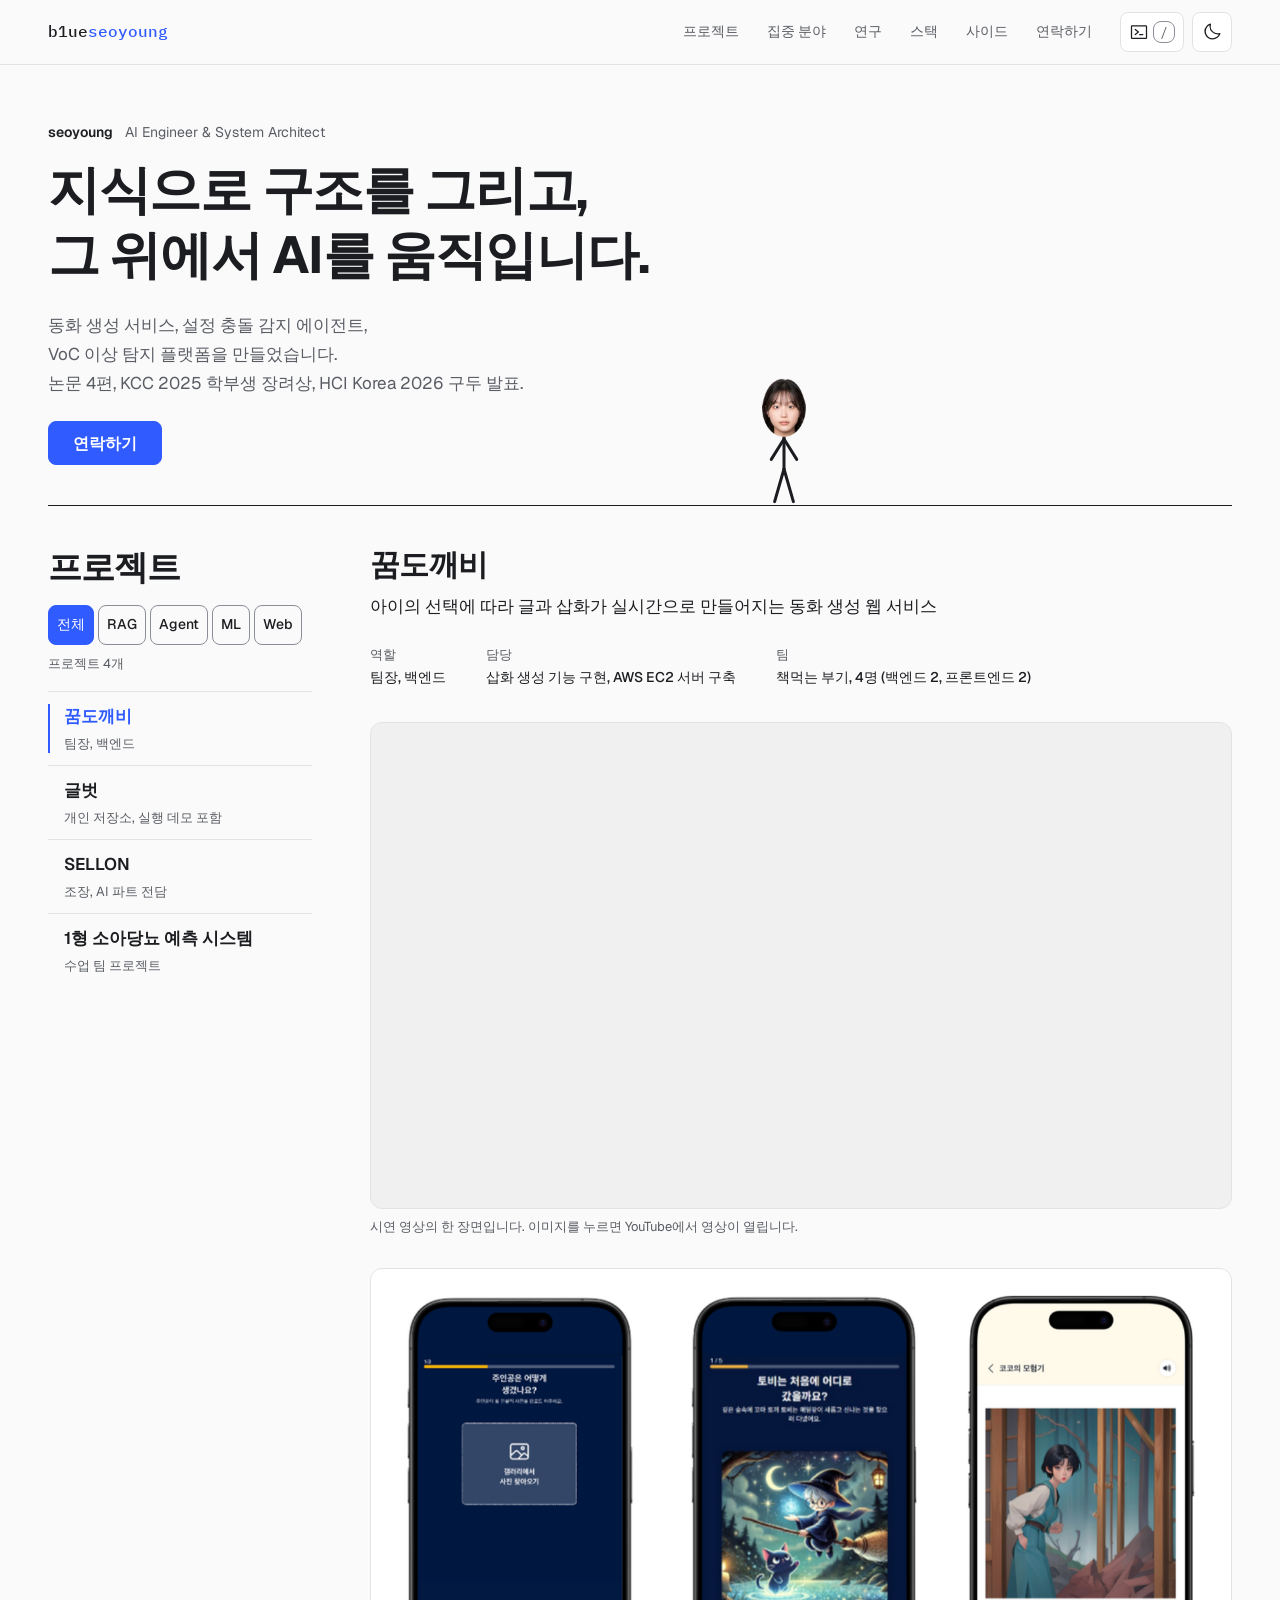
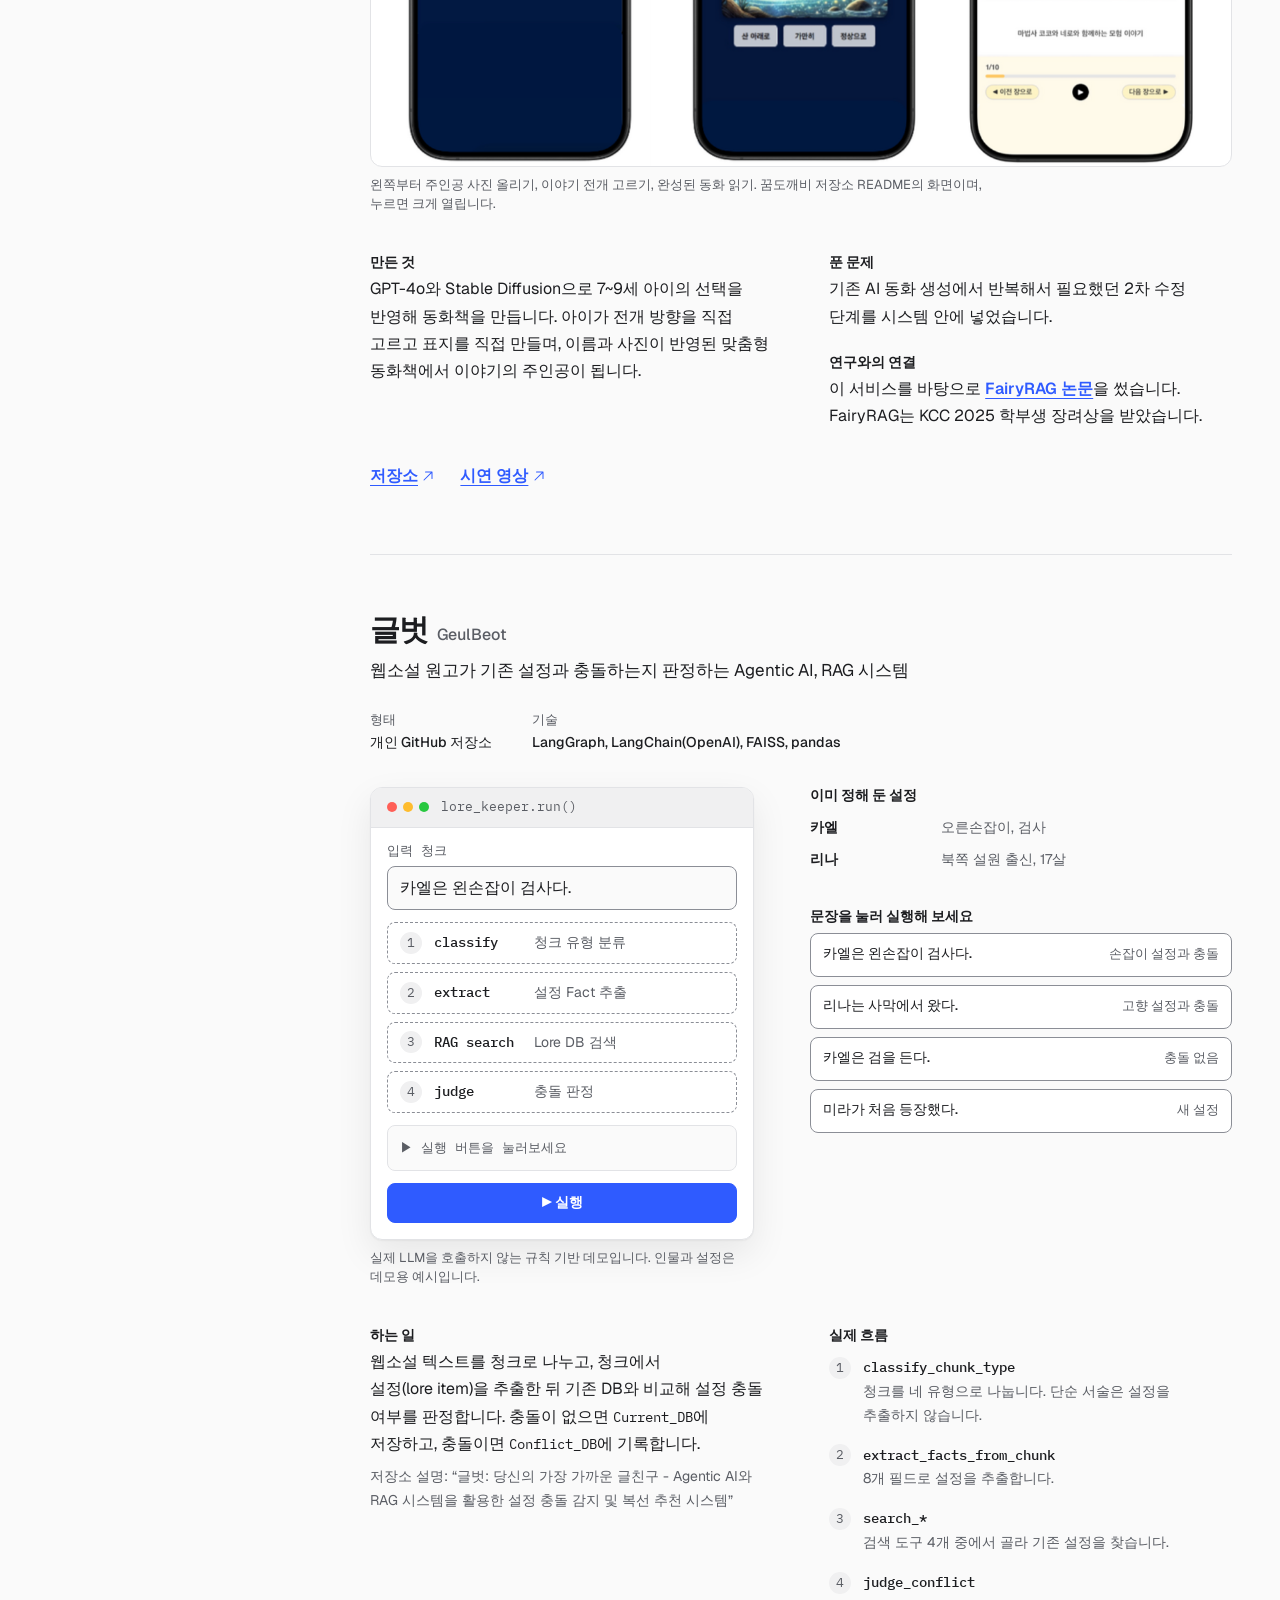
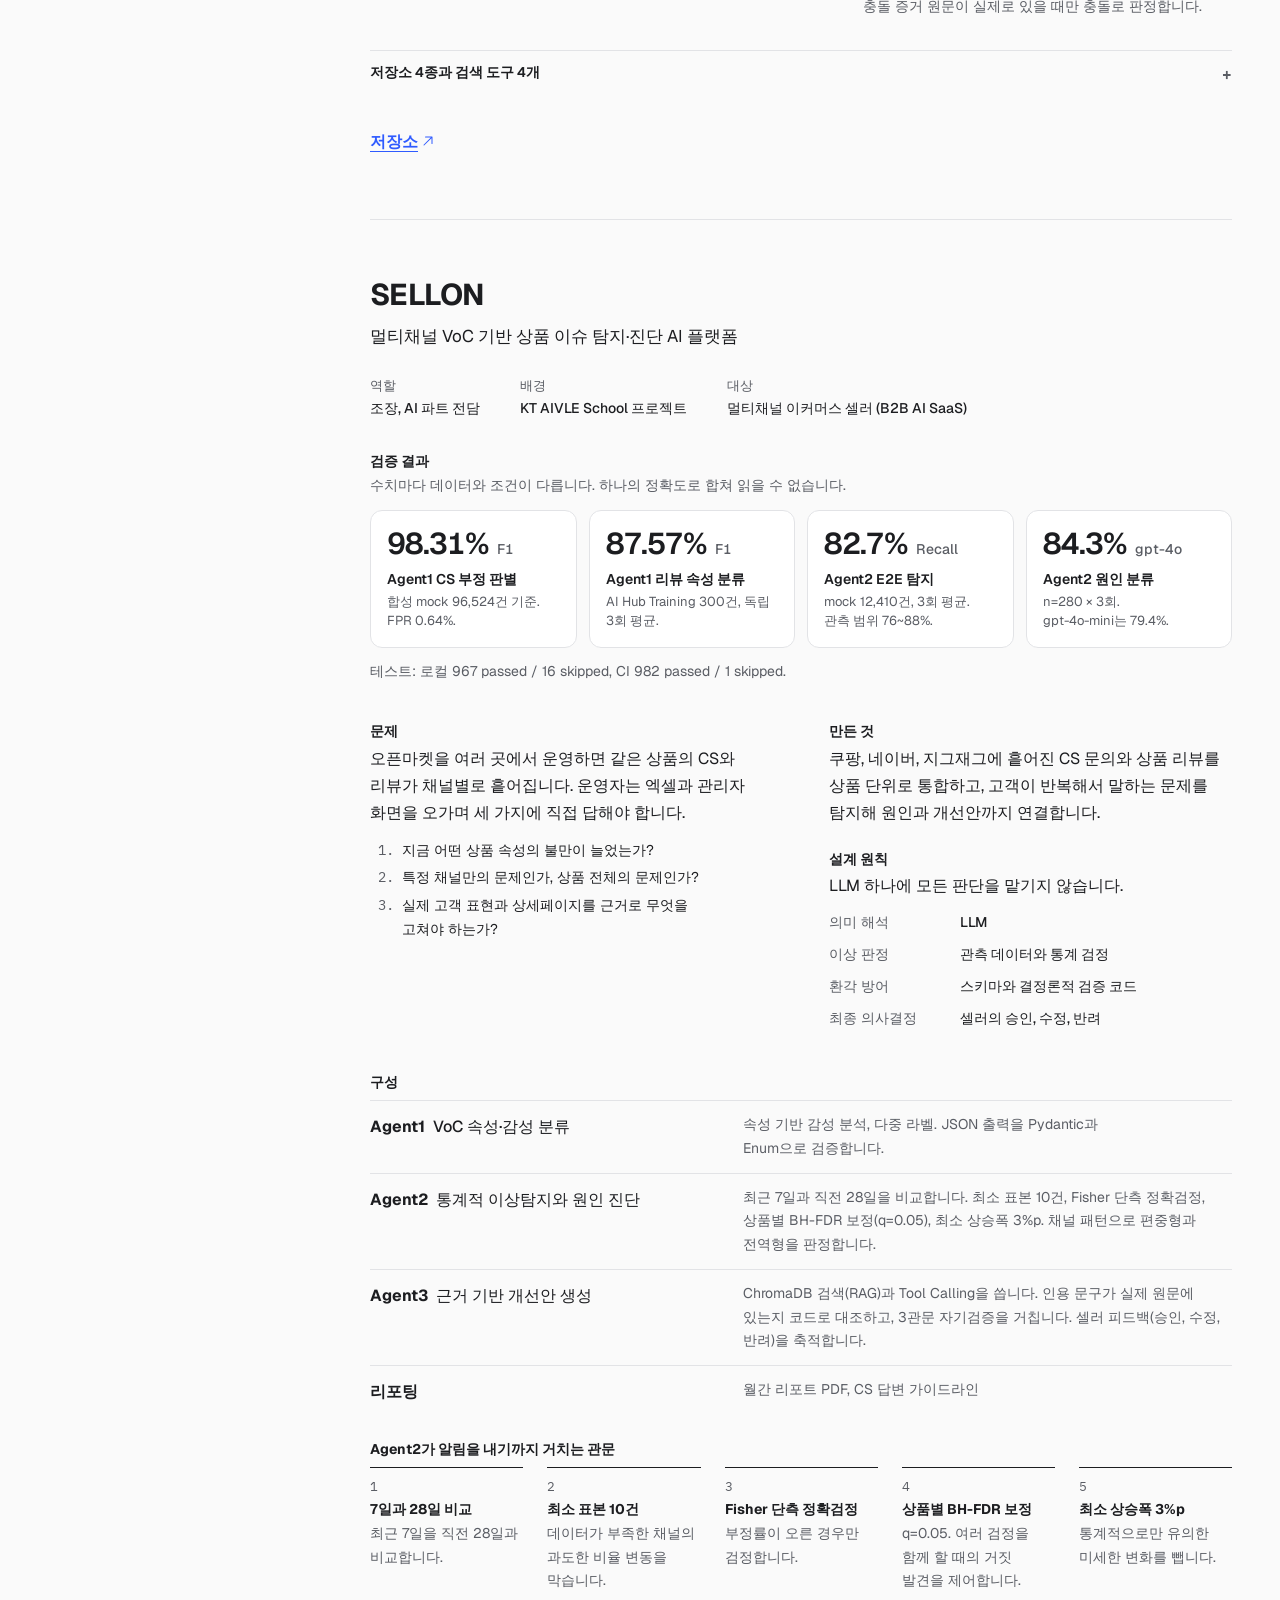
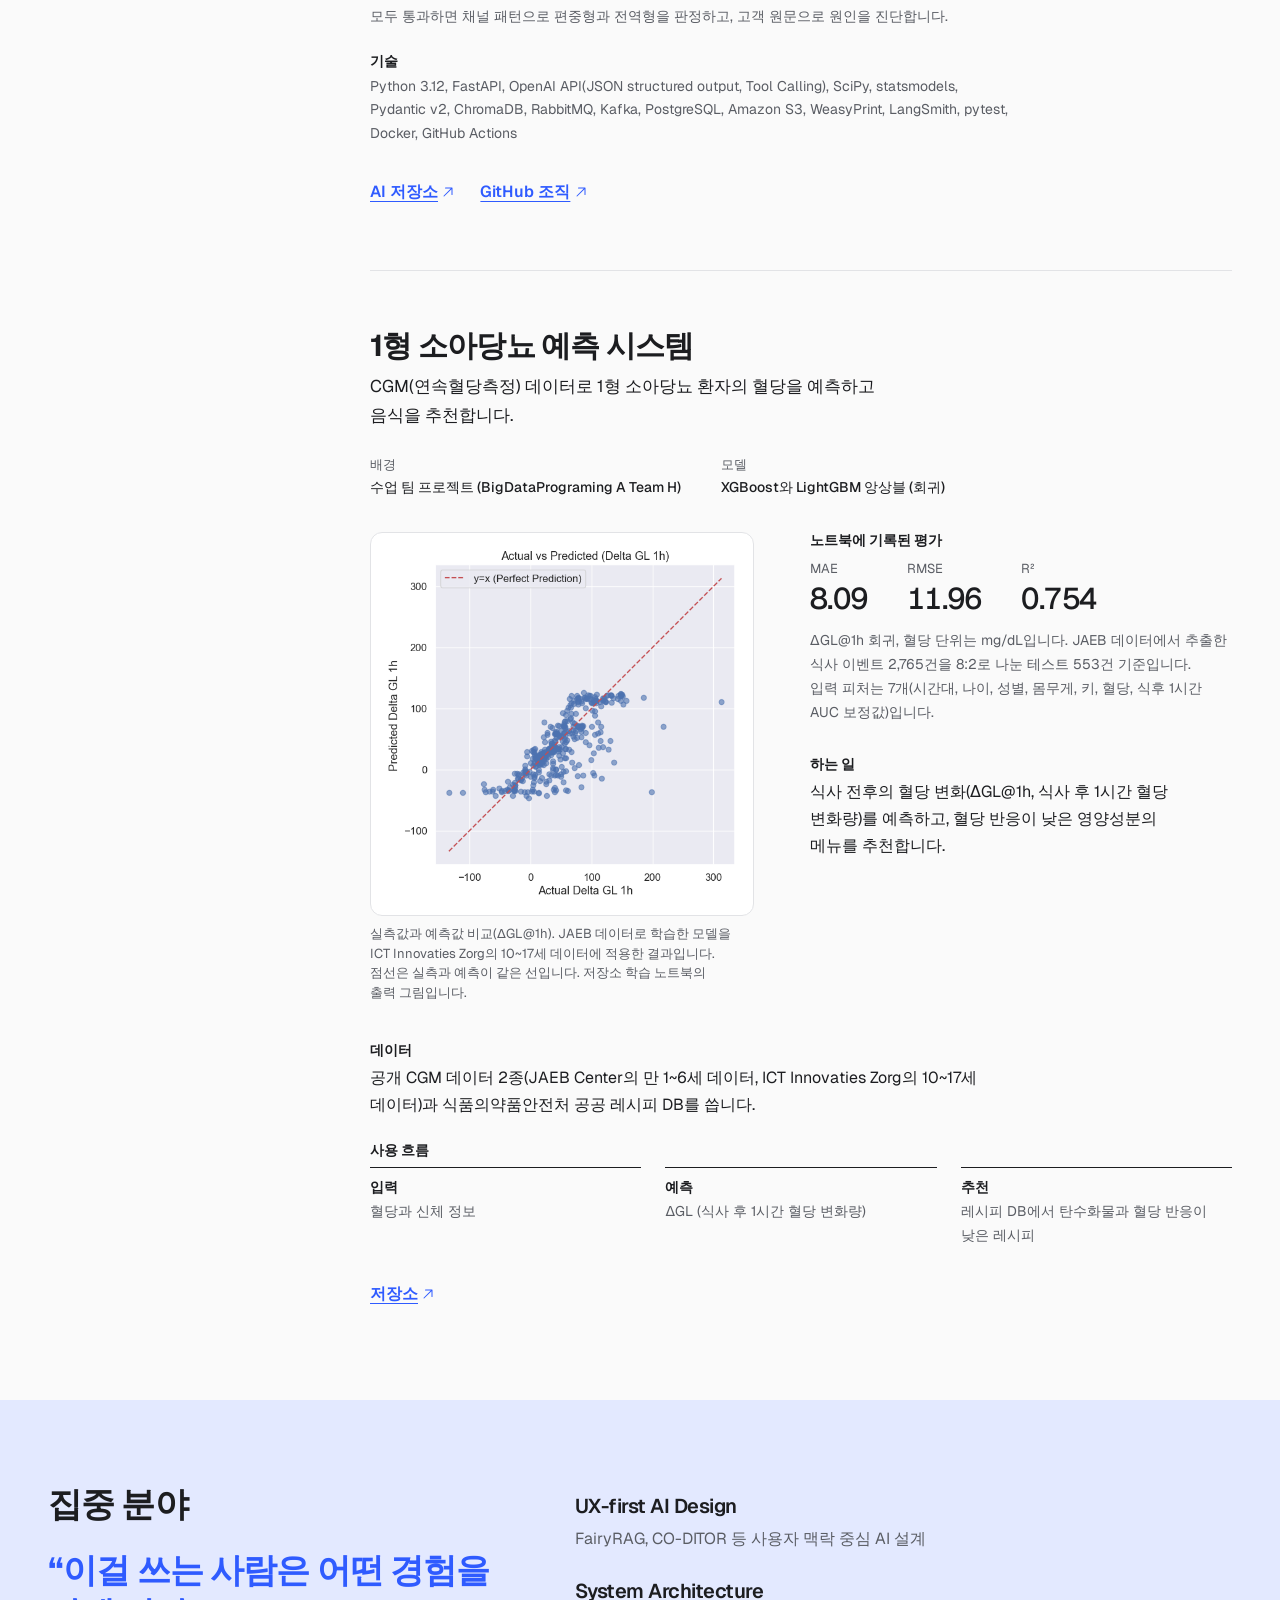
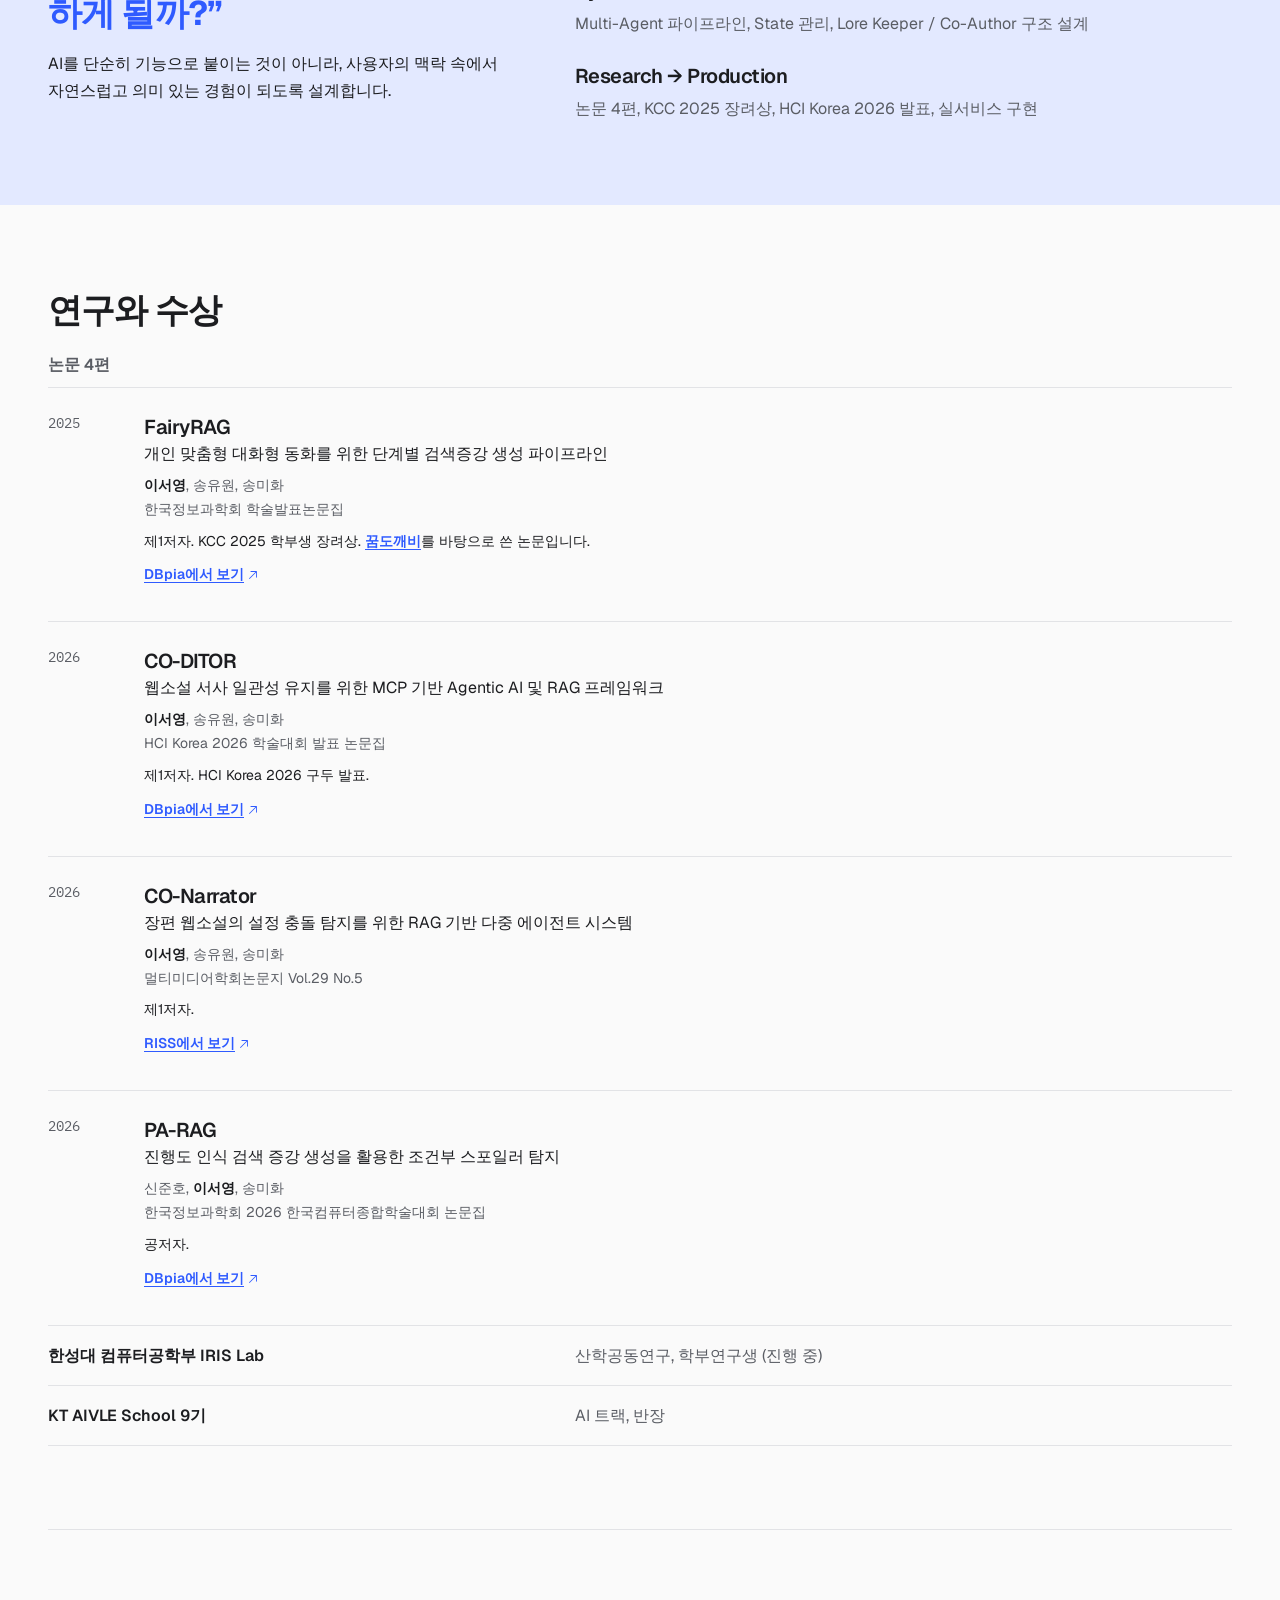
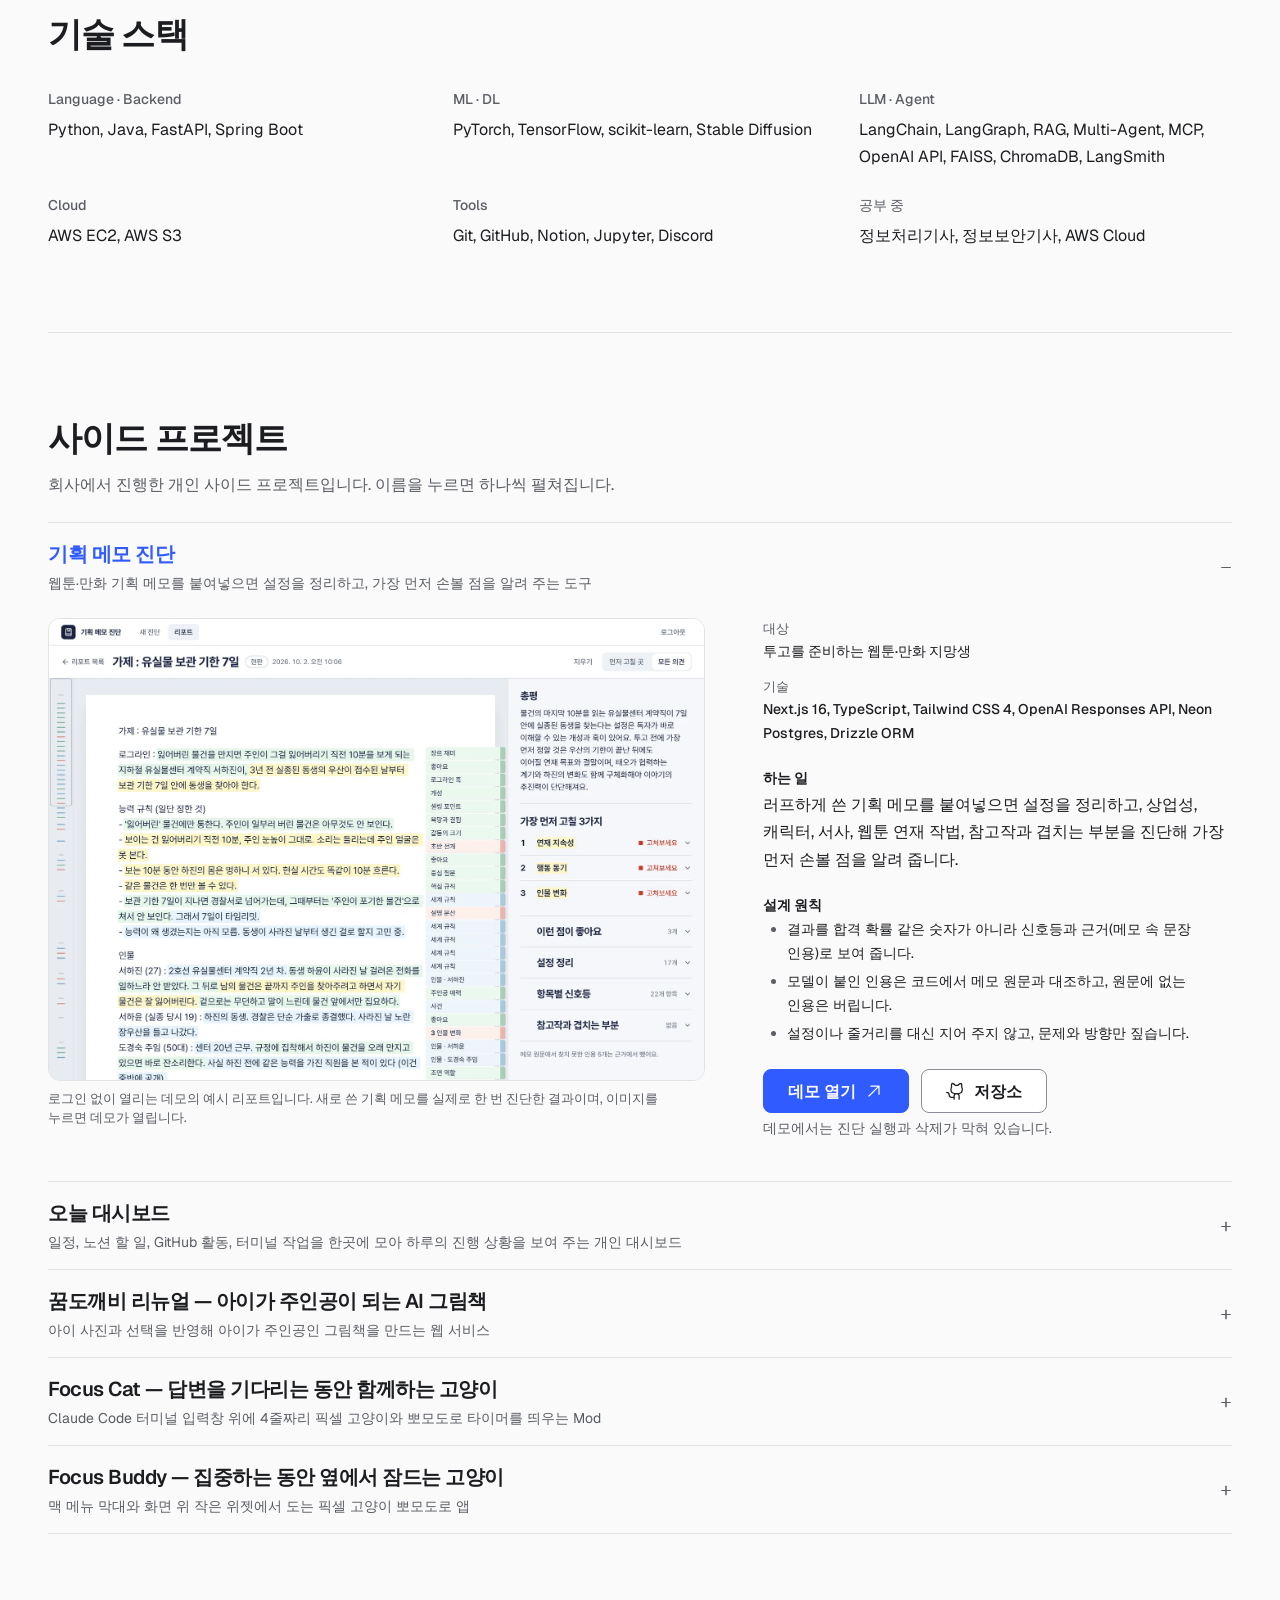
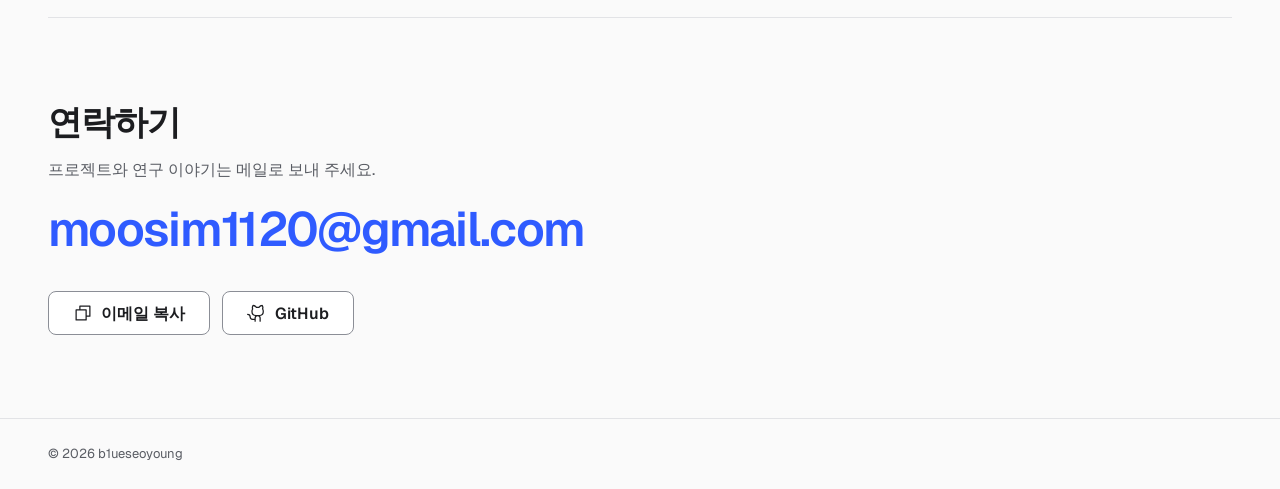
==== index.html @ a59a1be8 "Link Focus Buddy to its public repository" ====
<!doctype html>
<html lang="ko">
<head>
  <meta charset="utf-8" />
  <meta name="viewport" content="width=device-width, initial-scale=1" />
  <meta name="color-scheme" content="light dark" />
  <title>seoyoung - AI Engineer &amp; System Architect</title>
  <meta name="description" content="동화 생성 서비스 꿈도깨비, 설정 충돌 감지 에이전트 글벗, VoC 이상 탐지 플랫폼 SELLON을 만든 AI Engineer &amp; System Architect seoyoung의 포트폴리오." />
  <meta property="og:title" content="seoyoung - AI Engineer &amp; System Architect" />
  <meta property="og:description" content="지식으로 구조를 그리고, 그 위에서 AI를 움직입니다." />
  <meta property="og:image" content="https://avatars.githubusercontent.com/u/174824837?v=4" />
  <link rel="icon" href="data:image/svg+xml,<svg xmlns='http://www.w3.org/2000/svg' viewBox='0 0 32 32'><rect width='32' height='32' rx='8' fill='%232f5bff'/></svg>" />
  <link rel="preconnect" href="https://fonts.googleapis.com" />
  <link rel="preconnect" href="https://fonts.gstatic.com" crossorigin />
  <link rel="preconnect" href="https://cdn.jsdelivr.net" crossorigin />
  <link href="https://fonts.googleapis.com/css2?family=Geist:wght@400..800&amp;family=IBM+Plex+Mono:wght@400;500&amp;display=swap" rel="stylesheet" />
  <link href="https://cdn.jsdelivr.net/gh/orioncactus/pretendard@v1.3.9/dist/web/variable/pretendardvariable-dynamic-subset.min.css" rel="stylesheet" />
  <script>try { const t = localStorage.getItem('theme'); if (t) document.documentElement.dataset.theme = t; } catch {}</script>
  <link rel="stylesheet" href="style.css" />
</head>
<body>
  <a class="skip-link" href="#top">본문으로 건너뛰기</a>

  <!-- 아이콘: Phosphor Icons (regular) 원본 경로 -->
  <svg class="sprite" aria-hidden="true" focusable="false">
    <symbol id="i-terminal" viewBox="0 0 256 256"><path d="M128,128a8,8,0,0,1-3,6.25l-40,32a8,8,0,1,1-10-12.5L107.19,128,75,102.25a8,8,0,1,1,10-12.5l40,32A8,8,0,0,1,128,128Zm48,24H136a8,8,0,0,0,0,16h40a8,8,0,0,0,0-16Zm56-96V200a16,16,0,0,1-16,16H40a16,16,0,0,1-16-16V56A16,16,0,0,1,40,40H216A16,16,0,0,1,232,56ZM216,200V56H40V200H216Z" /></symbol>
    <symbol id="i-sun" viewBox="0 0 256 256"><path d="M120,40V16a8,8,0,0,1,16,0V40a8,8,0,0,1-16,0Zm72,88a64,64,0,1,1-64-64A64.07,64.07,0,0,1,192,128Zm-16,0a48,48,0,1,0-48,48A48.05,48.05,0,0,0,176,128ZM58.34,69.66A8,8,0,0,0,69.66,58.34l-16-16A8,8,0,0,0,42.34,53.66Zm0,116.68-16,16a8,8,0,0,0,11.32,11.32l16-16a8,8,0,0,0-11.32-11.32ZM192,72a8,8,0,0,0,5.66-2.34l16-16a8,8,0,0,0-11.32-11.32l-16,16A8,8,0,0,0,192,72Zm5.66,114.34a8,8,0,0,0-11.32,11.32l16,16a8,8,0,0,0,11.32-11.32ZM48,128a8,8,0,0,0-8-8H16a8,8,0,0,0,0,16H40A8,8,0,0,0,48,128Zm80,80a8,8,0,0,0-8,8v24a8,8,0,0,0,16,0V216A8,8,0,0,0,128,208Zm112-88H216a8,8,0,0,0,0,16h24a8,8,0,0,0,0-16Z" /></symbol>
    <symbol id="i-moon" viewBox="0 0 256 256"><path d="M233.54,142.23a8,8,0,0,0-8-2,88.08,88.08,0,0,1-109.8-109.8,8,8,0,0,0-10-10,104.84,104.84,0,0,0-52.91,37A104,104,0,0,0,136,224a103.09,103.09,0,0,0,62.52-20.88,104.84,104.84,0,0,0,37-52.91A8,8,0,0,0,233.54,142.23ZM188.9,190.34A88,88,0,0,1,65.66,67.11a89,89,0,0,1,31.4-26A106,106,0,0,0,96,56,104.11,104.11,0,0,0,200,160a106,106,0,0,0,14.92-1.06A89,89,0,0,1,188.9,190.34Z" /></symbol>
    <symbol id="i-arrow-up-right" viewBox="0 0 256 256"><path d="M200,64V168a8,8,0,0,1-16,0V83.31L69.66,197.66a8,8,0,0,1-11.32-11.32L172.69,72H88a8,8,0,0,1,0-16H192A8,8,0,0,1,200,64Z" /></symbol>
    <symbol id="i-copy" viewBox="0 0 256 256"><path d="M216,32H88a8,8,0,0,0-8,8V80H40a8,8,0,0,0-8,8V216a8,8,0,0,0,8,8H168a8,8,0,0,0,8-8V176h40a8,8,0,0,0,8-8V40A8,8,0,0,0,216,32ZM160,208H48V96H160Zm48-48H176V88a8,8,0,0,0-8-8H96V48H208Z" /></symbol>
    <symbol id="i-x" viewBox="0 0 256 256"><path d="M205.66,194.34a8,8,0,0,1-11.32,11.32L128,139.31,61.66,205.66a8,8,0,0,1-11.32-11.32L116.69,128,50.34,61.66A8,8,0,0,1,61.66,50.34L128,116.69l66.34-66.35a8,8,0,0,1,11.32,11.32L139.31,128Z" /></symbol>
    <symbol id="i-github" viewBox="0 0 256 256"><path d="M208.31,75.68A59.78,59.78,0,0,0,202.93,28,8,8,0,0,0,196,24a59.75,59.75,0,0,0-48,24H124A59.75,59.75,0,0,0,76,24a8,8,0,0,0-6.93,4,59.78,59.78,0,0,0-5.38,47.68A58.14,58.14,0,0,0,56,104v8a56.06,56.06,0,0,0,48.44,55.47A39.8,39.8,0,0,0,96,192v8H72a24,24,0,0,1-24-24A40,40,0,0,0,8,136a8,8,0,0,0,0,16,24,24,0,0,1,24,24,40,40,0,0,0,40,40H96v16a8,8,0,0,0,16,0V192a24,24,0,0,1,48,0v40a8,8,0,0,0,16,0V192a39.8,39.8,0,0,0-8.44-24.53A56.06,56.06,0,0,0,216,112v-8A58.14,58.14,0,0,0,208.31,75.68ZM200,112a40,40,0,0,1-40,40H112a40,40,0,0,1-40-40v-8a41.74,41.74,0,0,1,6.9-22.48A8,8,0,0,0,80,73.83a43.81,43.81,0,0,1,.79-33.58,43.88,43.88,0,0,1,32.32,20.06A8,8,0,0,0,119.82,64h32.35a8,8,0,0,0,6.74-3.69,43.87,43.87,0,0,1,32.32-20.06A43.81,43.81,0,0,1,192,73.83a8.09,8.09,0,0,0,1,7.65A41.72,41.72,0,0,1,200,104Z" /></symbol>
  </svg>

  <header class="site-header">
    <div class="container header-inner">
      <a href="#top" class="wordmark">b1ue<span>seoyoung</span></a>
      <nav class="site-nav" aria-label="섹션 이동">
        <a href="#projects">프로젝트</a>
        <a href="#focus">집중 분야</a>
        <a href="#research">연구</a>
        <a href="#stack">스택</a>
        <a href="#side">사이드</a>
        <a href="#contact">연락하기</a>
      </nav>
      <div class="header-actions">
        <button class="icon-btn" id="termBtn" type="button" title="터미널 열기 ( / )" aria-label="터미널 열기">
          <svg class="icon" aria-hidden="true"><use href="#i-terminal" /></svg>
          <kbd aria-hidden="true">/</kbd>
        </button>
        <button class="icon-btn" id="themeBtn" type="button" title="테마 전환" aria-label="테마 전환">
          <svg class="icon icon-moon" aria-hidden="true"><use href="#i-moon" /></svg>
          <svg class="icon icon-sun" aria-hidden="true"><use href="#i-sun" /></svg>
        </button>
      </div>
    </div>
  </header>

  <main id="top" tabindex="-1">
    <!-- 히어로: 무엇을 만들었는지 한 문장, 버튼 하나, 선 위의 쫄라맨 -->
    <section class="hero container" aria-labelledby="heroTitle">
      <p class="hero-id"><strong>seoyoung</strong><span>AI Engineer &amp; System Architect</span></p>
      <h1 id="heroTitle">
        <span class="phrase">지식으로 구조를 그리고,</span>
        <span class="phrase">그&nbsp;위에서 AI를 움직입니다.</span>
      </h1>
      <p class="hero-sub"><span class="phrase">동화 생성 서비스, 설정 충돌 감지 에이전트,</span> <span class="phrase">VoC&nbsp;이상 탐지 플랫폼을 만들었습니다.</span> <span class="phrase">논문 4편, <span class="nowrap">KCC 2025 학부생 장려상,</span> <span class="nowrap">HCI Korea 2026</span> 구두 발표.</span></p>
      <a class="btn primary hero-cta" href="#contact">연락하기</a>

      <!-- 쫄라맨이 평소에 머무는 자리. 바닥은 아래 프로젝트 섹션의 윗선이에요 -->
      <div class="stage" id="buddyStage" aria-hidden="true"></div>
      <button class="buddy" id="buddy" type="button"
              aria-label="쫄라맨 캐릭터. 누르면 점프하고, 끌면 옮길 수 있어요. 키보드에서는 Enter로 점프, 좌우 방향키로 이동해요.">
        <span class="buddy-inner">
          <span class="buddy-bubble" id="buddyBubble" aria-hidden="true"></span>
          <img class="buddy-face" src="face.webp" alt="" width="134" height="180" draggable="false"
               onerror="this.onerror=null;this.src='https://avatars.githubusercontent.com/u/174824837?v=4';this.classList.add('fallback')" />
          <svg class="buddy-body" viewBox="0 0 50 72" aria-hidden="true">
            <line x1="25" y1="0" x2="25" y2="36" />
            <line class="limb arm-l" x1="25" y1="6" x2="25" y2="30" />
            <line class="limb arm-r" x1="25" y1="6" x2="25" y2="30" />
            <line class="limb leg-l" x1="25" y1="36" x2="25" y2="70" />
            <line class="limb leg-r" x1="25" y1="36" x2="25" y2="70" />
          </svg>
        </span>
      </button>
    </section>

    <!-- 프로젝트: 왼쪽은 목록과 분류, 오른쪽은 사례 -->
    <section id="projects" class="projects" aria-labelledby="projectsTitle">
      <div class="container projects-grid">
        <div class="projects-side">
          <h2 id="projectsTitle">프로젝트</h2>
          <div class="filters" id="filters" role="group" aria-label="프로젝트 분류">
            <button class="chip active" type="button" data-f="all" aria-pressed="true">전체</button>
            <button class="chip" type="button" data-f="rag" aria-pressed="false">RAG</button>
            <button class="chip" type="button" data-f="agent" aria-pressed="false">Agent</button>
            <button class="chip" type="button" data-f="ml" aria-pressed="false">ML</button>
            <button class="chip" type="button" data-f="web" aria-pressed="false">Web</button>
          </div>
          <p class="filter-count" id="filterCount" role="status">프로젝트 4개</p>
          <ul class="index" id="projectIndex">
            <li data-tags="rag web">
              <a href="#kkumdo">
                <strong>꿈도깨비</strong>
                <small>팀장, 백엔드</small>
              </a>
            </li>
            <li data-tags="rag agent">
              <a href="#geulbeot">
                <strong>글벗</strong>
                <small>개인 저장소, 실행 데모 포함</small>
              </a>
            </li>
            <li data-tags="agent web">
              <a href="#sellon">
                <strong>SELLON</strong>
                <small>조장, AI 파트 전담</small>
              </a>
            </li>
            <li data-tags="ml">
              <a href="#diabetes">
                <strong>1형 소아당뇨 예측 시스템</strong>
                <small>수업 팀 프로젝트</small>
              </a>
            </li>
          </ul>
        </div>

        <div class="cases" id="projectGrid">
          <article class="case" id="kkumdo" data-tags="rag web" data-reveal aria-labelledby="kkumdoTitle">
            <h3 id="kkumdoTitle">꿈도깨비</h3>
            <p class="case-lead">아이의 선택에 따라 글과 삽화가 실시간으로 만들어지는 동화 생성 웹 서비스</p>
            <dl class="meta">
              <div><dt>역할</dt><dd>팀장, 백엔드</dd></div>
              <div><dt>담당</dt><dd>삽화 생성 기능 구현, AWS EC2 서버 구축</dd></div>
              <div><dt>팀</dt><dd>책먹는 부기, 4명 (백엔드 2, 프론트엔드 2)</dd></div>
            </dl>
            <figure class="shot">
              <a class="shot-frame" href="https://youtu.be/iD2Vp7fY_0E" target="_blank" rel="noopener">
                <img src="https://img.youtube.com/vi/iD2Vp7fY_0E/maxresdefault.jpg" width="1280" height="720" decoding="async"
                     alt="꿈도깨비 시연 영상의 한 장면. 아이가 이야기의 장소를 고르는 화면. 누르면 새 탭에서 영상이 열립니다." />
              </a>
              <figcaption>시연 영상의 한 장면입니다. 이미지를 누르면 YouTube에서 영상이 열립니다.</figcaption>
            </figure>
            <figure class="fig">
              <a class="fig-frame" href="assets/kkumdo-app.png" target="_blank" rel="noopener">
                <img src="assets/kkumdo-app.png" width="1280" height="730" loading="lazy" decoding="async"
                     alt="꿈도깨비 앱 화면 세 장. 주인공 사진을 올리는 화면, 이야기의 다음 전개를 세 가지 중에서 고르는 화면, 완성된 동화를 한 장씩 읽는 화면. 누르면 원본 크기로 열립니다." />
              </a>
              <figcaption>왼쪽부터 주인공 사진 올리기, 이야기 전개 고르기, 완성된 동화 읽기. 꿈도깨비 저장소 README의 화면이며, 누르면 크게 열립니다.</figcaption>
            </figure>
            <div class="case-body">
              <div>
                <h4>만든 것</h4>
                <p>GPT-4o와 Stable Diffusion으로 7~9세 아이의 선택을 반영해 동화책을 만듭니다. 아이가 전개 방향을 직접 고르고 표지를 직접 만들며, 이름과 사진이 반영된 맞춤형 동화책에서 이야기의 주인공이 됩니다.</p>
              </div>
              <div>
                <h4>푼 문제</h4>
                <p>기존 AI 동화 생성에서 반복해서 필요했던 2차 수정 단계를 시스템 안에 넣었습니다.</p>
                <h4>연구와의 연결</h4>
                <p>이 서비스를 바탕으로 <a class="link" href="#research">FairyRAG 논문</a>을 썼습니다. FairyRAG는 <span class="nowrap">KCC 2025 학부생 장려상</span>을 받았습니다.</p>
              </div>
            </div>
            <ul class="case-links">
              <li><a class="link" href="https://github.com/BookEatingBoogie/main" target="_blank" rel="noopener"><span class="visually-hidden">꿈도깨비 </span>저장소<svg class="icon" aria-hidden="true"><use href="#i-arrow-up-right" /></svg><span class="visually-hidden"> (새 탭)</span></a></li>
              <li><a class="link" href="https://youtu.be/iD2Vp7fY_0E" target="_blank" rel="noopener"><span class="visually-hidden">꿈도깨비 </span>시연 영상<svg class="icon" aria-hidden="true"><use href="#i-arrow-up-right" /></svg><span class="visually-hidden"> (새 탭)</span></a></li>
            </ul>
          </article>

          <article class="case" id="geulbeot" data-tags="rag agent" data-reveal aria-labelledby="geulbeotTitle">
            <h3 id="geulbeotTitle">글벗<span class="h-sub">GeulBeot</span></h3>
            <p class="case-lead">웹소설 원고가 기존 설정과 충돌하는지 판정하는 Agentic AI, RAG 시스템</p>
            <dl class="meta">
              <div><dt>형태</dt><dd>개인 GitHub 저장소</dd></div>
              <div><dt>기술</dt><dd>LangGraph, LangChain(OpenAI), FAISS, pandas</dd></div>
            </dl>
            <div class="demo-row">
              <figure class="demo">
                <!-- toy: multi-agent pipeline -->
                <div class="pipeline-card" role="group" aria-label="멀티 에이전트 파이프라인 데모">
                  <div class="pc-head">
                    <span class="dots" aria-hidden="true"><i></i><i></i><i></i></span>
                    <span class="pc-title">lore_keeper.run()</span>
                  </div>
                  <div class="pc-input">
                    <label for="chunkInput">입력 청크</label>
                    <input id="chunkInput" value="카엘은 왼손잡이 검사다." maxlength="60" />
                  </div>
                  <ol class="pipeline" id="pipeline">
                    <li data-step="classify"><b>classify</b><span>청크 유형 분류</span></li>
                    <li data-step="extract"><b>extract</b><span>설정 Fact 추출</span></li>
                    <li data-step="search"><b>RAG search</b><span>Lore DB 검색</span></li>
                    <li data-step="judge"><b>judge</b><span>충돌 판정</span></li>
                  </ol>
                  <div class="pc-out" id="pipeOut" role="status">▶ 실행 버튼을 눌러보세요</div>
                  <button class="btn primary small" id="runBtn" type="button">▶ 실행</button>
                </div>
                <figcaption>실제 LLM을 호출하지 않는 규칙 기반 데모입니다. 인물과 설정은 데모용 예시입니다.</figcaption>
              </figure>
              <div class="demo-side">
                <h4>이미 정해 둔 설정</h4>
                <dl class="defs lore">
                  <div><dt>카엘</dt><dd>오른손잡이, 검사</dd></div>
                  <div><dt>리나</dt><dd>북쪽 설원 출신, 17살</dd></div>
                </dl>
                <h4 id="examplesTitle">문장을 눌러 실행해 보세요</h4>
                <ul class="examples" aria-labelledby="examplesTitle">
                  <li><button class="example" type="button" data-text="카엘은 왼손잡이 검사다.">카엘은 왼손잡이 검사다.<small>손잡이 설정과 충돌</small></button></li>
                  <li><button class="example" type="button" data-text="리나는 사막에서 왔다.">리나는 사막에서 왔다.<small>고향 설정과 충돌</small></button></li>
                  <li><button class="example" type="button" data-text="카엘은 검을 든다.">카엘은 검을 든다.<small>충돌 없음</small></button></li>
                  <li><button class="example" type="button" data-text="미라가 처음 등장했다.">미라가 처음 등장했다.<small>새 설정</small></button></li>
                </ul>
              </div>
            </div>
            <div class="case-body">
              <div>
                <h4>하는 일</h4>
                <p>웹소설 텍스트를 청크로 나누고, 청크에서 설정&#8288;(lore&nbsp;item)&#8288;을 추출한 뒤 기존 DB와 비교해 설정 충돌 여부를 판정합니다. 충돌이 없으면 <code>Current_DB</code>에 저장하고, 충돌이면 <code>Conflict_DB</code>에 기록합니다.</p>
                <p class="case-note">저장소 설명: “글벗: 당신의 가장 가까운 글친구 - Agentic AI와 RAG 시스템을 활용한 설정 충돌 감지 및 복선 추천 시스템”</p>
              </div>
              <div>
                <h4>실제 흐름</h4>
                <ol class="flow">
                  <li><code>classify_chunk_type</code><span>청크를 네 유형으로 나눕니다. 단순 서술은 설정을 추출하지 않습니다.</span></li>
                  <li><code>extract_facts_from_chunk</code><span>8개 필드로 설정을 추출합니다.</span></li>
                  <li><code>search_*</code><span>검색 도구 4개 중에서 골라 기존 설정을 찾습니다.</span></li>
                  <li><code>judge_conflict</code><span>충돌 증거 원문이 실제로 있을 때만 충돌로 판정합니다.</span></li>
                </ol>
              </div>
            </div>
            <details class="more">
              <summary>저장소 4종과 검색 도구 4개</summary>
              <div class="stores">
                <div>
                  <h4>저장소 4종</h4>
                  <dl class="defs">
                    <div><dt><code>Lore_DB</code></dt><dd>확정된 설정 (jsonl + FAISS)</dd></div>
                    <div><dt><code>Full_Story_DB</code></dt><dd>소설 원문 청크 (jsonl + FAISS)</dd></div>
                    <div><dt><code>Current_DB</code></dt><dd>현재 회차의 설정 (리스트 + 임시 FAISS)</dd></div>
                    <div><dt><code>Conflict_DB</code></dt><dd>충돌 로그 (jsonl)</dd></div>
                  </dl>
                </div>
                <div>
                  <h4>에이전트가 고르는 검색 도구 4개</h4>
                  <ul class="code-list">
                    <li><code>search_current_db</code></li>
                    <li><code>search_lore_db</code></li>
                    <li><code>search_full_story_db</code></li>
                    <li><code>search_current_chunks</code></li>
                  </ul>
                </div>
              </div>
            </details>
            <ul class="case-links">
              <li><a class="link" href="https://github.com/b1ueseoyoung/GeulBeot" target="_blank" rel="noopener"><span class="visually-hidden">글벗 </span>저장소<svg class="icon" aria-hidden="true"><use href="#i-arrow-up-right" /></svg><span class="visually-hidden"> (새 탭)</span></a></li>
            </ul>
          </article>

          <article class="case" id="sellon" data-tags="agent web" data-reveal aria-labelledby="sellonTitle">
            <h3 id="sellonTitle">SELLON</h3>
            <p class="case-lead">멀티채널 VoC 기반 상품 이슈 탐지·진단 AI 플랫폼</p>
            <dl class="meta">
              <div><dt>역할</dt><dd>조장, AI 파트 전담</dd></div>
              <div><dt>배경</dt><dd>KT AIVLE School 프로젝트</dd></div>
              <div><dt>대상</dt><dd>멀티채널 이커머스 셀러 (B2B AI SaaS)</dd></div>
            </dl>
            <h4 class="block-title first">검증 결과</h4>
            <p class="block-note">수치마다 데이터와 조건이 다릅니다. 하나의 정확도로 합쳐 읽을&nbsp;수 없습니다.</p>
            <ul class="metrics">
              <li>
                <p class="metric-value">98.31%<small>F1</small></p>
                <p class="metric-name">Agent1 CS 부정 판별</p>
                <p class="metric-cond">합성 mock 96,524건 기준. FPR 0.64%.</p>
              </li>
              <li>
                <p class="metric-value">87.57%<small>F1</small></p>
                <p class="metric-name">Agent1 리뷰 속성 분류</p>
                <p class="metric-cond">AI Hub Training 300건, 독립 3회 평균.</p>
              </li>
              <li>
                <p class="metric-value">82.7%<small>Recall</small></p>
                <p class="metric-name">Agent2 E2E 탐지</p>
                <p class="metric-cond">mock 12,410건, 3회 평균. 관측 범위 76~88%.</p>
              </li>
              <li>
                <p class="metric-value">84.3%<small>gpt-4o</small></p>
                <p class="metric-name">Agent2 원인 분류</p>
                <p class="metric-cond">n=280 × 3회. <span class="nowrap">gpt-4o-mini는 79.4%.</span></p>
              </li>
            </ul>
            <p class="block-note">테스트: <span class="nowrap">로컬 967 passed / 16 skipped,</span> <span class="nowrap">CI 982 passed / 1 skipped.</span></p>

            <div class="case-body">
              <div>
                <h4>문제</h4>
                <p>오픈마켓을 여러 곳에서 운영하면 같은 상품의 CS와 리뷰가 채널별로 흩어집니다. 운영자는 엑셀과 관리자 화면을 오가며 세&nbsp;가지에 직접 답해야 합니다.</p>
                <ol class="questions">
                  <li>지금 어떤 상품 속성의 불만이 늘었는가?</li>
                  <li>특정 채널만의 문제인가, 상품 전체의 문제인가?</li>
                  <li>실제 고객 표현과 상세페이지를 근거로 무엇을 고쳐야 하는가?</li>
                </ol>
              </div>
              <div>
                <h4>만든 것</h4>
                <p>쿠팡, 네이버, 지그재그에 흩어진 CS 문의와 상품 리뷰를 상품 단위로 통합하고, 고객이 반복해서 말하는 문제를 탐지해 원인과 개선안까지 연결합니다.</p>
                <h4>설계 원칙</h4>
                <p>LLM 하나에 모든 판단을 맡기지 않습니다.</p>
                <dl class="pairs">
                  <div><dt>의미 해석</dt><dd>LLM</dd></div>
                  <div><dt>이상 판정</dt><dd>관측 데이터와 통계 검정</dd></div>
                  <div><dt>환각 방어</dt><dd>스키마와 결정론적 검증 코드</dd></div>
                  <div><dt>최종 의사결정</dt><dd>셀러의 승인, 수정, 반려</dd></div>
                </dl>
              </div>
            </div>

            <h4 class="block-title">구성</h4>
            <dl class="rows">
              <div>
                <dt><b>Agent1</b> VoC 속성·감성 분류</dt>
                <dd>속성 기반 감성 분석, 다중 라벨. JSON 출력을 Pydantic과 Enum으로 검증합니다.</dd>
              </div>
              <div>
                <dt><b>Agent2</b> 통계적 이상탐지와 원인 진단</dt>
                <dd>최근 7일과 직전 28일을 비교합니다. 최소 표본 10건, Fisher 단측 정확검정, 상품별 BH-FDR 보정&#8288;(q=0.05), 최소 상승폭 3%p. 채널 패턴으로 편중형과 전역형을 판정합니다.</dd>
              </div>
              <div>
                <dt><b>Agent3</b> 근거 기반 개선안 생성</dt>
                <dd>ChromaDB 검색&#8288;(RAG)&#8288;과 Tool&nbsp;Calling을 씁니다. 인용 문구가 실제 원문에 있는지 코드로 대조하고, 3관문 자기검증을 거칩니다. 셀러 피드백&#8288;(승인, 수정, 반려)&#8288;을 축적합니다.</dd>
              </div>
              <div>
                <dt><b>리포팅</b></dt>
                <dd>월간 리포트 PDF, CS 답변 가이드라인</dd>
              </div>
            </dl>

            <h4 class="block-title">Agent2가 알림을 내기까지 거치는 관문</h4>
            <ol class="steps gates">
              <li><b>7일과 28일 비교</b>최근 7일을 직전 28일과 비교합니다.</li>
              <li><b>최소 표본 10건</b>데이터가 부족한 채널의 과도한 비율 변동을 막습니다.</li>
              <li><b>Fisher 단측 정확검정</b>부정률이 오른 경우만 검정합니다.</li>
              <li><b>상품별 BH-FDR 보정</b>q=0.05. 여러 검정을 함께 할 때의 거짓 발견을 제어합니다.</li>
              <li><b>최소 상승폭 3%p</b>통계적으로만 유의한 미세한 변화를 뺍니다.</li>
            </ol>
            <p class="block-note">모두 통과하면 채널 패턴으로 편중형과 전역형을 판정하고, 고객 원문으로 원인을 진단합니다.</p>

            <h4 class="block-title">기술</h4>
            <p class="tech">Python 3.12, FastAPI, OpenAI API(JSON&nbsp;structured&nbsp;output, Tool&nbsp;Calling), SciPy, statsmodels, Pydantic v2, ChromaDB, RabbitMQ, Kafka, PostgreSQL, Amazon S3, WeasyPrint, LangSmith, pytest, Docker, GitHub Actions</p>
            <ul class="case-links">
              <li><a class="link" href="https://github.com/AIVLE-SELLoN/AI" target="_blank" rel="noopener"><span class="visually-hidden">SELLON </span>AI 저장소<svg class="icon" aria-hidden="true"><use href="#i-arrow-up-right" /></svg><span class="visually-hidden"> (새 탭)</span></a></li>
              <li><a class="link" href="https://github.com/AIVLE-SELLoN" target="_blank" rel="noopener"><span class="visually-hidden">SELLON </span>GitHub 조직<svg class="icon" aria-hidden="true"><use href="#i-arrow-up-right" /></svg><span class="visually-hidden"> (새 탭)</span></a></li>
            </ul>
          </article>

          <article class="case" id="diabetes" data-tags="ml" data-reveal aria-labelledby="diabetesTitle">
            <h3 id="diabetesTitle">1형 소아당뇨 예측 시스템</h3>
            <p class="case-lead">CGM(연속혈당측정) 데이터로 1형 소아당뇨 환자의 혈당을 예측하고 음식을 추천합니다.</p>
            <dl class="meta">
              <div><dt>배경</dt><dd>수업 팀 프로젝트 (BigDataPrograming A Team H)</dd></div>
              <div><dt>모델</dt><dd>XGBoost와 LightGBM 앙상블 (회귀)</dd></div>
            </dl>
            <div class="plot-row">
              <figure class="fig plot">
                <a class="fig-frame" href="assets/diabetes-scatter.png" target="_blank" rel="noopener">
                  <img src="assets/diabetes-scatter.png" width="580" height="580" loading="lazy" decoding="async"
                       alt="식사 후 1시간 혈당 변화량의 실측값(가로축)과 예측값(세로축) 산점도. 점들이 대각선 주변에 모여 있고, 실측값이 150을 넘는 구간에서는 예측값이 실측보다 낮다. 누르면 원본 크기로 열립니다." />
                </a>
                <figcaption>실측값과 예측값 비교&#8288;(ΔGL@1h). JAEB 데이터로 학습한 모델을 ICT Innovaties Zorg의 10~17세 데이터에 적용한 결과입니다. 점선은 실측과 예측이 같은 선입니다. 저장소 학습 노트북의 출력 그림입니다.</figcaption>
              </figure>
              <div>
                <h4>노트북에 기록된 평가</h4>
                <dl class="pairs scores">
                  <div><dt>MAE</dt><dd>8.09</dd></div>
                  <div><dt>RMSE</dt><dd>11.96</dd></div>
                  <div><dt>R²</dt><dd>0.754</dd></div>
                </dl>
                <p class="block-note">ΔGL@1h 회귀, 혈당 단위는 mg/dL입니다. JAEB 데이터에서 추출한 식사 이벤트 2,765건을 8:2로 나눈 테스트 553건 기준입니다. 입력 피처는 7개&#8288;(시간대, 나이, 성별, 몸무게, 키, 혈당, 식후 1시간 AUC 보정값)&#8288;입니다.</p>
                <h4>하는 일</h4>
                <p>식사 전후의 혈당 변화&#8288;(ΔGL@1h, 식사 후 1시간 혈당 변화량)&#8288;를 예측하고, 혈당 반응이 낮은 영양성분의 메뉴를 추천합니다.</p>
              </div>
            </div>
            <h4 class="block-title">데이터</h4>
            <p>공개 CGM 데이터 2종&#8288;(JAEB Center의 만 1~6세 데이터, ICT Innovaties Zorg의 10~17세 데이터)&#8288;과 식품의약품안전처 공공 레시피 DB를 씁니다.</p>
            <h4 class="block-title">사용 흐름</h4>
            <ol class="steps">
              <li><b>입력</b>혈당과 신체 정보</li>
              <li><b>예측</b>ΔGL (식사 후 1시간 혈당 변화량)</li>
              <li><b>추천</b>레시피 DB에서 탄수화물과 혈당 반응이 낮은 레시피</li>
            </ol>
            <ul class="case-links">
              <li><a class="link" href="https://github.com/b1ueseoyoung/DBProject" target="_blank" rel="noopener"><span class="visually-hidden">1형 소아당뇨 예측 시스템 </span>저장소<svg class="icon" aria-hidden="true"><use href="#i-arrow-up-right" /></svg><span class="visually-hidden"> (새 탭)</span></a></li>
            </ul>
          </article>
        </div>
      </div>
    </section>

    <!-- 집중 분야 -->
    <section id="focus" class="focus" aria-labelledby="focusTitle">
      <div class="container focus-grid" data-reveal>
        <div>
          <h2 id="focusTitle">집중 분야</h2>
          <blockquote class="quote"><p>“이걸 쓰는 사람은 어떤 경험을 하게 될까?”</p></blockquote>
          <p class="focus-lead">AI를 단순히 기능으로 붙이는 것이 아니라, 사용자의 맥락 속에서 자연스럽고 의미 있는 경험이 되도록 설계합니다.</p>
        </div>
        <dl class="focus-list">
          <div>
            <dt>UX-first AI Design</dt>
            <dd>FairyRAG, CO-DITOR 등 사용자 맥락 중심 AI 설계</dd>
          </div>
          <div>
            <dt>System Architecture</dt>
            <dd>Multi-Agent 파이프라인, State 관리, Lore Keeper / Co-Author 구조 설계</dd>
          </div>
          <div>
            <dt>Research → Production</dt>
            <dd>논문 4편, KCC 2025 장려상, HCI Korea 2026 발표, 실서비스 구현</dd>
          </div>
        </dl>
      </div>
    </section>

    <!-- 연구와 수상 -->
    <section id="research" aria-labelledby="researchTitle">
      <div class="container section-pad" data-reveal>
        <h2 id="researchTitle">연구와 수상</h2>
        <h3 class="papers-title">논문 4편</h3>
        <ol class="pubs">
          <li>
            <p class="pub-year">2025</p>
            <div>
              <h4 class="pub-title">FairyRAG<span>개인 맞춤형 대화형 동화를 위한 단계별 검색증강 생성 파이프라인</span></h4>
              <p class="pub-authors"><b>이서영</b>, 송유원, 송미화</p>
              <p class="pub-venue">한국정보과학회 학술발표논문집</p>
              <p class="pub-note">제1저자. <span class="nowrap">KCC 2025 학부생 장려상.</span> <a class="link" href="#kkumdo">꿈도깨비</a>를 바탕으로 쓴 논문입니다.</p>
              <a class="link" href="https://www.dbpia.co.kr/journal/articleDetail?nodeId=NODE12577776" target="_blank" rel="noopener"><span class="visually-hidden">FairyRAG </span>DBpia에서 보기<svg class="icon" aria-hidden="true"><use href="#i-arrow-up-right" /></svg><span class="visually-hidden"> (새 탭)</span></a>
            </div>
          </li>
          <li>
            <p class="pub-year">2026</p>
            <div>
              <h4 class="pub-title">CO-DITOR<span>웹소설 서사 일관성 유지를 위한 MCP 기반 Agentic AI 및 RAG 프레임워크</span></h4>
              <p class="pub-authors"><b>이서영</b>, 송유원, 송미화</p>
              <p class="pub-venue">HCI Korea 2026 학술대회 발표 논문집</p>
              <p class="pub-note">제1저자. HCI Korea 2026 구두 발표.</p>
              <a class="link" href="https://www.dbpia.co.kr/journal/articleDetail?nodeId=NODE12745911" target="_blank" rel="noopener"><span class="visually-hidden">CO-DITOR </span>DBpia에서 보기<svg class="icon" aria-hidden="true"><use href="#i-arrow-up-right" /></svg><span class="visually-hidden"> (새 탭)</span></a>
            </div>
          </li>
          <li>
            <p class="pub-year">2026</p>
            <div>
              <h4 class="pub-title">CO-Narrator<span>장편 웹소설의 설정 충돌 탐지를 위한 RAG 기반 다중 에이전트 시스템</span></h4>
              <p class="pub-authors"><b>이서영</b>, 송유원, 송미화</p>
              <p class="pub-venue">멀티미디어학회논문지 Vol.29 No.5</p>
              <p class="pub-note">제1저자.</p>
              <a class="link" href="https://www.riss.kr/link?id=A110338426" target="_blank" rel="noopener"><span class="visually-hidden">CO-Narrator </span>RISS에서 보기<svg class="icon" aria-hidden="true"><use href="#i-arrow-up-right" /></svg><span class="visually-hidden"> (새 탭)</span></a>
            </div>
          </li>
          <li>
            <p class="pub-year">2026</p>
            <div>
              <h4 class="pub-title">PA-RAG<span>진행도 인식 검색 증강 생성을 활용한 조건부 스포일러 탐지</span></h4>
              <p class="pub-authors">신준호, <b>이서영</b>, 송미화</p>
              <p class="pub-venue">한국정보과학회 2026 한국컴퓨터종합학술대회 논문집</p>
              <p class="pub-note">공저자.</p>
              <a class="link" href="https://www.dbpia.co.kr/journal/articleDetail?nodeId=NODE12929919" target="_blank" rel="noopener"><span class="visually-hidden">PA-RAG </span>DBpia에서 보기<svg class="icon" aria-hidden="true"><use href="#i-arrow-up-right" /></svg><span class="visually-hidden"> (새 탭)</span></a>
            </div>
          </li>
        </ol>
        <dl class="ledger">
          <div><dt>한성대 컴퓨터공학부 IRIS Lab</dt><dd>산학공동연구, 학부연구생 (진행 중)</dd></div>
          <div><dt>KT AIVLE School 9기</dt><dd>AI 트랙, 반장</dd></div>
        </dl>
      </div>
    </section>

    <!-- 기술 스택 -->
    <section id="stack" aria-labelledby="stackTitle">
      <div class="container section-pad ruled" data-reveal>
        <h2 id="stackTitle">기술 스택</h2>
        <dl class="stack-grid">
          <div><dt>Language · Backend</dt><dd>Python, Java, FastAPI, Spring Boot</dd></div>
          <div><dt>ML · DL</dt><dd>PyTorch, TensorFlow, scikit-learn, Stable Diffusion</dd></div>
          <div><dt>LLM · Agent</dt><dd>LangChain, LangGraph, RAG, Multi-Agent, MCP, OpenAI API, FAISS, ChromaDB, LangSmith</dd></div>
          <div><dt>Cloud</dt><dd>AWS EC2, AWS S3</dd></div>
          <div><dt>Tools</dt><dd>Git, GitHub, Notion, Jupyter, Discord</dd></div>
          <div><dt>공부 중</dt><dd>정보처리기사, 정보보안기사, AWS Cloud</dd></div>
        </dl>
      </div>
    </section>

    <!-- 사이드 프로젝트: 이름을 누르면 하나씩 펼쳐져요 -->
    <section id="side" aria-labelledby="sideTitle">
      <div class="container section-pad ruled" data-reveal>
        <h2 id="sideTitle">사이드 프로젝트</h2>
        <p class="side-lead">회사에서 진행한 개인 사이드 프로젝트입니다. 이름을 누르면 하나씩 펼쳐집니다.</p>
        <div class="sides">
          <details class="side" name="side" open>
            <summary>
              <h3>기획 메모 진단</h3>
              <span class="side-line">웹툰·만화 기획 메모를 붙여넣으면 설정을 정리하고, 가장 먼저 손볼 점을 알려 주는 도구</span>
            </summary>
            <div class="side-body">
              <figure class="fig">
                <a class="fig-frame" href="https://side-project-gamma.vercel.app/demo" target="_blank" rel="noopener">
                  <img src="assets/side-memo-demo.webp" width="1600" height="1125" loading="lazy" decoding="async"
                       alt="기획 메모 진단의 예시 리포트 화면. 왼쪽에는 근거로 인용된 문장에 색이 칠해진 기획 메모와 항목 이름표가, 오른쪽에는 총평, 가장 먼저 고칠 3가지, 좋은 점, 설정 정리, 항목별 신호등이 있다. 누르면 새 탭에서 데모가 열립니다." />
                </a>
                <figcaption>로그인 없이 열리는 데모의 예시 리포트입니다. 새로 쓴 기획 메모를 실제로 한 번 진단한 결과이며, 이미지를 누르면 데모가 열립니다.</figcaption>
              </figure>
              <div class="side-text">
                <dl class="meta">
                  <div><dt>대상</dt><dd>투고를 준비하는 웹툰·만화 지망생</dd></div>
                  <div><dt>기술</dt><dd>Next.js 16, TypeScript, Tailwind CSS 4, OpenAI Responses API, Neon Postgres, Drizzle ORM</dd></div>
                </dl>
                <h4>하는 일</h4>
                <p>러프하게 쓴 기획 메모를 붙여넣으면 설정을 정리하고, 상업성, 캐릭터, 서사, 웹툰 연재 작법, 참고작과 겹치는 부분을 진단해 가장 먼저 손볼 점을 알려 줍니다.</p>
                <h4>설계 원칙</h4>
                <ul>
                  <li>결과를 합격 확률 같은 숫자가 아니라 신호등과 근거&#8288;(메모 속 문장 인용)&#8288;로 보여 줍니다.</li>
                  <li>모델이 붙인 인용은 코드에서 메모 원문과 대조하고, 원문에 없는 인용은 버립니다.</li>
                  <li>설정이나 줄거리를 대신 지어 주지 않고, 문제와 방향만 짚습니다.</li>
                </ul>
                <div class="side-actions">
                  <a class="btn primary" href="https://side-project-gamma.vercel.app/demo" target="_blank" rel="noopener"><span class="visually-hidden">기획 메모 진단 </span>데모 열기<svg class="icon" aria-hidden="true"><use href="#i-arrow-up-right" /></svg><span class="visually-hidden"> (새 탭)</span></a>
                  <a class="btn" href="https://github.com/b1ueseoyoung/side-project" target="_blank" rel="noopener"><svg class="icon" aria-hidden="true"><use href="#i-github" /></svg><span class="visually-hidden">기획 메모 진단 </span>저장소<span class="visually-hidden"> (새 탭)</span></a>
                </div>
                <p class="block-note">데모에서는 진단 실행과 삭제가 막혀 있습니다.</p>
              </div>
            </div>
          </details>

          <details class="side" name="side">
            <summary>
              <h3>오늘 대시보드</h3>
              <span class="side-line">일정, 노션 할 일, GitHub 활동, 터미널 작업을 한곳에 모아 하루의 진행 상황을 보여 주는 개인 대시보드</span>
            </summary>
            <div class="side-body">
              <figure class="fig">
                <a class="fig-frame" href="assets/today-dashboard-report.pdf" target="_blank" rel="noopener">
                  <img src="assets/side-dashboard-home.webp" width="1600" height="1008" loading="lazy" decoding="async"
                       alt="오늘 대시보드의 홈 화면. 왼쪽에 메뉴와 달력이, 오른쪽에 할 일 진행률, 다음 일정까지 남은 시간, 오늘 커밋 수, 24시간 타임라인, 오늘 할 일, GitHub 활동, 오늘의 레딧, AI 브리핑 카드가 있다. 누르면 새 탭에서 보고서 PDF가 열립니다." />
                </a>
                <figcaption>보고서에 실린 홈 화면입니다. 이미지를 누르면 보고서&#8288;(PDF)&#8288;가 열립니다.</figcaption>
              </figure>
              <div class="side-text">
                <dl class="meta">
                  <div><dt>실행</dt><dd>내 맥에서만 (웹 화면과 터미널 화면)</dd></div>
                  <div><dt>기술</dt><dd>Bun, TypeScript, React, Tailwind CSS, shadcn/ui</dd></div>
                </dl>
                <h4>하는 일</h4>
                <p>오늘 일정, 노션 할 일, GitHub 활동, 터미널 작업을 한곳에 모아 하루가 얼마나 진행됐는지 보여 줍니다. 레딧의 AI 서브레딧 인기 글을 매일 모아 한국어로 옮기고, 로컬 Claude Code가 아침 브리핑, 하루 마무리, 주간 업무 리포트를 만듭니다. 모델 실험실에서는 공개 검증 문항과 업무 과제로 Claude와 Codex&#8288;(GPT)&#8288; 모델을 비교합니다.</p>
                <h4>설계 원칙</h4>
                <ul>
                  <li>내 맥 안에서만 돕니다. 서버는 <code>127.0.0.1</code>에만 열고 배포하지 않습니다.</li>
                  <li>공식 API, 공식 RSS, 맥 안의 데이터만 읽고 크롤링은 하지 않습니다.</li>
                  <li>AI는 API 키 없이 구독 로그인으로 돌립니다.</li>
                </ul>
                <div class="side-actions">
                  <a class="btn primary" href="assets/today-dashboard-report.pdf" target="_blank" rel="noopener"><span class="visually-hidden">오늘 대시보드 </span>보고서 보기<svg class="icon" aria-hidden="true"><use href="#i-arrow-up-right" /></svg><span class="visually-hidden"> (PDF, 새 탭)</span></a>
                  <a class="btn" href="assets/today-dashboard-report.pdf" download="오늘-대시보드-보고서.pdf"><span class="visually-hidden">오늘 대시보드 보고서 </span>PDF 저장</a>
                </div>
                <p class="block-note">기능과 흐름을 정리한 보고서 초안입니다. PDF 17쪽, 약 5MB.</p>
              </div>
            </div>
          </details>

          <details class="side" name="side">
            <summary>
              <h3>꿈도깨비 리뉴얼 — 아이가 주인공이 되는 AI 그림책</h3>
              <span class="side-line">아이 사진과 선택을 반영해 아이가 주인공인 그림책을 만드는 웹 서비스</span>
            </summary>
            <div class="side-body">
              <figure class="fig">
                <a class="fig-frame" href="assets/side-boogie-story.webp" target="_blank" rel="noopener">
                  <img src="assets/side-boogie-story.webp" width="1600" height="1000" loading="lazy" decoding="async"
                       alt="꿈도깨비 리뉴얼의 이야기 진행 화면. 왼쪽에 바닷속에서 빛나는 조개껍데기에 손을 뻗는 주인공 삽화가, 오른쪽에 장면 글과 '서영은 움직이는 조개껍데기 옆에서 무엇을 따라가 볼까요?'라는 질문이, 아래에 선택지 세 개(푸른 게, 은빛 물고기, 노란 해마)가 있다. 누르면 새 탭에서 크게 열립니다." />
                </a>
                <figcaption>이야기 진행 화면입니다. 장면마다 글과 삽화 아래에서 다음 전개를 셋 중 하나로 고릅니다. 실제로 만든 동화 &lsquo;바다의 심장&rsquo;의 첫 장면이며, 이미지를 누르면 크게 열립니다.</figcaption>
              </figure>
              <div class="side-text">
                <dl class="meta">
                  <div><dt>대상</dt><dd>7~9세 아이와 보호자</dd></div>
                  <div><dt>기술</dt><dd>React 18, Spring Boot 3.4, MySQL, FastAPI, codex CLI</dd></div>
                </dl>
                <h4>하는 일</h4>
                <p>캡스톤 때 만든 <a class="link" href="#kkumdo">꿈도깨비</a>를 구조는 그대로 두고 다시 만들었습니다. 사진 1장으로 기준 캐릭터 후보를 만들고, 보호자가 승인하면 그 캐릭터가 이후 모든 장면의 참조가 됩니다. 장르와 장소를 고른 뒤 장면마다 선택지 3개 중 하나를 고르면 다음 장면의 글과 삽화가 만들어지고, 완성된 동화는 읽기 화면에서 낭독하고 책장에 보관합니다.</p>
                <h4>설계 원칙</h4>
                <ul>
                  <li>유료 API 키 없이 ChatGPT 로그인 상태의 codex로 글과 그림을 만듭니다.</li>
                  <li>장면이 뜨면 선택지별 다음 장면을 미리 만들어, 고른 뒤 기다리는 시간을 줄입니다.</li>
                  <li>거절, 시간 초과, 한도 소진 같은 실패 사유를 화면까지 전달하고 다음 행동을 보여 줍니다.</li>
                  <li>기존 방식&#8288;(ComfyUI)&#8288;과 GPT Image 참조 방식 세 가지를 같은 조건으로 비교하는 실험 도구와 블라인드 검토 화면을 함께 만들었습니다.</li>
                </ul>
                <div class="side-actions">
                  <a class="btn primary" href="https://github.com/b1ueseoyoung/boogie-renewal" target="_blank" rel="noopener"><svg class="icon" aria-hidden="true"><use href="#i-github" /></svg><span class="visually-hidden">꿈도깨비 리뉴얼 </span>저장소<span class="visually-hidden"> (새 탭)</span></a>
                </div>
              </div>
            </div>
          </details>

          <details class="side" name="side">
            <summary>
              <h3>Focus Cat — 답변을 기다리는 동안 함께하는 고양이</h3>
              <span class="side-line">Claude Code 터미널 입력창 위에 4줄짜리 픽셀 고양이와 뽀모도로 타이머를 띄우는 Mod</span>
            </summary>
            <div class="side-body">
              <figure class="fig">
                <a class="fig-frame" href="https://github.com/b1ueseoyoung/focus-cat-companion" target="_blank" rel="noopener">
                  <img src="assets/side-focus-cat.gif" width="499" height="128" loading="lazy" decoding="async"
                       alt="어두운 터미널 화면에 갈색과 흰색 픽셀 고양이 A와 B가 나란히 있고, 오른쪽 위에 타이머 25:00이 보인다. 고양이가 걷는 움직이는 이미지다. 누르면 새 탭에서 GitHub 저장소가 열립니다." />
                </a>
                <figcaption>실제 터미널 화면에 모의 이벤트를 띄운 미리보기이며, 실제 모델 답변을 촬영한 화면은 아닙니다. 이미지를 누르면 저장소가 열립니다.</figcaption>
              </figure>
              <div class="side-text">
                <dl class="meta">
                  <div><dt>실행</dt><dd>Claude Code 플러그인 (별도 서버 없음)</dd></div>
                  <div><dt>기술</dt><dd>TypeScript, JavaScript, Python, Pillow</dd></div>
                </dl>
                <h4>하는 일</h4>
                <p>답변 중에는 고양이가 걷다가 가장자리에서 방향을 바꾸고, 승인 대기 중에는 멈추며, 답변이 정상으로 끝나면 춤을 한 번 춥니다. 함께 도는 뽀모도로 타이머는 25/5/15분, 집중 4회마다 긴 휴식이고, <code>/focus-cat</code> 명령으로 시작, 일시정지, 건너뛰기, 고양이&#8288;(A, B)&#8288; 선택을 합니다.</p>
                <h4>설계 원칙</h4>
                <ul>
                  <li>픽셀과 프레임은 직접 찍었습니다. 이미지 생성이나 외부 캐릭터 자산을 쓰지 않았습니다.</li>
                  <li>오류, 취소, 거절에는 춤추지 않고, 같은 완료로 두 번 추지 않습니다.</li>
                  <li>실행 중에는 서버, 자산 로딩, Python이 필요 없습니다.</li>
                </ul>
                <div class="side-actions">
                  <a class="btn primary" href="https://github.com/b1ueseoyoung/focus-cat-companion" target="_blank" rel="noopener"><svg class="icon" aria-hidden="true"><use href="#i-github" /></svg><span class="visually-hidden">Focus Cat </span>저장소<span class="visually-hidden"> (새 탭)</span></a>
                </div>
                <p class="block-note">MIT 라이선스. Claude Code 2.1.289에서 확인했습니다.</p>
              </div>
            </div>
          </details>

          <details class="side" name="side">
            <summary>
              <h3>Focus Buddy — 집중하는 동안 옆에서 잠드는 고양이</h3>
              <span class="side-line">맥 메뉴&nbsp;막대와 화면 위 작은 위젯에서 도는 픽셀 고양이 뽀모도로 앱</span>
            </summary>
            <div class="side-body">
              <figure class="fig">
                <a class="fig-frame fig-pixel" href="https://github.com/b1ueseoyoung/focus-buddy" target="_blank" rel="noopener">
                  <img src="assets/side-focus-buddy.png" width="280" height="310" loading="lazy" decoding="async"
                       alt="크림색 패널 위에 주황 줄무늬 픽셀 고양이가 엎드려 자고 있다. 패널에는 일시정지, 남은 시간 25:00, 재개 버튼, 초기화, 집중 횟수를 나타내는 네모 4개, 설정 버튼이 있다. 누르면 새 탭에서 GitHub 저장소가 열립니다." />
                </a>
                <figcaption>실제 앱의 위젯 화면이며, 일시정지 상태입니다. 이미지를 누르면 저장소가 열립니다.</figcaption>
              </figure>
              <div class="side-text">
                <dl class="meta">
                  <div><dt>실행</dt><dd>macOS Apple Silicon 메뉴&nbsp;막대 앱 (소스를 받아 직접 빌드)</dd></div>
                  <div><dt>기술</dt><dd>Electron, React, TypeScript, Swift&#8288;(AppKit)&#8288;, Bun</dd></div>
                </dl>
                <h4>하는 일</h4>
                <p>집중 25분, 휴식 5분, 집중 4회마다 긴 휴식 15분으로 돌고, 50/10/20분 프리셋이나 직접 정한 시간도 쓸 수 있습니다. 남은 시간은 메뉴&nbsp;막대에 늘 보이고, 원하면 화면 위 위젯을 켭니다. 집중하는 동안 고양이는 자면서 5분마다 코를 골고, 휴식이 되면 깨어나 기지개를 켠 뒤 쉽니다. 오늘 한 집중은 할 일 이름과 함께 기록됩니다.</p>
                <h4>설계 원칙</h4>
                <ul>
                  <li>타이머는 하나만 두고, 메뉴&nbsp;막대, 위젯, 기본 화면이 같은 상태를 봅니다.</li>
                  <li>다음 단계로 저절로 넘어가지 않고, 직접 눌러 시작합니다.</li>
                  <li>앱을 끄거나 맥이 잠들면 진행 중인 세션을 일시정지해 저장하고, 다시 켜면 이어 합니다.</li>
                  <li>Electron 메뉴&nbsp;막대 아이콘이 화면에 보이지 않는 문제를 Swift&#8288;(AppKit)&#8288;로 만든 작은 도우미로 풀었습니다.</li>
                </ul>
                <div class="side-actions">
                  <a class="btn primary" href="https://github.com/b1ueseoyoung/focus-buddy" target="_blank" rel="noopener"><svg class="icon" aria-hidden="true"><use href="#i-github" /></svg><span class="visually-hidden">Focus Buddy </span>저장소<span class="visually-hidden"> (새 탭)</span></a>
                </div>
                <p class="block-note">MIT 라이선스이며, 고양이 그림은 CC BY 4.0입니다. 고양이는 AI 이미지 생성으로 그린 뒤 15프레임 동작으로 다듬었고, 코 고는 소리는 기본으로 꺼져 있습니다. 설치 파일은 따로 배포하지 않습니다.</p>
              </div>
            </div>
          </details>
        </div>
      </div>
    </section>

    <!-- 연락하기 -->
    <section id="contact" aria-labelledby="contactTitle">
      <div class="container section-pad ruled" data-reveal>
        <h2 id="contactTitle">연락하기</h2>
        <p class="contact-lead">프로젝트와 연구 이야기는 메일로 보내 주세요.</p>
        <a class="contact-mail" href="mailto:moosim1120@gmail.com">moosim1120@gmail.com</a>
        <div class="contact-actions">
          <button class="btn" id="copyBtn" type="button"><svg class="icon" aria-hidden="true"><use href="#i-copy" /></svg>이메일 복사</button>
          <a class="btn" href="https://github.com/b1ueseoyoung" target="_blank" rel="noopener"><svg class="icon" aria-hidden="true"><use href="#i-github" /></svg>GitHub<span class="visually-hidden"> (새 탭)</span></a>
        </div>
      </div>
    </section>
  </main>

  <footer class="site-footer">
    <div class="container">© <span id="year"></span> b1ueseoyoung</div>
  </footer>

  <!-- TERMINAL -->
  <div class="term-backdrop" id="term" hidden>
    <div class="term" role="dialog" aria-modal="true" aria-label="터미널">
      <div class="pc-head">
        <span class="dots" aria-hidden="true"><i></i><i></i><i></i></span>
        <span class="pc-title">guest@b1ueseoyoung: ~</span>
        <button class="term-close" id="termClose" type="button" aria-label="닫기"><svg class="icon" aria-hidden="true"><use href="#i-x" /></svg></button>
      </div>
      <div class="term-body" id="termBody" role="log" aria-label="터미널 출력"></div>
      <form class="term-line" id="termForm">
        <span class="prompt" aria-hidden="true">$</span>
        <input id="termInput" autocomplete="off" autocapitalize="off" spellcheck="false" aria-label="명령어 입력" />
      </form>
    </div>
  </div>

  <div class="toast" id="toast" role="status"></div>
  <script src="script.js"></script>
</body>
</html>
---- style.css ----
/* ==========================================================================
   b1ueseoyoung 포트폴리오, 2안
   1 토큰  2 기본  3 공용 부품  4 헤더  5 히어로와 쫄라맨  6 프로젝트
   7 창(Lore Keeper, 터미널)  8 집중 분야, 연구, 스택, 사이드 프로젝트, 연락  9 오버레이  10 모션
   규칙과 근거는 DESIGN.md에 있다.
   ========================================================================== */

/* ---------- 1. 토큰 ---------- */
:root {
  --bg: #fafafa;
  --surface: #ffffff;
  --surface-2: #f0f0f1;
  --text: #1c1d20;
  --muted: #5a5d64;
  --line: #e2e3e6;
  --line-control: #8b8e96;
  --accent: #2f5bff;
  --accent-soft: #e3e9ff;
  --on-accent: #ffffff;
  --danger: #c0312a;
  --dot-close: #ff5f57;
  --dot-min: #febc2e;
  --dot-max: #28c840;
  --scrim: rgb(11 15 26 / .48);
  --shadow-pop: 0 1px 2px rgb(0 0 0 / .05), 0 14px 36px rgb(0 0 0 / .08);
  --show-sun: none;
  --show-moon: block;
  color-scheme: light;

  --font-sans: "Geist", "Pretendard Variable", Pretendard, -apple-system, BlinkMacSystemFont,
    "Apple SD Gothic Neo", "Noto Sans KR", "Malgun Gothic", system-ui, sans-serif;
  --font-mono: "IBM Plex Mono", "Pretendard Variable", Pretendard, ui-monospace, "SF Mono", Menlo, Consolas, monospace;
  --text-xs: .8125rem;
  --text-sm: .875rem;
  --text-base: 1rem;
  --text-md: 1.0625rem;
  --text-lg: 1.25rem;
  --text-xl: clamp(1.5rem, 1.28rem + .9vw, 1.875rem);
  --text-2xl: clamp(1.625rem, 1.3rem + 1.3vw, 2.125rem);
  --text-hero: clamp(1.875rem, 1.05rem + 3.4vw, 3.25rem);
  --text-display: clamp(1.625rem, .85rem + 3.3vw, 3rem);
  --text-metric: clamp(1.5rem, 1.28rem + .9vw, 1.875rem);
  --lh-display: 1.1;
  --lh-tight: 1.25;
  --lh-snug: 1.5;
  --lh-body: 1.7;
  --tracking-tight: -.025em;
  --tracking-display: -.035em;

  /* 간격 (4px 기준) */
  --space-1: .25rem;
  --space-2: .5rem;
  --space-3: .75rem;
  --space-4: 1rem;
  --space-5: 1.5rem;
  --space-6: 2rem;
  --space-7: 2.5rem;
  --space-8: 3.5rem;
  --space-9: 4.5rem;
  --section-y: clamp(3rem, 2rem + 4vw, 5.5rem);
  --gutter: clamp(1.25rem, 4vw, 3rem);
  --col-gap: clamp(2.5rem, 4.5vw, 4.5rem);
  --container: 77rem;
  --side-w: 16.5rem;

  /* 모양: 컨트롤 8px, 패널 12px, 원은 창의 점과 번호 배지에만 */
  --radius-control: .5rem;
  --radius-panel: .75rem;
  --radius-round: 50%;

  --header-h: 4rem;
  --tap: 2.75rem;
  --control-h: 2.5rem;
  --icon: 1.25rem;
  --badge: 1.375rem;
  --dot: .625rem;
  --rule-w: 2px;
  --hair: 1px;
  --measure-s: 30rem;
  --measure-m: 36rem;
  --measure-l: 40rem;
  --measure-title: 20em;
  --label-col: 8.5em;
  --step-name: 5.5rem;
  --stage-h: 9.5rem;
  --window-w: 22rem;
  --window-max: 24rem;
  --term-w: 40rem;
  --term-h: 27.5rem;
  --press: .98;

  --z-raised: 10;
  --z-header: 100;
  --z-held: 200;
  --z-modal: 300;
  --z-toast: 400;

  --ease-out: cubic-bezier(.16, 1, .3, 1);
  --dur-1: 150ms;
  --dur-2: 300ms;
  --dur-3: 600ms;
}
@media (prefers-color-scheme: dark) {
  :root:not([data-theme="light"]) {
    --bg: #111214;
    --surface: #191a1d;
    --surface-2: #222429;
    --text: #e9eaed;
    --muted: #a1a4ab;
    --line: #2b2d33;
    --line-control: #63666e;
    --accent: #7d9bff;
    --accent-soft: #1e2a4d;
    --on-accent: #0b0f1a;
    --danger: #ff7a70;
    --scrim: rgb(3 5 10 / .62);
    --shadow-pop: 0 1px 2px rgb(0 0 0 / .4), 0 16px 40px rgb(0 0 0 / .45);
    --show-sun: block;
    --show-moon: none;
    color-scheme: dark;
  }
}
:root[data-theme="dark"] {
  --bg: #111214;
  --surface: #191a1d;
  --surface-2: #222429;
  --text: #e9eaed;
  --muted: #a1a4ab;
  --line: #2b2d33;
  --line-control: #63666e;
  --accent: #7d9bff;
  --accent-soft: #1e2a4d;
  --on-accent: #0b0f1a;
  --danger: #ff7a70;
  --scrim: rgb(3 5 10 / .62);
  --shadow-pop: 0 1px 2px rgb(0 0 0 / .4), 0 16px 40px rgb(0 0 0 / .45);
  --show-sun: block;
  --show-moon: none;
  color-scheme: dark;
}

/* ---------- 2. 기본 ---------- */
*, *::before, *::after { box-sizing: border-box; }
* { margin: 0; padding: 0; }
html {
  scroll-padding-top: calc(var(--header-h) + var(--space-4));
  -webkit-text-size-adjust: 100%;
  text-size-adjust: 100%;
}
body {
  font-family: var(--font-sans);
  font-size: var(--text-base);
  line-height: var(--lh-body);
  color: var(--text);
  background: var(--bg);
  /* 한국어는 어절 단위로만 줄을 바꿔요 */
  word-break: keep-all;
  overflow-wrap: break-word;
  line-break: strict;
  -webkit-font-smoothing: antialiased;
}
h1, h2, h3, h4 { line-height: var(--lh-tight); letter-spacing: var(--tracking-tight); text-wrap: balance; }
h2 { font-size: var(--text-2xl); font-weight: 700; }
h4 { font-size: var(--text-sm); font-weight: 700; letter-spacing: 0; }
p, li, dd, figcaption { text-wrap: pretty; }
a { color: inherit; text-decoration: none; }
button, input { font: inherit; color: inherit; }
button { cursor: pointer; }
ul, ol { list-style: none; }
img, svg { display: block; max-width: 100%; }
code, kbd { font-family: var(--font-mono); font-size: .9em; }
code { overflow-wrap: anywhere; }
/* 잡힌 쫄라맨이 화면 끝에서 버둥거려도 가로 스크롤이 생기지 않게 해요 */
main { overflow-x: clip; }
main:focus { outline: none; }
[hidden] { display: none !important; }
:focus-visible { outline: var(--rule-w) solid var(--accent); outline-offset: var(--rule-w); }
::selection { background: var(--accent-soft); color: var(--text); }

/* ---------- 3. 공용 부품 ---------- */
.container { width: min(100% - 2 * var(--gutter), var(--container)); margin-inline: auto; }
.section-pad { padding-block: var(--section-y); }
.ruled { border-top: var(--hair) solid var(--line); }
.nowrap { white-space: nowrap; }
.visually-hidden {
  position: absolute; width: 1px; height: 1px; margin: -1px;
  overflow: hidden; clip-path: inset(50%); white-space: nowrap;
}
.skip-link {
  position: absolute; left: var(--gutter); top: var(--space-2); z-index: var(--z-toast);
  padding: var(--space-2) var(--space-4); border-radius: var(--radius-control);
  background: var(--text); color: var(--bg); font-weight: 600;
  transform: translateY(-300%);
}
.skip-link:focus-visible { transform: none; }
.sprite { position: absolute; width: 0; height: 0; overflow: hidden; }
.icon { width: var(--icon); height: var(--icon); flex: none; fill: currentColor; }

.btn {
  display: inline-flex; align-items: center; justify-content: center; gap: var(--space-2);
  min-height: var(--tap); padding-inline: var(--space-5);
  border: var(--hair) solid var(--line-control); border-radius: var(--radius-control);
  background: var(--surface); color: var(--text);
  font-size: var(--text-base); font-weight: 600; white-space: nowrap;
  transition: transform var(--dur-1), border-color var(--dur-1), background var(--dur-1);
}
.btn:hover { border-color: var(--accent); }
.btn:active { transform: scale(var(--press)); }
.btn.primary { background: var(--accent); border-color: var(--accent); color: var(--on-accent); }
.btn.primary:hover { background: color-mix(in srgb, var(--accent) 88%, var(--text)); }
.btn.small { min-height: var(--control-h); font-size: var(--text-sm); }

.link {
  color: var(--accent); font-weight: 600;
  text-decoration: underline; text-decoration-thickness: var(--hair); text-underline-offset: .22em;
}
.link:hover { text-decoration-thickness: var(--rule-w); }
.link .icon { display: inline-block; width: 1em; height: 1em; margin-left: .15em; vertical-align: -.12em; }

.chip {
  min-width: var(--tap); min-height: var(--control-h); padding-inline: var(--space-2);
  border: var(--hair) solid var(--line-control); border-radius: var(--radius-control);
  background: transparent; color: var(--text);
  font-size: var(--text-sm); font-weight: 500;
  transition: transform var(--dur-1), border-color var(--dur-1), color var(--dur-1), background var(--dur-1);
}
.chip:hover { border-color: var(--accent); color: var(--accent); }
.chip:active { transform: scale(var(--press)); }
.chip[aria-pressed="true"] { background: var(--accent); border-color: var(--accent); color: var(--on-accent); }

kbd {
  display: inline-grid; place-items: center;
  min-width: var(--badge); height: var(--badge); padding-inline: var(--space-1);
  border: var(--hair) solid var(--line-control); border-radius: var(--radius-control);
  font-size: var(--text-xs); line-height: 1; color: var(--muted);
}

/* ---------- 4. 헤더 ---------- */
.site-header {
  position: sticky; top: 0; z-index: var(--z-header);
  background: var(--bg); border-bottom: var(--hair) solid var(--line);
}
.header-inner { display: flex; align-items: center; gap: var(--space-4); min-height: var(--header-h); }
.wordmark {
  display: inline-flex; align-items: center; min-height: var(--tap);
  font-family: var(--font-mono); font-size: var(--text-base); font-weight: 500;
}
.wordmark span { color: var(--accent); }
.site-nav { display: flex; align-items: center; gap: var(--space-1); margin-left: auto; }
.site-nav a {
  display: inline-flex; align-items: center; min-height: var(--tap); padding-inline: var(--space-3);
  border-radius: var(--radius-control);
  color: var(--muted); font-size: var(--text-sm); font-weight: 500; white-space: nowrap;
  transition: color var(--dur-1);
}
.site-nav a:hover { color: var(--text); }
.header-actions { display: flex; align-items: center; gap: var(--space-2); }
.icon-btn {
  display: inline-flex; align-items: center; justify-content: center; gap: var(--space-1);
  min-width: var(--control-h); height: var(--control-h); padding-inline: var(--space-2);
  border: var(--hair) solid var(--line); border-radius: var(--radius-control);
  background: var(--surface); color: var(--text);
  transition: transform var(--dur-1), border-color var(--dur-1), color var(--dur-1);
}
.icon-btn:hover { border-color: var(--accent); color: var(--accent); }
.icon-btn:active { transform: scale(var(--press)); }
.icon-sun { display: var(--show-sun); }
.icon-moon { display: var(--show-moon); }
@media (hover: none) { .icon-btn kbd { display: none; } } /* 터치 기기에는 / 키가 없어요 */

/* 모바일: 워드마크 줄은 스크롤과 함께 올라가고, 메뉴 줄만 위에 붙어 남아요 */
@media (max-width: 47.9375rem) {
  :root { --masthead-h: 3.5rem; --navrow-h: 2.75rem; }
  html { scroll-padding-top: calc(var(--navrow-h) + var(--space-4)); }
  .site-header { top: calc(-1 * var(--masthead-h)); }
  .header-inner {
    display: grid; grid-template-columns: minmax(0, 1fr) auto;
    grid-template-areas: "brand actions" "nav nav"; gap: 0;
  }
  .wordmark { grid-area: brand; min-height: var(--masthead-h); }
  .header-actions { grid-area: actions; }
  .icon-btn { min-width: var(--tap); height: var(--tap); }
  .site-nav {
    grid-area: nav; justify-content: space-between; min-height: var(--navrow-h);
    margin-inline: calc(-1 * var(--space-2)); gap: 0;
    overflow-x: auto; scrollbar-width: none;
  }
  .site-nav::-webkit-scrollbar { display: none; }
  .site-nav a { padding-inline: var(--space-2); }
}

/* ---------- 5. 히어로와 쫄라맨 ---------- */
.hero {
  position: relative;
  display: grid;
  grid-template-columns: auto minmax(0, 1fr);
  grid-template-areas: "id id" "title title" "sub sub" "cta stage";
  column-gap: var(--space-5);
  padding-top: var(--space-6);
}
.hero-id {
  grid-area: id;
  display: flex; flex-wrap: wrap; align-items: baseline; gap: 0 var(--space-3);
  font-size: var(--text-sm); color: var(--muted);
}
.hero-id strong { color: var(--text); font-weight: 600; }
.hero h1 {
  grid-area: title; max-width: var(--measure-title); margin-top: var(--space-3);
  font-size: var(--text-hero); font-weight: 700;
}
/* 쉼표 뒤에서 항상 줄을 바꿔요 */
.hero h1 .phrase { display: block; }
.hero-sub { grid-area: sub; max-width: var(--measure-m); margin-top: var(--space-4); font-size: var(--text-md); color: var(--muted); }
.hero-cta { grid-area: cta; align-self: start; justify-self: start; margin-top: var(--space-5); margin-bottom: var(--space-6); }
/* 쫄라맨과 말풍선이 들어갈 높이를 비워 둬요 */
.stage { grid-area: stage; min-height: var(--stage-h); }
@media (min-width: 48rem) {
  .hero {
    grid-template-columns: minmax(0, 7fr) minmax(0, 5fr);
    grid-template-areas: "id id" "title title" "sub stage" "cta stage";
    column-gap: var(--space-6);
    padding-top: var(--space-8);
  }
  .hero-sub { margin-top: var(--space-5); }
  .hero-sub .phrase { display: inline-block; }
  .hero-cta { margin-bottom: var(--space-7); }
  .stage { --stage-h: 11rem; }
}

.buddy {
  --buddy-w: 3rem;
  --face: 2.875rem;
  --body-w: 2.375rem;
  --body-h: 3.4375rem;
  position: absolute; left: 0; bottom: 0; z-index: var(--z-raised);
  width: var(--buddy-w); border: 0; background: none; border-radius: var(--radius-control);
  cursor: grab; user-select: none; -webkit-user-select: none;
  touch-action: none; -webkit-touch-callout: none;
  will-change: transform;
}
@media (min-width: 37.5rem) {
  .buddy { --buddy-w: 4rem; --face: 3.75rem; --body-w: 3.125rem; --body-h: 4.5rem; }
}
.buddy-inner { position: relative; display: flex; flex-direction: column; align-items: center; }
.buddy-face {
  position: relative; z-index: 1;
  width: var(--face); height: var(--face); object-fit: contain;
  margin-bottom: calc(-1 * var(--space-1));
}
.buddy-face.fallback { border-radius: var(--radius-round); object-fit: cover; border: var(--rule-w) solid var(--text); }
.buddy-body { width: var(--body-w); height: var(--body-h); max-width: none; overflow: visible; }
.buddy-body line { stroke: var(--text); stroke-width: 3; stroke-linecap: round; }
.limb { transform-box: view-box; }
.arm-l, .arm-r { transform-origin: 25px 6px; }
.leg-l, .leg-r { transform-origin: 25px 36px; }
.arm-l { transform: rotate(32deg); } .arm-r { transform: rotate(-32deg); }
.leg-l { transform: rotate(16deg); } .leg-r { transform: rotate(-16deg); }

.buddy.walking .leg-l, .buddy.walking .arm-r { animation: swing .5s ease-in-out infinite alternate; }
.buddy.walking .leg-r, .buddy.walking .arm-l { animation: swing .5s ease-in-out infinite alternate-reverse; }
.buddy.walking .buddy-inner { animation: bob .25s ease-in-out infinite alternate; }
@keyframes swing { from { transform: rotate(-34deg); } to { transform: rotate(34deg); } }
@keyframes bob { to { transform: translateY(-3px); } }

.buddy.running .leg-l, .buddy.running .arm-r { animation: sprint .2s ease-in-out infinite alternate; }
.buddy.running .leg-r, .buddy.running .arm-l { animation: sprint .2s ease-in-out infinite alternate-reverse; }
.buddy.running .buddy-inner { animation: runbob .1s ease-in-out infinite alternate; }
@keyframes sprint { from { transform: rotate(-55deg); } to { transform: rotate(55deg); } }
@keyframes runbob {
  from { transform: rotate(calc(var(--dir, 1) * 10deg)); }
  to { transform: translateY(-6px) rotate(calc(var(--dir, 1) * 10deg)); }
}

/* 잡혀서 버둥버둥. 잡혀 있는 동안에는 헤더보다 위로 올라와요 */
.buddy.dragging { cursor: grabbing; z-index: var(--z-held); }
.buddy.dragging .leg-l, .buddy.dragging .arm-r { animation: sprint .12s linear infinite alternate; }
.buddy.dragging .leg-r, .buddy.dragging .arm-l { animation: sprint .12s linear infinite alternate-reverse; }
.buddy.dragging .buddy-inner { transform-origin: 50% 20%; animation: dangle .45s ease-in-out infinite alternate; }
@keyframes dangle { from { transform: rotate(-9deg); } to { transform: rotate(9deg); } }

.buddy.waving .arm-r { animation: wave .3s ease-in-out infinite alternate; }
@keyframes wave { from { transform: rotate(-115deg); } to { transform: rotate(-70deg); } }

.buddy.jumping .buddy-inner { animation: jump .55s cubic-bezier(.3, .7, .4, 1); }
@keyframes jump { 40% { transform: translateY(-70px) rotate(-8deg); } 70% { transform: translateY(0) scaleY(.9); } }

/* 말풍선: --bx만큼 옆으로 밀어서 무대(잡혔을 때는 화면) 밖으로 나가지 않게 해요 */
.buddy-bubble {
  position: absolute; bottom: calc(100% + var(--space-2)); left: 50%; z-index: 2;
  transform: translateX(calc(-50% + var(--bx, 0px))) scale(.8);
  padding: var(--space-1) var(--space-3);
  border: var(--hair) solid var(--line-control); border-radius: var(--radius-control);
  background: var(--surface); color: var(--text);
  font-size: var(--text-xs); line-height: var(--lh-snug); white-space: nowrap;
  opacity: 0; pointer-events: none;
  transition: opacity var(--dur-1), transform var(--dur-1);
}
.buddy-bubble.show { opacity: 1; transform: translateX(calc(-50% + var(--bx, 0px))) scale(1); }

/* ---------- 6. 프로젝트 ---------- */
/* 윗선이 쫄라맨의 바닥이에요 */
.projects-grid {
  display: grid; gap: var(--space-7);
  border-top: var(--hair) solid var(--text);
  padding-top: var(--space-6); padding-bottom: var(--section-y);
}
.filters { display: flex; flex-wrap: wrap; gap: var(--space-2); margin-top: var(--space-4); }
.filter-count { margin-top: var(--space-2); font-size: var(--text-xs); color: var(--muted); }
.index { margin-top: var(--space-4); }
.index li { border-top: var(--hair) solid var(--line); }
.index a { position: relative; display: grid; gap: var(--space-1); padding: var(--space-3) 0 var(--space-3) var(--space-4); }
.index a::before {
  content: ""; position: absolute; left: 0; top: var(--space-3); bottom: var(--space-3);
  width: var(--rule-w); background: transparent; transition: background var(--dur-2);
}
.index strong { font-size: var(--text-md); font-weight: 600; line-height: var(--lh-snug); transition: color var(--dur-1); }
.index small { font-size: var(--text-xs); line-height: var(--lh-snug); color: var(--muted); }
.index a:hover strong, .index a[aria-current="true"] strong { color: var(--accent); }
.index a[aria-current="true"]::before { background: var(--accent); }
@media (min-width: 40rem) and (max-width: 63.9375rem) {
  .index { display: grid; grid-template-columns: repeat(2, minmax(0, 1fr)); column-gap: var(--space-6); }
}
@media (max-width: 47.9375rem) {
  .chip { min-height: var(--tap); padding-inline: var(--space-4); }
}
@media (min-width: 64rem) {
  .projects-grid { grid-template-columns: var(--side-w) minmax(0, 1fr); column-gap: var(--col-gap); padding-top: var(--space-7); }
}
@media (min-width: 64rem) {
  .projects-side .filters { gap: var(--space-1); }
  .projects-side .chip { min-width: 0; padding-inline: var(--space-2); }
}
@media (min-width: 64rem) and (min-height: 40rem) {
  .projects-side { position: sticky; top: calc(var(--header-h) + var(--space-5)); align-self: start; }
}

.cases { container-type: inline-size; min-width: 0; }
.case:not([hidden]) ~ .case:not([hidden]) {
  margin-top: var(--space-8); padding-top: var(--space-8); border-top: var(--hair) solid var(--line);
}
.case h3 { font-size: var(--text-xl); font-weight: 700; }
.h-sub { margin-left: var(--space-2); font-size: var(--text-base); font-weight: 500; letter-spacing: 0; color: var(--muted); }
.case p { max-width: var(--measure-l); }
.case-lead { margin-top: var(--space-2); font-size: var(--text-md); }
.case-note { margin-top: var(--space-2); font-size: var(--text-sm); color: var(--muted); }
.case h4 { margin-bottom: var(--space-1); }
.case p + h4, .case ol + h4, .case dl + h4 { margin-top: var(--space-5); }
.meta { display: flex; flex-wrap: wrap; gap: var(--space-3) var(--space-7); margin-top: var(--space-5); }
.meta dt { font-size: var(--text-xs); color: var(--muted); }
.meta dd { font-size: var(--text-sm); font-weight: 500; }

.shot { margin-top: var(--space-6); }
/* 썸네일 양옆의 검은 띠와 위쪽 브라우저 틀을 잘라내고 앱 화면만 보여 줘요 */
.shot-frame {
  position: relative; display: block; aspect-ratio: 1152 / 650; overflow: hidden;
  border: var(--hair) solid var(--line); border-radius: var(--radius-panel); background: var(--surface-2);
  transition: border-color var(--dur-1);
}
.shot-frame:hover { border-color: var(--accent); }
.shot-frame img { position: absolute; left: -5.556%; bottom: 0; width: 111.112%; max-width: none; height: auto; }
.shot figcaption, .demo figcaption { margin-top: var(--space-2); font-size: var(--text-xs); line-height: var(--lh-snug); color: var(--muted); }

.case-body { display: grid; gap: var(--space-6) var(--space-8); margin-top: var(--space-7); }
.demo-row { display: grid; gap: var(--space-6) var(--space-8); margin-top: var(--space-6); }
.demo { max-width: var(--window-max); }
.demo-side h4 + * { margin-top: var(--space-2); }
.demo-side dl + h4 { margin-top: var(--space-6); }
.lore dt { font-weight: 600; }
.examples { display: grid; gap: var(--space-2); max-width: var(--measure-s); }
.example {
  display: flex; flex-wrap: wrap; align-items: baseline; justify-content: space-between; gap: 0 var(--space-4);
  width: 100%; min-height: var(--tap); padding: var(--space-2) var(--space-3);
  border: var(--hair) solid var(--line-control); border-radius: var(--radius-control);
  background: var(--surface); text-align: left; font-size: var(--text-sm); font-weight: 500;
  transition: border-color var(--dur-1), transform var(--dur-1);
}
.example:hover { border-color: var(--accent); }
.example:active { transform: scale(var(--press)); }
.example small { font-size: var(--text-xs); font-weight: 400; color: var(--muted); }

/* 실제 자료 그림: 넓게 보여 주고, 설명은 아래에 */
.fig { margin-top: var(--space-6); }
.fig-frame {
  display: block; overflow: hidden; padding: var(--space-5) var(--space-4) 0;
  border: var(--hair) solid var(--line); border-radius: var(--radius-panel); background: #ffffff;
}
.fig-frame img { width: 100%; height: auto; }
.fig figcaption { margin-top: var(--space-2); max-width: var(--measure-l); font-size: var(--text-xs); line-height: var(--lh-snug); color: var(--muted); }
/* 그래프는 원본 바탕이 밝아서 흰 바탕 위에 둬요 */
.plot .fig-frame { padding: var(--space-3); }
a.fig-frame { transition: border-color var(--dur-1); }
a.fig-frame:hover { border-color: var(--accent); }
.plot-row { display: grid; gap: var(--space-6) var(--space-8); margin-top: var(--space-6); }
.plot-row .fig { margin-top: 0; }
.scores { display: flex; flex-wrap: wrap; gap: var(--space-3) var(--space-7); }
.pairs.scores > div { display: block; padding: 0; }
.pairs.scores { margin-top: var(--space-2); }
.scores dt { font-size: var(--text-xs); }
.scores dd { font-size: var(--text-xl); font-weight: 600; letter-spacing: var(--tracking-tight); line-height: var(--lh-tight); font-variant-numeric: tabular-nums; }
.scores + .block-note { margin-top: var(--space-3); margin-bottom: var(--space-6); }

.more { margin-top: var(--space-6); border-top: var(--hair) solid var(--line); }
.more summary { display: flex; align-items: center; min-height: var(--tap); cursor: pointer; font-size: var(--text-sm); font-weight: 600; }
.more summary:hover { color: var(--accent); }
.more summary::-webkit-details-marker, .side summary::-webkit-details-marker { display: none; }
.more summary::after { content: "+"; margin-left: auto; font-family: var(--font-mono); font-size: var(--text-base); color: var(--muted); }
.more[open] summary::after { content: "\2212"; }
.steps + .block-note { margin-top: var(--space-3); }
.gates { margin-top: var(--space-3); }
.more .stores { margin-top: var(--space-2); }
.gates { counter-reset: gate; }
.gates li { counter-increment: gate; }
.gates li::before { content: counter(gate); display: block; font-family: var(--font-mono); font-size: var(--text-xs); color: var(--muted); }
.block-title { margin-top: var(--space-7); }
.block-title.first { margin-top: var(--space-6); }
.block-note { margin-top: var(--space-1); font-size: var(--text-sm); color: var(--muted); }
.tech { font-size: var(--text-sm); color: var(--muted); }
.case-links { display: flex; flex-wrap: wrap; gap: var(--space-2) var(--space-5); margin-top: var(--space-5); }
.case-links a { display: inline-flex; align-items: center; min-height: var(--tap); }

/* 글벗: 실제 흐름. 번호 배지를 데모 창의 단계 배지와 같은 모양으로 맞췄어요 */
.flow { display: grid; gap: var(--space-4); margin-top: var(--space-3); counter-reset: flow; }
.flow li { display: grid; grid-template-columns: var(--badge) minmax(0, 1fr); column-gap: var(--space-3); counter-increment: flow; }
.flow li::before {
  content: counter(flow); grid-row: span 2;
  width: var(--badge); height: var(--badge); border-radius: var(--radius-round);
  display: grid; place-items: center; margin-top: calc((var(--text-sm) * var(--lh-body) - var(--badge)) / 2);
  background: var(--surface-2); color: var(--muted);
  font-family: var(--font-mono); font-size: var(--text-xs);
}
.flow li > code { font-size: var(--text-sm); font-weight: 500; }
.flow li > span { font-size: var(--text-sm); color: var(--muted); }
.flow-end { margin-top: var(--space-4); font-size: var(--text-sm); color: var(--muted); }

.stores { display: grid; gap: var(--space-5) var(--space-6); margin-top: var(--space-6); }
.defs > div { display: grid; grid-template-columns: var(--label-col) minmax(0, 1fr); column-gap: var(--space-3); padding-block: var(--space-1); font-size: var(--text-sm); }
.defs dd { color: var(--muted); }
.code-list { display: grid; gap: var(--space-2); font-size: var(--text-sm); padding-block: var(--space-1); }

/* SELLON */
.questions { list-style: decimal; display: grid; gap: var(--space-1); margin-top: var(--space-3); padding-left: var(--space-6); font-size: var(--text-sm); }
.questions li::marker { color: var(--muted); font-family: var(--font-mono); }
.pairs { margin-top: var(--space-2); }
.pairs > div { display: grid; grid-template-columns: var(--label-col) minmax(0, 1fr); column-gap: var(--space-3); padding-block: var(--space-1); font-size: var(--text-sm); }
.pairs dt { color: var(--muted); }
.pairs dd { font-weight: 500; }
.rows { margin-top: var(--space-2); }
.rows > div { display: grid; gap: var(--space-1) var(--space-5); padding-block: var(--space-3); border-top: var(--hair) solid var(--line); }
.rows dt { font-weight: 500; text-wrap: balance; }
.rows dt b { margin-right: var(--space-1); font-weight: 700; }
.rows dd { font-size: var(--text-sm); color: var(--muted); }
.metrics { display: grid; gap: var(--space-3); margin-top: var(--space-3); }
.metrics li { padding: var(--space-4); border: var(--hair) solid var(--line); border-radius: var(--radius-panel); background: var(--surface); }
.metric-value {
  font-size: var(--text-metric); font-weight: 600; line-height: var(--lh-display);
  letter-spacing: var(--tracking-display); font-variant-numeric: tabular-nums;
}
.metric-value small { margin-left: var(--space-2); font-size: var(--text-sm); font-weight: 500; letter-spacing: 0; color: var(--muted); }
.metric-name { margin-top: var(--space-2); font-size: var(--text-sm); font-weight: 600; }
.metric-cond { font-size: var(--text-xs); line-height: var(--lh-snug); color: var(--muted); }
.metrics + .block-note { margin-top: var(--space-3); }

/* 소아당뇨: 사용 흐름 */
.steps { display: grid; gap: var(--space-3); margin-top: var(--space-2); }
.steps li { padding-top: var(--space-2); border-top: var(--hair) solid var(--text); font-size: var(--text-sm); color: var(--muted); }
.steps b { display: block; color: var(--text); font-weight: 700; }

/* 사례 칸의 너비에 따라 두 줄로 나눠요 */
@container (min-width: 36rem) {
  .case-body, .stores, .metrics { grid-template-columns: repeat(2, minmax(0, 1fr)); }
  .steps { grid-template-columns: repeat(3, minmax(0, 1fr)); gap: var(--space-5); }
  .gates { grid-template-columns: repeat(auto-fit, minmax(9rem, 1fr)); }
  .plot-row { grid-template-columns: minmax(0, 24rem) minmax(0, 1fr); align-items: start; }
  .pubs > li { grid-template-columns: 4rem minmax(0, 1fr); }
  .rows > div { grid-template-columns: minmax(0, 5fr) minmax(0, 7fr); }
}
@container (min-width: 42rem) {
  .demo-row { grid-template-columns: minmax(0, var(--window-max)) minmax(0, 1fr); align-items: start; }
}
@container (min-width: 52rem) {
  .metrics { grid-template-columns: repeat(4, minmax(0, 1fr)); }
}

/* ---------- 7. 창: Lore Keeper와 터미널 ----------
   창 모양(점 3개 제목 줄)은 실제로 실행되는 이 두 부품에만 써요 */
.pipeline-card {
  display: flex; flex-direction: column; gap: var(--space-3); padding-bottom: var(--space-4);
  border: var(--hair) solid var(--line); border-radius: var(--radius-panel);
  background: var(--surface); box-shadow: var(--shadow-pop); overflow: hidden;
}
.pipeline-card > *:not(.pc-head) { margin: 0 var(--space-4); }
.pc-head {
  display: flex; align-items: center; gap: var(--space-3); padding: var(--space-2) var(--space-4);
  min-height: var(--control-h);
  background: var(--surface-2); border-bottom: var(--hair) solid var(--line);
}
.dots { display: flex; gap: calc(var(--dot) * .6); }
.dots i { width: var(--dot); height: var(--dot); border-radius: var(--radius-round); }
.dots i:nth-child(1) { background: var(--dot-close); }
.dots i:nth-child(2) { background: var(--dot-min); }
.dots i:nth-child(3) { background: var(--dot-max); }
.pc-title { font-family: var(--font-mono); font-size: var(--text-xs); color: var(--muted); }
.pc-input label { display: block; margin-bottom: var(--space-1); font-family: var(--font-mono); font-size: var(--text-xs); color: var(--muted); }
.pc-input input {
  width: 100%; min-height: var(--tap); padding-inline: var(--space-3);
  border: var(--hair) solid var(--line-control); border-radius: var(--radius-control);
  background: var(--bg); color: var(--text); font-size: var(--text-base);
}
.pc-input input:focus-visible { outline-offset: var(--hair); border-color: var(--accent); }
.pipeline { display: grid; gap: var(--space-2); counter-reset: step; }
.pipeline li {
  position: relative; display: flex; align-items: center; gap: var(--space-3);
  padding: var(--space-2) var(--space-3);
  border: var(--hair) dashed var(--line-control); border-radius: var(--radius-control);
  font-size: var(--text-sm);
  transition: background var(--dur-2), border-color var(--dur-2);
}
.pipeline li::before {
  counter-increment: step; content: counter(step);
  width: var(--badge); height: var(--badge); border-radius: var(--radius-round); flex-shrink: 0;
  display: grid; place-items: center;
  background: var(--surface-2); color: var(--muted);
  font-family: var(--font-mono); font-size: var(--text-xs);
}
.pipeline li b { min-width: var(--step-name); font-family: var(--font-mono); font-weight: 500; }
.pipeline li span { color: var(--muted); }
.pipeline li.active { border-style: solid; border-color: var(--accent); background: var(--accent-soft); }
.pipeline li.active::before { background: var(--accent); color: var(--on-accent); animation: pulse .8s infinite; }
.pipeline li.done { border-style: solid; }
.pipeline li.done::before { content: "✓"; background: var(--text); color: var(--bg); }
@keyframes pulse { 50% { transform: scale(1.15); } }
.pc-out {
  min-height: var(--tap); padding: var(--space-3);
  border: var(--hair) solid var(--line); border-radius: var(--radius-control);
  background: var(--bg); color: var(--muted);
  font-family: var(--font-mono); font-size: var(--text-xs); line-height: var(--lh-snug);
  overflow-wrap: anywhere;
}
.pc-out.ok { color: var(--accent); border-color: var(--accent); }
.pc-out.warn { color: var(--danger); border-color: var(--danger); }

.term-backdrop {
  position: fixed; inset: 0; z-index: var(--z-modal);
  display: grid; place-items: center; padding: var(--space-4);
  background: var(--scrim);
}
.term {
  display: flex; flex-direction: column;
  width: min(var(--term-w), 100%); height: min(var(--term-h), 80vh); height: min(var(--term-h), 80dvh);
  border: var(--hair) solid var(--line-control); border-radius: var(--radius-panel);
  background: var(--surface); color: var(--text); box-shadow: var(--shadow-pop); overflow: hidden;
  font-family: var(--font-mono); font-size: var(--text-sm);
}
.term .pc-title { flex: 1; }
.term-close {
  display: grid; place-items: center; width: var(--control-h); height: var(--control-h);
  margin-block: calc(-1 * var(--space-1)); margin-right: calc(-1 * var(--space-2));
  border: 0; border-radius: var(--radius-control); background: none; color: var(--muted);
}
.term-close:hover { color: var(--text); }
.term-body { flex: 1; overflow-y: auto; padding: var(--space-4); white-space: pre-wrap; overflow-wrap: anywhere; line-height: var(--lh-snug); }
.term-body > div + div { margin-top: var(--space-1); }
.term-body .cmd { color: var(--accent); }
.term-body .dim { color: var(--muted); }
.term-body a { color: var(--accent); text-decoration: underline; text-underline-offset: .2em; }
.term-line { display: flex; align-items: center; gap: var(--space-2); padding: var(--space-2) var(--space-4); border-top: var(--hair) solid var(--line); }
.term-line:focus-within { box-shadow: inset 0 calc(-1 * var(--rule-w)) 0 var(--accent); }
.prompt { color: var(--accent); }
.term-line input { flex: 1; min-width: 0; min-height: var(--control-h); border: 0; outline: none; background: none; font-size: var(--text-base); }

/* ---------- 8. 집중 분야, 연구, 스택, 사이드 프로젝트, 연락 ---------- */
.focus { background: var(--accent-soft); }
.focus-grid { display: grid; gap: var(--space-6); padding-block: var(--section-y); }
.quote {
  margin-top: var(--space-5);
  font-size: var(--text-2xl); font-weight: 700; line-height: var(--lh-tight); letter-spacing: var(--tracking-tight);
  color: var(--accent); text-wrap: balance;
}
.focus-lead { max-width: var(--measure-s); margin-top: var(--space-4); }
.focus-list { display: grid; gap: var(--space-5); align-content: start; }
.focus-list dt { font-size: var(--text-lg); font-weight: 600; letter-spacing: var(--tracking-tight); line-height: var(--lh-snug); }
.focus-list dd { margin-top: var(--space-1); color: var(--muted); }
@media (min-width: 48rem) {
  .focus-grid { grid-template-columns: minmax(0, 5fr) minmax(0, 7fr); column-gap: var(--col-gap); }
  .focus-list { padding-top: var(--space-2); }
}

.papers-title { margin-top: var(--space-5); font-size: var(--text-base); font-weight: 600; letter-spacing: 0; color: var(--muted); }
.pubs { margin-top: var(--space-3); container-type: inline-size; }
.pubs > li { display: grid; gap: var(--space-1) var(--space-6); padding-block: var(--space-5); border-top: var(--hair) solid var(--line); }
.pub-year { font-family: var(--font-mono); font-size: var(--text-sm); color: var(--muted); }
.pub-title { font-size: var(--text-lg); font-weight: 600; letter-spacing: var(--tracking-tight); line-height: var(--lh-snug); }
.pub-title span { display: block; max-width: var(--measure-l); font-size: var(--text-base); font-weight: 400; letter-spacing: 0; }
.pub-authors, .pub-venue { font-size: var(--text-sm); color: var(--muted); }
.pub-authors { margin-top: var(--space-2); }
.pub-authors b { color: var(--text); font-weight: 600; }
.pub-note { margin-top: var(--space-2); font-size: var(--text-sm); }
.pubs > li > div > .link { display: inline-flex; align-items: center; min-height: var(--tap); font-size: var(--text-sm); }
.ledger { border-bottom: var(--hair) solid var(--line); }
.ledger > div { display: grid; gap: var(--space-1) var(--col-gap); padding-block: var(--space-4); border-top: var(--hair) solid var(--line); }
.ledger dt { font-weight: 600; }
.ledger dd { color: var(--muted); }
@media (min-width: 48rem) {
  .ledger > div { grid-template-columns: minmax(0, 5fr) minmax(0, 7fr); }
}

.stack-grid { display: grid; gap: var(--space-5) var(--space-6); margin-top: var(--space-6); }
.stack-grid dt { font-size: var(--text-sm); font-weight: 500; color: var(--muted); }
.stack-grid dd { margin-top: var(--space-1); }
@media (min-width: 40rem) { .stack-grid { grid-template-columns: repeat(2, minmax(0, 1fr)); } }
@media (min-width: 64rem) { .stack-grid { grid-template-columns: repeat(3, minmax(0, 1fr)); } }

/* 사이드 프로젝트: 한 번에 하나만 펼쳐지는 행. 이름과 한 줄 소개를 누르면 화면과 설명이 열려요 */
.sides { margin-top: var(--space-5); border-bottom: var(--hair) solid var(--line); }
.side { border-top: var(--hair) solid var(--line); }
.side summary {
  display: grid; grid-template-columns: minmax(0, 1fr) auto; align-items: center;
  gap: var(--space-1) var(--space-5); padding-block: var(--space-4); cursor: pointer;
}
.side summary > * { grid-column: 1; }
.side summary::after {
  content: "+"; grid-column: 2; grid-row: 1 / span 2;
  font-family: var(--font-mono); font-size: var(--text-lg); color: var(--muted);
}
.side[open] summary::after { content: "\2212"; }
.side h3 { font-size: var(--text-lg); font-weight: 600; line-height: var(--lh-snug); transition: color var(--dur-1); }
.side summary:hover h3, .side[open] h3 { color: var(--accent); }
.side-line { font-size: var(--text-sm); line-height: var(--lh-snug); color: var(--muted); }
.side-body { display: grid; gap: var(--space-6) var(--col-gap); padding-block: var(--space-2) var(--space-7); }
.side-body .fig { margin-top: 0; }
/* 앱 화면 캡처는 테두리까지 꽉 채워요 */
.side-body .fig-frame { padding: 0; }
/* 작은 픽셀 그림은 2배까지만 키우고 픽셀을 뭉개지 않아요 */
.side-body .fig-pixel { padding: var(--space-5); }
.fig-pixel img { width: min(100%, 560px); margin-inline: auto; image-rendering: pixelated; }
.side-text .meta { margin-top: 0; }
.side-text h4 { margin-top: var(--space-5); margin-bottom: var(--space-1); }
.side-text p { max-width: var(--measure-l); }
.side-text ul { list-style: disc; display: grid; gap: var(--space-1); padding-left: var(--space-5); font-size: var(--text-sm); }
.side-text li::marker { color: var(--muted); }
@media (min-width: 64rem) {
  .side-body { grid-template-columns: minmax(0, 7fr) minmax(0, 5fr); align-items: start; }
}

.contact-lead, .side-lead { margin-top: var(--space-3); color: var(--muted); }
.contact-mail {
  display: inline-block; margin-top: var(--space-2); padding-block: var(--space-2);
  font-size: var(--text-display); font-weight: 600; line-height: var(--lh-tight); letter-spacing: var(--tracking-display);
  color: var(--accent); overflow-wrap: anywhere;
  text-decoration: underline; text-decoration-thickness: var(--rule-w); text-underline-offset: .18em;
  text-decoration-color: transparent; transition: text-decoration-color var(--dur-2);
}
.contact-mail:hover { text-decoration-color: currentColor; }
.contact-actions, .side-actions { display: flex; flex-wrap: wrap; gap: var(--space-3); margin-top: var(--space-5); }

.site-footer { border-top: var(--hair) solid var(--line); }
.site-footer .container { padding-block: var(--space-5); font-size: var(--text-xs); color: var(--muted); }

/* ---------- 9. 오버레이 ---------- */
.toast {
  position: fixed; left: 50%; bottom: var(--space-6); z-index: var(--z-toast);
  padding: var(--space-2) var(--space-4); border-radius: var(--radius-control);
  background: var(--text); color: var(--bg); font-size: var(--text-sm); white-space: nowrap;
  opacity: 0; transform: translate(-50%, var(--space-4)); pointer-events: none;
  transition: opacity var(--dur-2), transform var(--dur-2) var(--ease-out);
}
.toast.show { opacity: 1; transform: translate(-50%, 0); }

/* ---------- 10. 모션 ---------- */
@media (prefers-reduced-motion: no-preference) {
  html { scroll-behavior: smooth; }
  /* 읽는 순서대로 등장 */
  .hero-id, .hero h1, .hero-sub, .hero-cta { animation: rise var(--dur-3) var(--ease-out) backwards; }
  .hero h1 { animation-delay: 60ms; }
  .hero-sub { animation-delay: 120ms; }
  .hero-cta { animation-delay: 180ms; }
  /* 화면에 들어올 때 한 번 */
  .reveal { opacity: 0; transform: translateY(var(--space-4)); transition: opacity var(--dur-3) var(--ease-out), transform var(--dur-3) var(--ease-out); }
  .reveal.in { opacity: 1; transform: none; }
  .term { animation: rise var(--dur-2) var(--ease-out) backwards; }
}
@keyframes rise { from { opacity: 0; transform: translateY(var(--space-3)); } }
@media (prefers-reduced-motion: reduce) {
  *, *::before, *::after { animation: none !important; transition: none !important; }
}
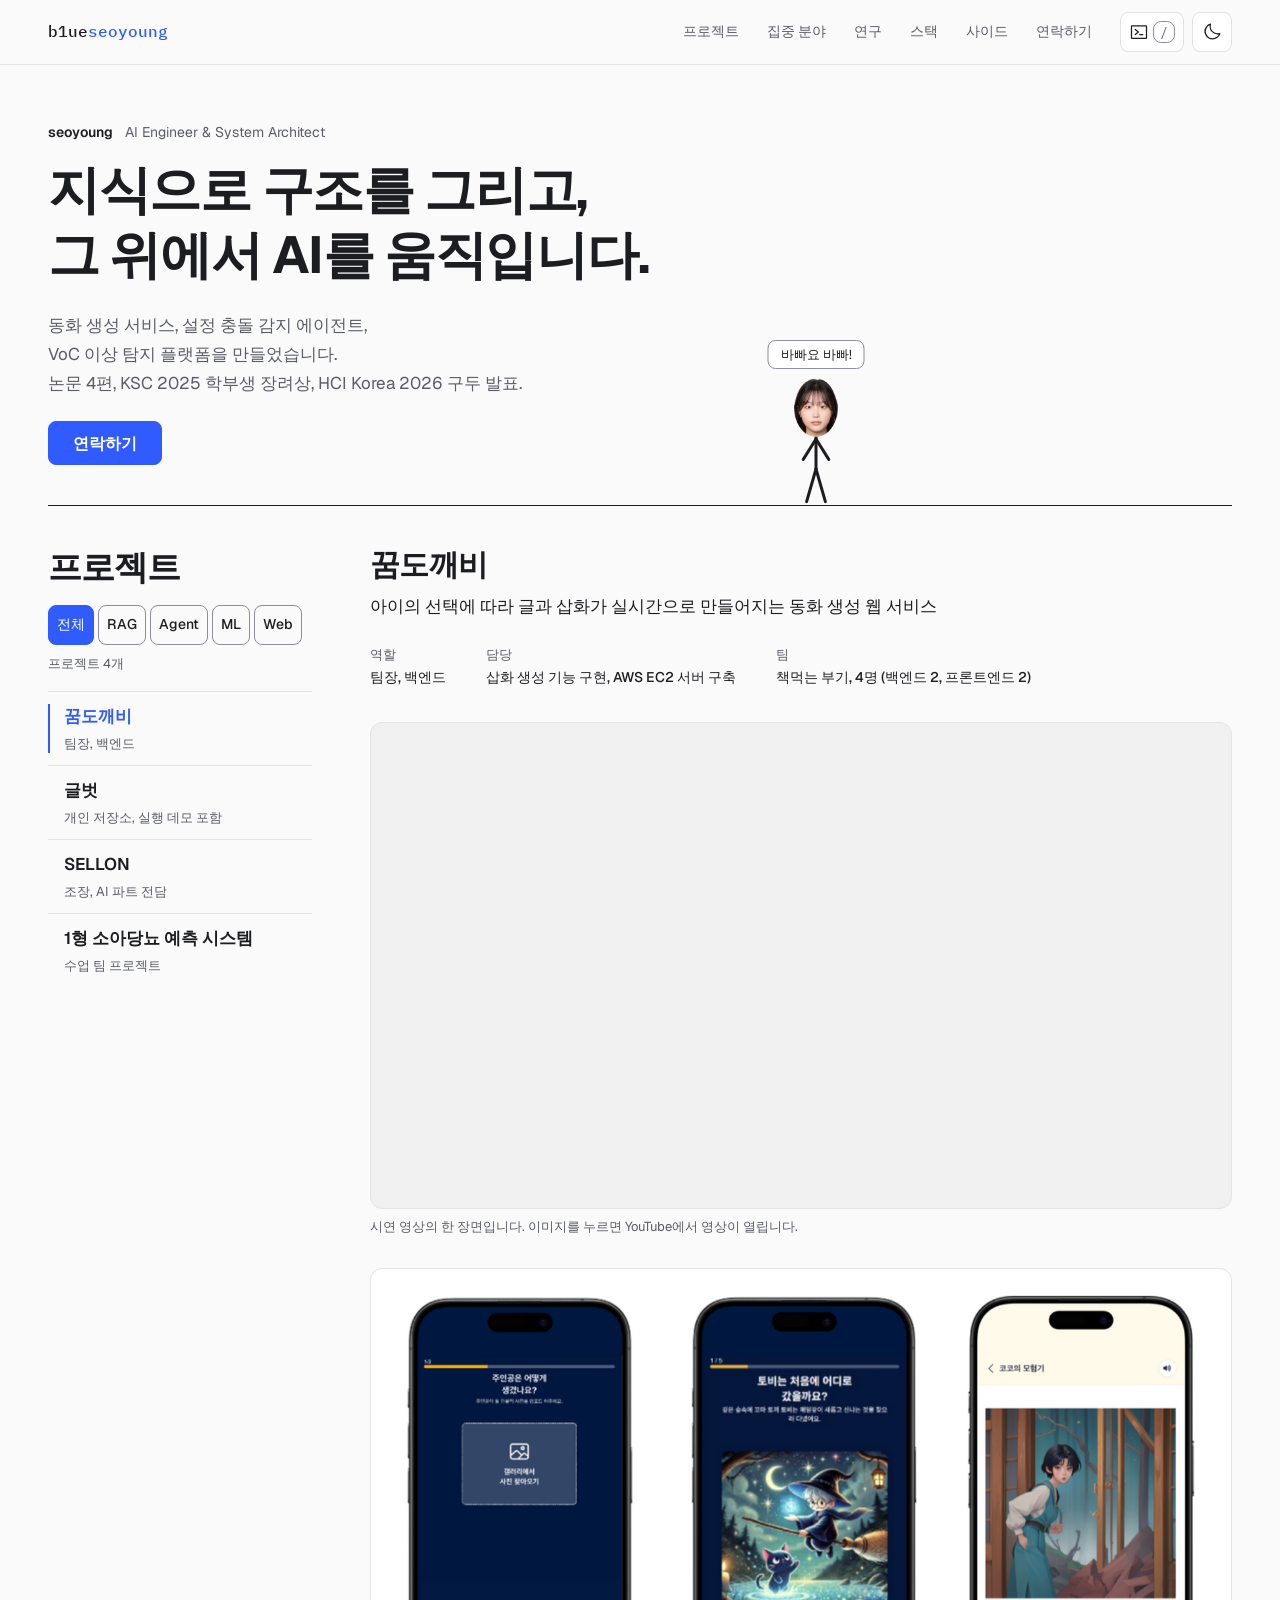
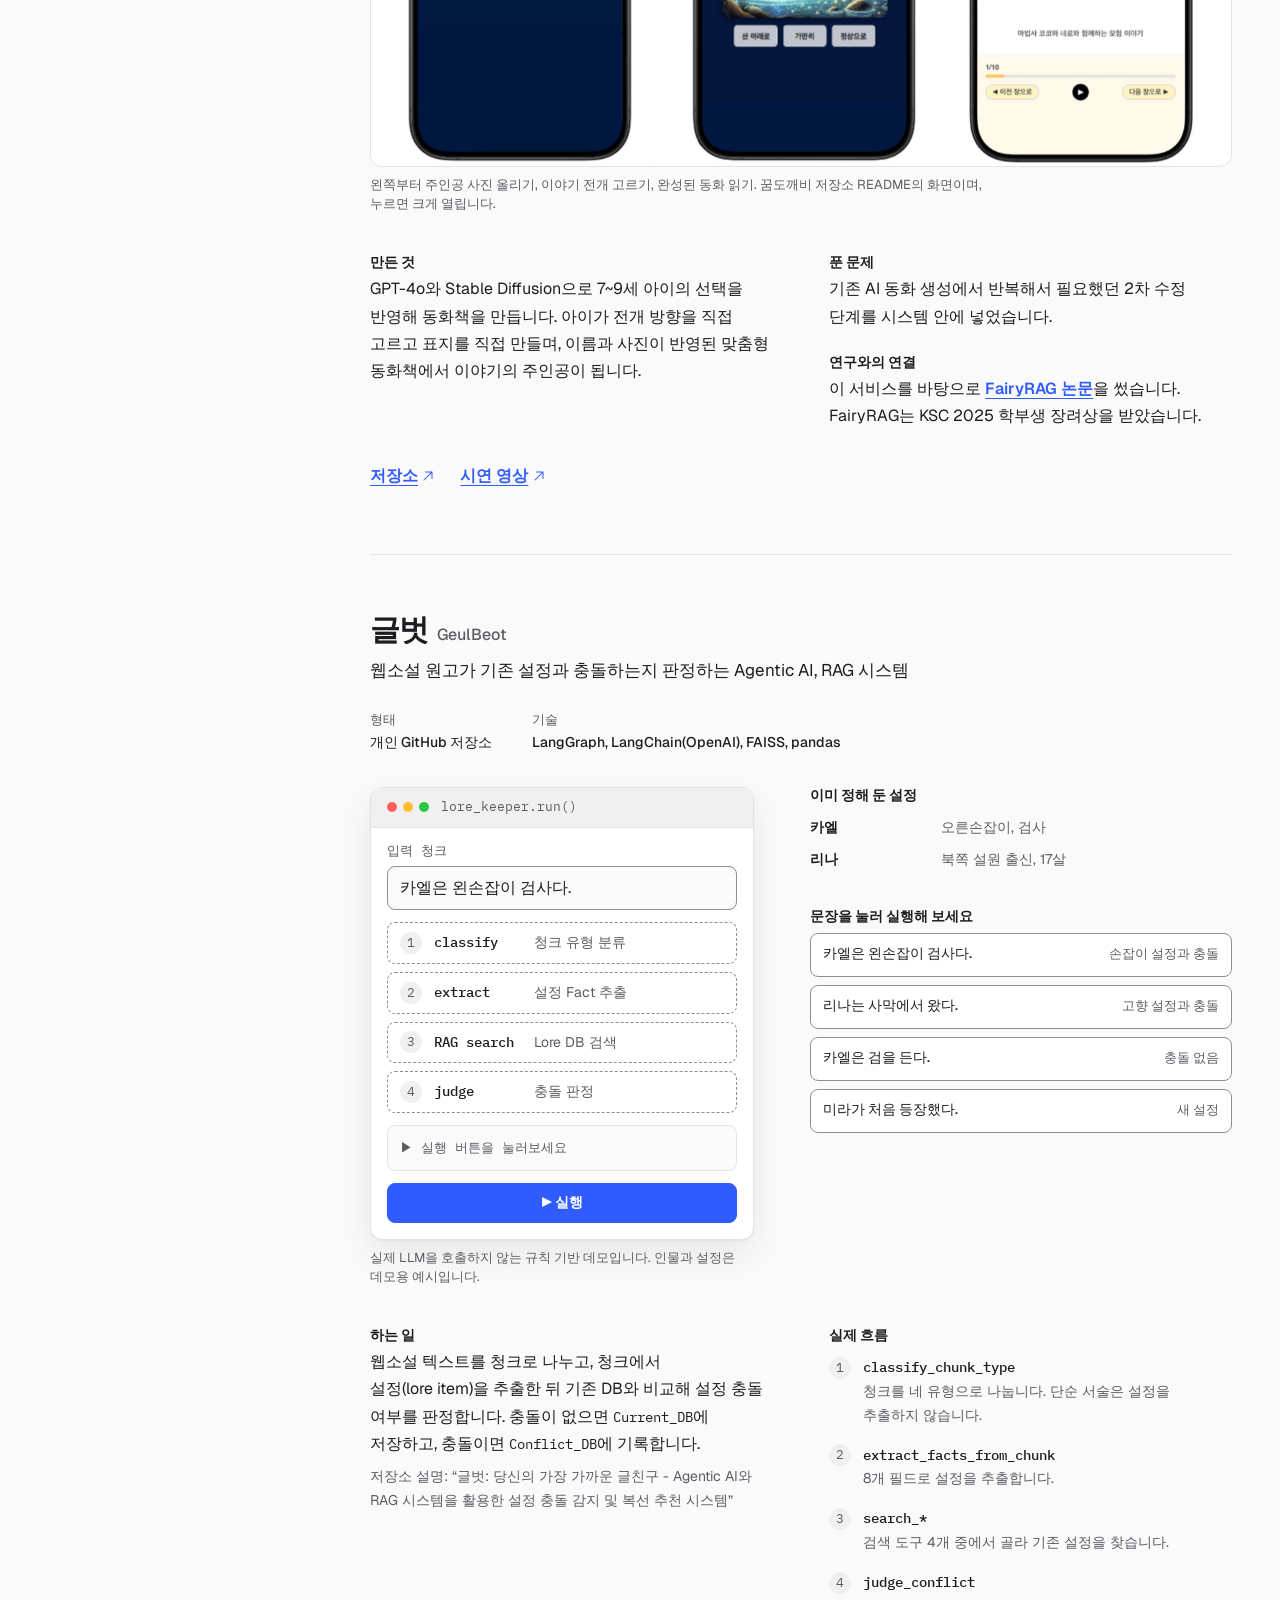
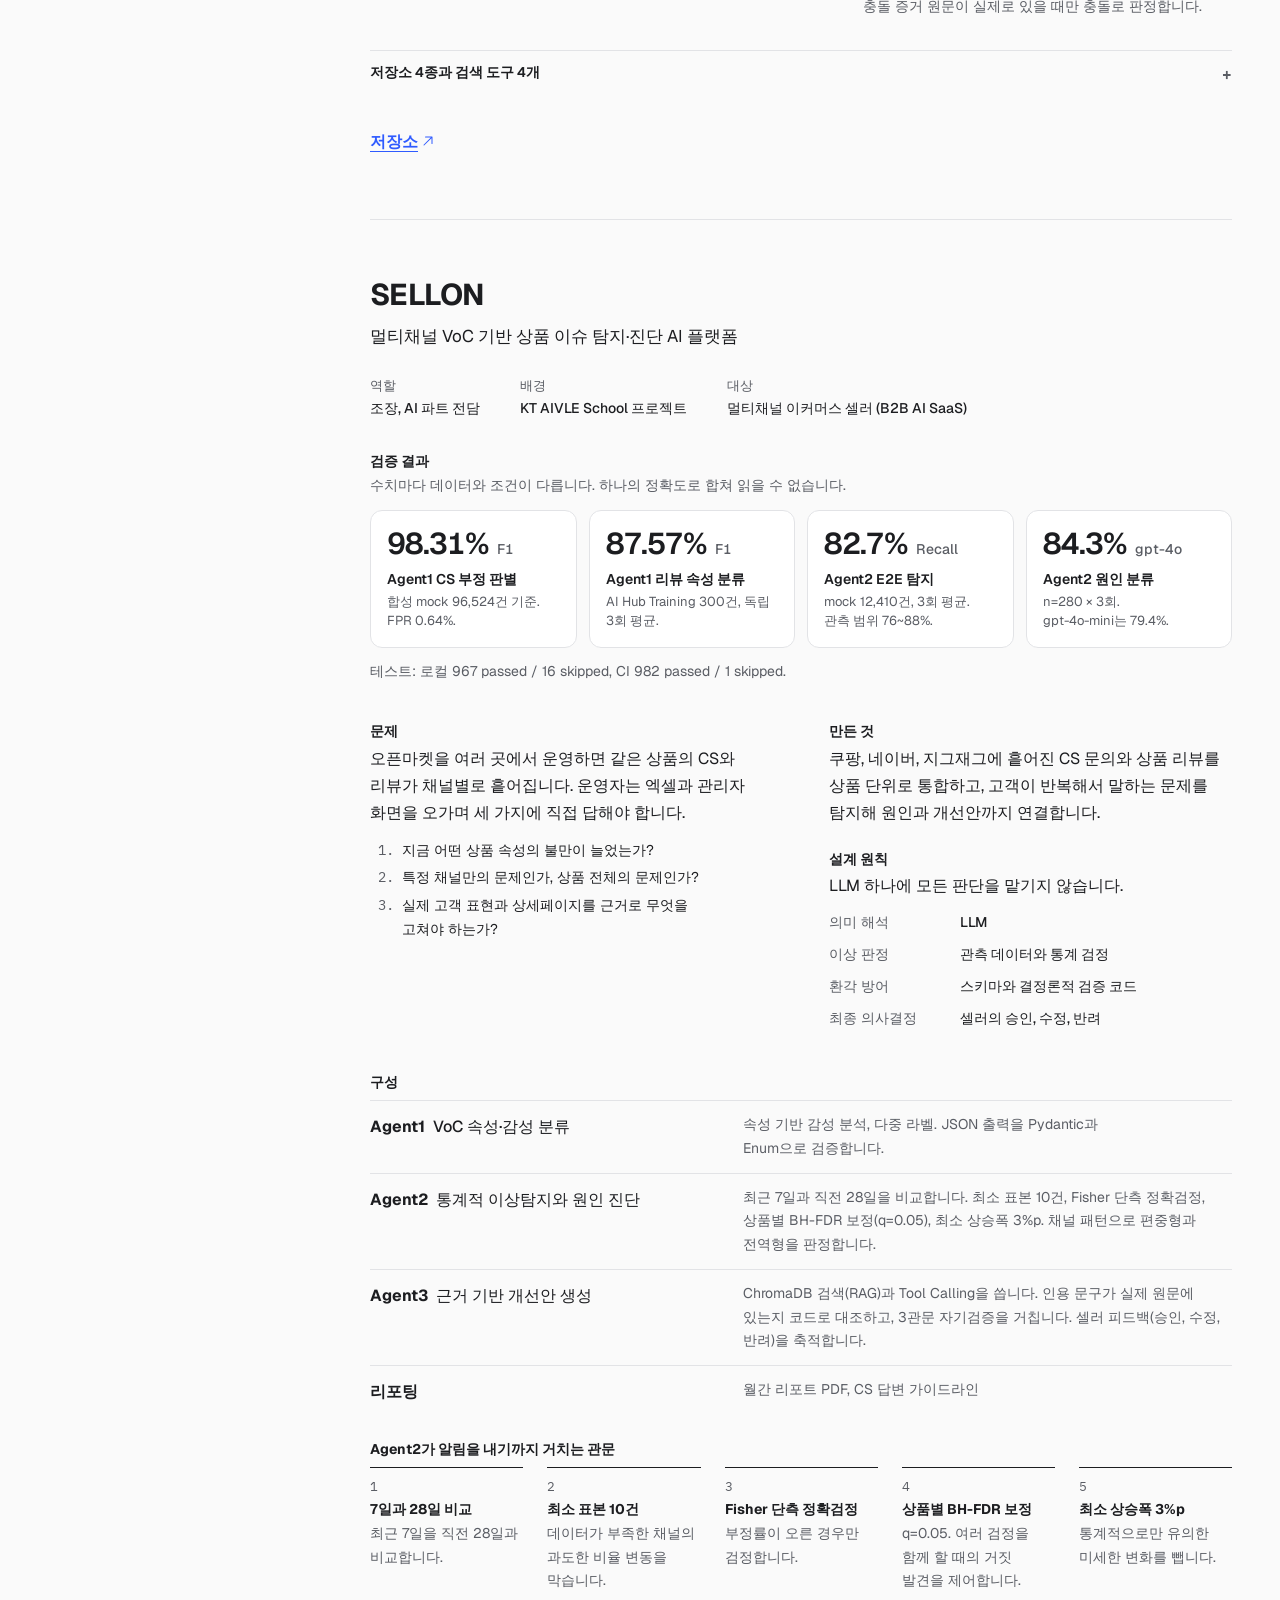
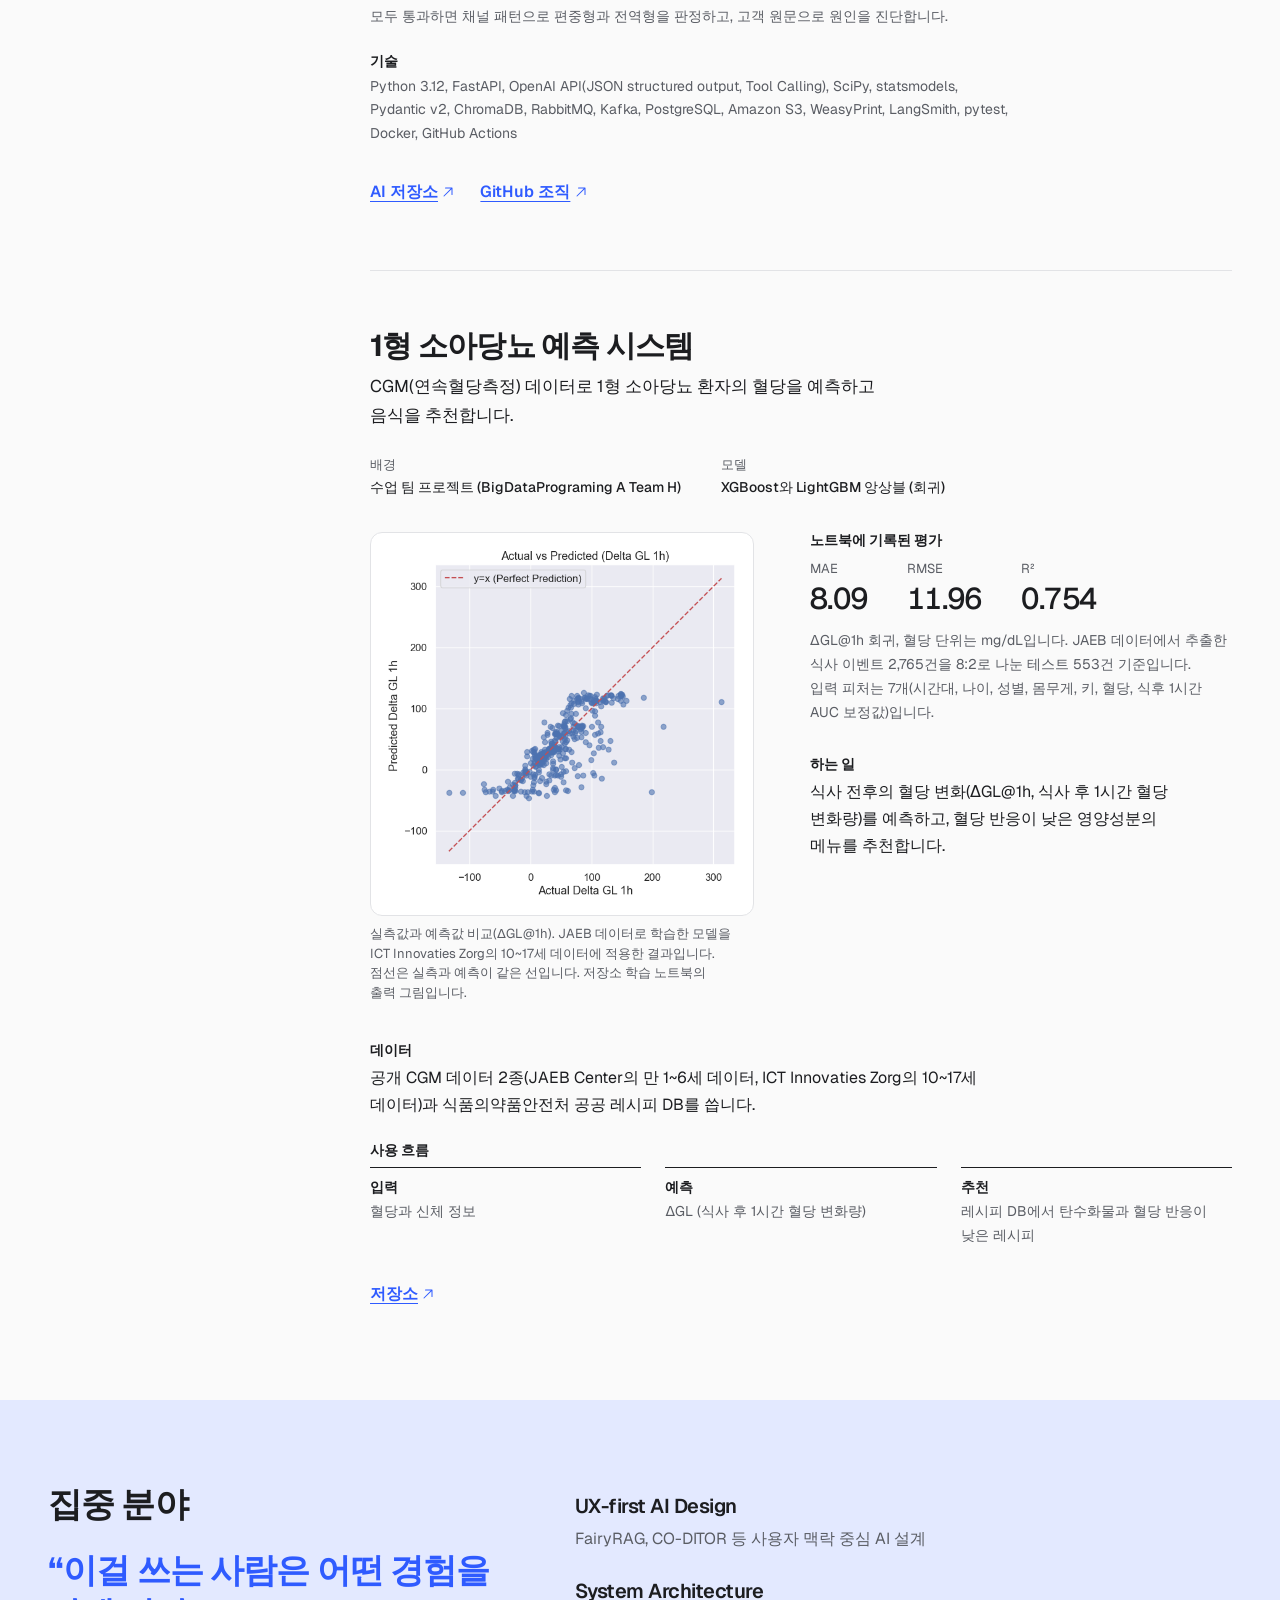
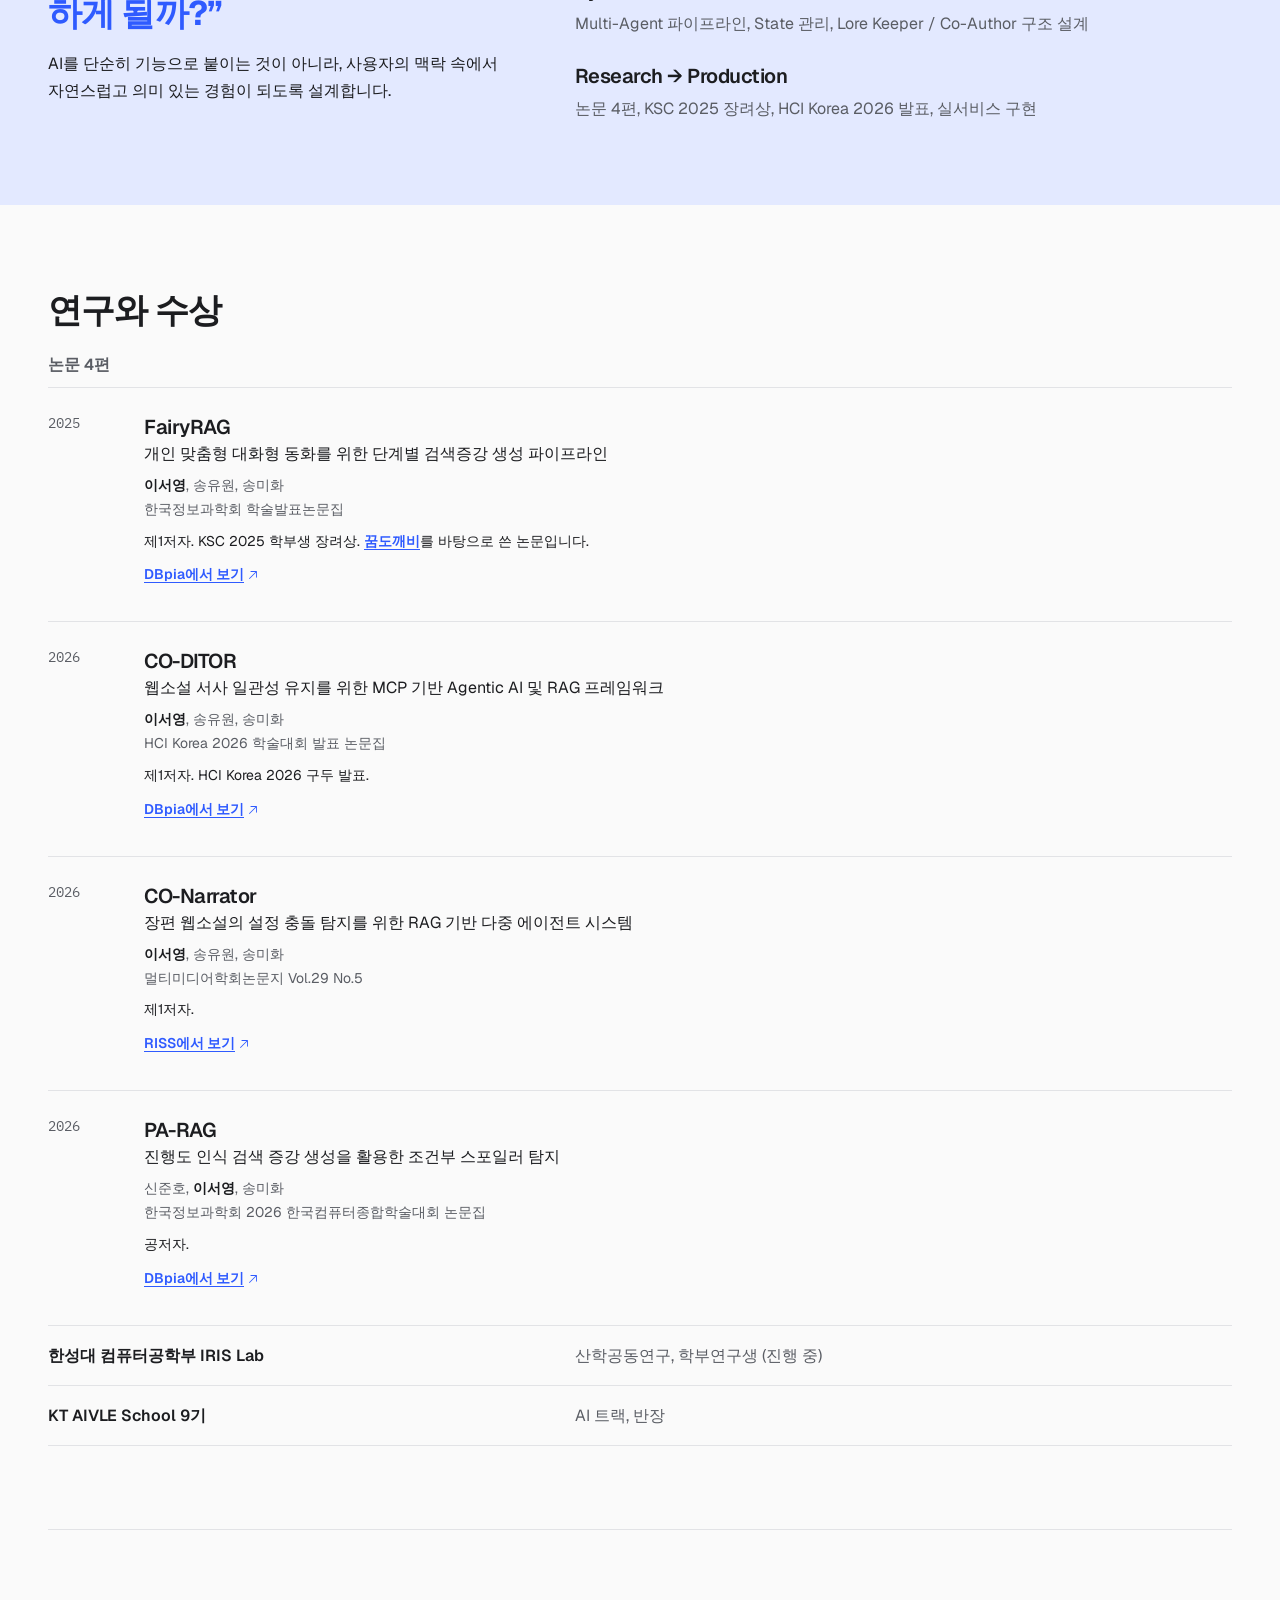
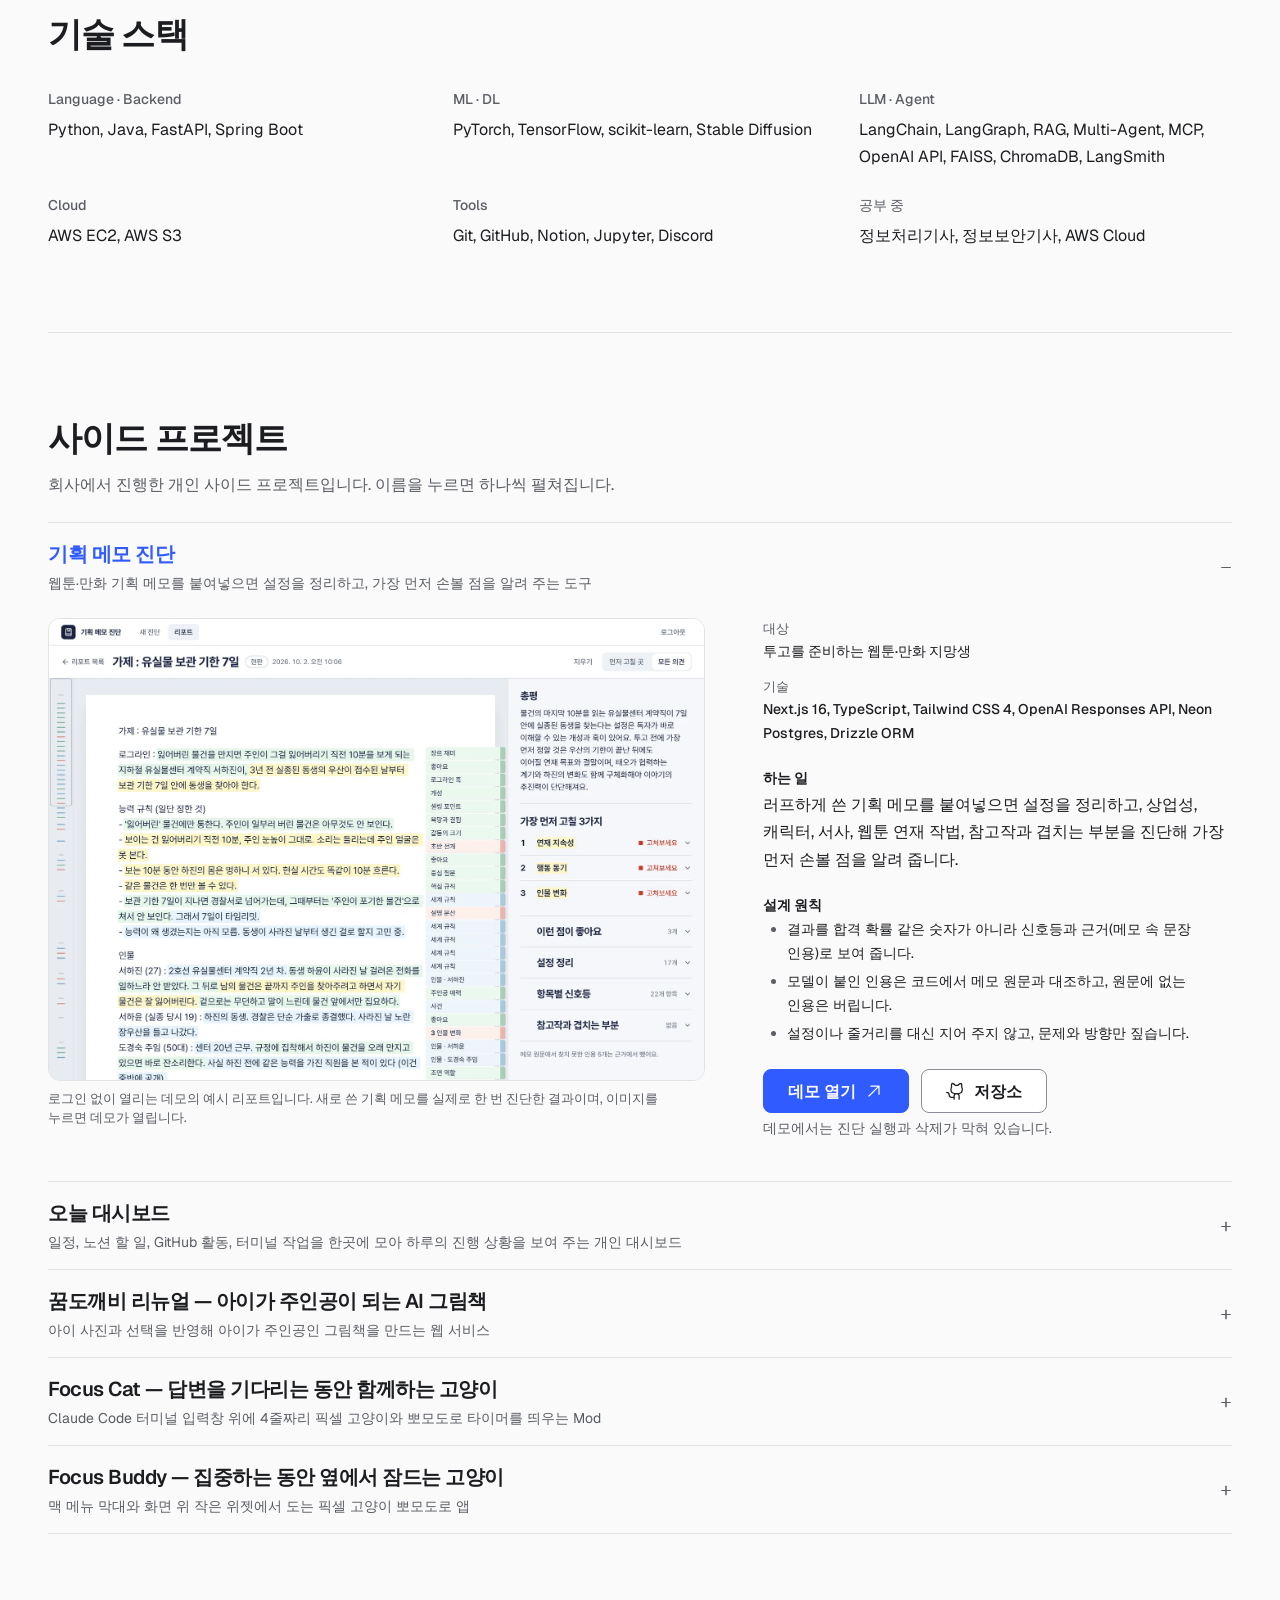
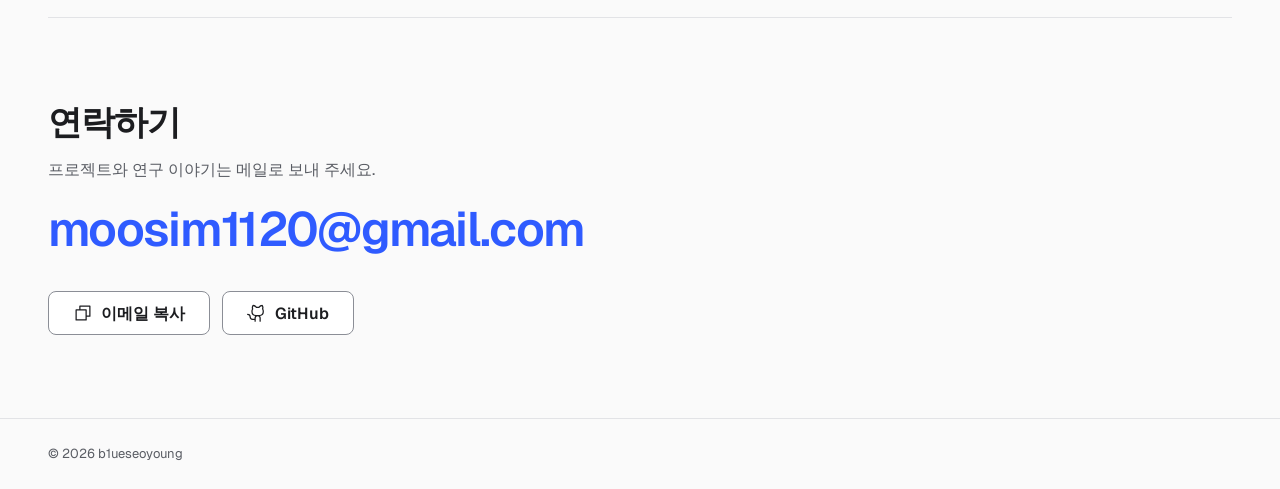
==== commit a67ceedf: "Correct the award venue from KCC to KSC" ====
--- a/index.html
+++ b/index.html
@@ -64,7 +64,7 @@
         <span class="phrase">지식으로 구조를 그리고,</span>
         <span class="phrase">그&nbsp;위에서 AI를 움직입니다.</span>
       </h1>
-      <p class="hero-sub"><span class="phrase">동화 생성 서비스, 설정 충돌 감지 에이전트,</span> <span class="phrase">VoC&nbsp;이상 탐지 플랫폼을 만들었습니다.</span> <span class="phrase">논문 4편, <span class="nowrap">KCC 2025 학부생 장려상,</span> <span class="nowrap">HCI Korea 2026</span> 구두 발표.</span></p>
+      <p class="hero-sub"><span class="phrase">동화 생성 서비스, 설정 충돌 감지 에이전트,</span> <span class="phrase">VoC&nbsp;이상 탐지 플랫폼을 만들었습니다.</span> <span class="phrase">논문 4편, <span class="nowrap">KSC 2025 학부생 장려상,</span> <span class="nowrap">HCI Korea 2026</span> 구두 발표.</span></p>
       <a class="btn primary hero-cta" href="#contact">연락하기</a>
 
       <!-- 쫄라맨이 평소에 머무는 자리. 바닥은 아래 프로젝트 섹션의 윗선이에요 -->
@@ -159,7 +159,7 @@
                 <h4>푼 문제</h4>
                 <p>기존 AI 동화 생성에서 반복해서 필요했던 2차 수정 단계를 시스템 안에 넣었습니다.</p>
                 <h4>연구와의 연결</h4>
-                <p>이 서비스를 바탕으로 <a class="link" href="#research">FairyRAG 논문</a>을 썼습니다. FairyRAG는 <span class="nowrap">KCC 2025 학부생 장려상</span>을 받았습니다.</p>
+                <p>이 서비스를 바탕으로 <a class="link" href="#research">FairyRAG 논문</a>을 썼습니다. FairyRAG는 <span class="nowrap">KSC 2025 학부생 장려상</span>을 받았습니다.</p>
               </div>
             </div>
             <ul class="case-links">
@@ -415,7 +415,7 @@
           </div>
           <div>
             <dt>Research → Production</dt>
-            <dd>논문 4편, KCC 2025 장려상, HCI Korea 2026 발표, 실서비스 구현</dd>
+            <dd>논문 4편, KSC 2025 장려상, HCI Korea 2026 발표, 실서비스 구현</dd>
           </div>
         </dl>
       </div>
@@ -433,7 +433,7 @@
               <h4 class="pub-title">FairyRAG<span>개인 맞춤형 대화형 동화를 위한 단계별 검색증강 생성 파이프라인</span></h4>
               <p class="pub-authors"><b>이서영</b>, 송유원, 송미화</p>
               <p class="pub-venue">한국정보과학회 학술발표논문집</p>
-              <p class="pub-note">제1저자. <span class="nowrap">KCC 2025 학부생 장려상.</span> <a class="link" href="#kkumdo">꿈도깨비</a>를 바탕으로 쓴 논문입니다.</p>
+              <p class="pub-note">제1저자. <span class="nowrap">KSC 2025 학부생 장려상.</span> <a class="link" href="#kkumdo">꿈도깨비</a>를 바탕으로 쓴 논문입니다.</p>
               <a class="link" href="https://www.dbpia.co.kr/journal/articleDetail?nodeId=NODE12577776" target="_blank" rel="noopener"><span class="visually-hidden">FairyRAG </span>DBpia에서 보기<svg class="icon" aria-hidden="true"><use href="#i-arrow-up-right" /></svg><span class="visually-hidden"> (새 탭)</span></a>
             </div>
           </li>
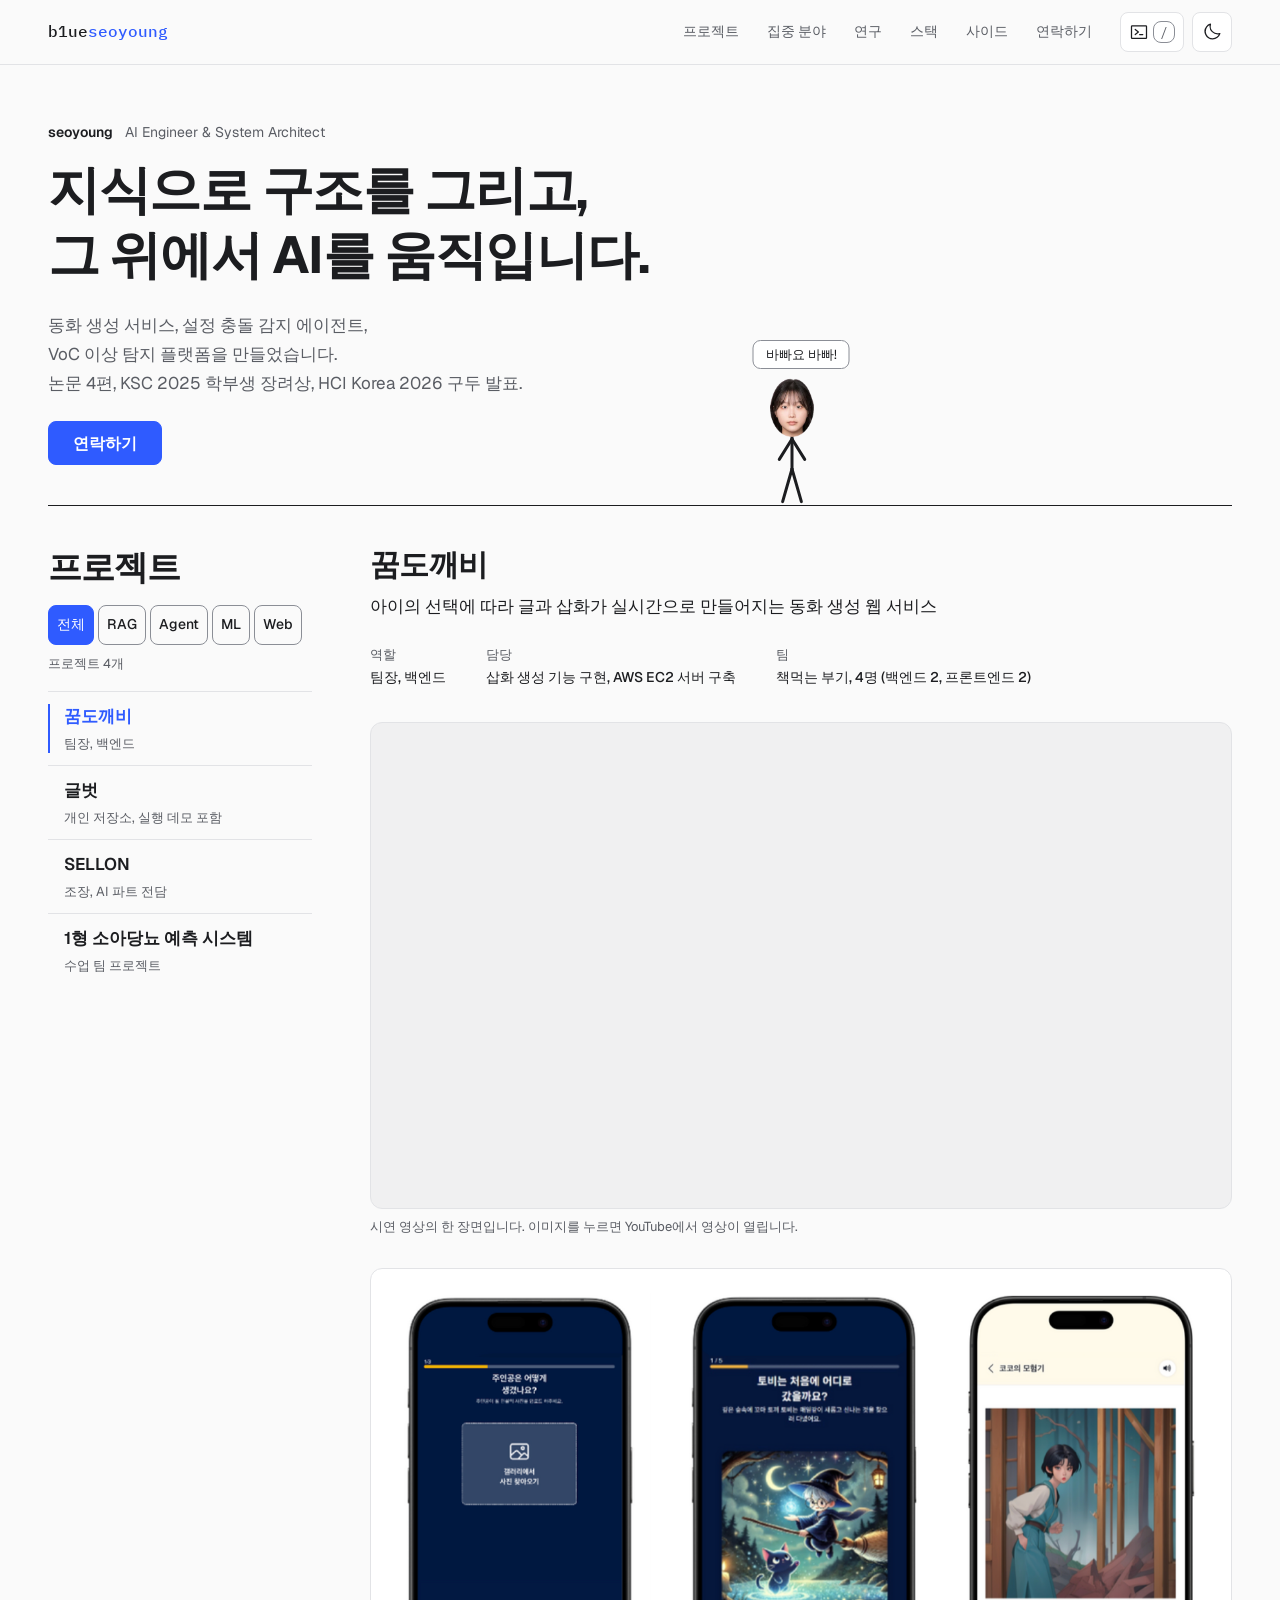
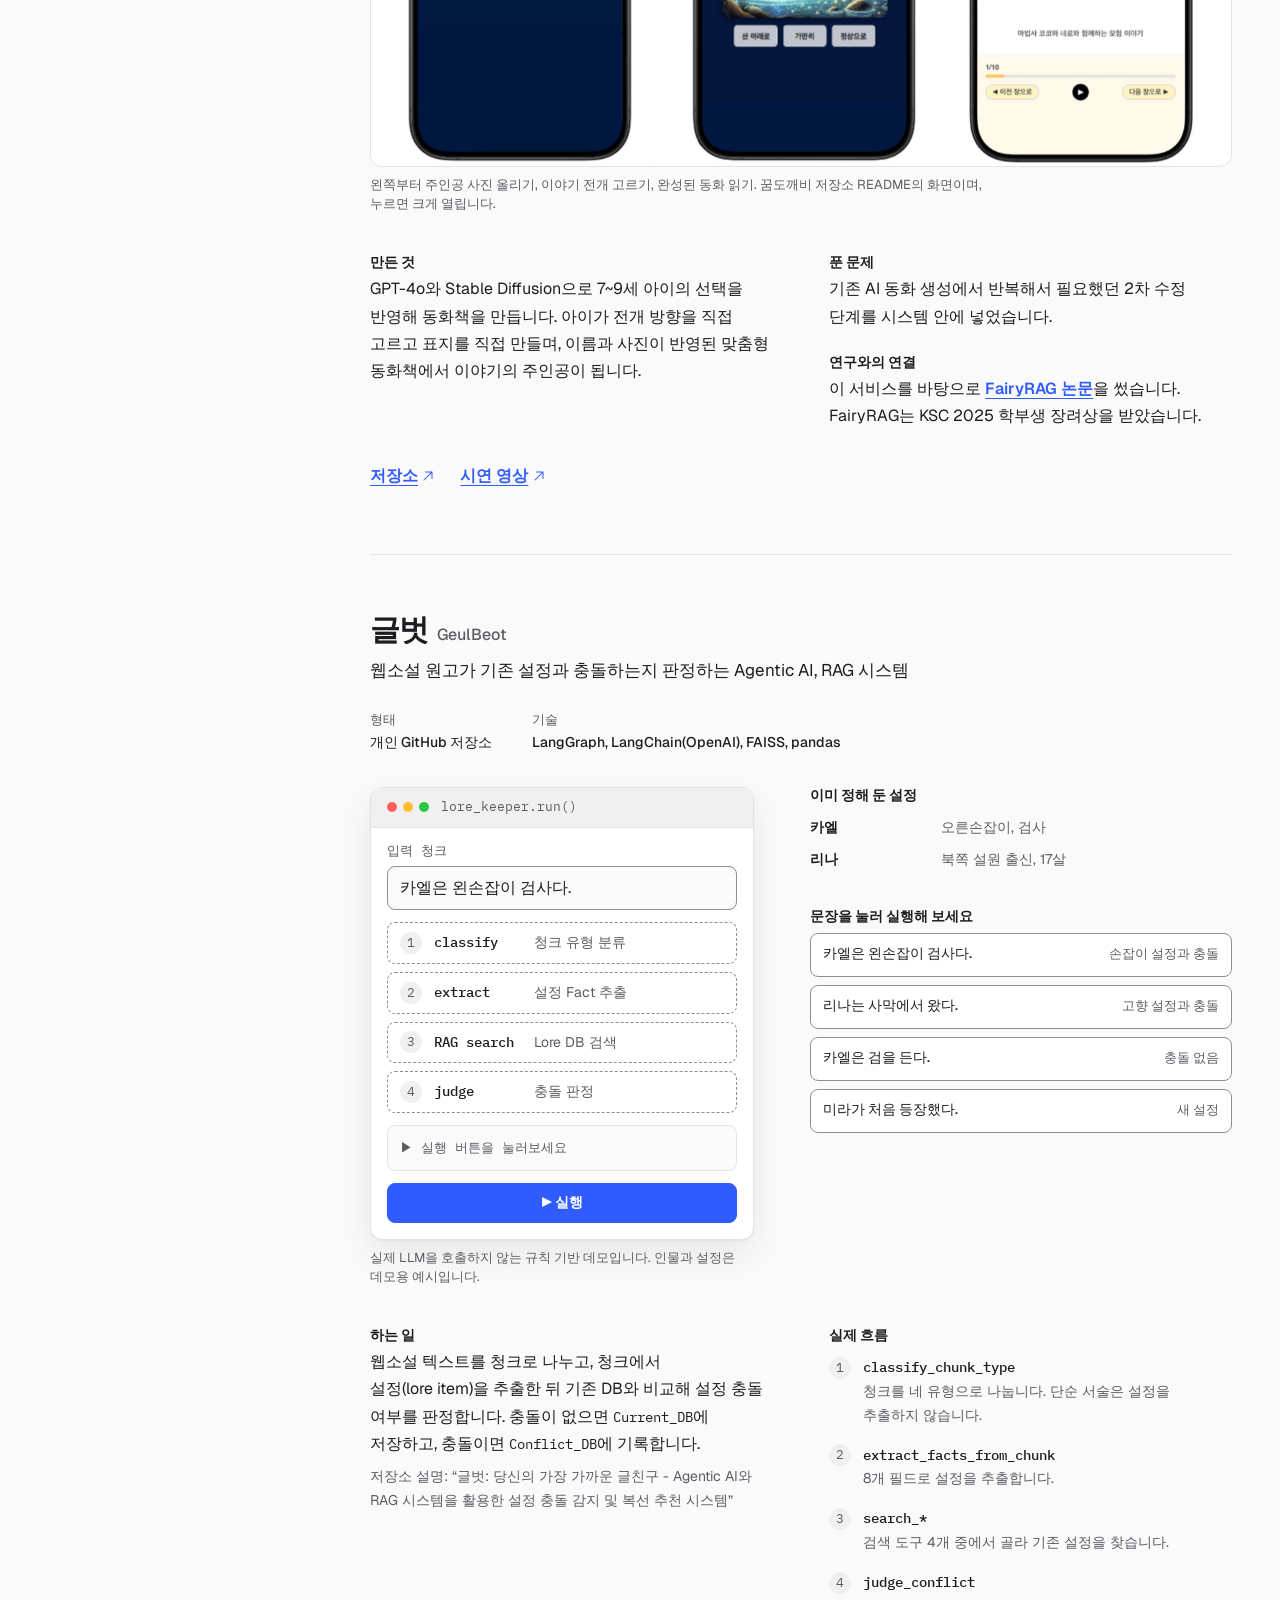
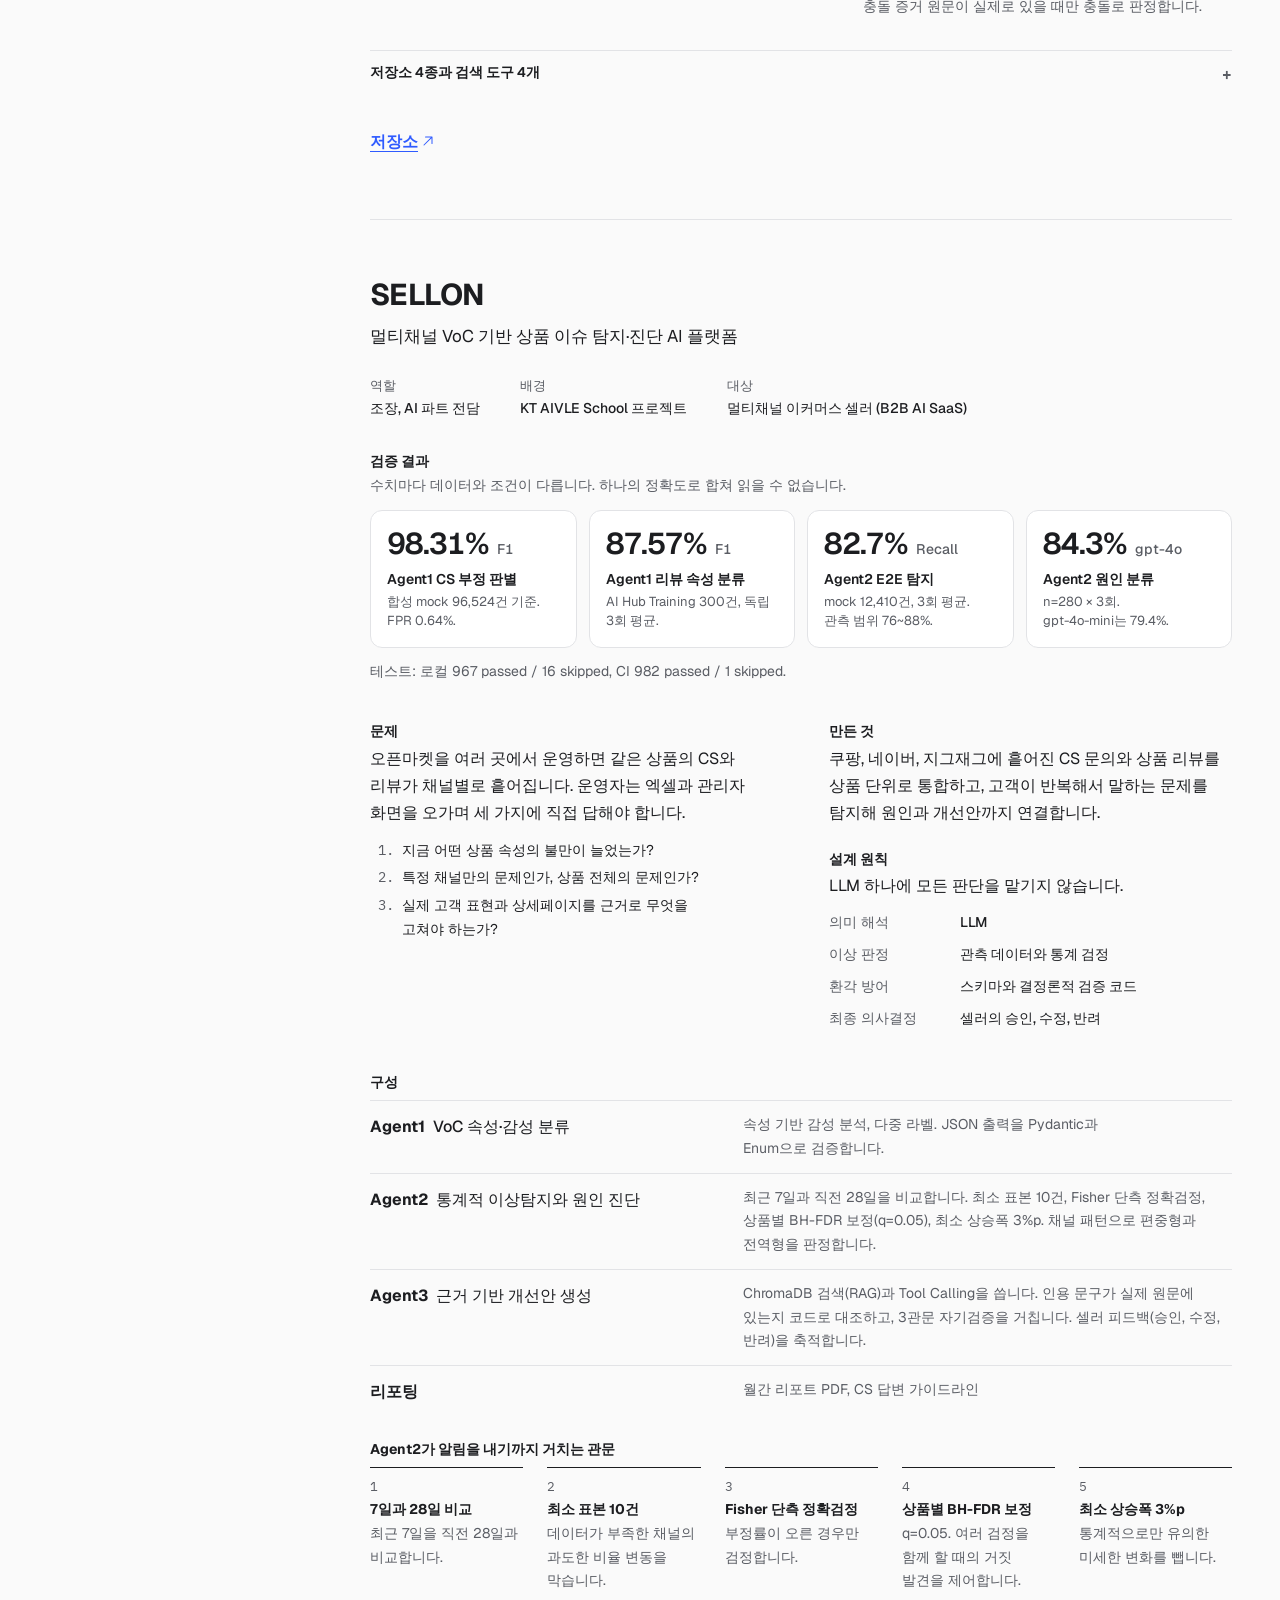
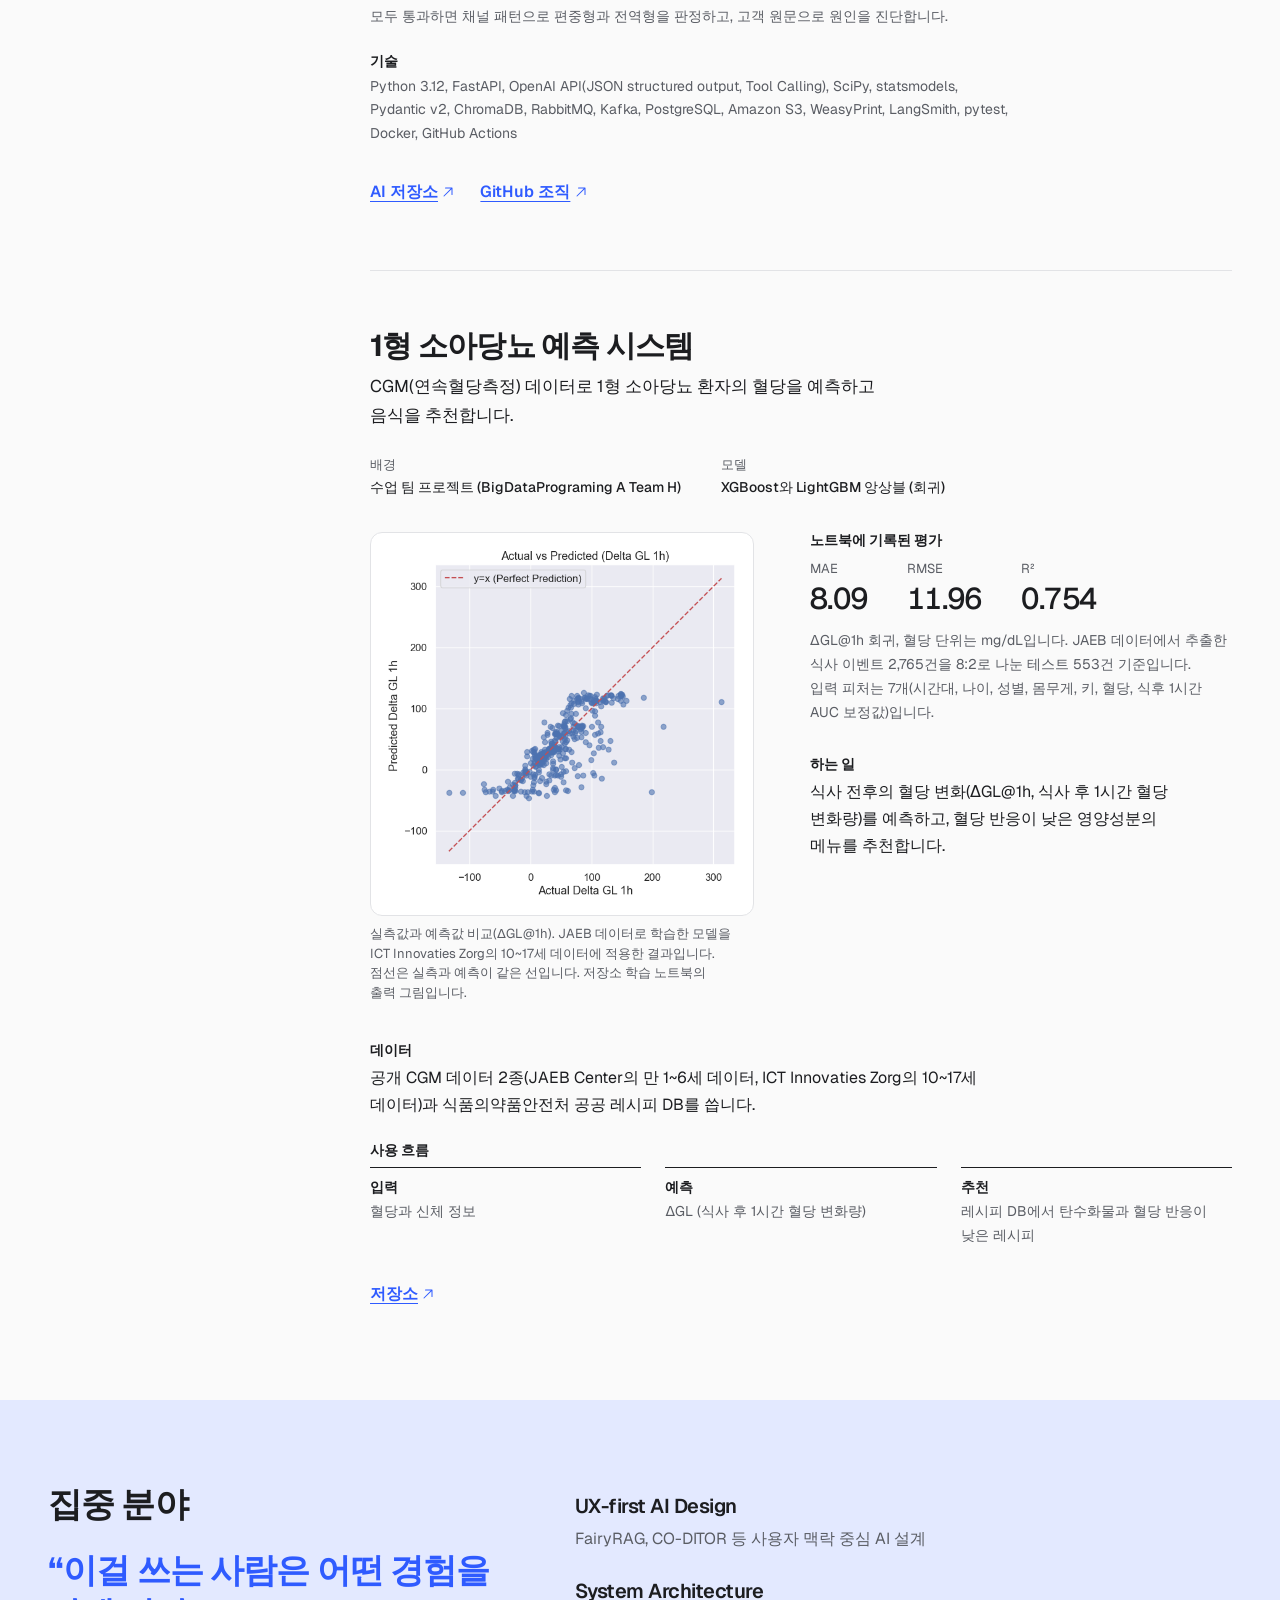
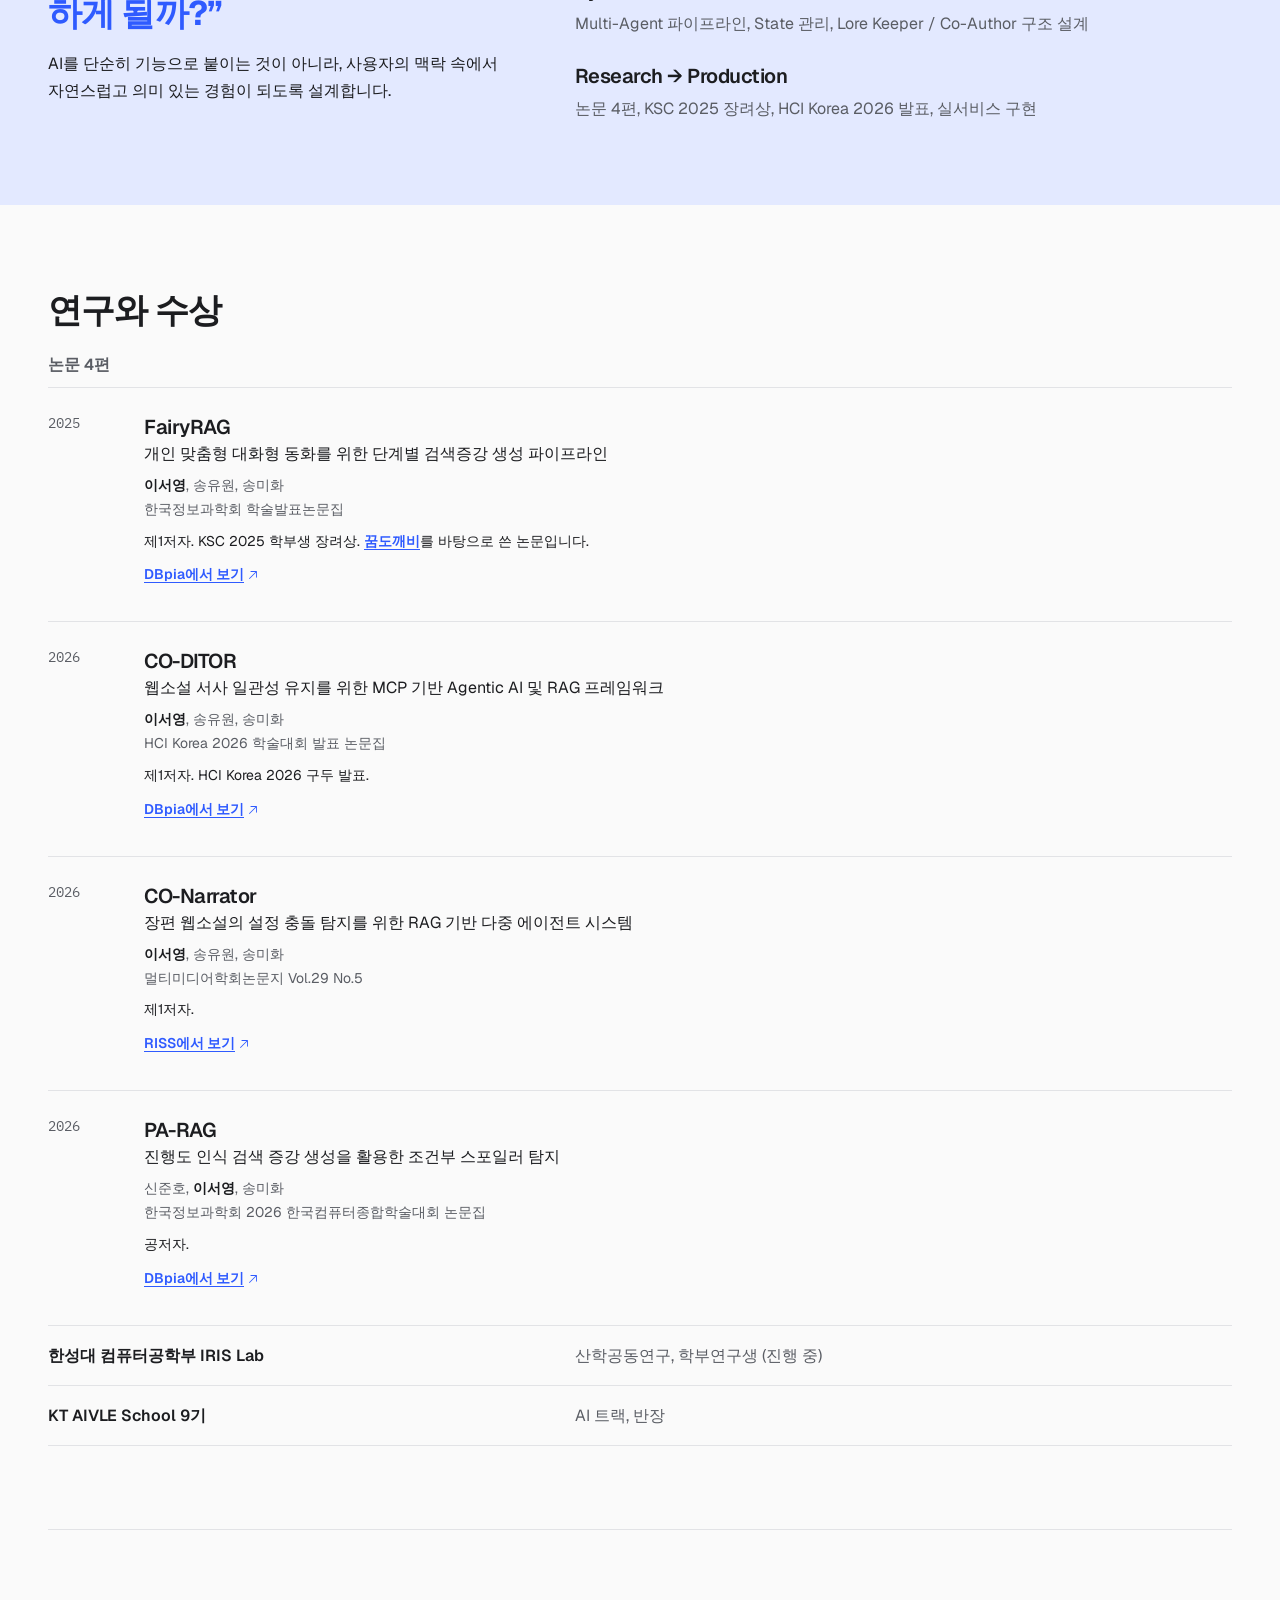
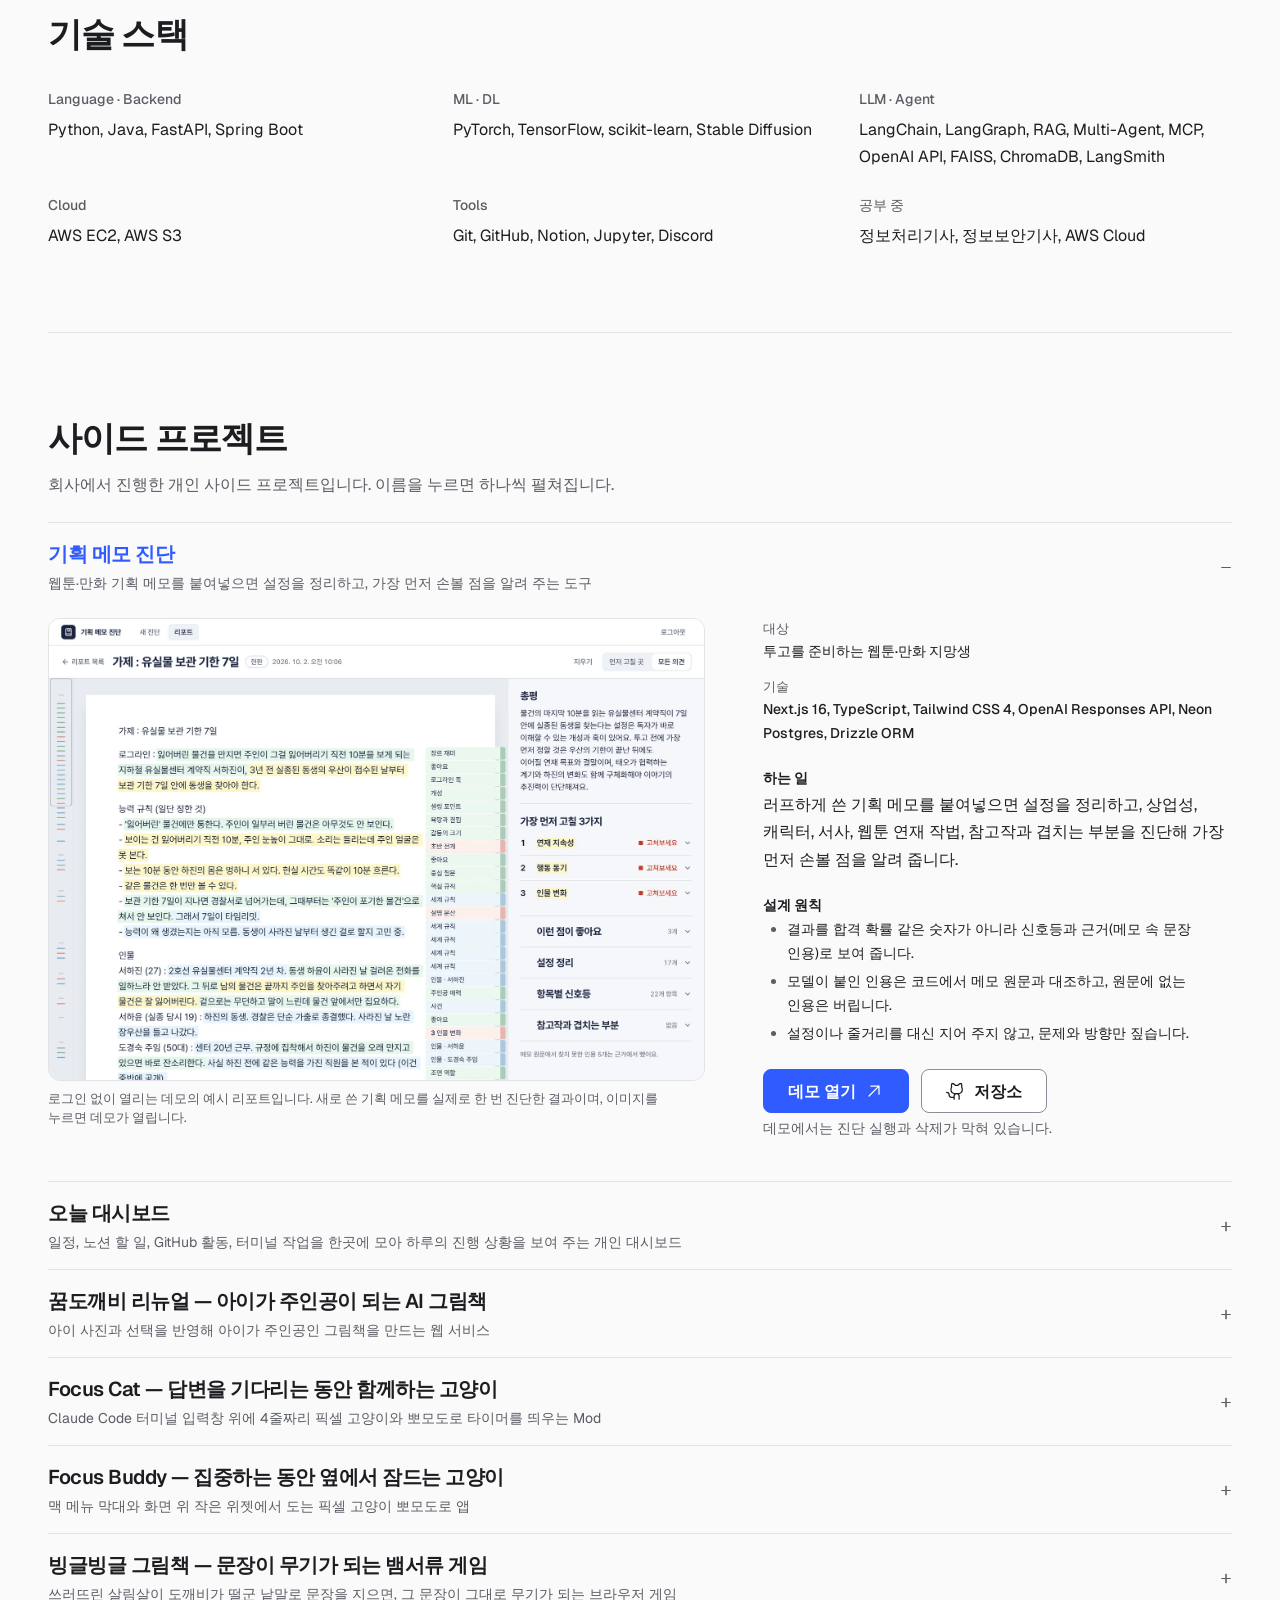
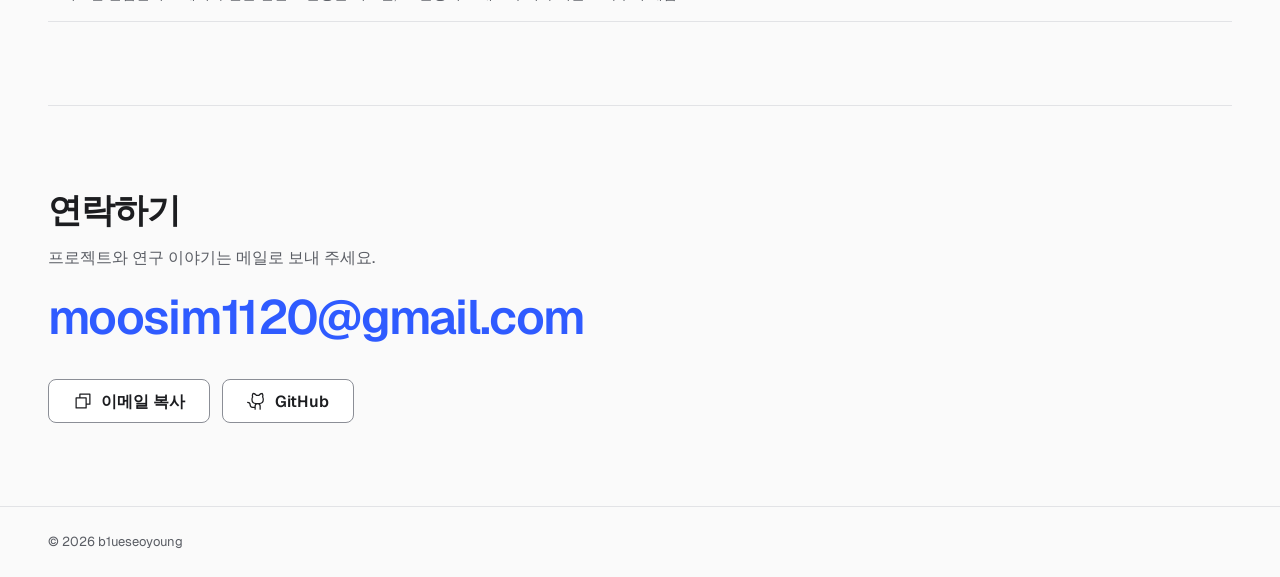
==== commit 28dc63ff: "Add the Bingeul Picturebook game as the sixth side project" ====
--- a/index.html
+++ b/index.html
@@ -668,6 +668,40 @@
               </div>
             </div>
           </details>
+
+          <details class="side" name="side">
+            <summary>
+              <h3>빙글빙글 그림책 — 문장이 무기가 되는 뱀서류 게임</h3>
+              <span class="side-line">쓰러뜨린 살림살이 도깨비가 떨군 낱말로 문장을 지으면, 그 문장이 그대로 무기가 되는 브라우저 게임</span>
+            </summary>
+            <div class="side-body">
+              <figure class="fig">
+                <a class="fig-frame" href="game/">
+                  <img src="game/assets/images/backgrounds/cover.webp" width="1280" height="720" loading="lazy" decoding="async"
+                       alt="크레파스 그림책 그림. 아이 방 책장 뒤에서 노란 외뿔 도깨비 부기가 한입 베어 문 그림책을 들고 엿보고, 바닥에서는 빗자루, 고무신, 부지깽이 도깨비가 살금살금 걸어간다. 누르면 게임이 열립니다." />
+                </a>
+                <figcaption>게임 표지 그림입니다. 이미지를 누르면 바로 플레이할 수 있습니다.</figcaption>
+              </figure>
+              <div class="side-text">
+                <dl class="meta">
+                  <div><dt>실행</dt><dd>브라우저에서 바로 플레이 (데스크톱 권장, 휴대폰은 화면을 끌어 조작)</dd></div>
+                  <div><dt>기술</dt><dd>바닐라 JavaScript, Canvas 2D, Bun</dd></div>
+                </dl>
+                <h4>하는 일</h4>
+                <p>꿈도깨비의 마스코트 부기가 밤마다 그림책을 먹어 치우는 도깨비로 나오는 뱀서류&#8288;(Vampire Survivors류)&#8288; 게임입니다. 레벨업 때 고른 낱말이 '서영이의 고무신이 빙글빙글 돌았어요' 같은 문장이 되고, 그 문장의 글자가 그대로 탄환이 되어 날아갑니다. 판을 거듭할수록 엽전과 새 낱말이 쌓이고 부기의 과거가 한 장씩 드러나는 이야기를 만들고 있습니다.</p>
+                <h4>설계 원칙</h4>
+                <ul>
+                  <li>한국어 의태어의 소리가 무기 규칙입니다. 빙글빙글은 크고 느리고 세며, 뱅글뱅글은 작고 빠르고 많습니다. 쓰는 낱말은 모두 표준국어대사전에서 확인했습니다.</li>
+                  <li>게임 로직을 화면과 분리해서, 자동 플레이 봇으로 생존 시간과 카드 선택률을 시뮬레이션해 밸런스를 맞춥니다.</li>
+                  <li>엔진 없이 만들어 첫 화면이 바로 뜨고, 적 1,000마리를 띄운 측정에서도 프레임이 떨어지지 않았습니다.</li>
+                </ul>
+                <div class="side-actions">
+                  <a class="btn primary" href="game/"><span class="visually-hidden">빙글빙글 그림책 </span>게임 하기<svg class="icon" aria-hidden="true"><use href="#i-arrow-up-right" /></svg></a>
+                </div>
+                <p class="block-note">2주차 과제로 만들고 있는 게임이라 내용이 계속 바뀝니다. 진행 상황은 이 브라우저에만 저장됩니다. 캐릭터와 배경 그림은 AI 이미지 생성으로 그렸습니다.</p>
+              </div>
+            </div>
+          </details>
         </div>
       </div>
     </section>
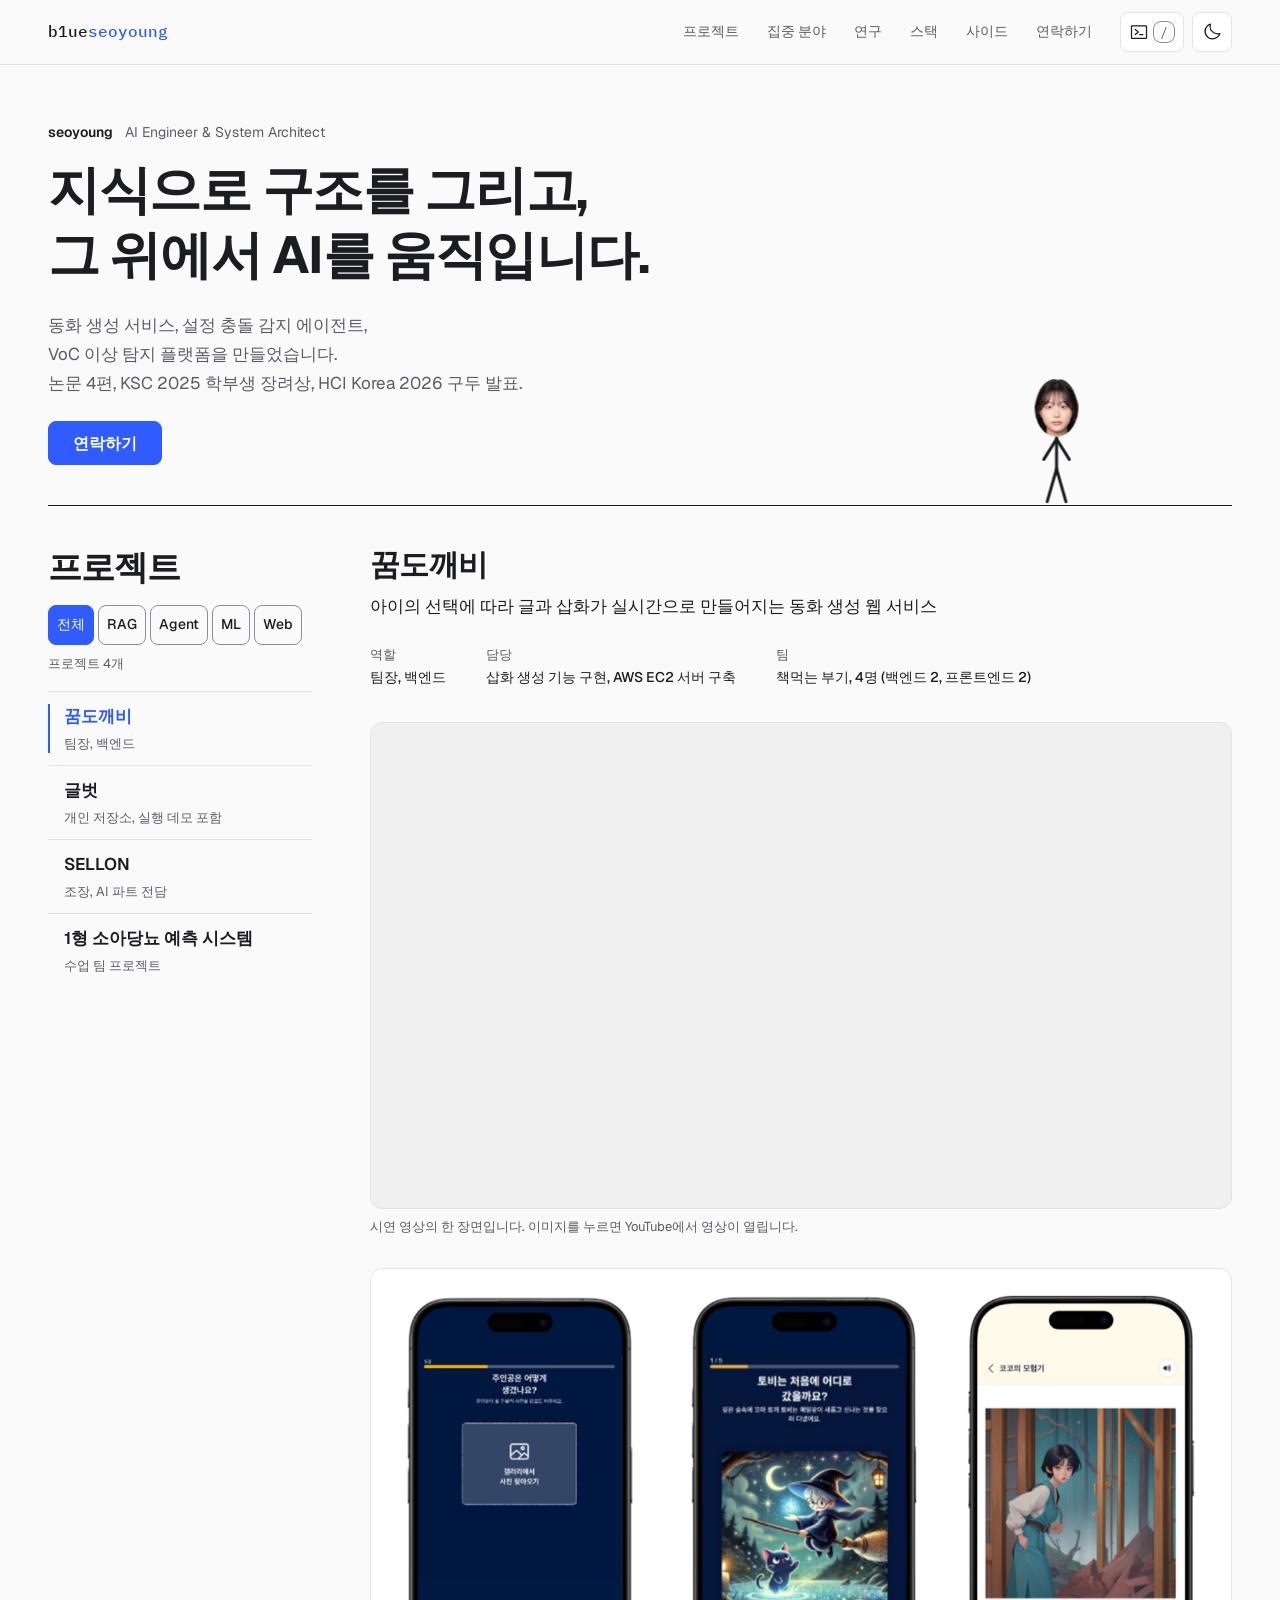
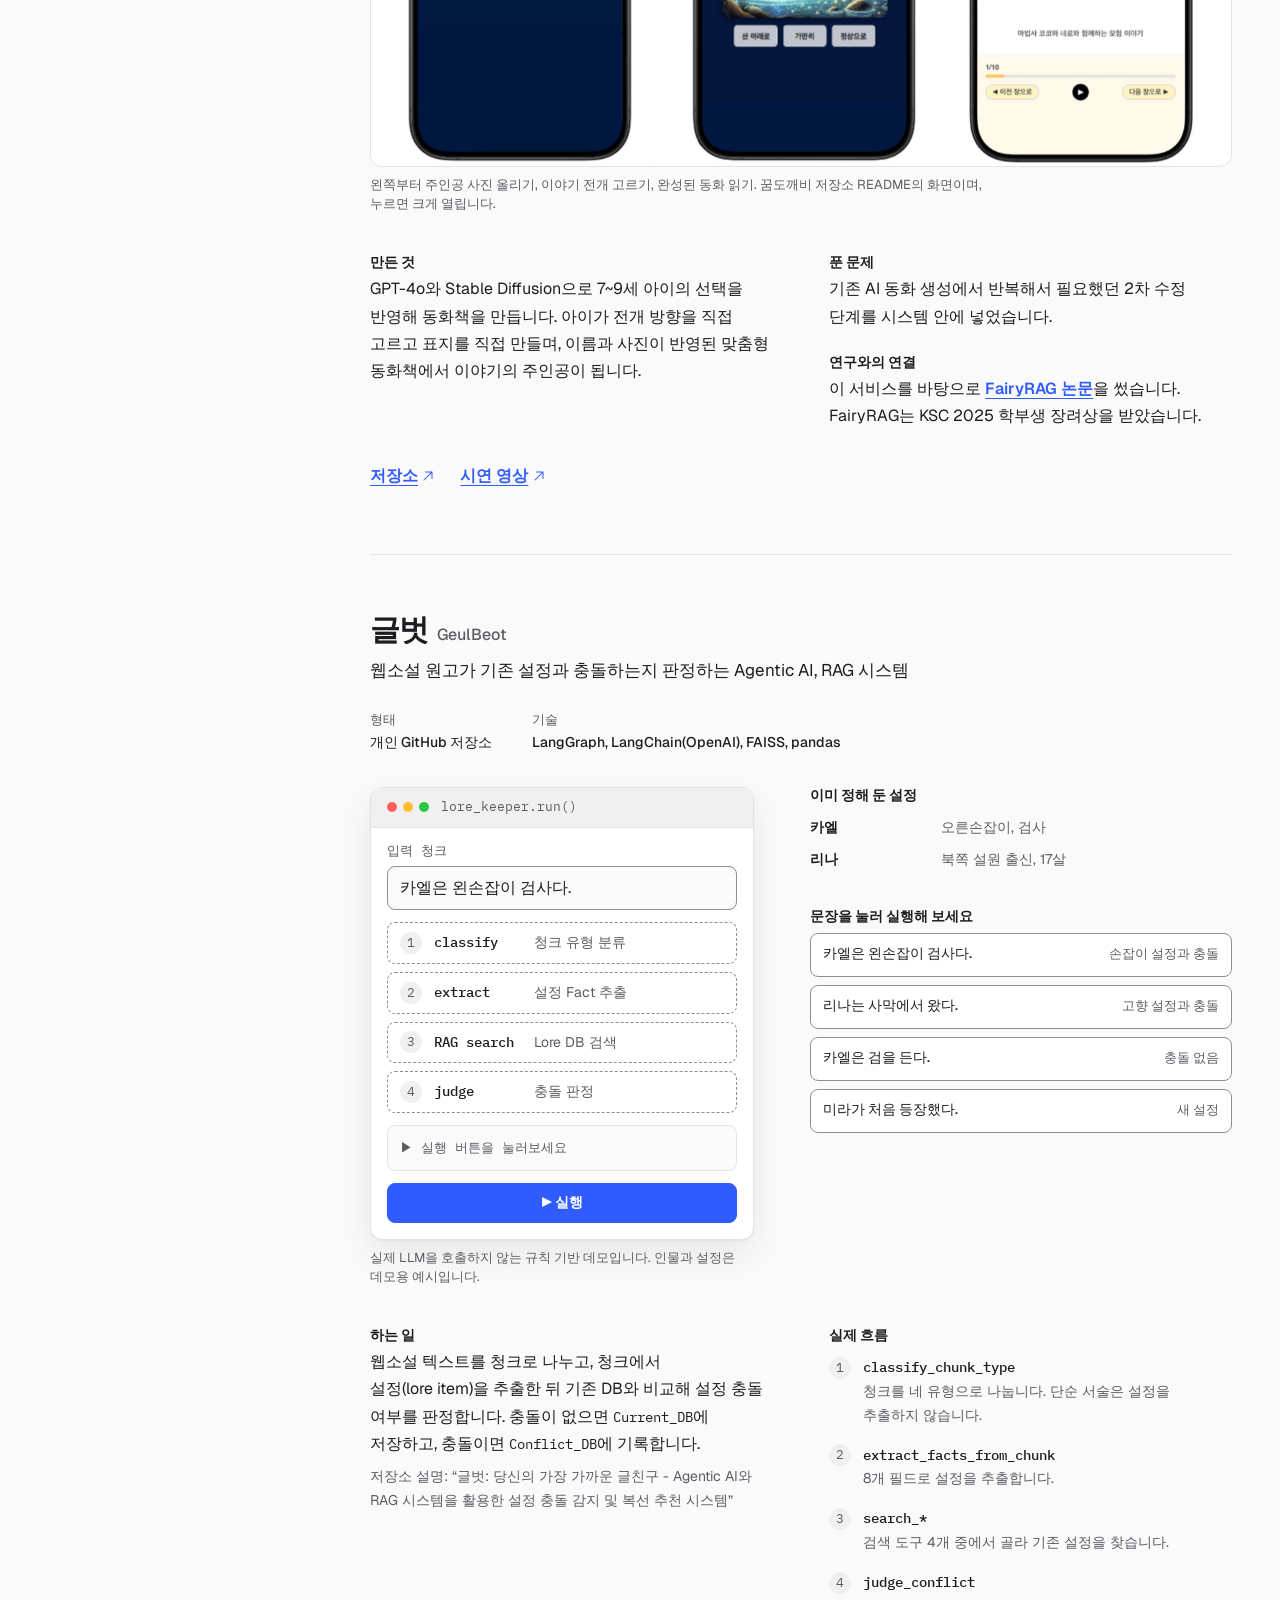
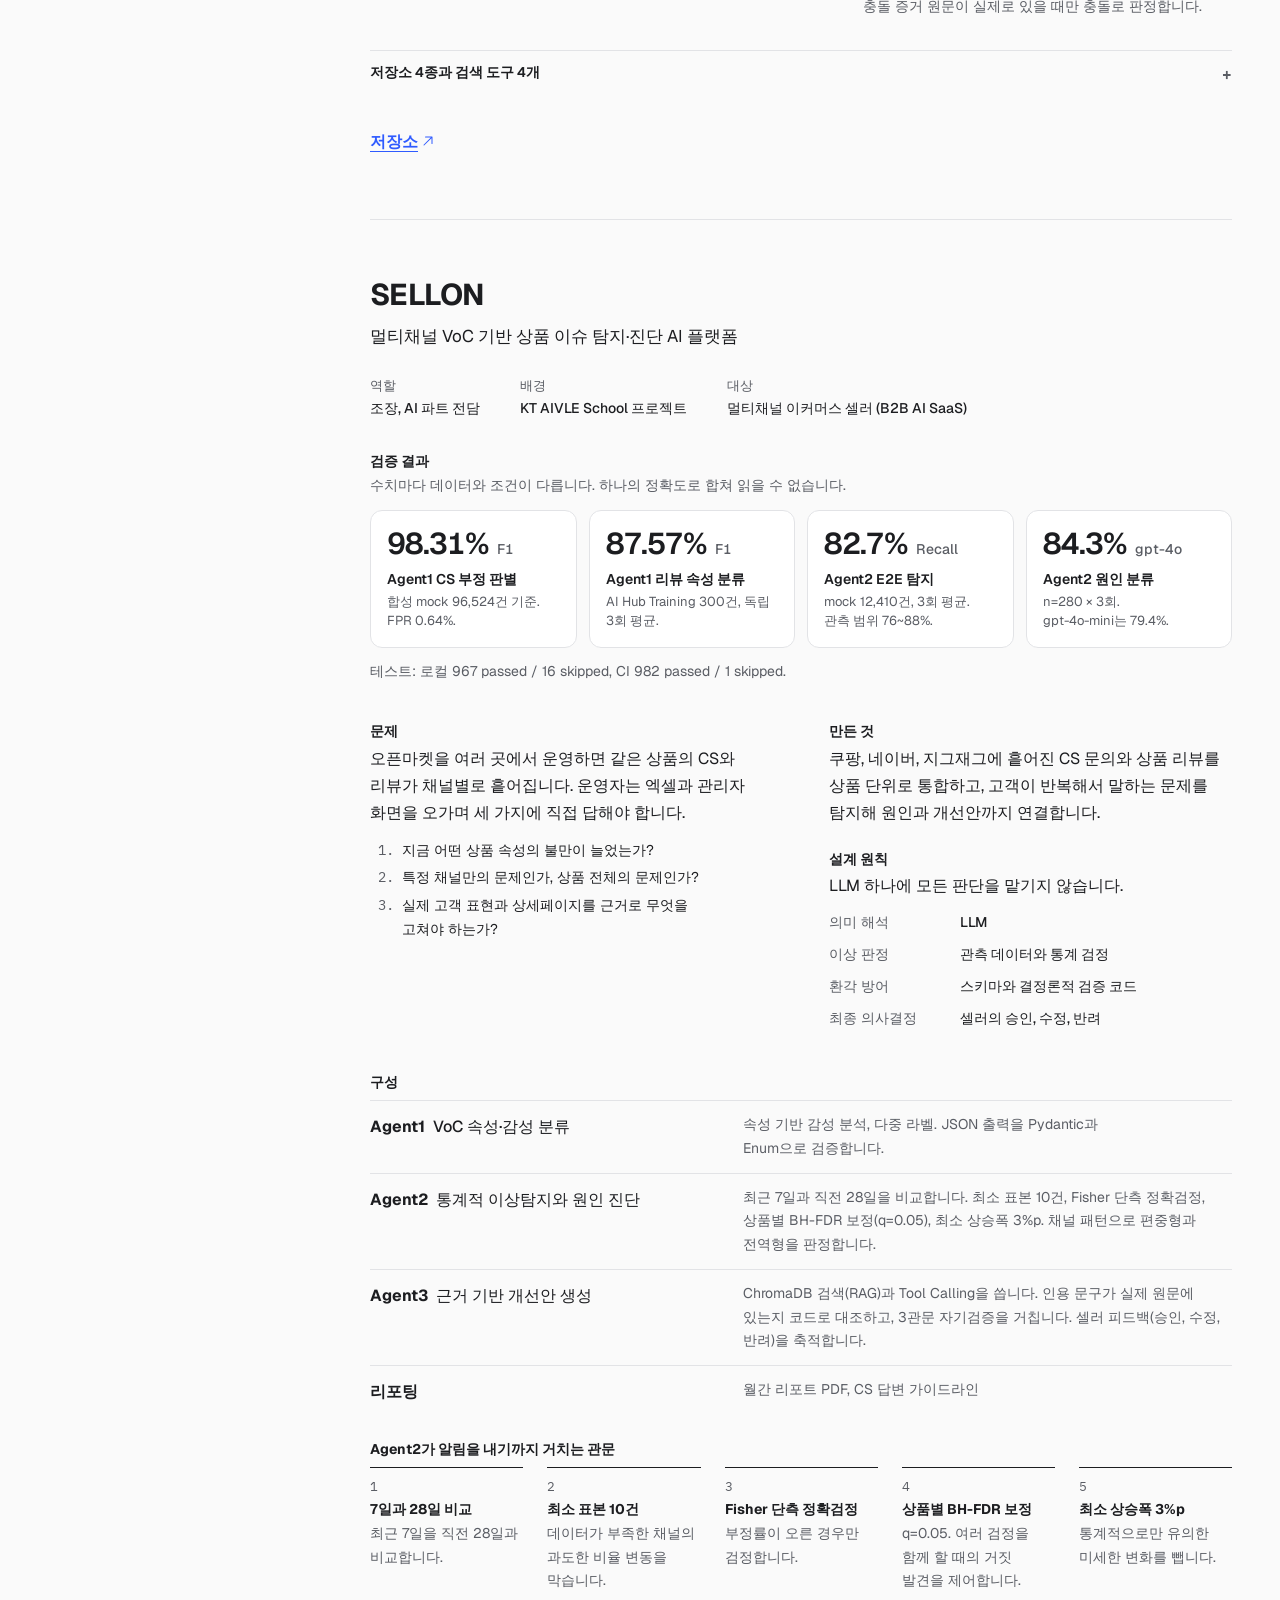
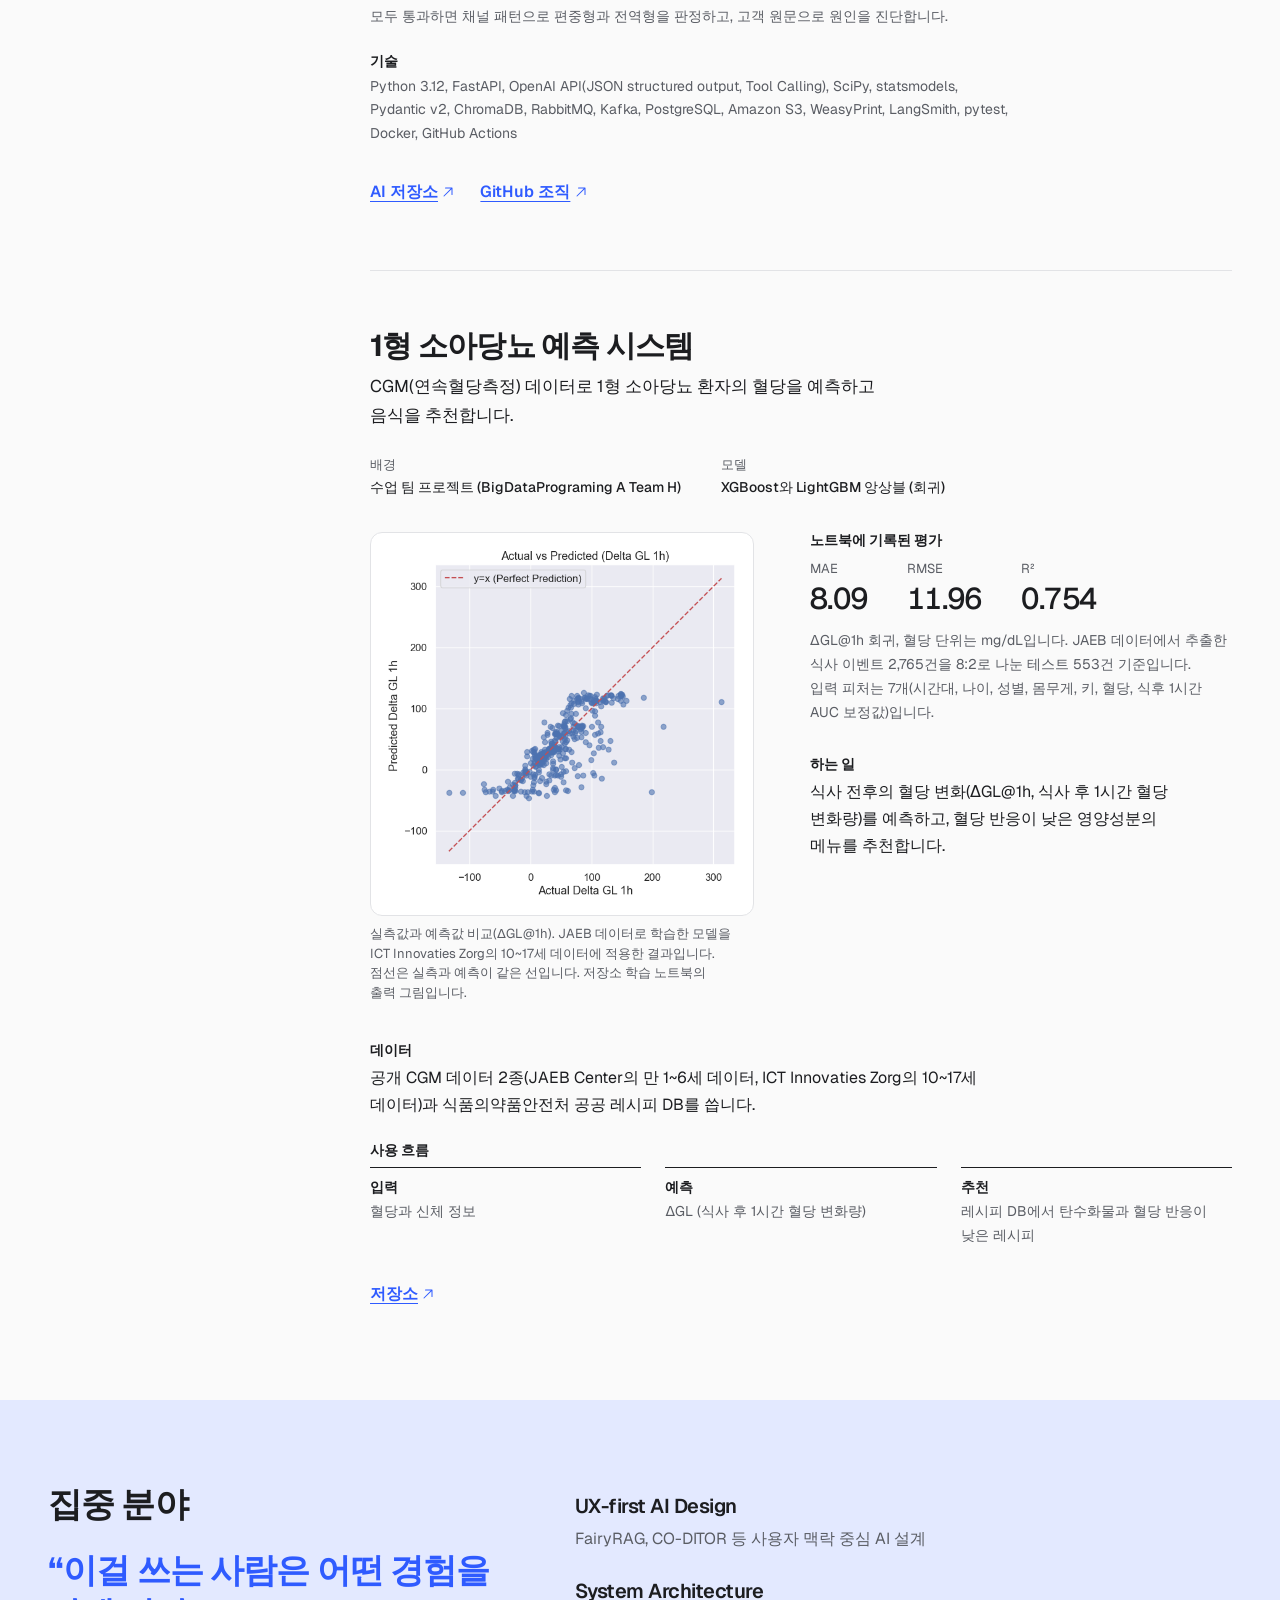
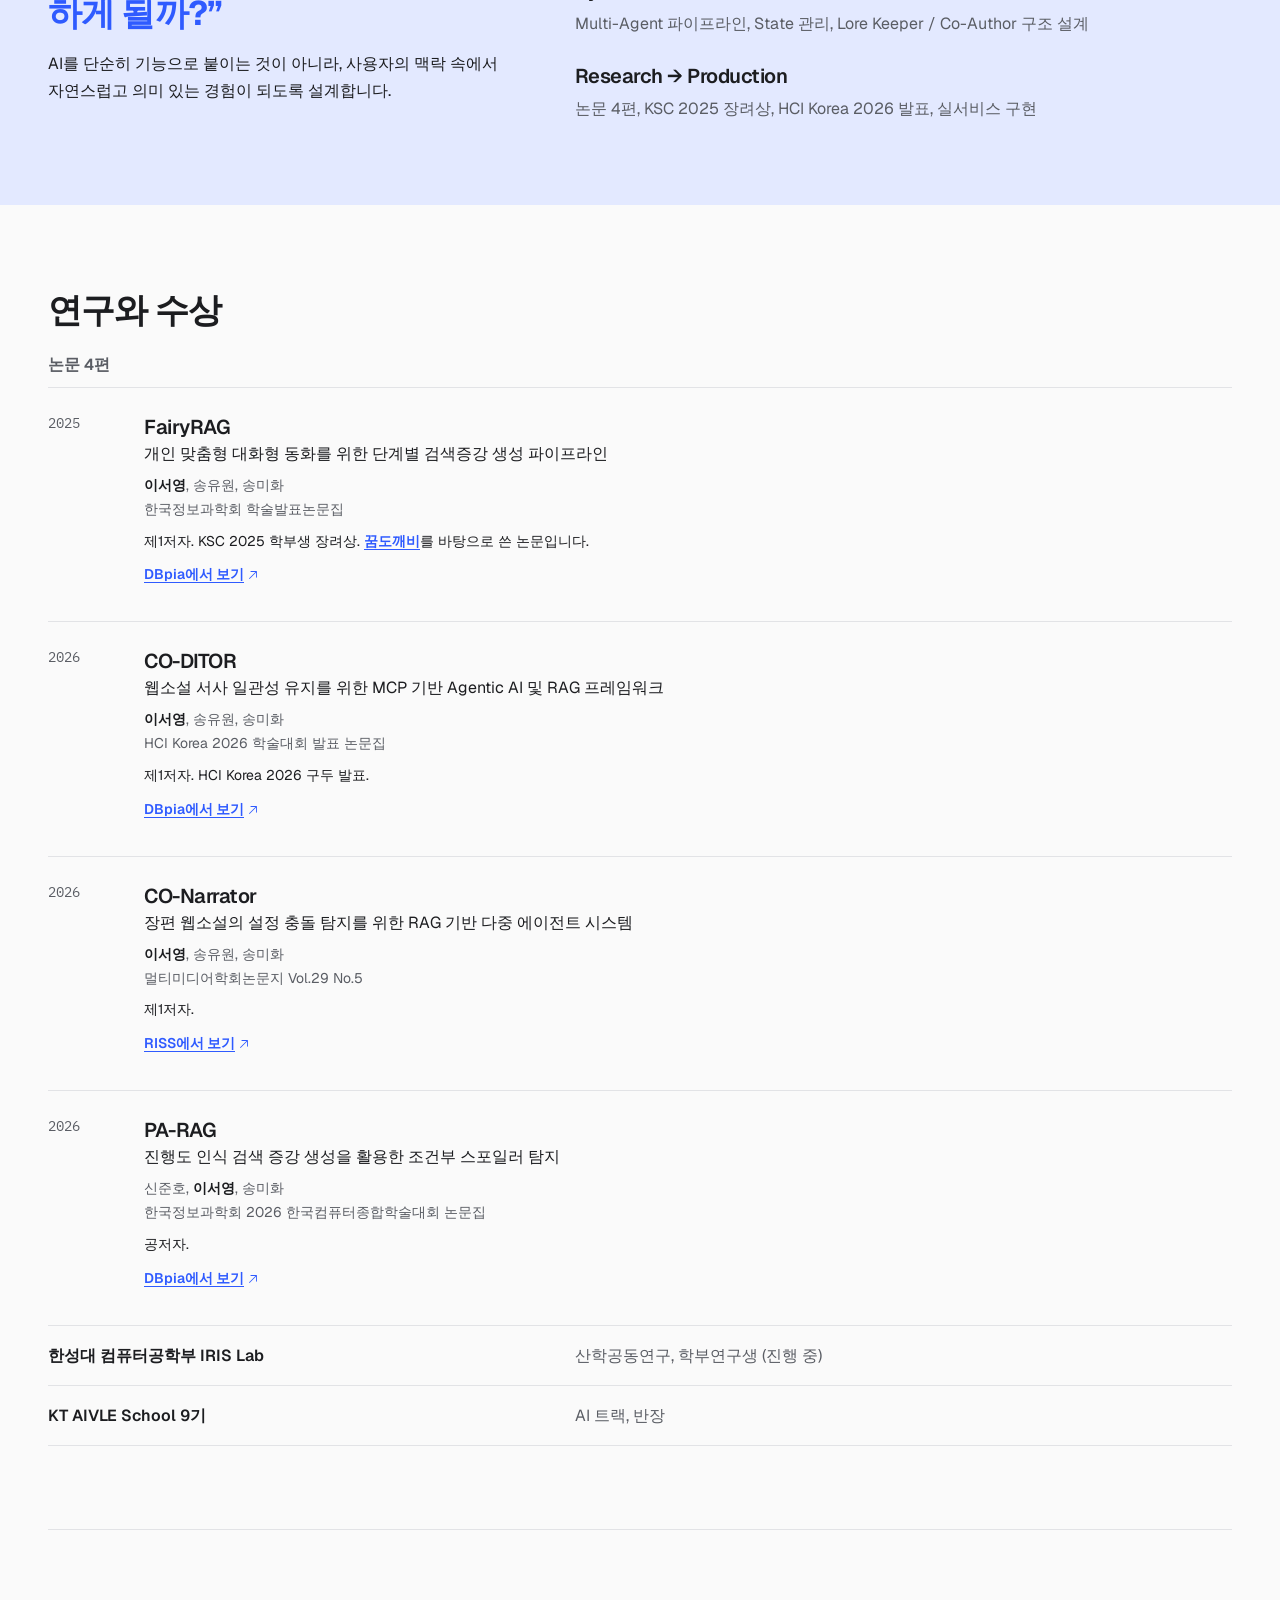
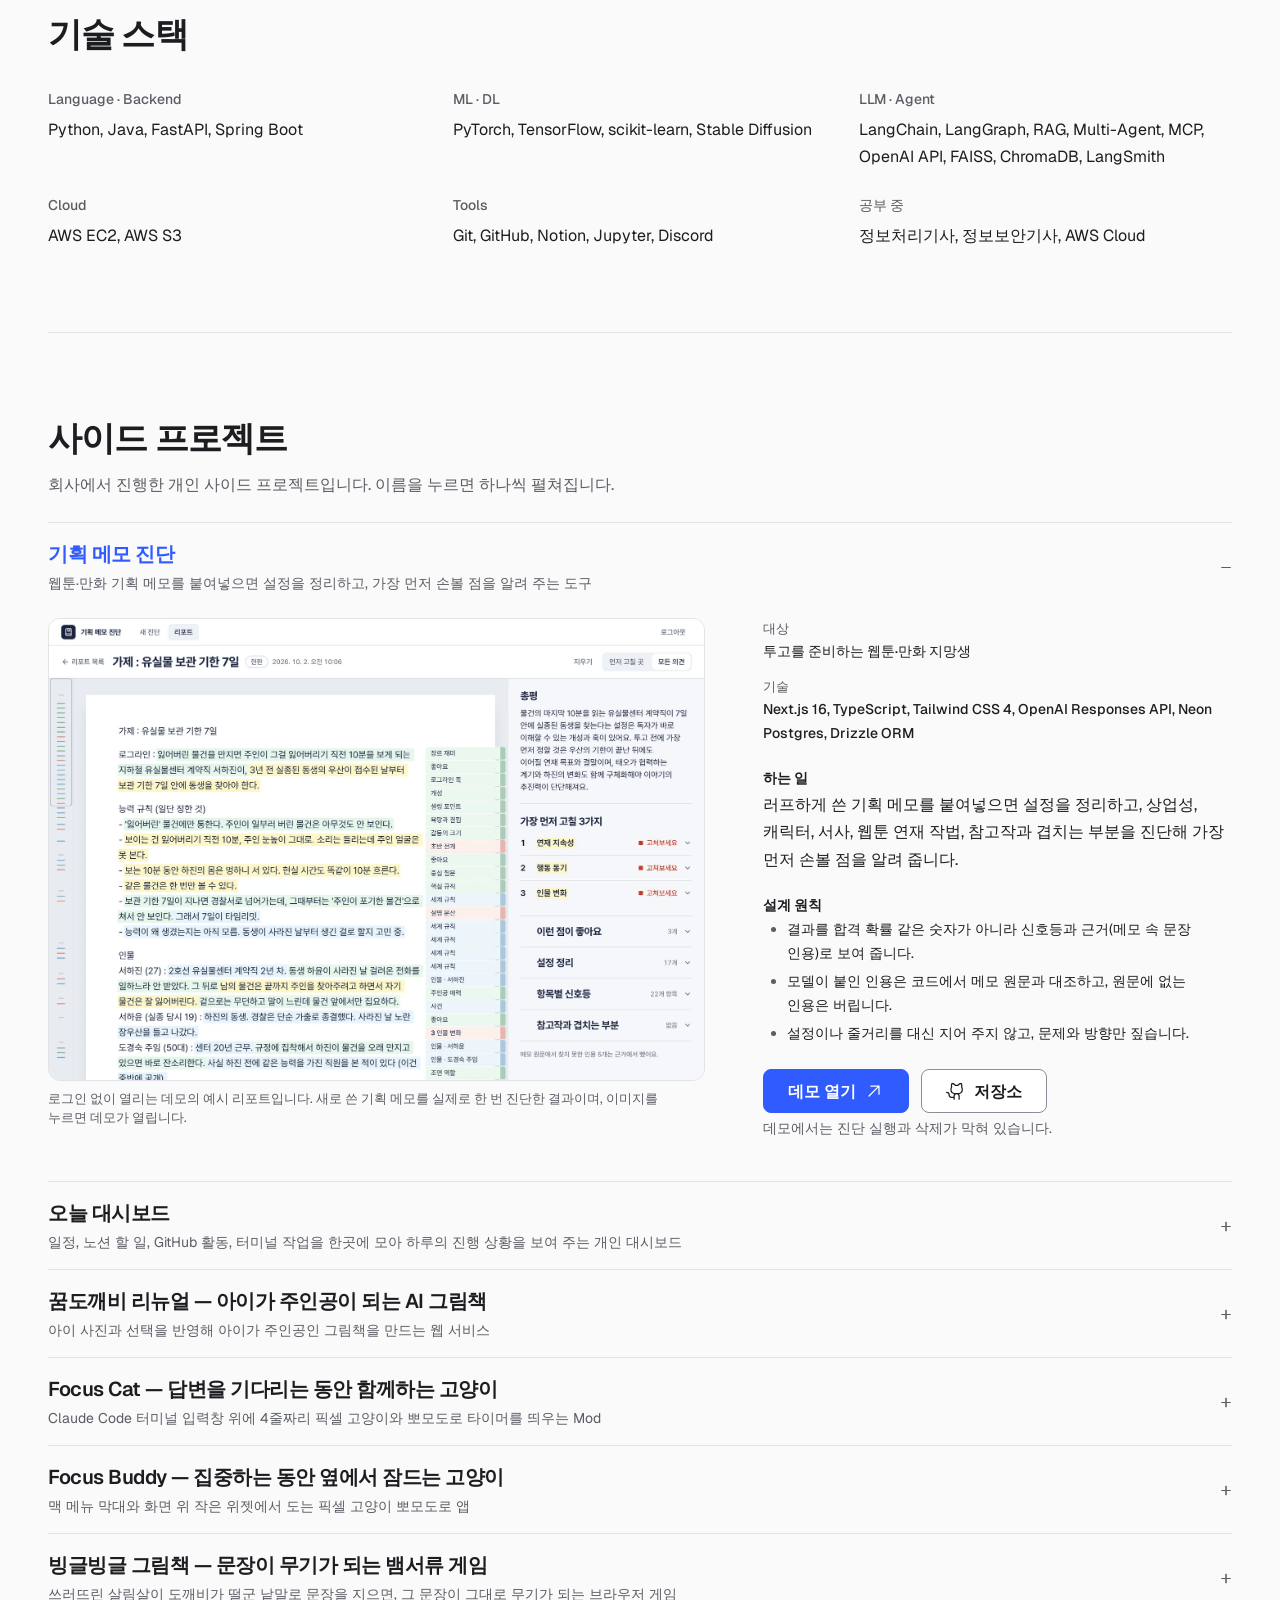
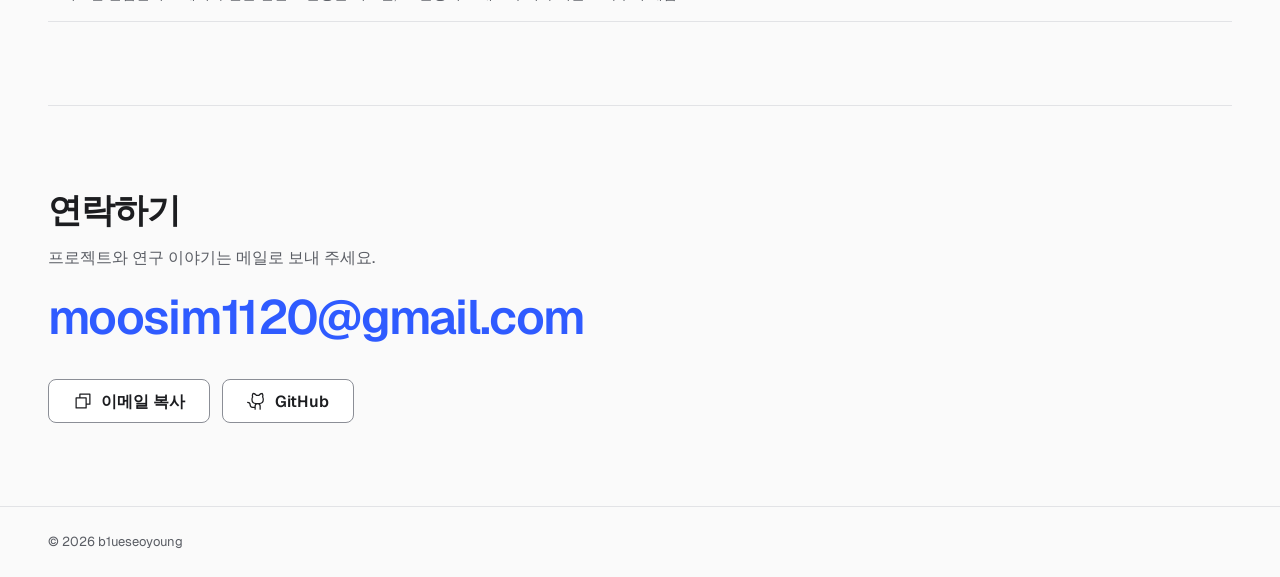
==== commit e486b7e2: "Update the Bingeul Picturebook game: storybook UI, story, bosses, meta progression" ====
--- a/index.html
+++ b/index.html
@@ -685,20 +685,21 @@
               <div class="side-text">
                 <dl class="meta">
                   <div><dt>실행</dt><dd>브라우저에서 바로 플레이 (데스크톱 권장, 휴대폰은 화면을 끌어 조작)</dd></div>
-                  <div><dt>기술</dt><dd>바닐라 JavaScript, Canvas 2D, Bun</dd></div>
+                  <div><dt>기술</dt><dd>바닐라 JavaScript, Canvas 2D, WebAudio, Bun</dd></div>
                 </dl>
                 <h4>하는 일</h4>
-                <p>꿈도깨비의 마스코트 부기가 밤마다 그림책을 먹어 치우는 도깨비로 나오는 뱀서류&#8288;(Vampire Survivors류)&#8288; 게임입니다. 레벨업 때 고른 낱말이 '서영이의 고무신이 빙글빙글 돌았어요' 같은 문장이 되고, 그 문장의 글자가 그대로 탄환이 되어 날아갑니다. 판을 거듭할수록 엽전과 새 낱말이 쌓이고 부기의 과거가 한 장씩 드러나는 이야기를 만들고 있습니다.</p>
+                <p>꿈도깨비의 마스코트 부기가 밤마다 그림책을 먹어 치우는 도깨비로 나오는 뱀서류&#8288;(Vampire Survivors류)&#8288; 게임입니다. 레벨업 때 고른 낱말이 '서영이의 고무신이 빙글빙글 돌았어요' 같은 문장이 되고, 그 글자가 그대로 탄환이 되어 날아갑니다. 밤이 끝나면 고른 문장과 움직인 길로 그 밤의 그림책 한 권이 만들어지고, 판을 거듭할수록 부기의 과거 페이지 6장과 엔딩 2개로 이어지는 이야기가 열립니다. 엽전으로 사는 영구 강화, 단어장 해금, 내기 보상이 누적 성장 요소입니다.</p>
                 <h4>설계 원칙</h4>
                 <ul>
-                  <li>한국어 의태어의 소리가 무기 규칙입니다. 빙글빙글은 크고 느리고 세며, 뱅글뱅글은 작고 빠르고 많습니다. 쓰는 낱말은 모두 표준국어대사전에서 확인했습니다.</li>
-                  <li>게임 로직을 화면과 분리해서, 자동 플레이 봇으로 생존 시간과 카드 선택률을 시뮬레이션해 밸런스를 맞춥니다.</li>
-                  <li>엔진 없이 만들어 첫 화면이 바로 뜨고, 적 1,000마리를 띄운 측정에서도 프레임이 떨어지지 않았습니다.</li>
+                  <li>한국어 의태어의 소리가 무기 규칙입니다. 빙글빙글은 크고 느리고 세며, 뱅글뱅글은 작고 빠르고 많고, 삥글삥글처럼 더 센 소리가 되면 진화합니다. 쓰는 낱말은 모두 표준국어대사전에서 확인했습니다.</li>
+                  <li>게임 로직을 화면과 분리해서, 자동 플레이 봇으로 생존 시간, 클리어율, 카드 선택률을 시뮬레이션해 밸런스를 맞췄습니다.</li>
+                  <li>엔진과 오디오 파일 없이 만들어 첫 화면이 바로 뜨고, 적 1,000마리를 띄운 측정에서도 프레임이 떨어지지 않았습니다.</li>
                 </ul>
                 <div class="side-actions">
                   <a class="btn primary" href="game/"><span class="visually-hidden">빙글빙글 그림책 </span>게임 하기<svg class="icon" aria-hidden="true"><use href="#i-arrow-up-right" /></svg></a>
-                </div>
-                <p class="block-note">2주차 과제로 만들고 있는 게임이라 내용이 계속 바뀝니다. 진행 상황은 이 브라우저에만 저장됩니다. 캐릭터와 배경 그림은 AI 이미지 생성으로 그렸습니다.</p>
+                  <a class="btn" href="game/?preset=night4"><span class="visually-hidden">빙글빙글 그림책 </span>마지막 밤부터 보기</a>
+                </div>
+                <p class="block-note">2주차 과제로 만든 게임입니다. '마지막 밤부터 보기'는 평가용 저장 칸으로, 페이지 6장과 마지막 밤이 열린 상태에서 엔딩까지 바로 볼 수 있습니다. 진행은 이 브라우저에만 저장됩니다. 캐릭터와 배경 그림은 AI 이미지 생성으로 그렸습니다.</p>
               </div>
             </div>
           </details>
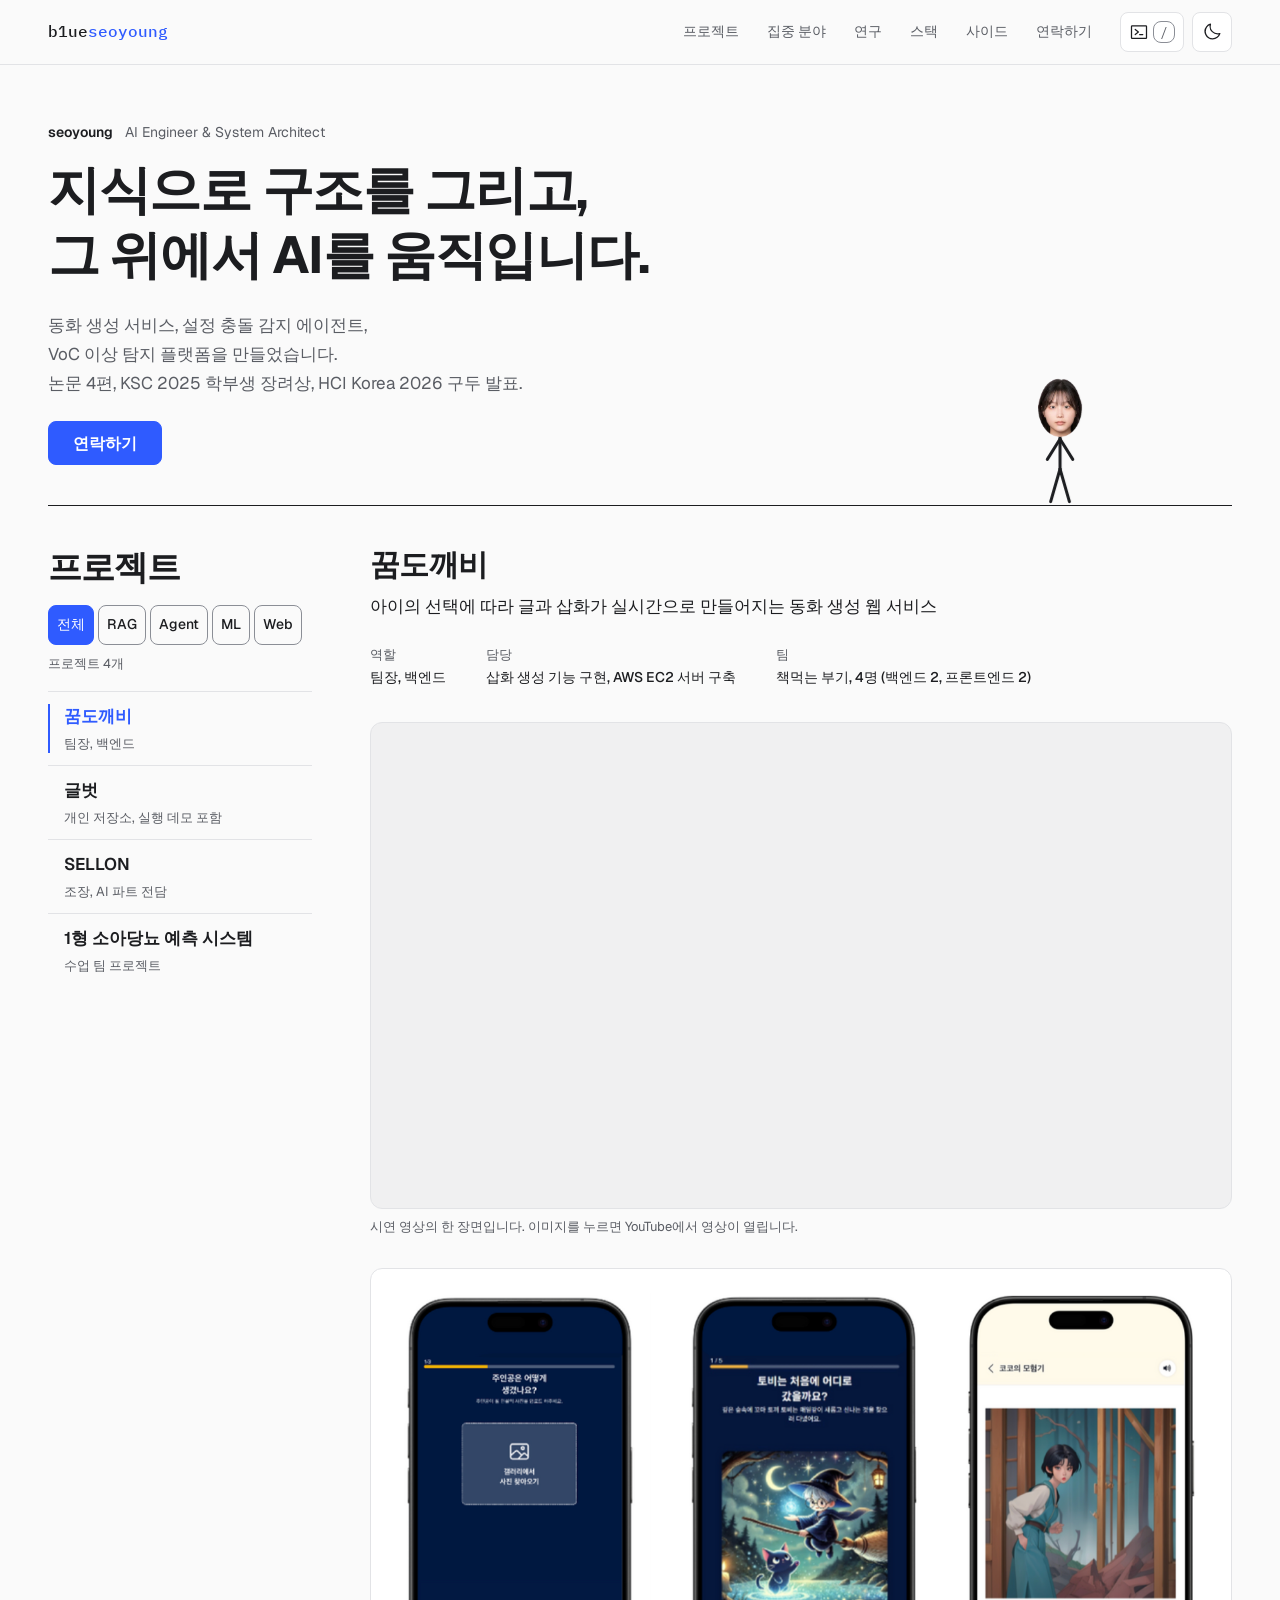
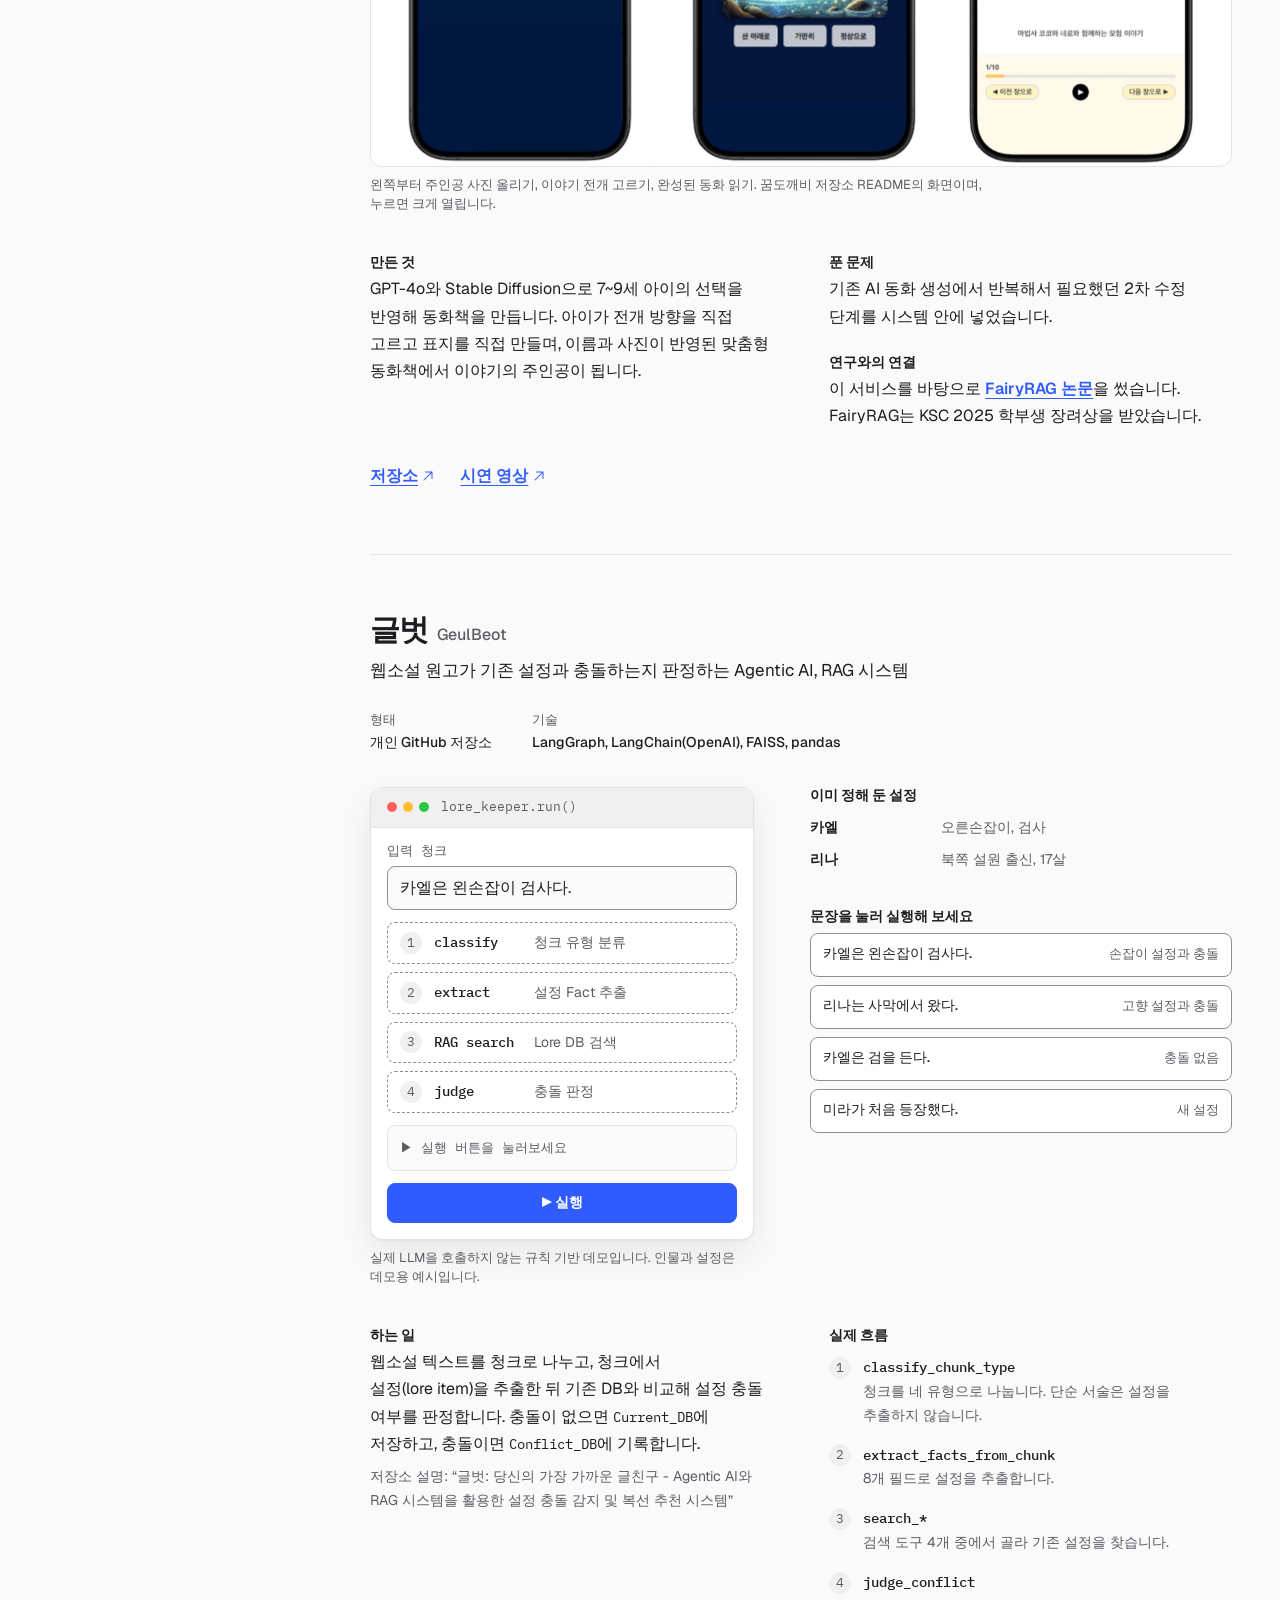
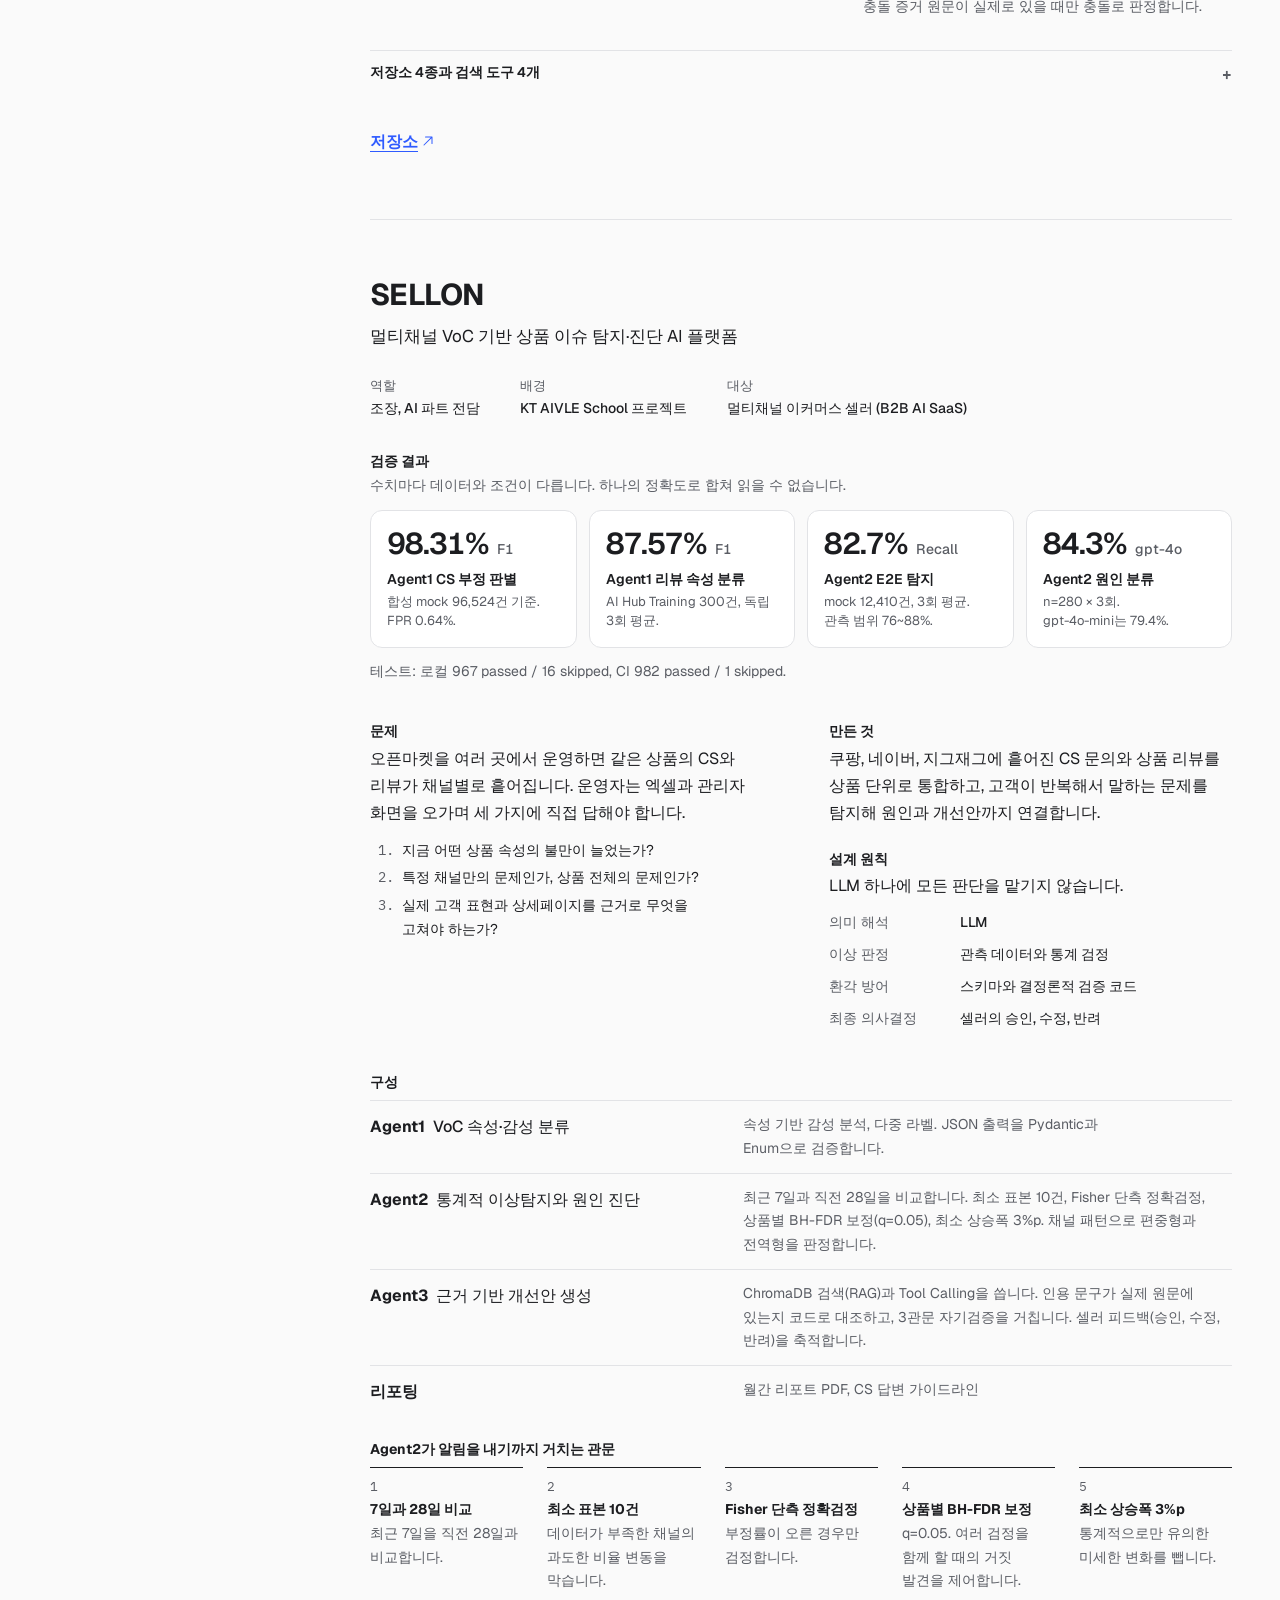
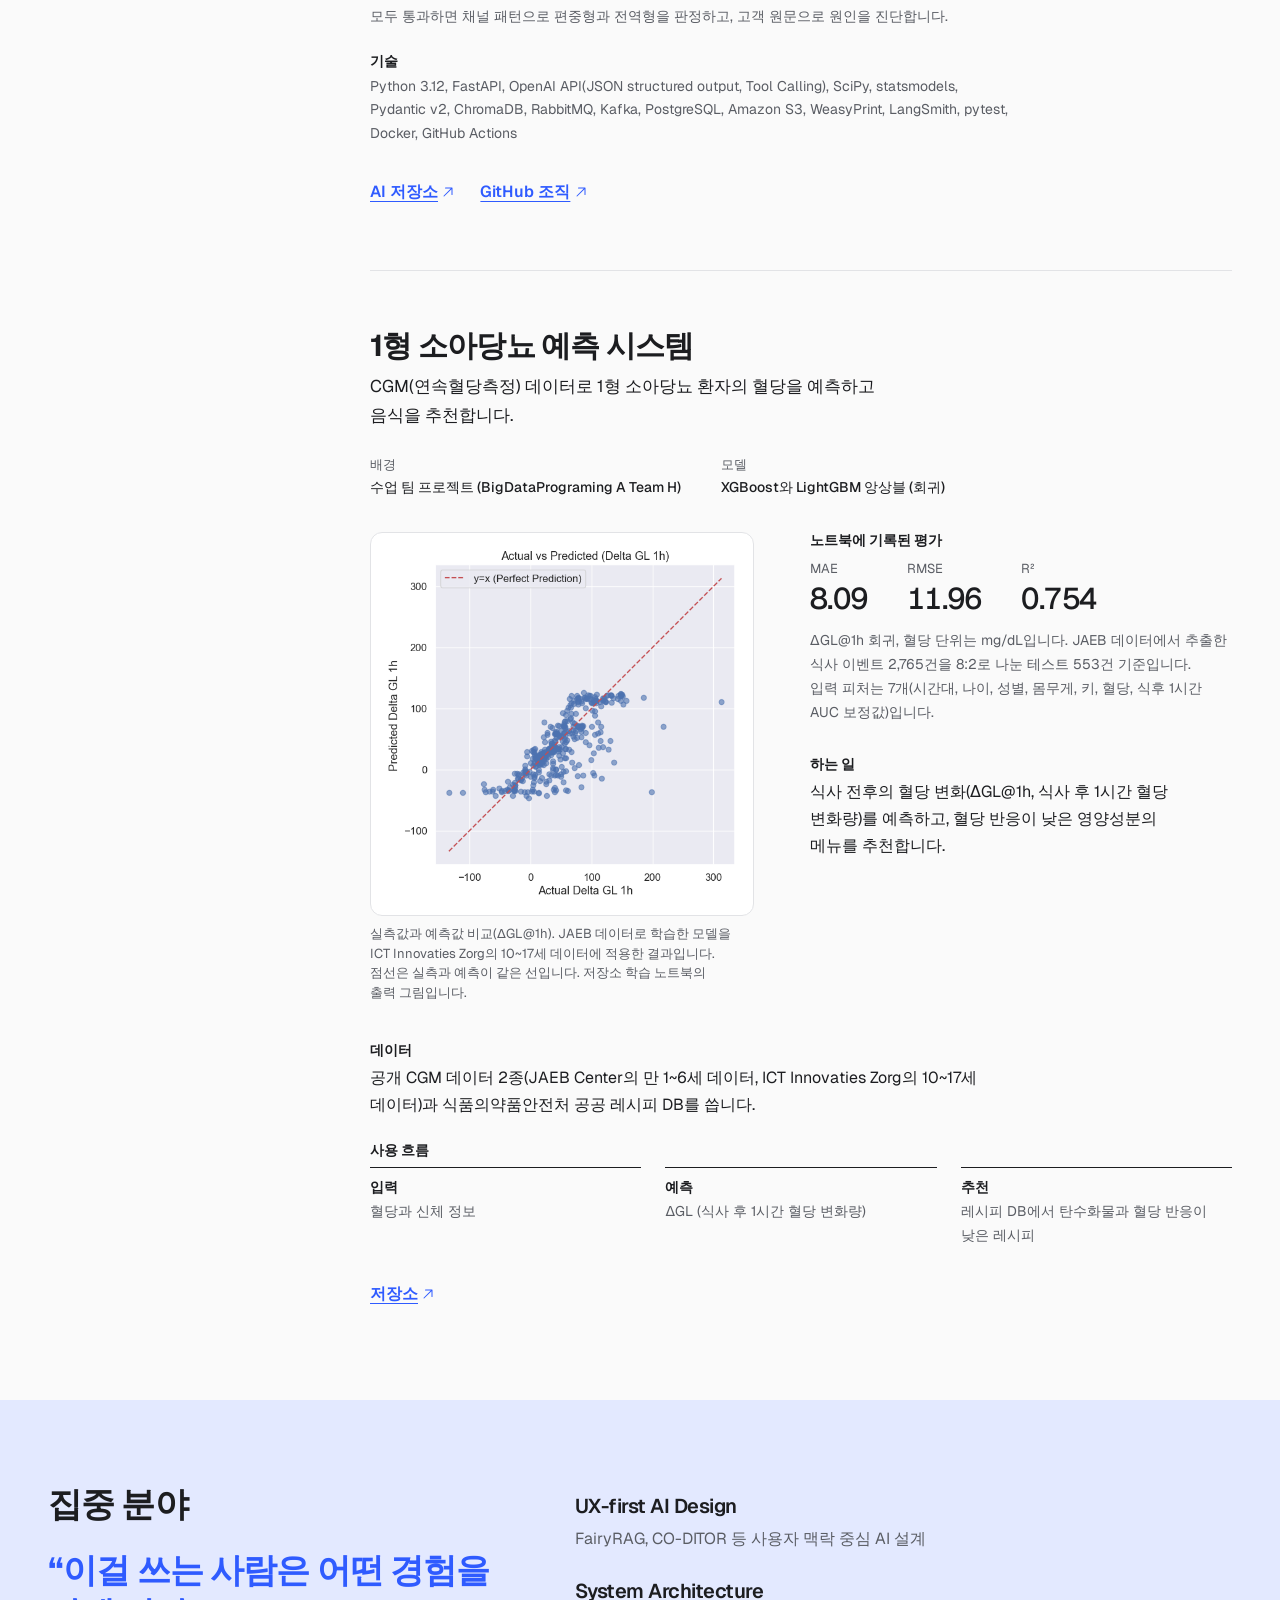
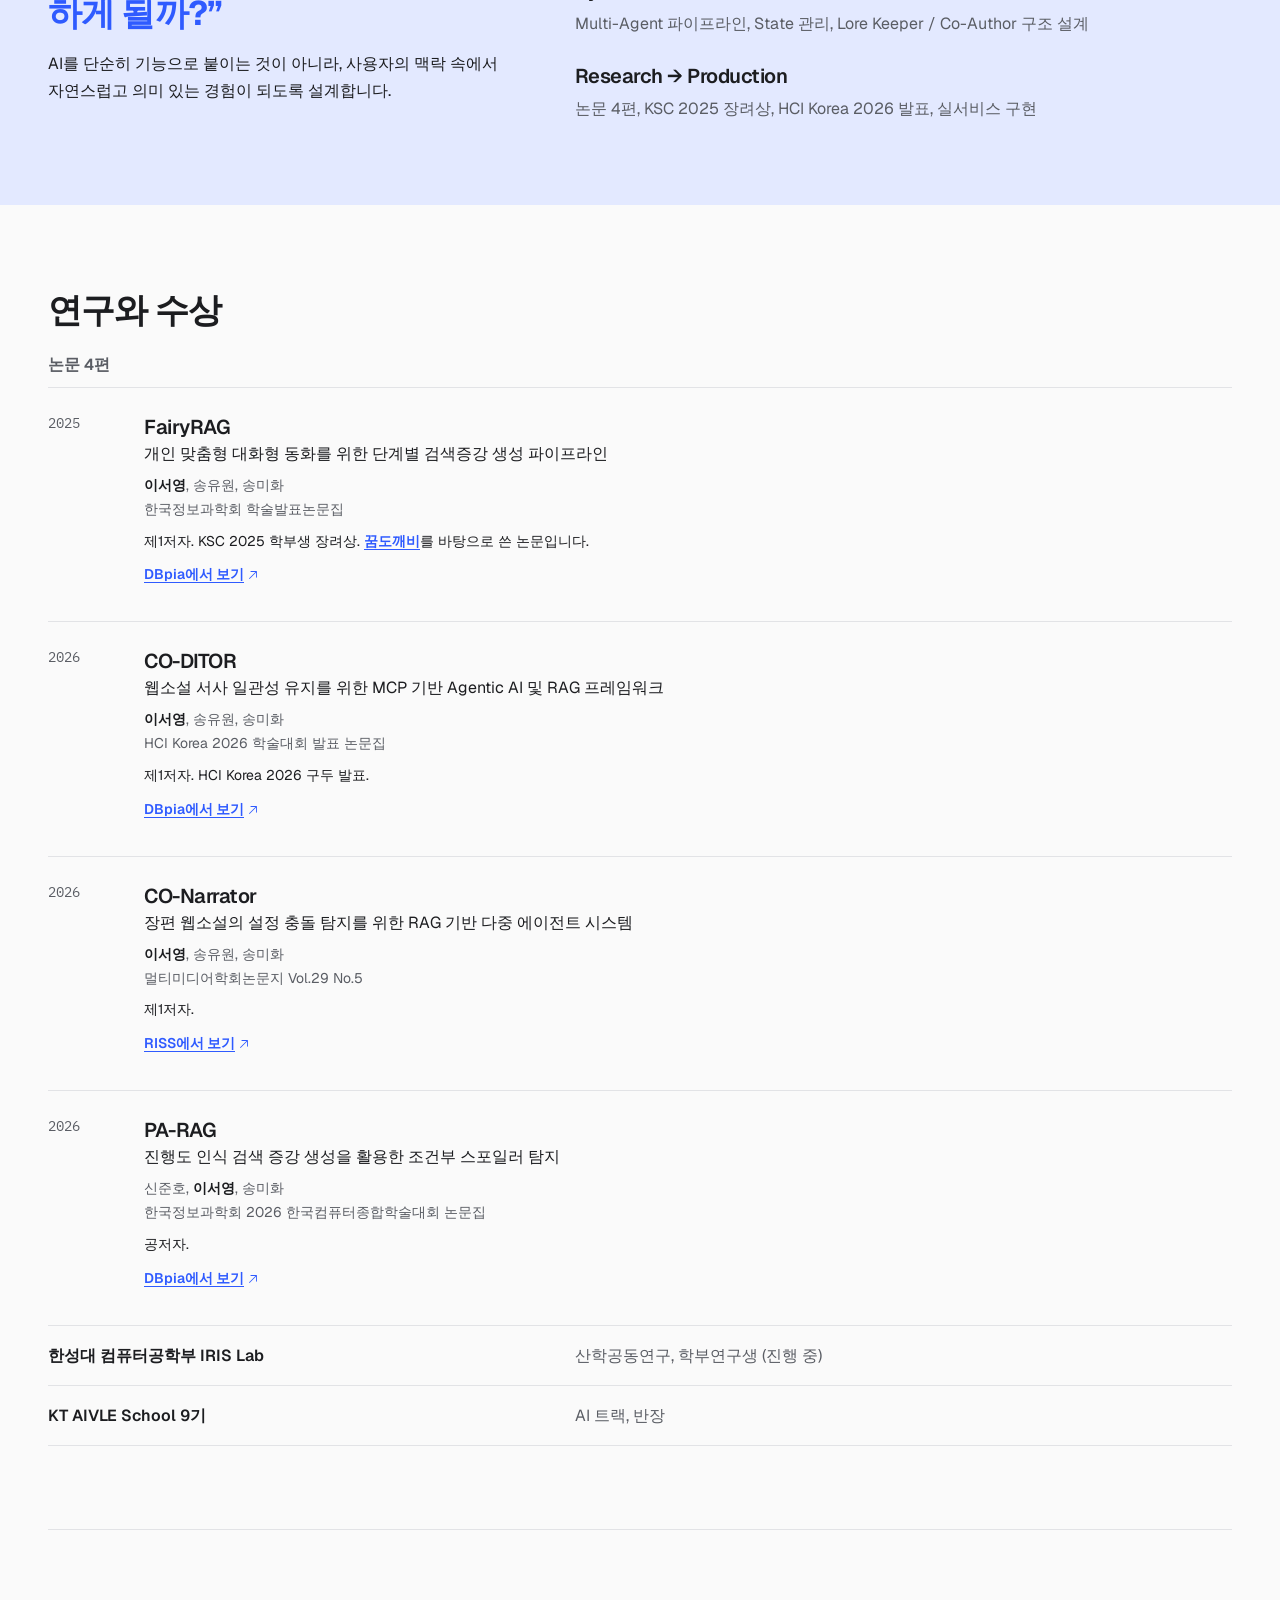
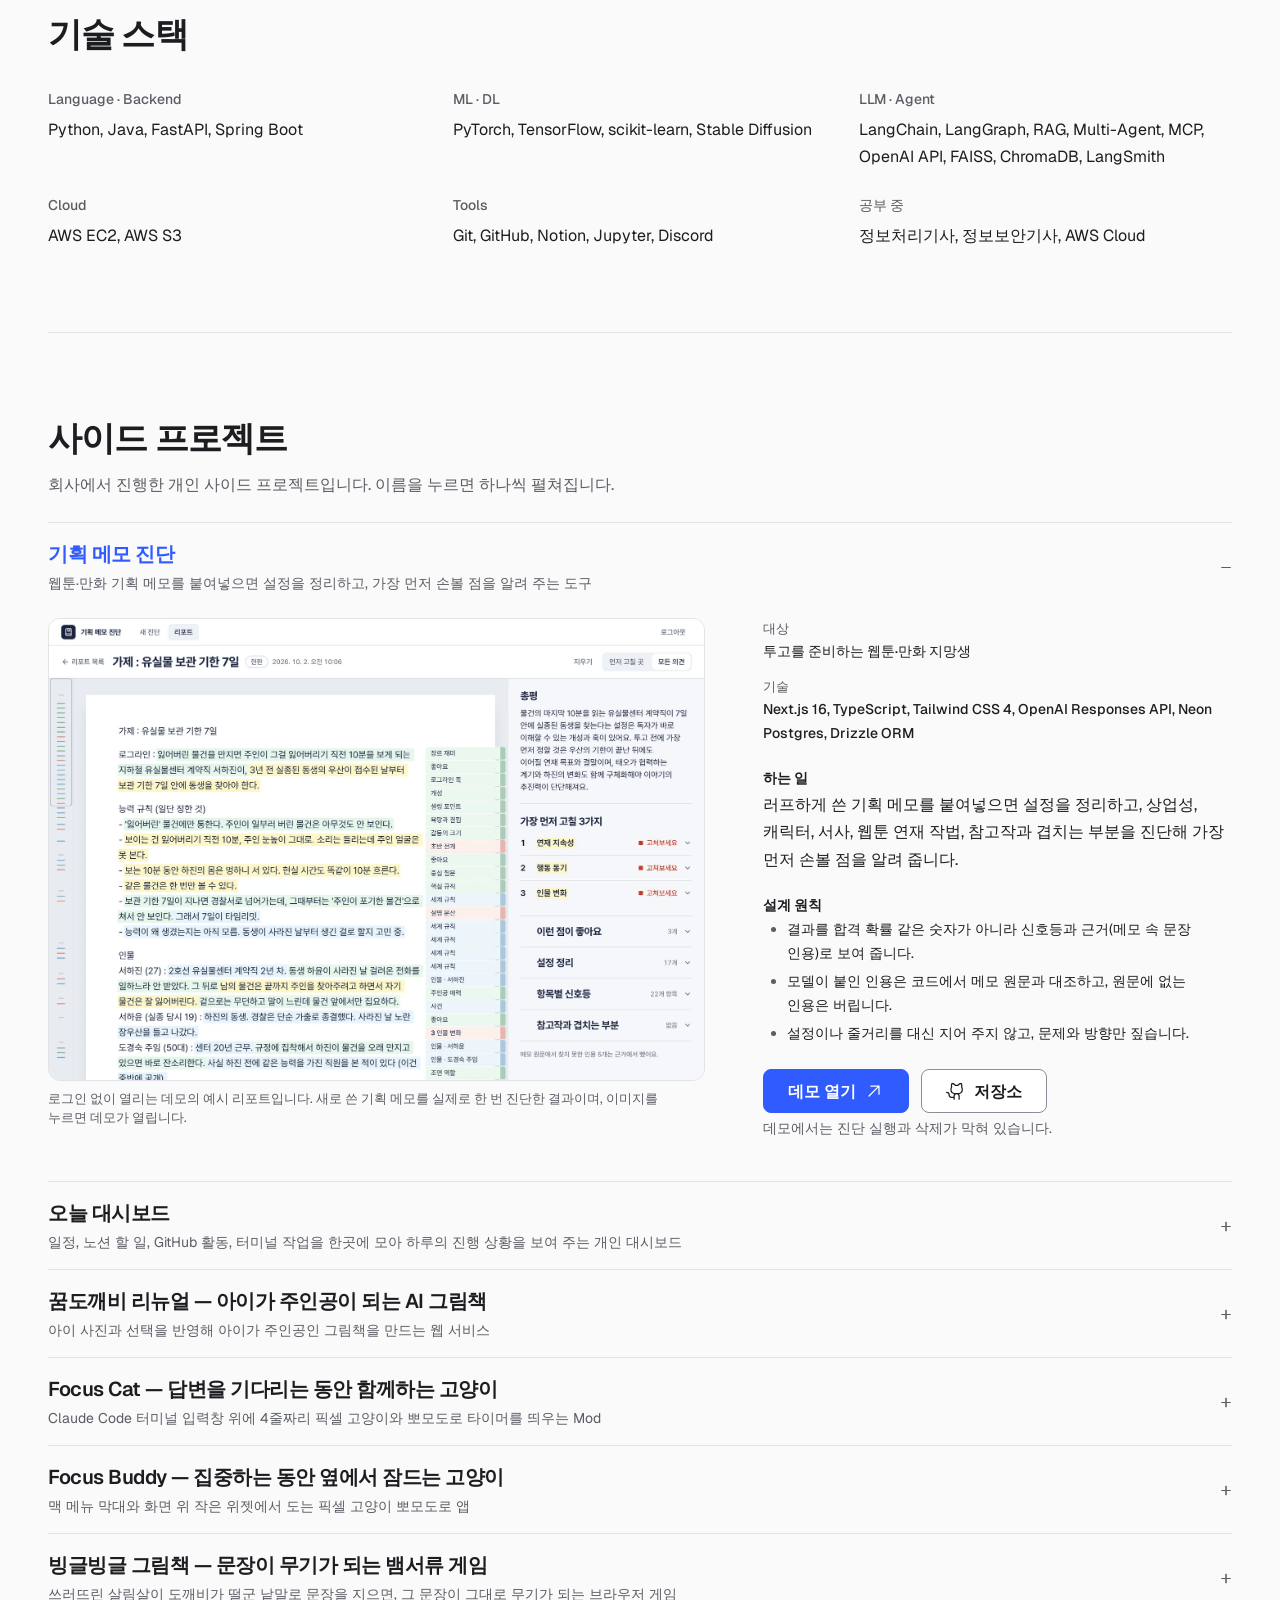
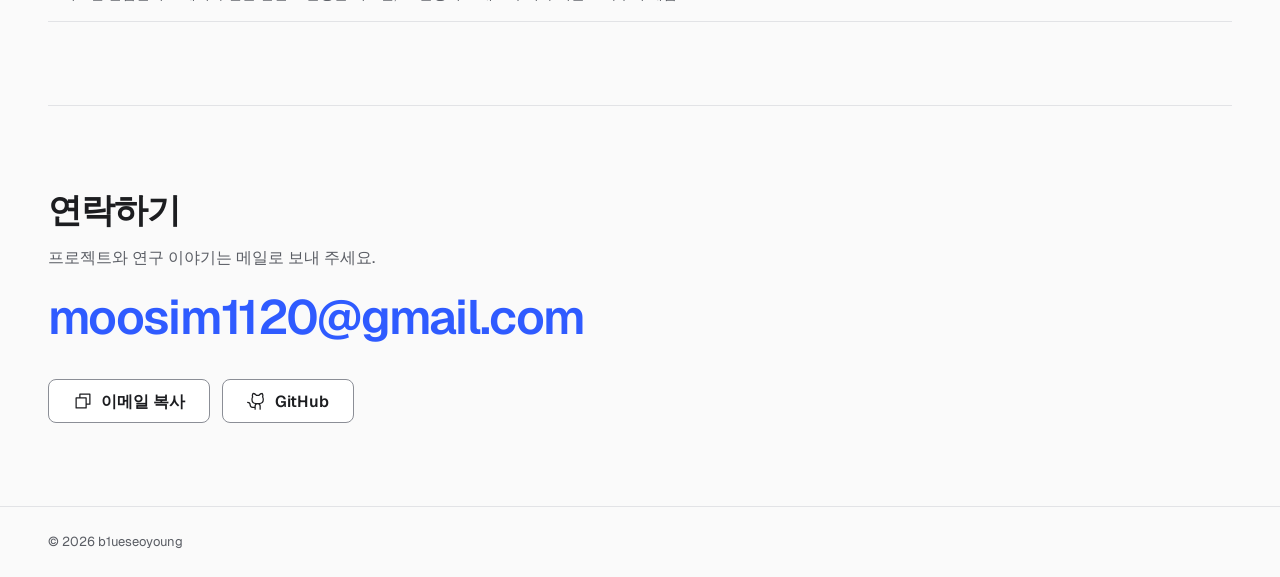
==== commit bff120ce: "Add the face likeness evaluation to the Kkumdokkaebi renewal" ====
--- a/index.html
+++ b/index.html
@@ -597,6 +597,89 @@
                   <a class="btn primary" href="https://github.com/b1ueseoyoung/boogie-renewal" target="_blank" rel="noopener"><svg class="icon" aria-hidden="true"><use href="#i-github" /></svg><span class="visually-hidden">꿈도깨비 리뉴얼 </span>저장소<span class="visually-hidden"> (새 탭)</span></a>
                 </div>
               </div>
+              <div class="side-text side-eval">
+                <h4>품질 검증 — 삽화 속 얼굴이 사진과 닮았는가</h4>
+                <p>사진 1장으로 만든 삽화에서 얼굴이 유지되는지 직접 측정했습니다. 기존 방식&#8288;(ComfyUI와 IP-Adapter)&#8288; 2종과 GPT Image 참조 방식 3종을 같은 장면 5개로 비교하고&#8288;(그림 65장)&#8288;, 생성 방식을 프롬프트 개선, 얼굴 보정, 측정 후 재생성의 3단계로 고쳤습니다. 닮은 정도는 얼굴 인식 모델&#8288;(ArcFace)&#8288;로 잰 원본 사진과의 얼굴 유사도입니다.</p>
+                <dl class="pairs scores">
+                  <div><dt>사진 유사도 평균</dt><dd>0.34 → 0.51</dd></div>
+                  <div><dt>0.45 이상인 칸</dt><dd>6/15 → 10/15</dd></div>
+                  <div><dt>승인 캐릭터 유사도</dt><dd>0.67 → 0.73</dd></div>
+                  <div><dt>그림 1장당 호출</dt><dd>1회 → 3.33회</dd></div>
+                </dl>
+                <p class="block-note">현재 서비스 방식에서 개선 방식으로 바꿨을 때의 변화입니다. 유사도는 1이면 같은 얼굴, 다른 사람끼리는 0.0 안팎이고, 실사 사진의 같은 인물 판정 기준은 0.30~0.45입니다. 승인 캐릭터 유사도는 한 권 안에서 같은 인물로 유지되는지를 봅니다.</p>
+                <div class="eval-row">
+                  <figure class="fig eval-chart">
+                    <div class="fig-frame">
+                      <p class="bars-title" id="boogieBarsTitle">원본 사진과의 얼굴 유사도 평균</p>
+                      <ol class="bars" aria-labelledby="boogieBarsTitle">
+                        <li class="is-muted" style="--v: .03"><span class="bar-name">다른 사람&#8288;(대조군)</span><span class="bar-track"><span class="bar"></span></span><span class="bar-value">0.03</span></li>
+                        <li class="is-muted" style="--v: .24"><span class="bar-name">기존 방식</span><span class="bar-track"><span class="bar"></span></span><span class="bar-value">0.24</span></li>
+                        <li class="is-muted" style="--v: .34"><span class="bar-name">현재 서비스 방식</span><span class="bar-track"><span class="bar"></span></span><span class="bar-value">0.34</span></li>
+                        <li style="--v: .43"><span class="bar-name">+ 프롬프트·참조 개선</span><span class="bar-track"><span class="bar"></span></span><span class="bar-value">0.43</span></li>
+                        <li style="--v: .49"><span class="bar-name">+ 얼굴 보정</span><span class="bar-track"><span class="bar"></span></span><span class="bar-value">0.49</span></li>
+                        <li class="is-final" style="--v: .51"><span class="bar-name">+ 재생성&#8288;(개선 방식)</span><span class="bar-track"><span class="bar"></span></span><span class="bar-value">0.51</span></li>
+                      </ol>
+                      <div class="bars-axis" aria-hidden="true"><div class="axis-ticks"><span style="--t: 0">0</span><span style="--t: .2">0.2</span><span style="--t: .4">0.4</span><span style="--t: .6">0.6</span><span style="--t: .8">0.8</span></div></div>
+                    </div>
+                    <figcaption>옅은 파란 띠는 같은 인물 판정 기준&#8288;(0.30~0.45)&#8288;입니다. 위의 셋은 비교 실험 결과이고, 아래 셋은 현재 서비스 방식에 개선 단계를 하나씩 더한 결과입니다. 기존 방식은 원래 코드의 결함을 고친 버전이고, 대조군은 InsightFace 표본 사진 속 다른 사람 6명입니다.</figcaption>
+                  </figure>
+                  <div>
+                    <h4>결과와 한계</h4>
+                    <ul>
+                      <li>효과가 있던 것: 사진과 승인 캐릭터를 함께 참조하고 닮음 우선, 얼굴 묘사, 미화 금지를 넣은 프롬프트, 그리고 구도와 표정은 두고 얼굴만 사진에 맞게 다시 그리는 보정입니다. 보정은 얼굴이 작은 전신과 옷이 바뀐 장면에서 가장 크게 올랐습니다.</li>
+                      <li>채택하지 않은 것: 사진만 참조하면 수치는 더 높았지만 미소가 무표정으로 바뀌고 지시에 없는 옷이 나왔습니다. 반실사 화풍과 구도 규칙은 효과가 없었습니다.</li>
+                      <li>재현: 웃음과 옆얼굴 단서 문장만 더한 같은 3단계 방식을 독립적으로 한 번 더 돌려도 0.51이 나왔습니다. 단서 문장 자체의 효과는 없었습니다. 생성 실패&#8288;(거절, 시간 초과)&#8288;는 306번 호출 중 0건입니다.</li>
+                      <li>남은 문제: 옆모습&#8288;(0.29)&#8288;과 눈을 감고 크게 웃는 표정&#8288;(0.449)&#8288;은 0.45에 못 미쳤습니다. 정면 사진과 비교하는 측정 방식의 한계도 섞여 있습니다.</li>
+                      <li>한계: 성인 1명, 사진 1장의 결과입니다. 후보 선택과 평가에 같은 지표를 써서 수치가 낙관적이고, 사람 평가는 하지 않았습니다. 보호자 동의를 받은 아이 사진 여러 장으로 다시 검증할 계획입니다.</li>
+                    </ul>
+                  </div>
+                </div>
+                <figure class="fig eval-faces">
+                  <ul class="faces">
+                    <li>
+                      <p class="face-scene">정면</p>
+                      <div class="face-pair">
+                        <div class="face"><img src="assets/boogie-eval-current-front.webp" width="373" height="480" loading="lazy" decoding="async" alt="현재 방식으로 그린 정면 장면. 숲속 빈터에서 흰 티셔츠와 청바지 차림의 긴 머리 인물이 정면을 보고 미소 짓는다." /><p class="face-score"><span>현재</span>0.47</p></div>
+                        <div class="face is-improved"><img src="assets/boogie-eval-improved-front.webp" width="373" height="480" loading="lazy" decoding="async" alt="개선 방식으로 그린 정면 장면. 같은 숲속 빈터에서 같은 차림의 인물이 정면을 보고 미소 짓는다." /><p class="face-score"><span>개선</span>0.59</p></div>
+                      </div>
+                    </li>
+                    <li>
+                      <p class="face-scene">옆모습</p>
+                      <div class="face-pair">
+                        <div class="face"><img src="assets/boogie-eval-current-side.webp" width="373" height="480" loading="lazy" decoding="async" alt="현재 방식으로 그린 옆모습 장면. 강가 흙길을 걷는 인물의 전신 옆모습이며 얼굴이 작게 보인다." /><p class="face-score"><span>현재</span>0.06</p></div>
+                        <div class="face is-improved"><img src="assets/boogie-eval-improved-side.webp" width="373" height="480" loading="lazy" decoding="async" alt="개선 방식으로 그린 옆모습 장면. 노을 진 강변 길을 걷는 인물의 전신 옆모습이다." /><p class="face-score"><span>개선</span>0.31</p></div>
+                      </div>
+                    </li>
+                    <li>
+                      <p class="face-scene">크게 웃는 표정</p>
+                      <div class="face-pair">
+                        <div class="face"><img src="assets/boogie-eval-current-expression.webp" width="373" height="480" loading="lazy" decoding="async" alt="현재 방식으로 그린 웃는 장면. 축제 거리에서 빨간 풍선을 든 인물이 눈을 감고 입을 크게 벌려 웃는다." /><p class="face-score"><span>현재</span>0.31</p></div>
+                        <div class="face is-improved"><img src="assets/boogie-eval-improved-expression.webp" width="373" height="480" loading="lazy" decoding="async" alt="개선 방식으로 그린 웃는 장면. 같은 축제 거리에서 빨간 풍선을 든 인물이 눈을 감고 크게 웃는다." /><p class="face-score"><span>개선</span>0.47</p></div>
+                      </div>
+                    </li>
+                    <li>
+                      <p class="face-scene">전신</p>
+                      <div class="face-pair">
+                        <div class="face"><img src="assets/boogie-eval-current-full-body.webp" width="373" height="480" loading="lazy" decoding="async" alt="현재 방식으로 그린 전신 장면. 비 오는 거리에서 인물이 웅덩이를 뛰어넘으며 물이 튄다." /><p class="face-score"><span>현재</span>0.46</p></div>
+                        <div class="face is-improved"><img src="assets/boogie-eval-improved-full-body.webp" width="373" height="480" loading="lazy" decoding="async" alt="개선 방식으로 그린 전신 장면. 비 오는 거리에서 인물이 웅덩이 위로 뛰어오른다." /><p class="face-score"><span>개선</span>0.58</p></div>
+                      </div>
+                    </li>
+                    <li>
+                      <p class="face-scene">옷 바뀜</p>
+                      <div class="face-pair">
+                        <div class="face"><img src="assets/boogie-eval-current-outfit.webp" width="373" height="480" loading="lazy" decoding="async" alt="현재 방식으로 그린 옷 바뀜 장면. 비 오는 길에서 인물이 큰 우산을 들고 노란 비옷과 초록 장화를 입고 있다." /><p class="face-score"><span>현재</span>0.48</p></div>
+                        <div class="face is-improved"><img src="assets/boogie-eval-improved-outfit.webp" width="373" height="480" loading="lazy" decoding="async" alt="개선 방식으로 그린 옷 바뀜 장면. 같은 차림으로 큰 꽃무늬 우산을 들고 비 오는 길에 서 있다." /><p class="face-score"><span>개선</span>0.54</p></div>
+                      </div>
+                    </li>
+                  </ul>
+                  <figcaption>같은 장면 문장으로 만든 현재 서비스 방식&#8288;(1회차)&#8288;과 개선 방식&#8288;(첫 칸)&#8288;의 삽화입니다. 숫자는 원본 사진과의 얼굴 유사도입니다.</figcaption>
+                </figure>
+                <div class="side-actions">
+                  <a class="btn primary" href="assets/boogie-face-eval-report.pdf" target="_blank" rel="noopener"><span class="visually-hidden">꿈도깨비 삽화 얼굴 유지 검증 </span>보고서 보기<svg class="icon" aria-hidden="true"><use href="#i-arrow-up-right" /></svg><span class="visually-hidden"> (PDF, 새 탭)</span></a>
+                  <a class="btn" href="assets/boogie-face-eval-report.pdf" download="꿈도깨비-삽화-얼굴-유지-검증-보고서.pdf"><span class="visually-hidden">꿈도깨비 삽화 얼굴 유지 검증 보고서 </span>PDF 저장</a>
+                </div>
+                <p class="block-note">실험 설계, 방식별 결과, 개선 과정, 한계, 프롬프트 원문까지 담은 보고서 전문입니다. PDF 11쪽, 약 6.6MB.</p>
+              </div>
             </div>
           </details>
 
--- a/style.css
+++ b/style.css
@@ -742,6 +742,62 @@
   .side-body { grid-template-columns: minmax(0, 7fr) minmax(0, 5fr); align-items: start; }
 }
 
+/* 꿈도깨비 리뉴얼 품질 검증: 화면과 설명 아래 전체 폭으로 */
+.side-eval { grid-column: 1 / -1; padding-top: var(--space-5); border-top: var(--hair) solid var(--line); }
+.side-text.side-eval > h4:first-child { margin-top: 0; }
+.side-eval .scores { margin-top: var(--space-4); }
+.side-eval .scores + .block-note { max-width: var(--measure-l); margin-bottom: 0; }
+.eval-row { display: grid; gap: var(--space-6) var(--col-gap); margin-top: var(--space-6); }
+.eval-row .fig { margin-top: 0; }
+.eval-row h4:first-child { margin-top: 0; }
+@media (min-width: 64rem) {
+  .eval-row { grid-template-columns: minmax(0, 7fr) minmax(0, 5fr); align-items: start; }
+}
+
+/* 막대 그래프: 막대 끝에 값, 옅은 띠는 같은 인물 판정 기준(0.30~0.45). 눈금은 0~0.8 */
+.eval-chart .fig-frame { padding: var(--space-4); background: var(--surface); }
+.bars-title { font-size: var(--text-sm); font-weight: 600; }
+.bars, .bars-axis {
+  --name-w: 9.5rem; --value-w: 2.75rem;
+  display: grid; grid-template-columns: var(--name-w) minmax(0, 1fr) var(--value-w); column-gap: var(--space-3);
+}
+.bars { gap: var(--space-2) var(--space-3); margin-top: var(--space-3); }
+.bars li { display: contents; }
+.bar-name { font-size: var(--text-xs); line-height: var(--lh-snug); color: var(--text); align-self: center; }
+.bar-track {
+  position: relative; align-self: stretch; min-height: 1.5rem;
+  background: linear-gradient(to right, transparent 37.5%, var(--accent-soft) 37.5% 56.25%, transparent 56.25%);
+}
+.bar {
+  position: absolute; left: 0; top: 50%; translate: 0 -50%;
+  width: calc(var(--v) / .8 * 100%); height: .875rem; border-radius: 0 4px 4px 0; background: var(--accent);
+}
+.is-muted .bar { background: var(--line-control); }
+.bar-value { font-size: var(--text-xs); font-variant-numeric: tabular-nums; color: var(--muted); align-self: center; }
+.is-final .bar-name, .is-final .bar-value { font-weight: 600; color: var(--text); }
+.bars-axis { margin-top: var(--space-2); font-size: var(--text-xs); color: var(--muted); font-variant-numeric: tabular-nums; }
+.axis-ticks { grid-column: 2; position: relative; height: 1.5em; border-top: var(--hair) solid var(--line); }
+.axis-ticks span { position: absolute; top: var(--space-1); left: calc(var(--t) / .8 * 100%); translate: -50% 0; }
+.axis-ticks span:first-child { translate: 0 0; }
+@media (max-width: 29.9375rem) {
+  .bars, .bars-axis { --name-w: 7rem; --value-w: 2.25rem; }
+}
+
+/* 현재 방식과 개선 방식 삽화 비교: 좁은 화면은 장면마다 한 줄, 넓은 화면은 장면 5개를 나란히 */
+.eval-faces { margin-top: var(--space-6); }
+.side-eval .faces { display: grid; gap: var(--space-5); padding-left: 0; list-style: none; font-size: var(--text-base); }
+.face-scene { font-size: var(--text-sm); font-weight: 600; }
+.face-pair { display: grid; grid-template-columns: repeat(2, minmax(0, 1fr)); gap: var(--space-2); margin-top: var(--space-2); }
+.face img { width: 100%; height: auto; border: var(--hair) solid var(--line); border-radius: var(--radius-control); }
+.face.is-improved img { border-color: var(--accent); }
+.face-score { display: flex; justify-content: space-between; margin-top: var(--space-1); font-size: var(--text-xs); font-variant-numeric: tabular-nums; }
+.face-score span { color: var(--muted); }
+.face.is-improved .face-score { font-weight: 600; }
+@media (min-width: 48rem) {
+  .side-eval .faces { grid-template-columns: repeat(5, minmax(0, 1fr)); gap: var(--space-3); }
+  .face-pair { grid-template-columns: minmax(0, 1fr); }
+}
+
 .contact-lead, .side-lead { margin-top: var(--space-3); color: var(--muted); }
 .contact-mail {
   display: inline-block; margin-top: var(--space-2); padding-block: var(--space-2);
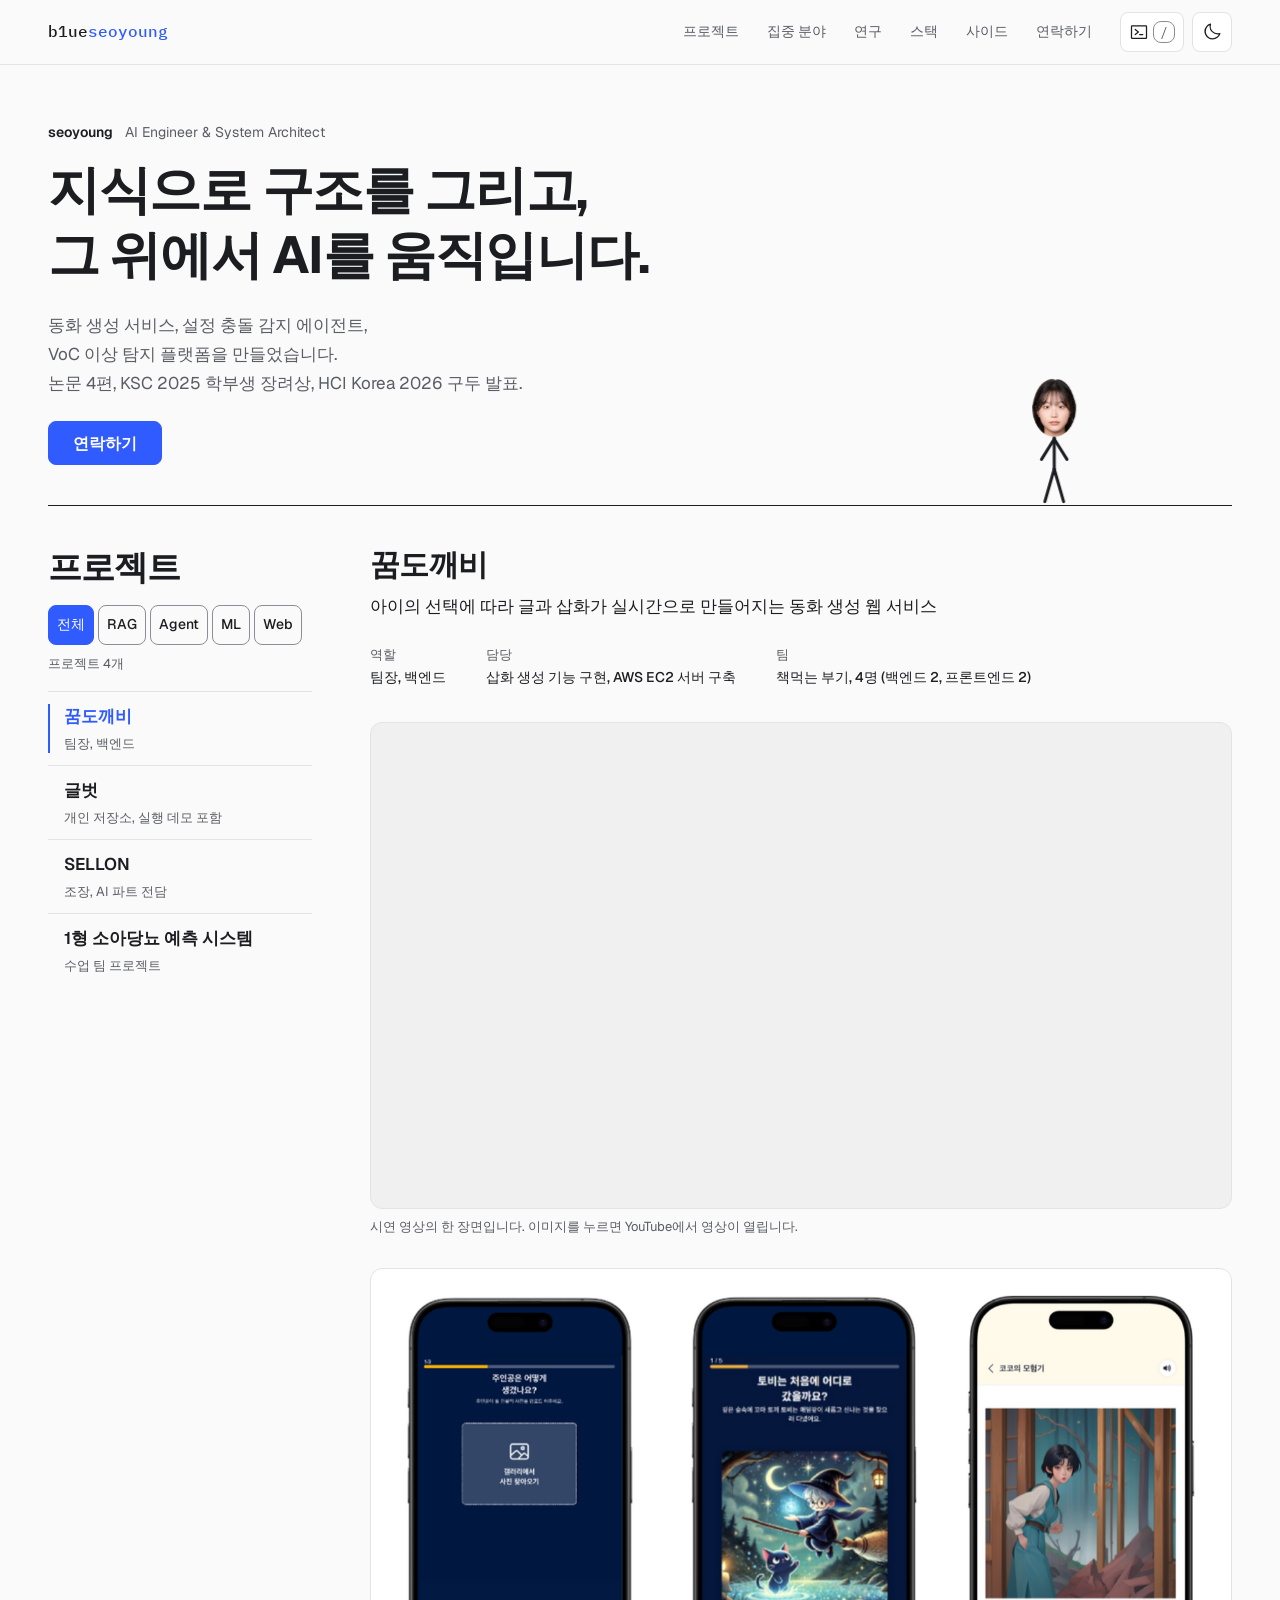
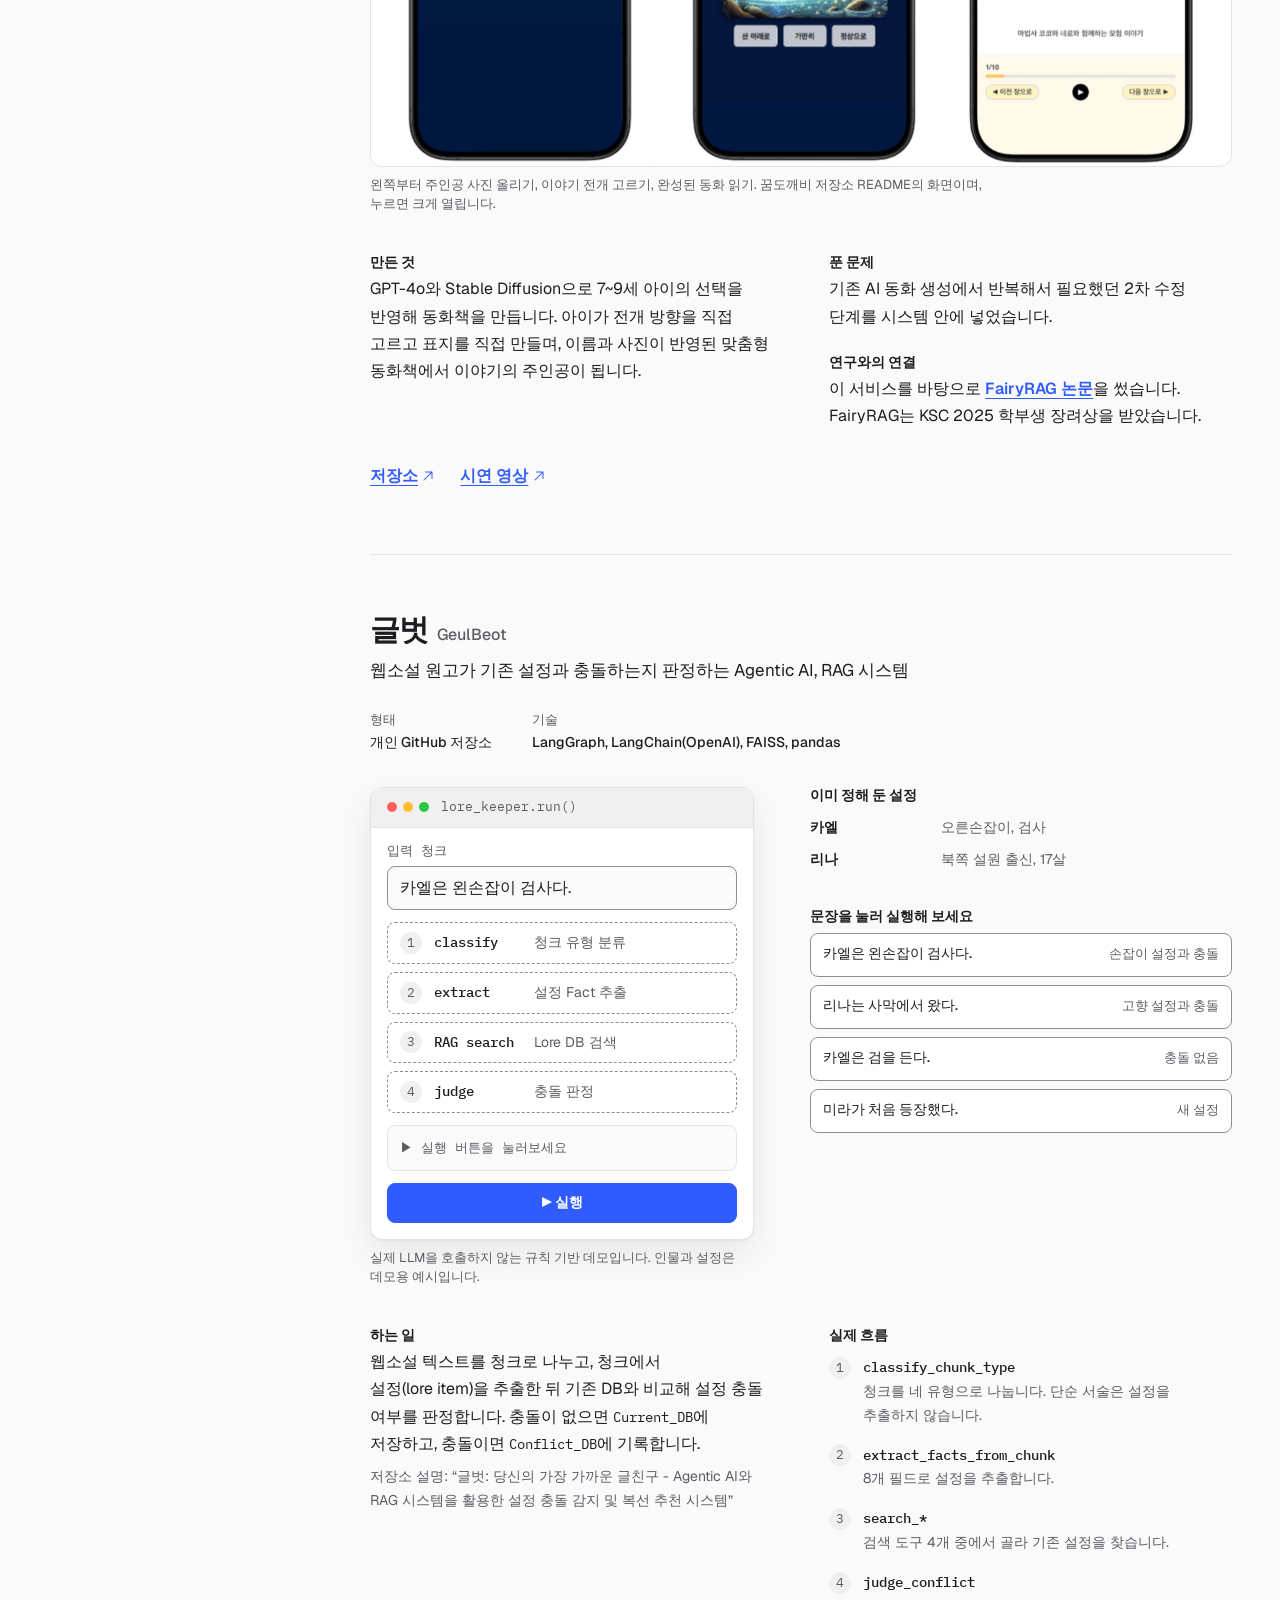
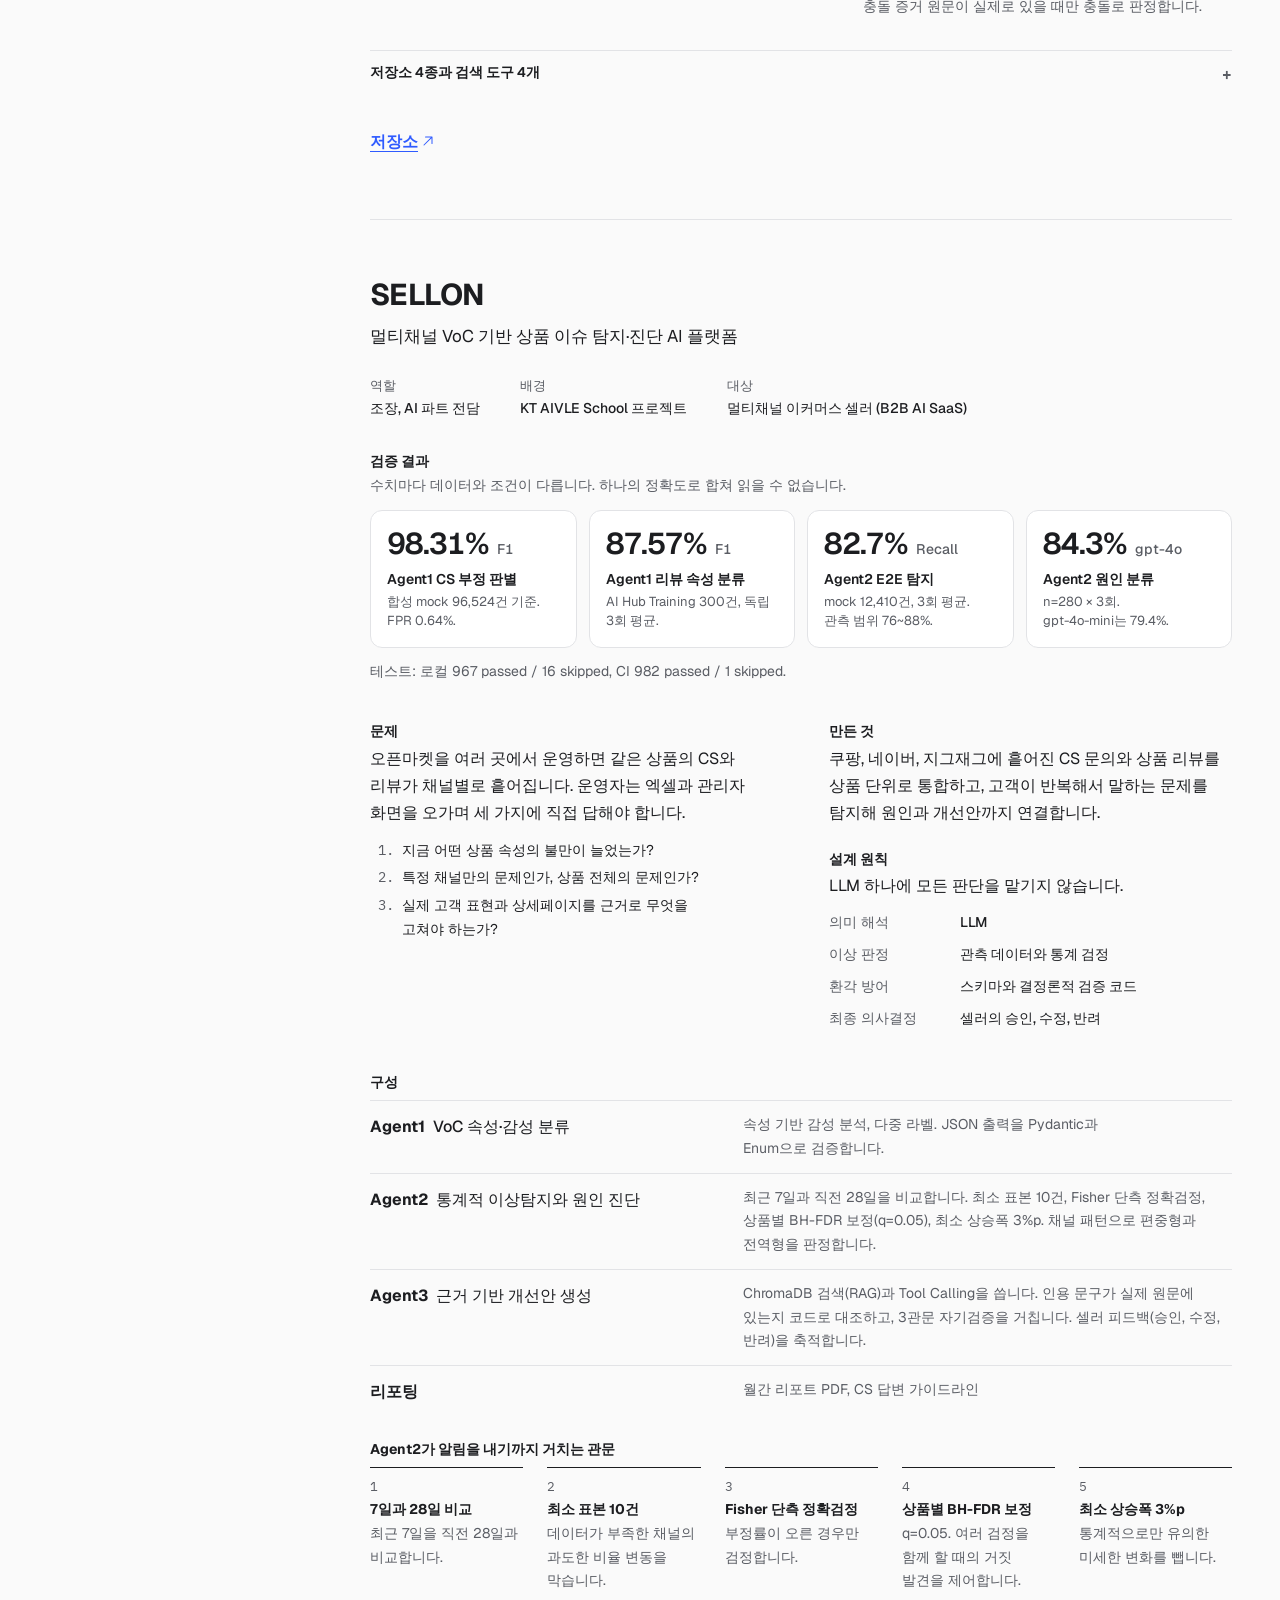
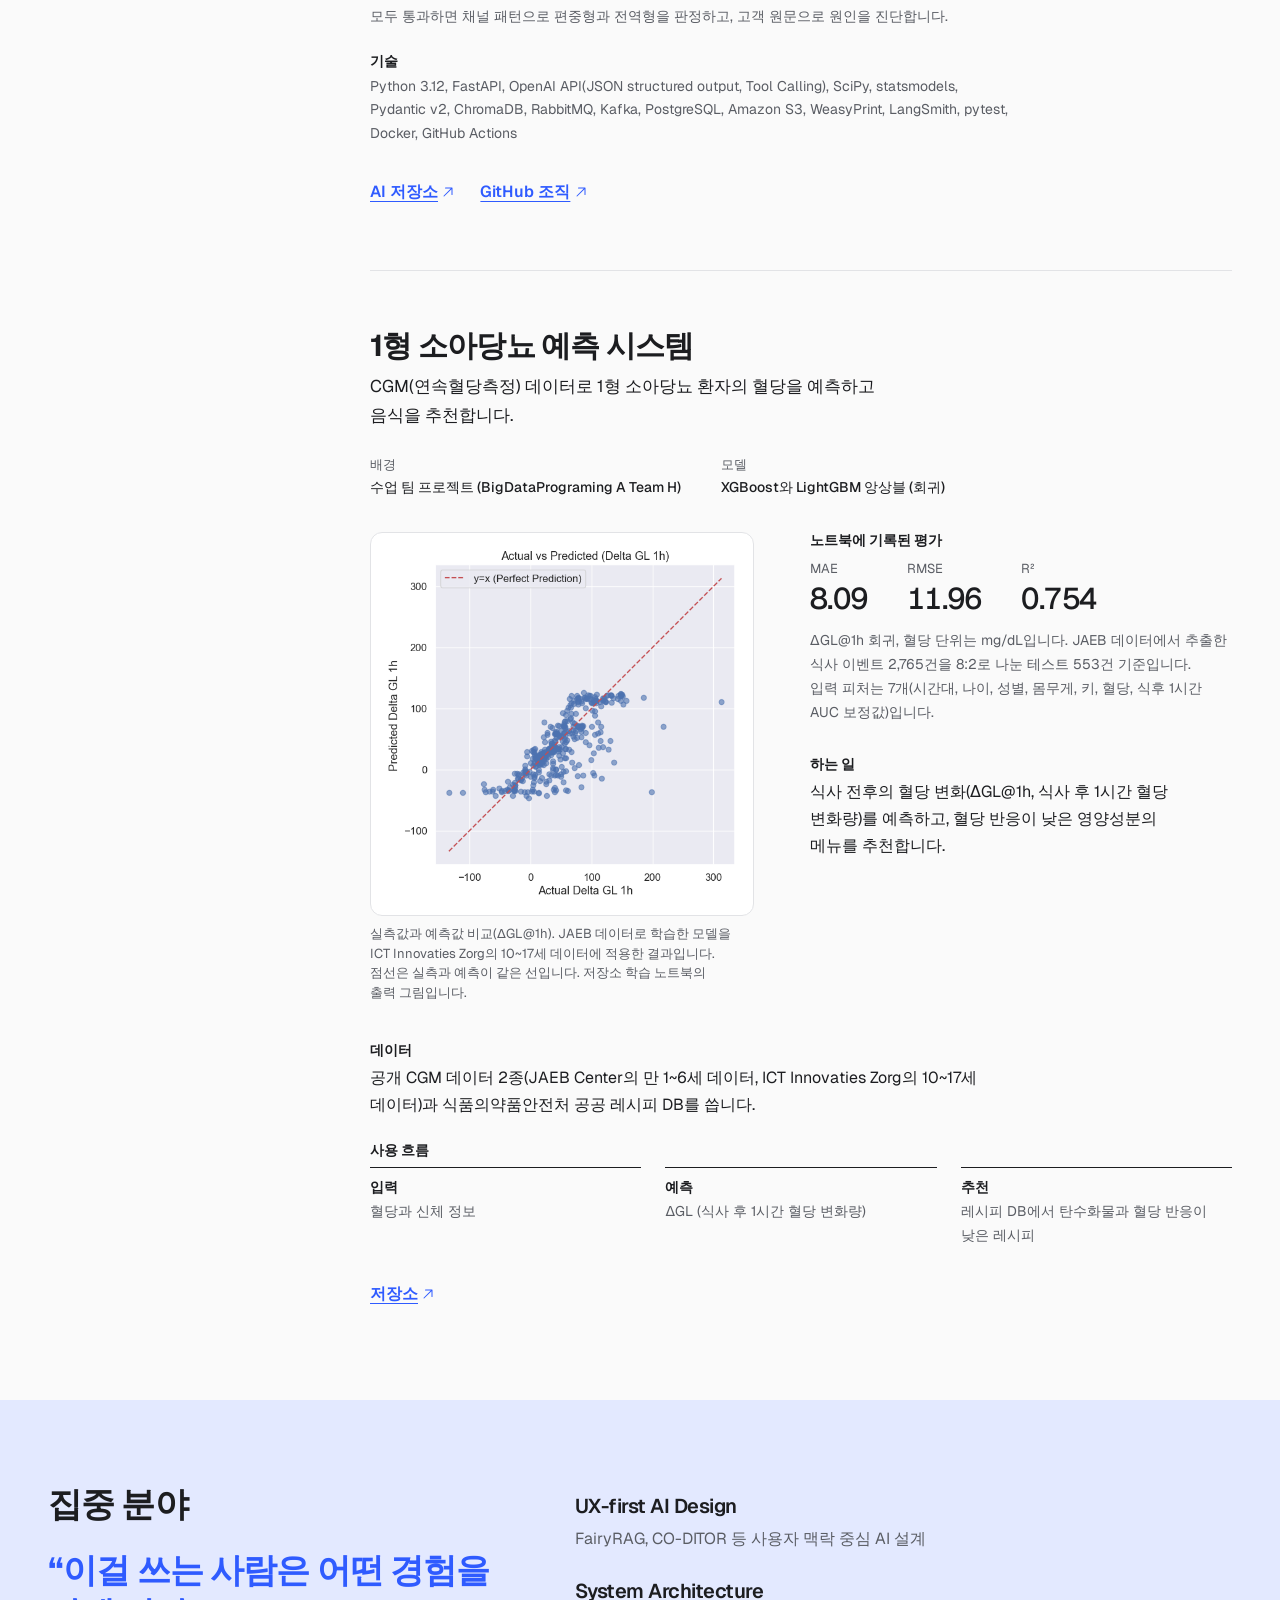
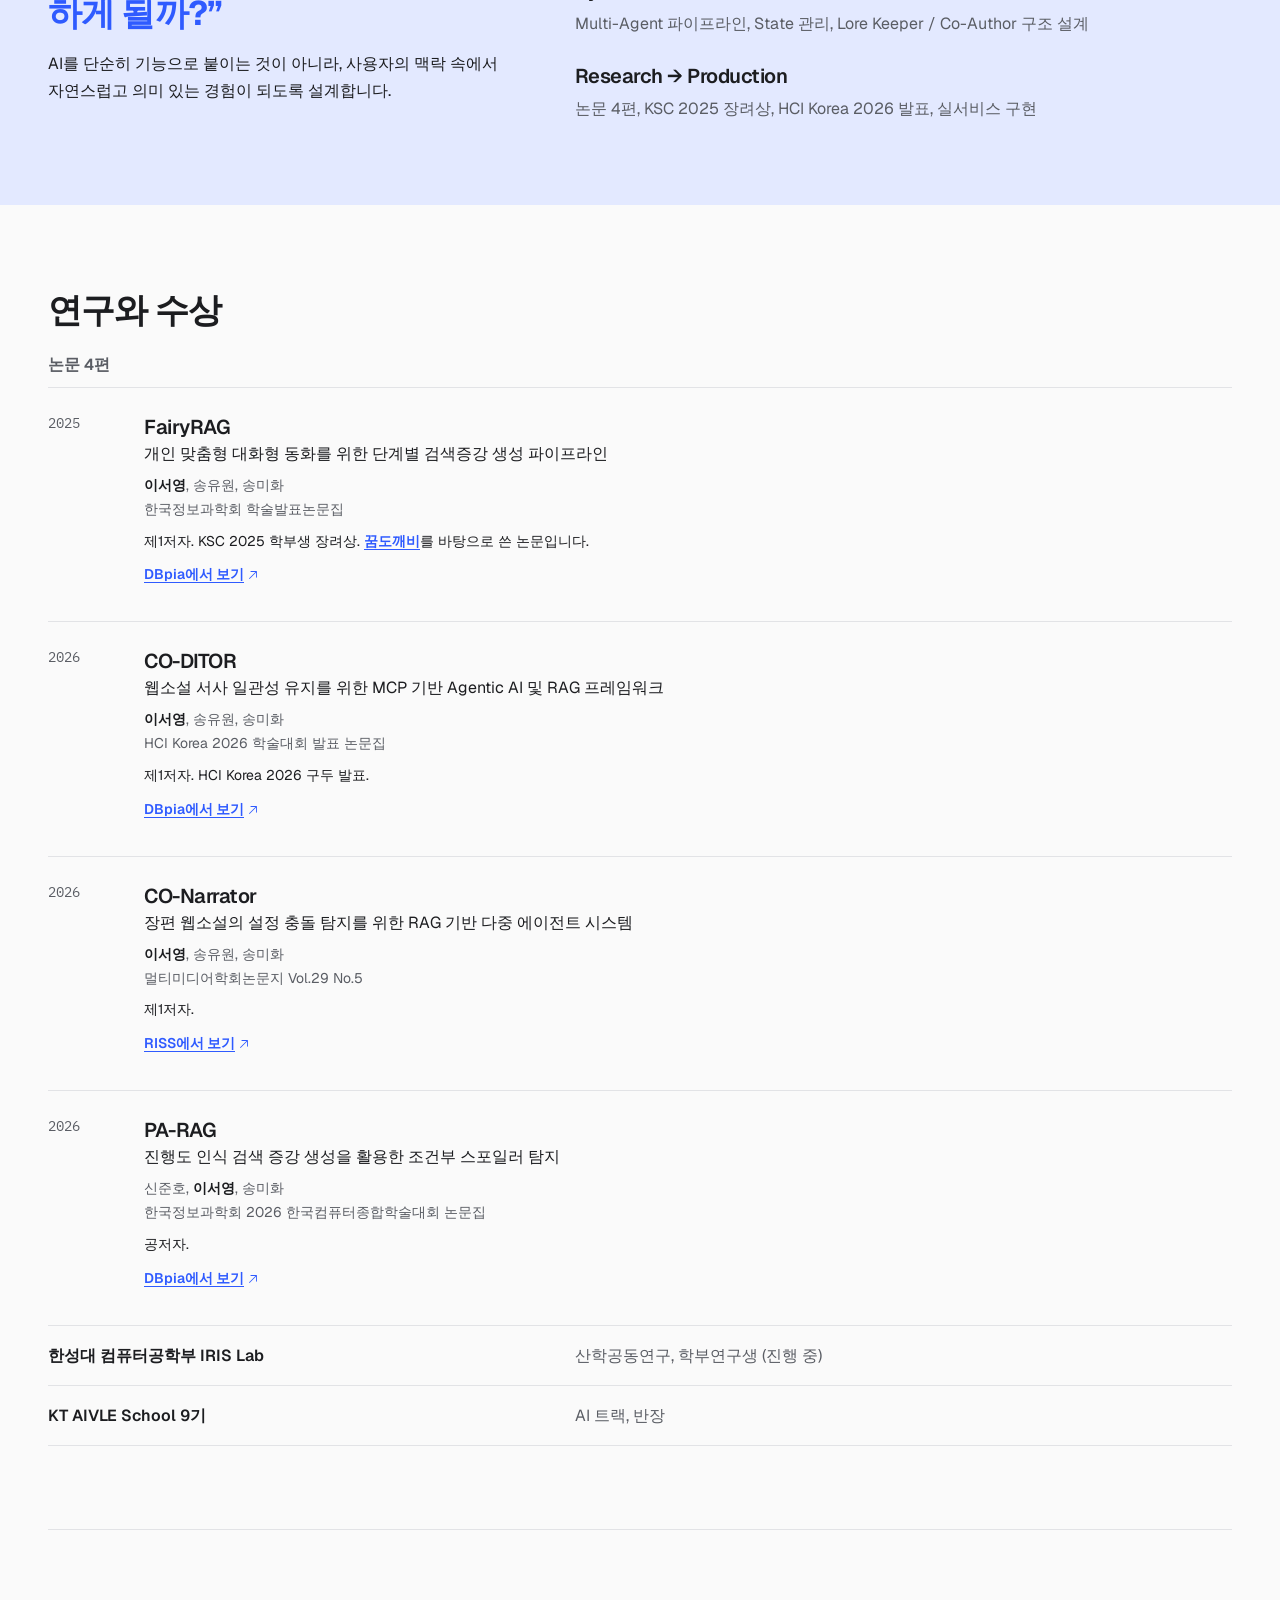
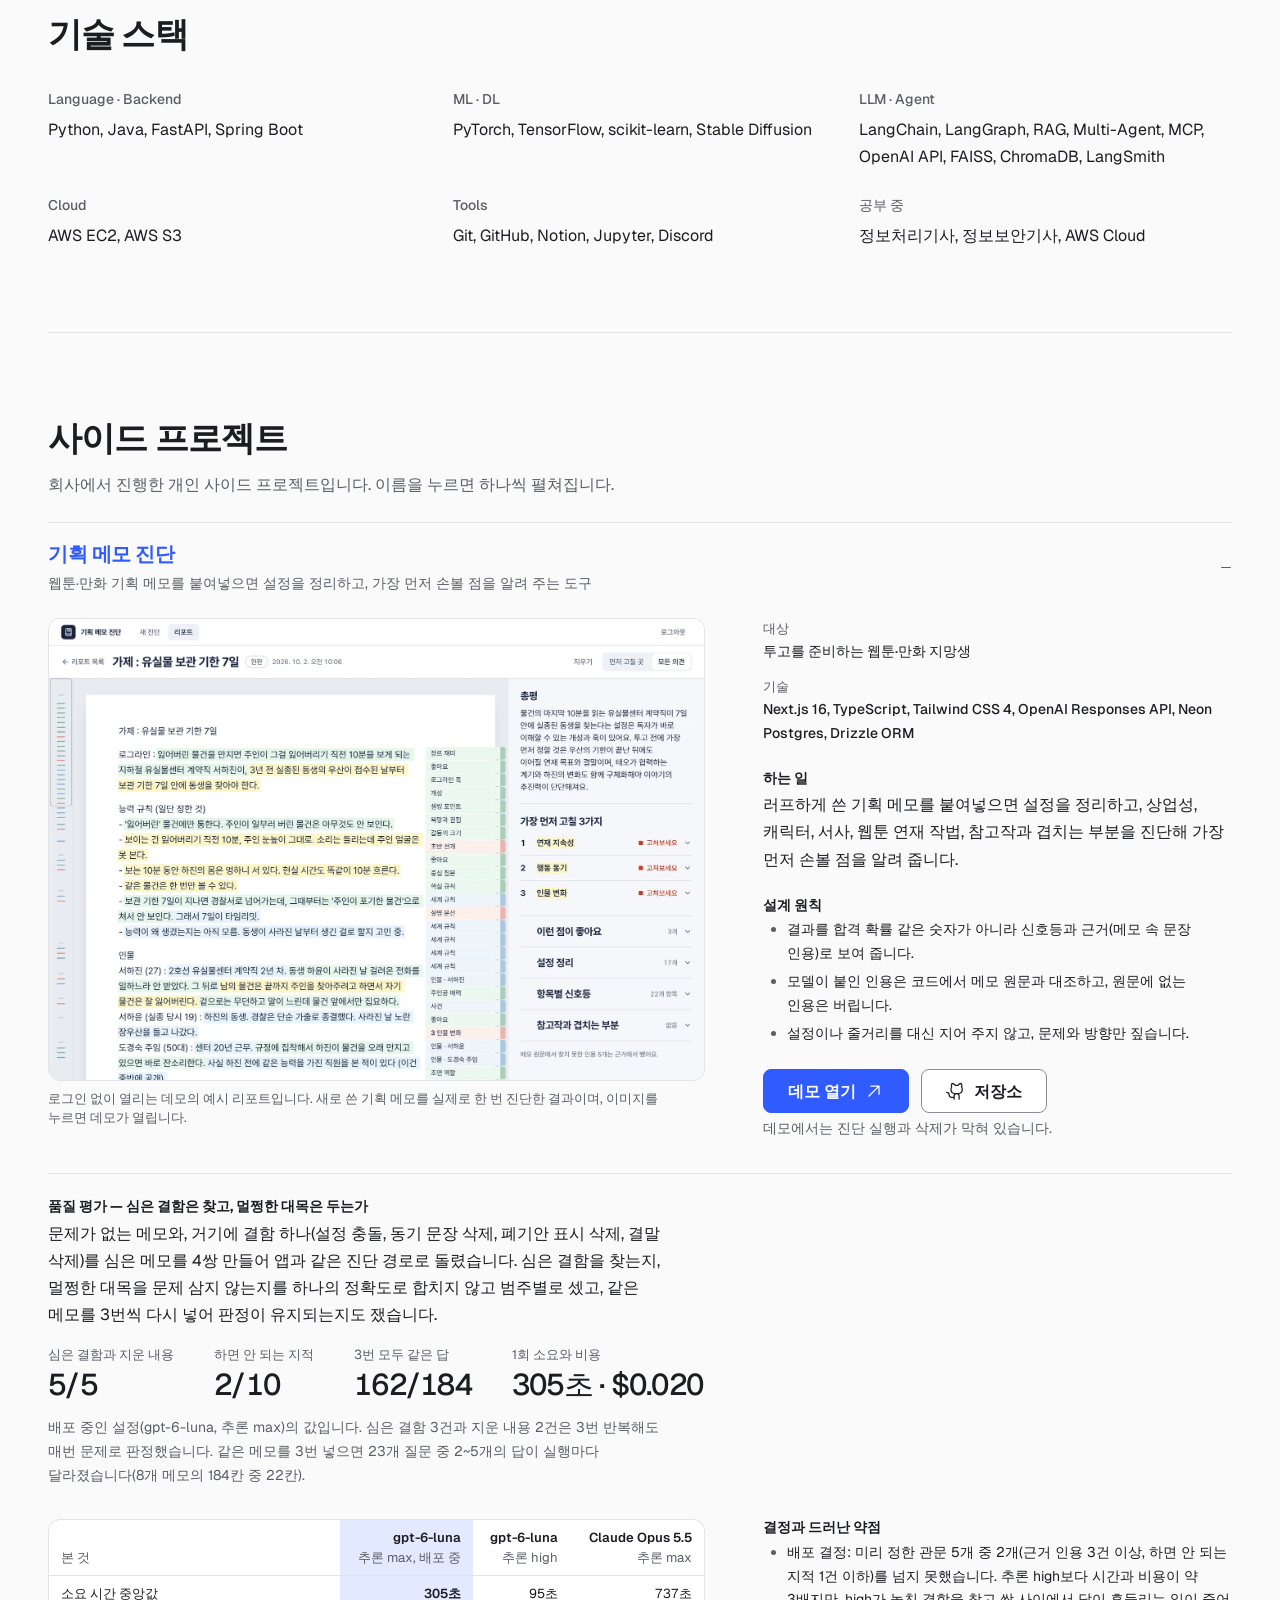
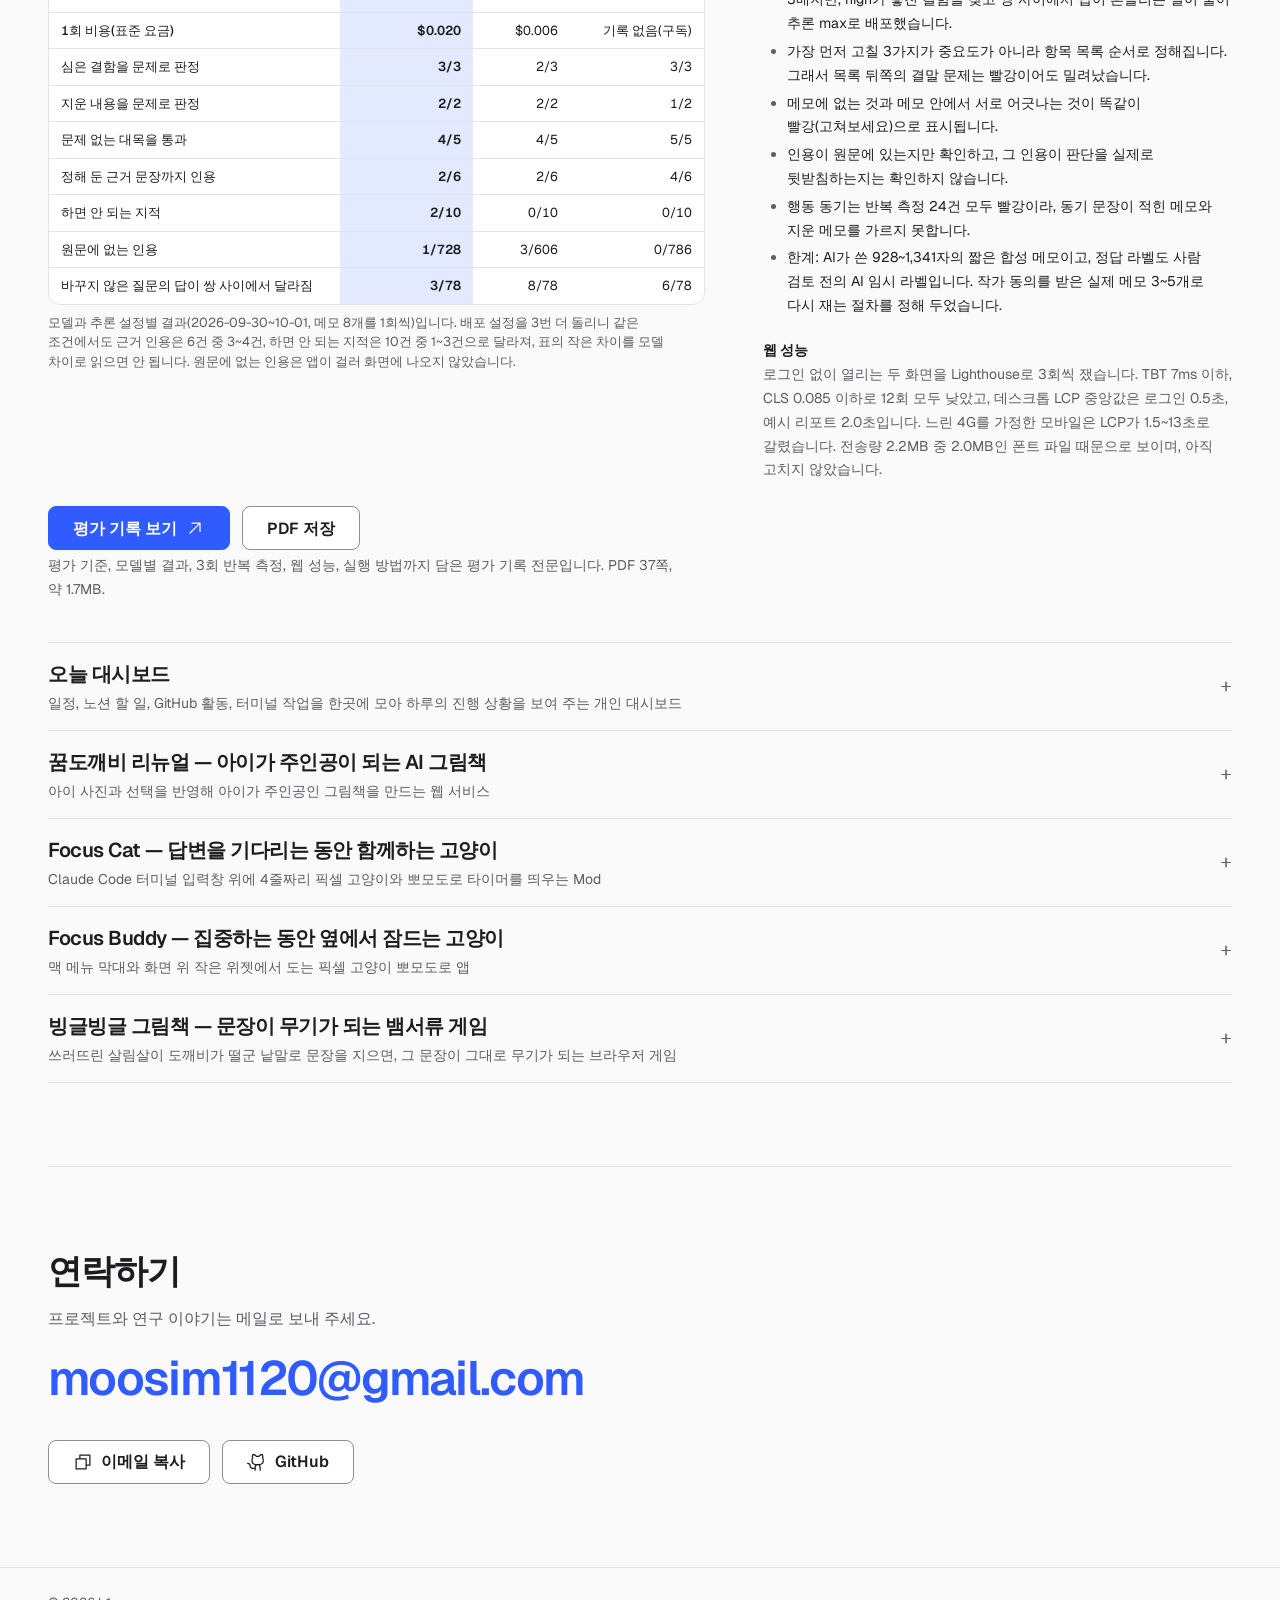
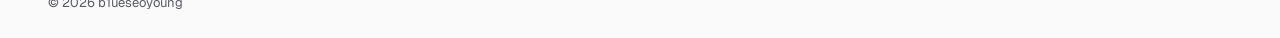
==== commit a557500f: "Add the quality evaluation to the planning memo diagnosis Summarize the synthetic-memo evaluation un" ====
--- a/index.html
+++ b/index.html
@@ -527,6 +527,58 @@
                   <a class="btn" href="https://github.com/b1ueseoyoung/side-project" target="_blank" rel="noopener"><svg class="icon" aria-hidden="true"><use href="#i-github" /></svg><span class="visually-hidden">기획 메모 진단 </span>저장소<span class="visually-hidden"> (새 탭)</span></a>
                 </div>
                 <p class="block-note">데모에서는 진단 실행과 삭제가 막혀 있습니다.</p>
+              </div>
+              <div class="side-text side-eval">
+                <h4>품질 평가 — 심은 결함은 찾고, 멀쩡한 대목은 두는가</h4>
+                <p>문제가 없는 메모와, 거기에 결함 하나&#8288;(설정 충돌, 동기 문장 삭제, 폐기안 표시 삭제, 결말 삭제)&#8288;를 심은 메모를 4쌍 만들어 앱과 같은 진단 경로로 돌렸습니다. 심은 결함을 찾는지, 멀쩡한 대목을 문제 삼지 않는지를 하나의 정확도로 합치지 않고 범주별로 셌고, 같은 메모를 3번씩 다시 넣어 판정이 유지되는지도 쟀습니다.</p>
+                <dl class="pairs scores">
+                  <div><dt>심은 결함과 지운 내용</dt><dd>5/5</dd></div>
+                  <div><dt>하면 안 되는 지적</dt><dd>2/10</dd></div>
+                  <div><dt>3번 모두 같은 답</dt><dd>162/184</dd></div>
+                  <div><dt>1회 소요와 비용</dt><dd>305초 · $0.020</dd></div>
+                </dl>
+                <p class="block-note">배포 중인 설정&#8288;(gpt-6-luna, 추론 max)&#8288;의 값입니다. 심은 결함 3건과 지운 내용 2건은 3번 반복해도 매번 문제로 판정했습니다. 같은 메모를 3번 넣으면 23개 질문 중 2~5개의 답이 실행마다 달라졌습니다&#8288;(8개 메모의 184칸 중 22칸)&#8288;.</p>
+                <div class="eval-row">
+                  <figure class="fig eval-table-fig">
+                    <div class="table-scroll" tabindex="0" role="region" aria-labelledby="memoTableCap">
+                      <table class="eval-table">
+                        <thead>
+                          <tr><th scope="col">본 것</th><th scope="col" class="is-deployed">gpt-6-luna<small>추론 max, 배포 중</small></th><th scope="col">gpt-6-luna<small>추론 high</small></th><th scope="col">Claude Opus 5.5<small>추론 max</small></th></tr>
+                        </thead>
+                        <tbody>
+                          <tr><th scope="row">소요 시간 중앙값</th><td class="is-deployed">305초</td><td>95초</td><td>737초</td></tr>
+                          <tr><th scope="row">1회 비용&#8288;(표준 요금)&#8288;</th><td class="is-deployed">$0.020</td><td>$0.006</td><td>기록 없음&#8288;(구독)&#8288;</td></tr>
+                          <tr><th scope="row">심은 결함을 문제로 판정</th><td class="is-deployed">3/3</td><td>2/3</td><td>3/3</td></tr>
+                          <tr><th scope="row">지운 내용을 문제로 판정</th><td class="is-deployed">2/2</td><td>2/2</td><td>1/2</td></tr>
+                          <tr><th scope="row">문제 없는 대목을 통과</th><td class="is-deployed">4/5</td><td>4/5</td><td>5/5</td></tr>
+                          <tr><th scope="row">정해 둔 근거 문장까지 인용</th><td class="is-deployed">2/6</td><td>2/6</td><td>4/6</td></tr>
+                          <tr><th scope="row">하면 안 되는 지적</th><td class="is-deployed">2/10</td><td>0/10</td><td>0/10</td></tr>
+                          <tr><th scope="row">원문에 없는 인용</th><td class="is-deployed">1/728</td><td>3/606</td><td>0/786</td></tr>
+                          <tr><th scope="row">바꾸지 않은 질문의 답이 쌍 사이에서 달라짐</th><td class="is-deployed">3/78</td><td>8/78</td><td>6/78</td></tr>
+                        </tbody>
+                      </table>
+                    </div>
+                    <figcaption id="memoTableCap">모델과 추론 설정별 결과&#8288;(2026-09-30~10-01, 메모 8개를 1회씩)&#8288;입니다. 배포 설정을 3번 더 돌리니 같은 조건에서도 근거 인용은 6건 중 3~4건, 하면 안 되는 지적은 10건 중 1~3건으로 달라져, 표의 작은 차이를 모델 차이로 읽으면 안 됩니다. 원문에 없는 인용은 앱이 걸러 화면에 나오지 않았습니다.</figcaption>
+                  </figure>
+                  <div>
+                    <h4>결정과 드러난 약점</h4>
+                    <ul>
+                      <li>배포 결정: 미리 정한 관문 5개 중 2개&#8288;(근거 인용 3건 이상, 하면 안 되는 지적 1건 이하)&#8288;를 넘지 못했습니다. 추론 high보다 시간과 비용이 약 3배지만, high가 놓친 결함을 찾고 쌍 사이에서 답이 흔들리는 일이 줄어 추론 max로 배포했습니다.</li>
+                      <li>가장 먼저 고칠 3가지가 중요도가 아니라 항목 목록 순서로 정해집니다. 그래서 목록 뒤쪽의 결말 문제는 빨강이어도 밀려났습니다.</li>
+                      <li>메모에 없는 것과 메모 안에서 서로 어긋나는 것이 똑같이 빨강&#8288;(고쳐보세요)&#8288;으로 표시됩니다.</li>
+                      <li>인용이 원문에 있는지만 확인하고, 그 인용이 판단을 실제로 뒷받침하는지는 확인하지 않습니다.</li>
+                      <li>행동 동기는 반복 측정 24건 모두 빨강이라, 동기 문장이 적힌 메모와 지운 메모를 가르지 못합니다.</li>
+                      <li>한계: AI가 쓴 928~1,341자의 짧은 합성 메모이고, 정답 라벨도 사람 검토 전의 AI 임시 라벨입니다. 작가 동의를 받은 실제 메모 3~5개로 다시 재는 절차를 정해 두었습니다.</li>
+                    </ul>
+                    <h4>웹 성능</h4>
+                    <p class="block-note">로그인 없이 열리는 두 화면을 Lighthouse로 3회씩 쟀습니다. TBT 7ms 이하, CLS 0.085 이하로 12회 모두 낮았고, 데스크톱 LCP 중앙값은 로그인 0.5초, 예시 리포트 2.0초입니다. 느린 4G를 가정한 모바일은 LCP가 1.5~13초로 갈렸습니다. 전송량 2.2MB 중 2.0MB인 폰트 파일 때문으로 보이며, 아직 고치지 않았습니다.</p>
+                  </div>
+                </div>
+                <div class="side-actions">
+                  <a class="btn primary" href="assets/memo-eval-report.pdf" target="_blank" rel="noopener"><span class="visually-hidden">기획 메모 진단 품질 평가 </span>평가 기록 보기<svg class="icon" aria-hidden="true"><use href="#i-arrow-up-right" /></svg><span class="visually-hidden"> (PDF, 새 탭)</span></a>
+                  <a class="btn" href="assets/memo-eval-report.pdf" download="기획-메모-진단-품질-평가-기록.pdf"><span class="visually-hidden">기획 메모 진단 품질 평가 기록 </span>PDF 저장</a>
+                </div>
+                <p class="block-note">평가 기준, 모델별 결과, 3회 반복 측정, 웹 성능, 실행 방법까지 담은 평가 기록 전문입니다. PDF 37쪽, 약 1.7MB.</p>
               </div>
             </div>
           </details>
--- a/style.css
+++ b/style.css
@@ -726,7 +726,7 @@
 .side h3 { font-size: var(--text-lg); font-weight: 600; line-height: var(--lh-snug); transition: color var(--dur-1); }
 .side summary:hover h3, .side[open] h3 { color: var(--accent); }
 .side-line { font-size: var(--text-sm); line-height: var(--lh-snug); color: var(--muted); }
-.side-body { display: grid; gap: var(--space-6) var(--col-gap); padding-block: var(--space-2) var(--space-7); }
+.side-body { display: grid; grid-template-columns: minmax(0, 1fr); gap: var(--space-6) var(--col-gap); padding-block: var(--space-2) var(--space-7); }
 .side-body .fig { margin-top: 0; }
 /* 앱 화면 캡처는 테두리까지 꽉 채워요 */
 .side-body .fig-frame { padding: 0; }
@@ -742,12 +742,12 @@
   .side-body { grid-template-columns: minmax(0, 7fr) minmax(0, 5fr); align-items: start; }
 }
 
-/* 꿈도깨비 리뉴얼 품질 검증: 화면과 설명 아래 전체 폭으로 */
+/* 사이드 프로젝트 품질 검증(기획 메모 진단, 꿈도깨비 리뉴얼): 화면과 설명 아래 전체 폭으로 */
 .side-eval { grid-column: 1 / -1; padding-top: var(--space-5); border-top: var(--hair) solid var(--line); }
 .side-text.side-eval > h4:first-child { margin-top: 0; }
 .side-eval .scores { margin-top: var(--space-4); }
 .side-eval .scores + .block-note { max-width: var(--measure-l); margin-bottom: 0; }
-.eval-row { display: grid; gap: var(--space-6) var(--col-gap); margin-top: var(--space-6); }
+.eval-row { display: grid; grid-template-columns: minmax(0, 1fr); gap: var(--space-6) var(--col-gap); margin-top: var(--space-6); }
 .eval-row .fig { margin-top: 0; }
 .eval-row h4:first-child { margin-top: 0; }
 @media (min-width: 64rem) {
@@ -782,6 +782,19 @@
 @media (max-width: 29.9375rem) {
   .bars, .bars-axis { --name-w: 7rem; --value-w: 2.25rem; }
 }
+
+/* 기획 메모 진단 품질 평가 표: 좁은 화면에서는 표만 가로로 밀어 봐요 */
+.table-scroll { overflow-x: auto; border: var(--hair) solid var(--line); border-radius: var(--radius-panel); background: var(--surface); }
+.table-scroll:focus-visible { outline: var(--rule-w) solid var(--accent); outline-offset: 2px; }
+.eval-table { width: 100%; min-width: 30rem; border-collapse: collapse; font-size: var(--text-xs); line-height: var(--lh-snug); font-variant-numeric: tabular-nums; }
+.eval-table th, .eval-table td { padding: var(--space-2) var(--space-3); border-bottom: var(--hair) solid var(--line); text-align: right; vertical-align: top; }
+.eval-table tbody tr:last-child > * { border-bottom: 0; }
+.eval-table thead th { font-weight: 600; vertical-align: bottom; white-space: nowrap; }
+.eval-table thead small { display: block; font-size: var(--text-xs); font-weight: 400; color: var(--muted); white-space: normal; }
+.eval-table th[scope="row"] { text-align: left; font-weight: 500; }
+.eval-table thead th:first-child { text-align: left; color: var(--muted); font-weight: 500; }
+.eval-table .is-deployed { background: var(--accent-soft); }
+.eval-table td.is-deployed { font-weight: 600; }
 
 /* 현재 방식과 개선 방식 삽화 비교: 좁은 화면은 장면마다 한 줄, 넓은 화면은 장면 5개를 나란히 */
 .eval-faces { margin-top: var(--space-6); }
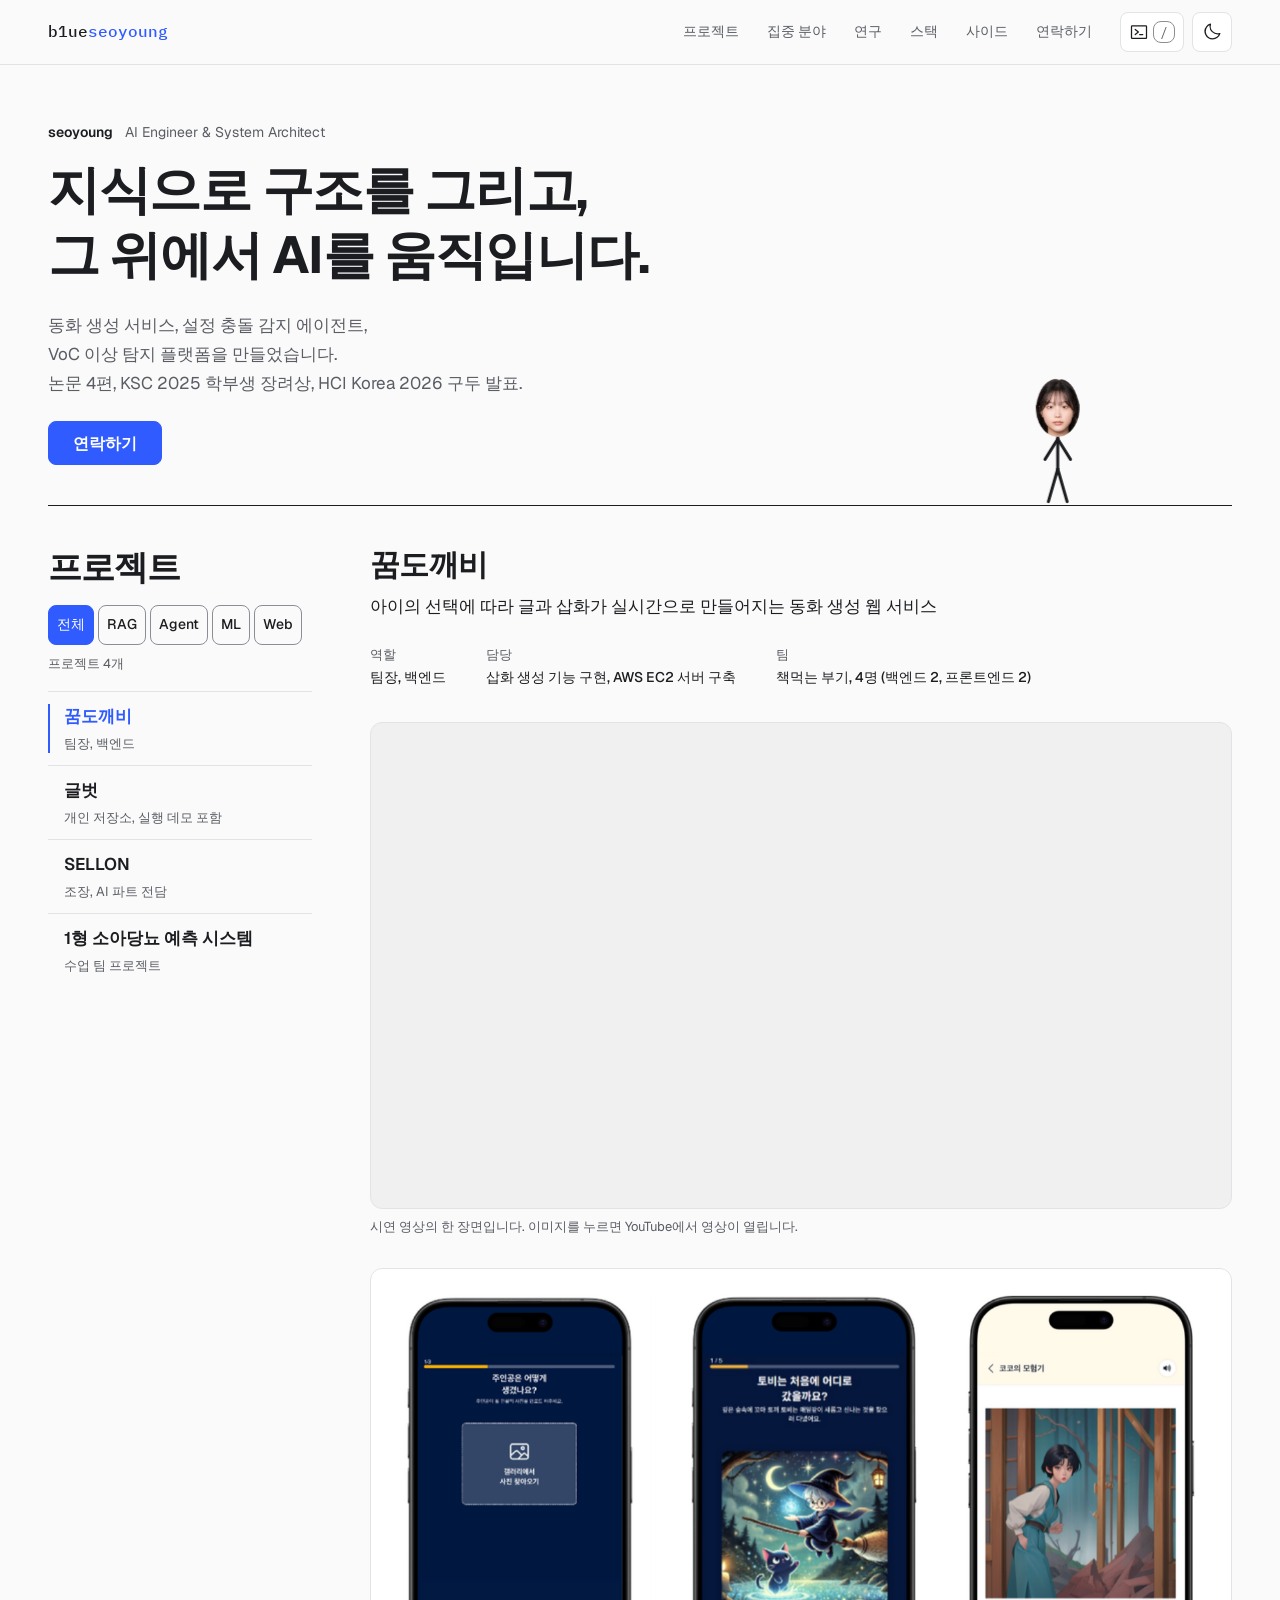
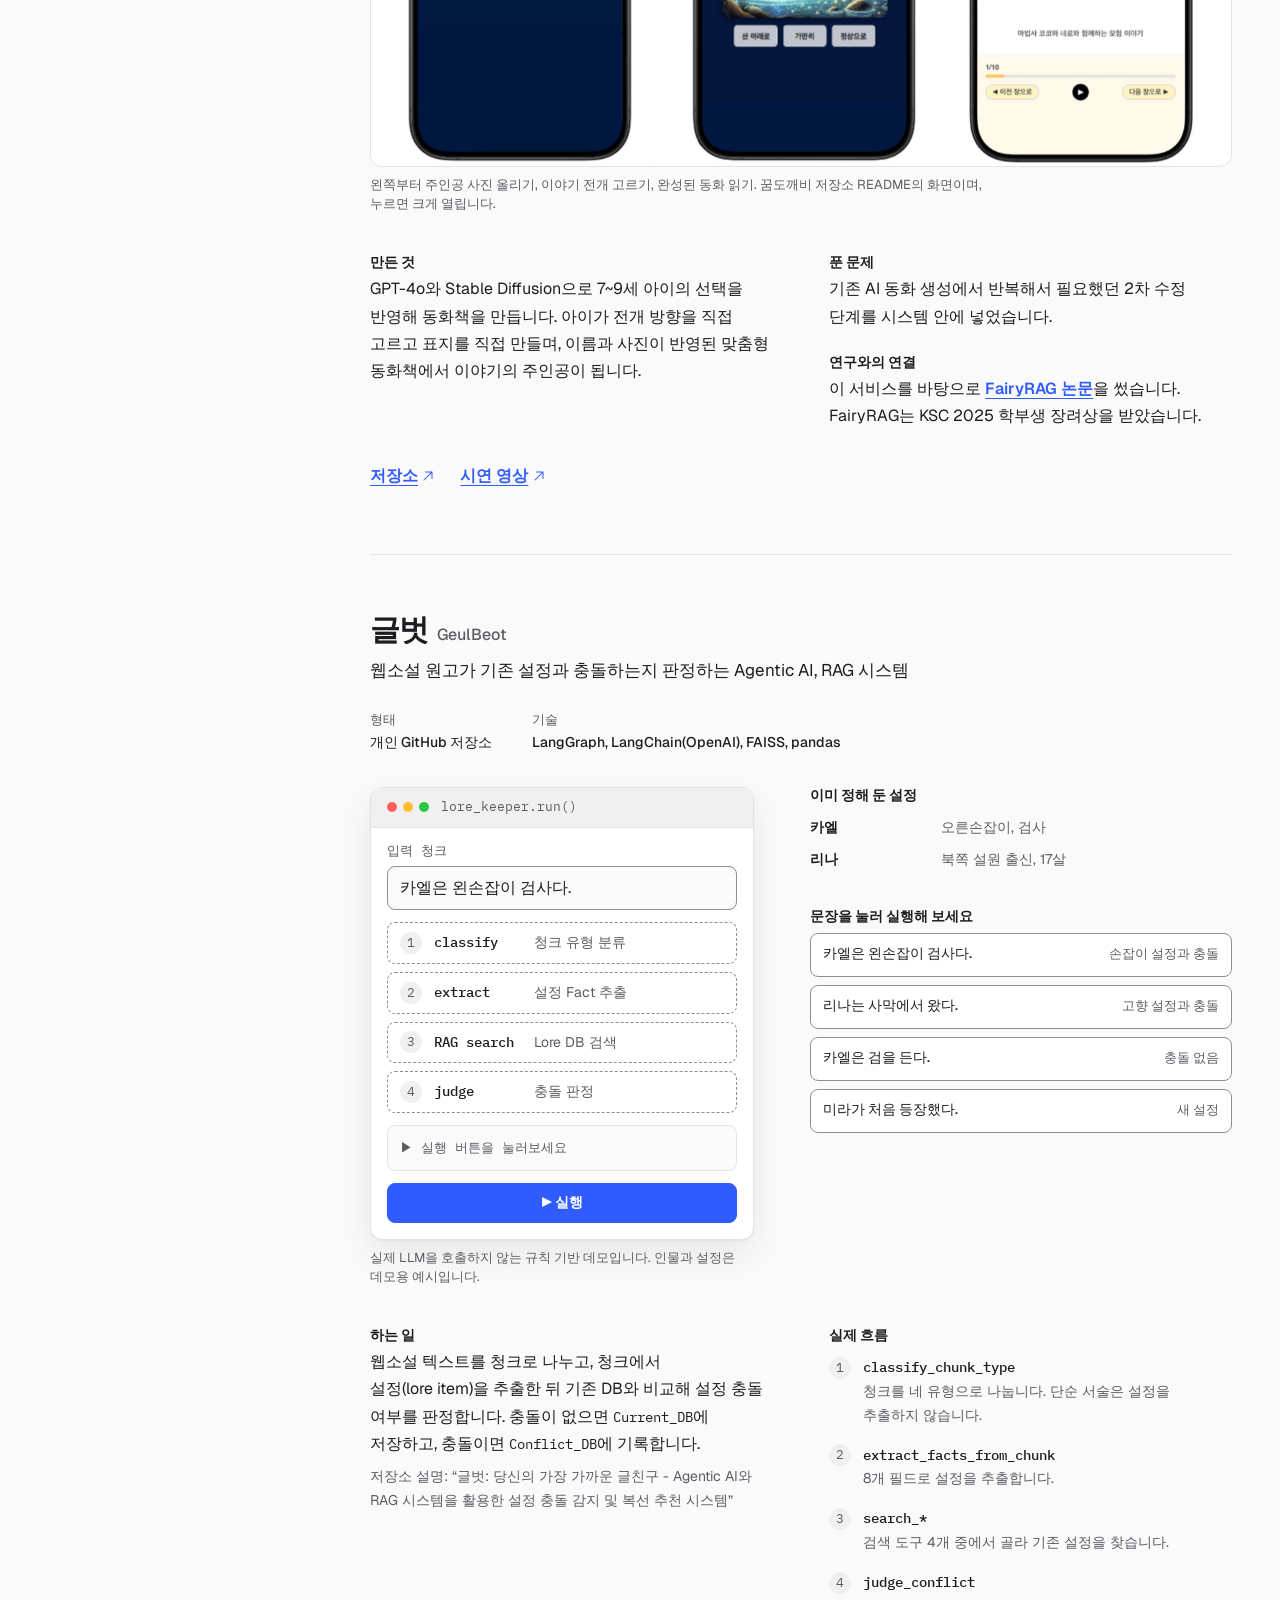
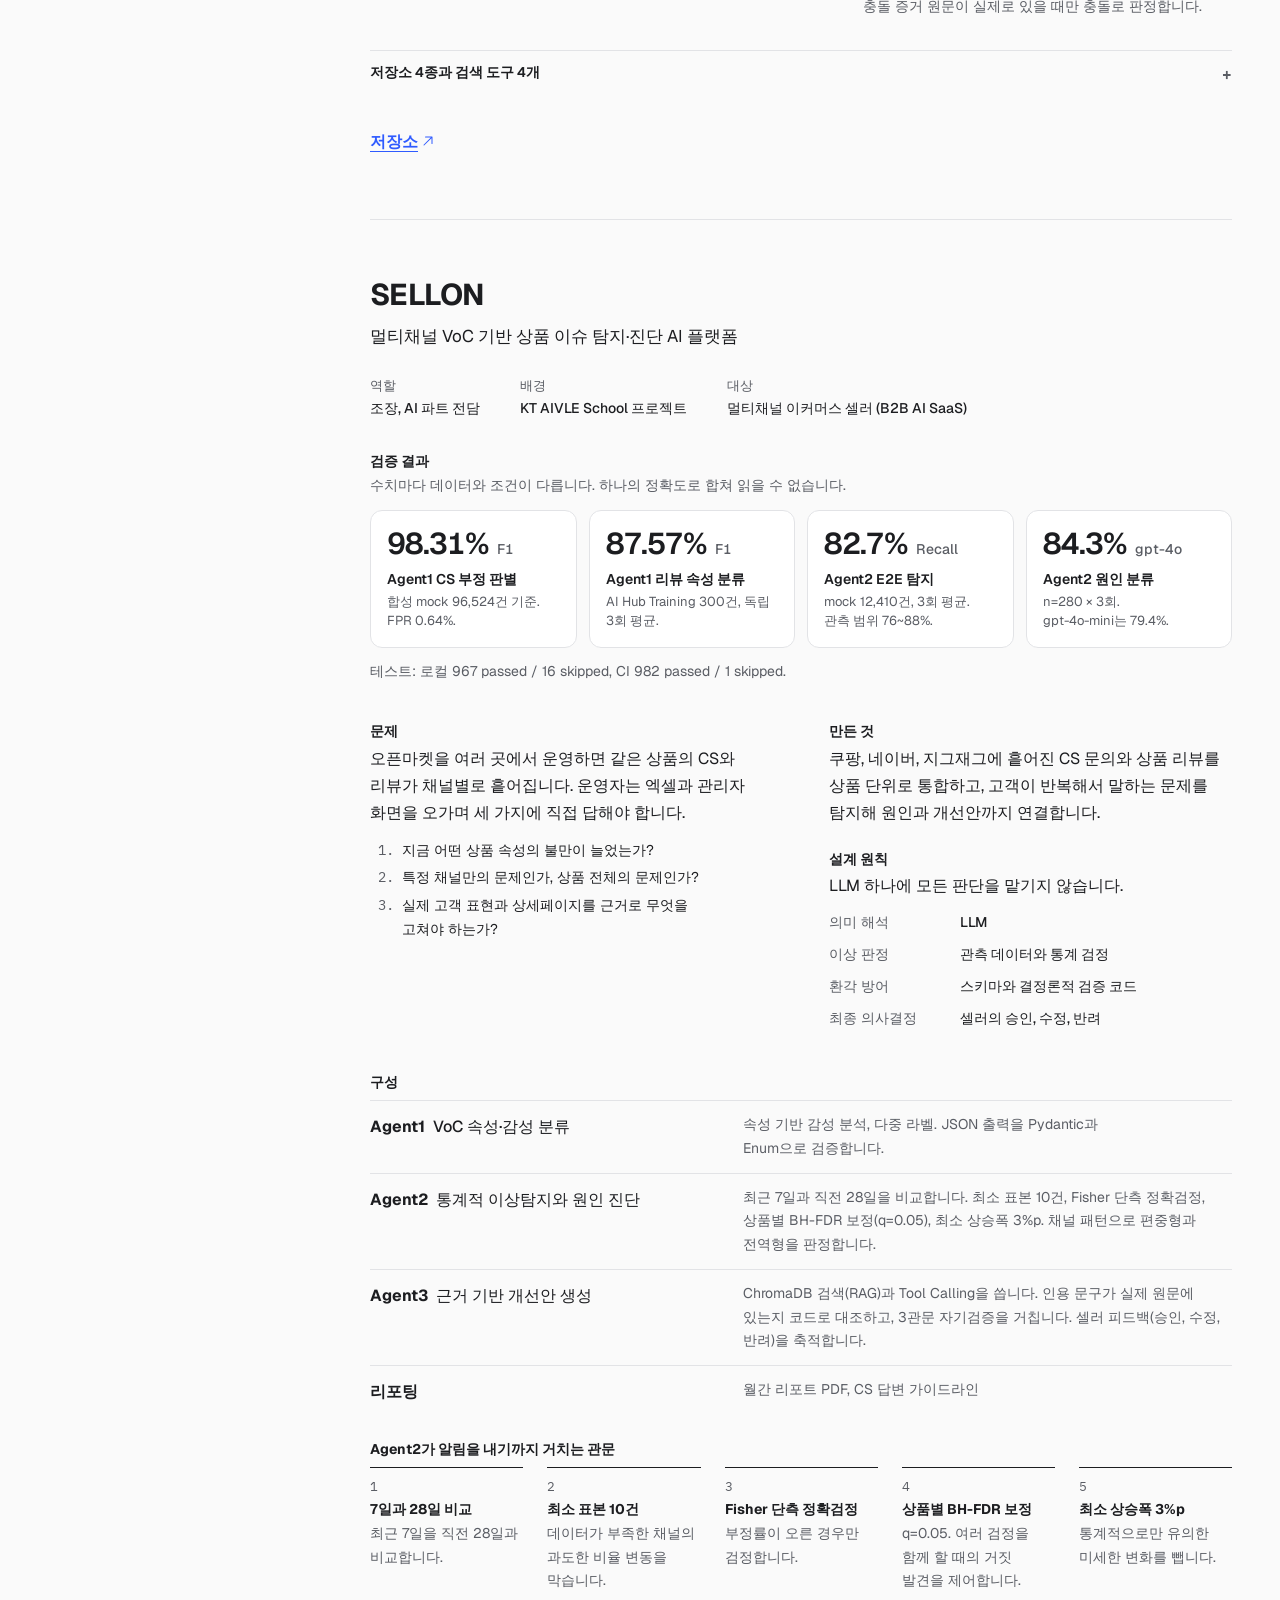
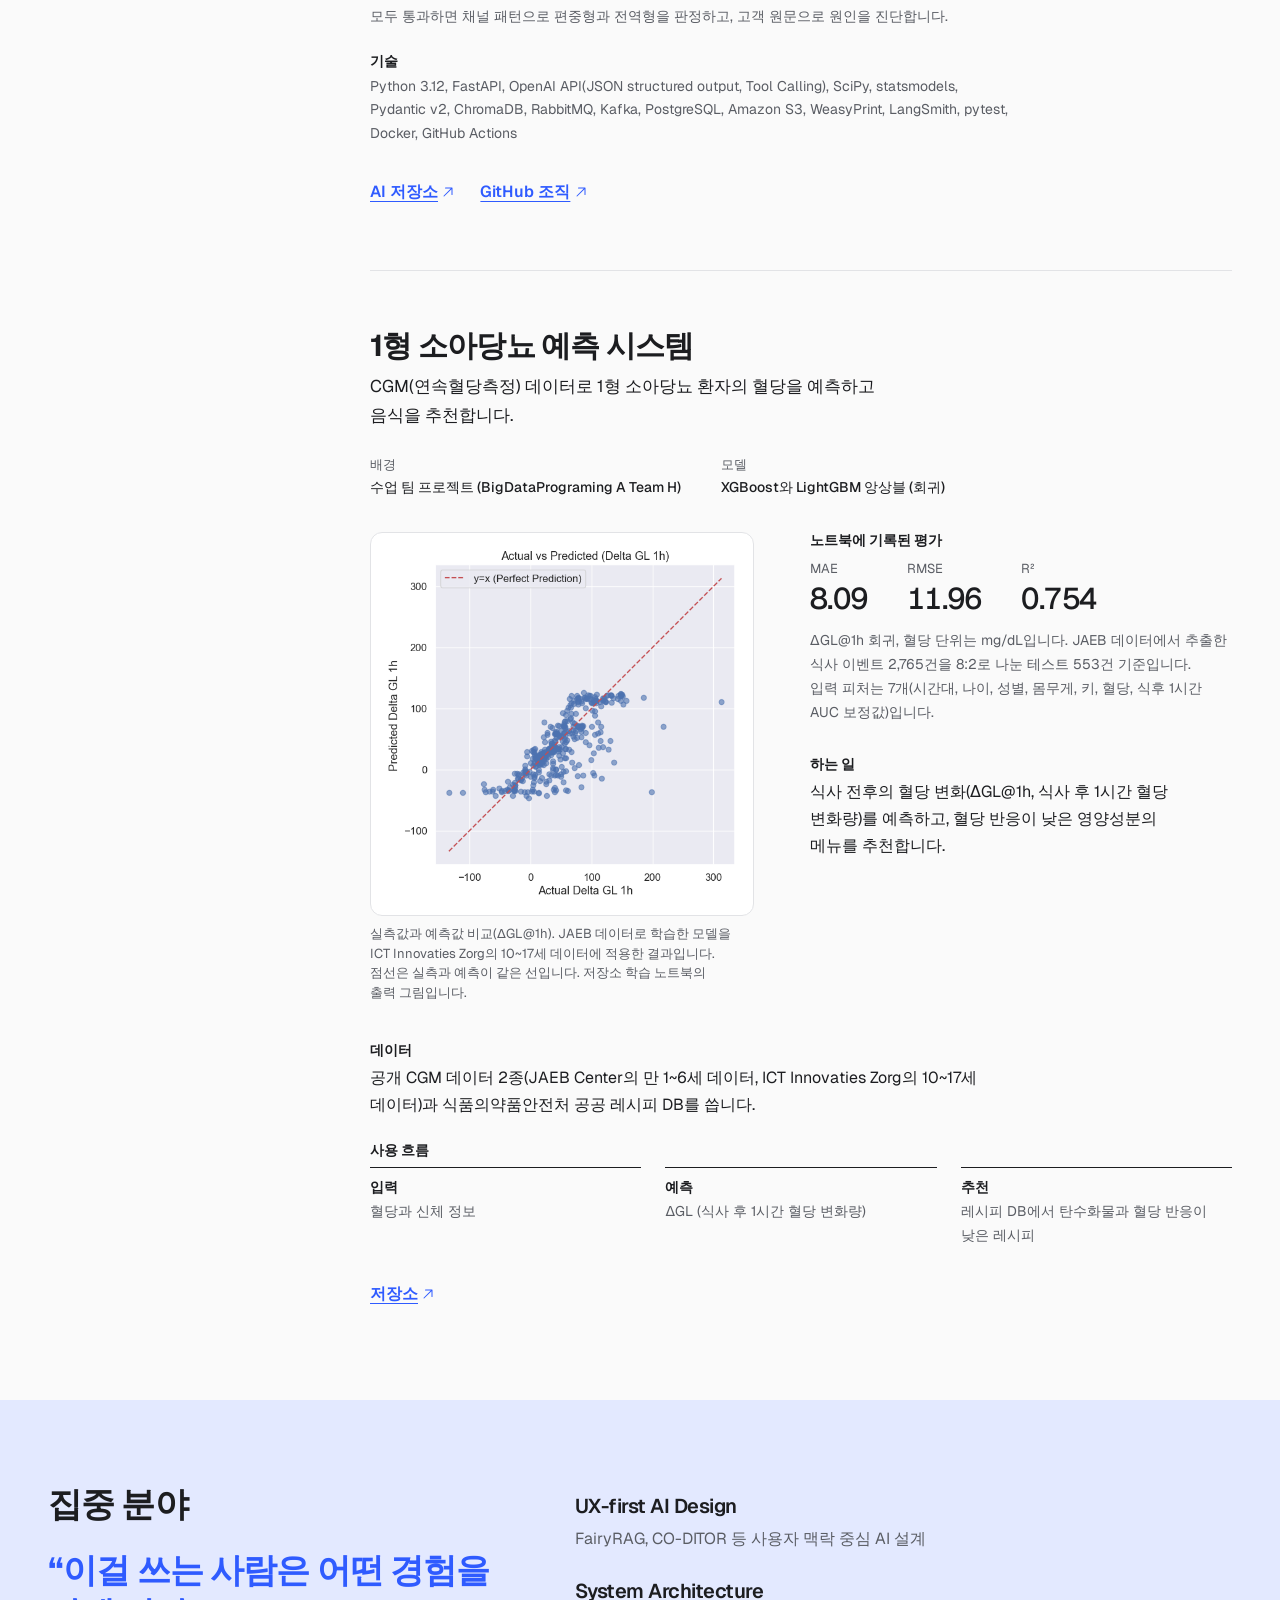
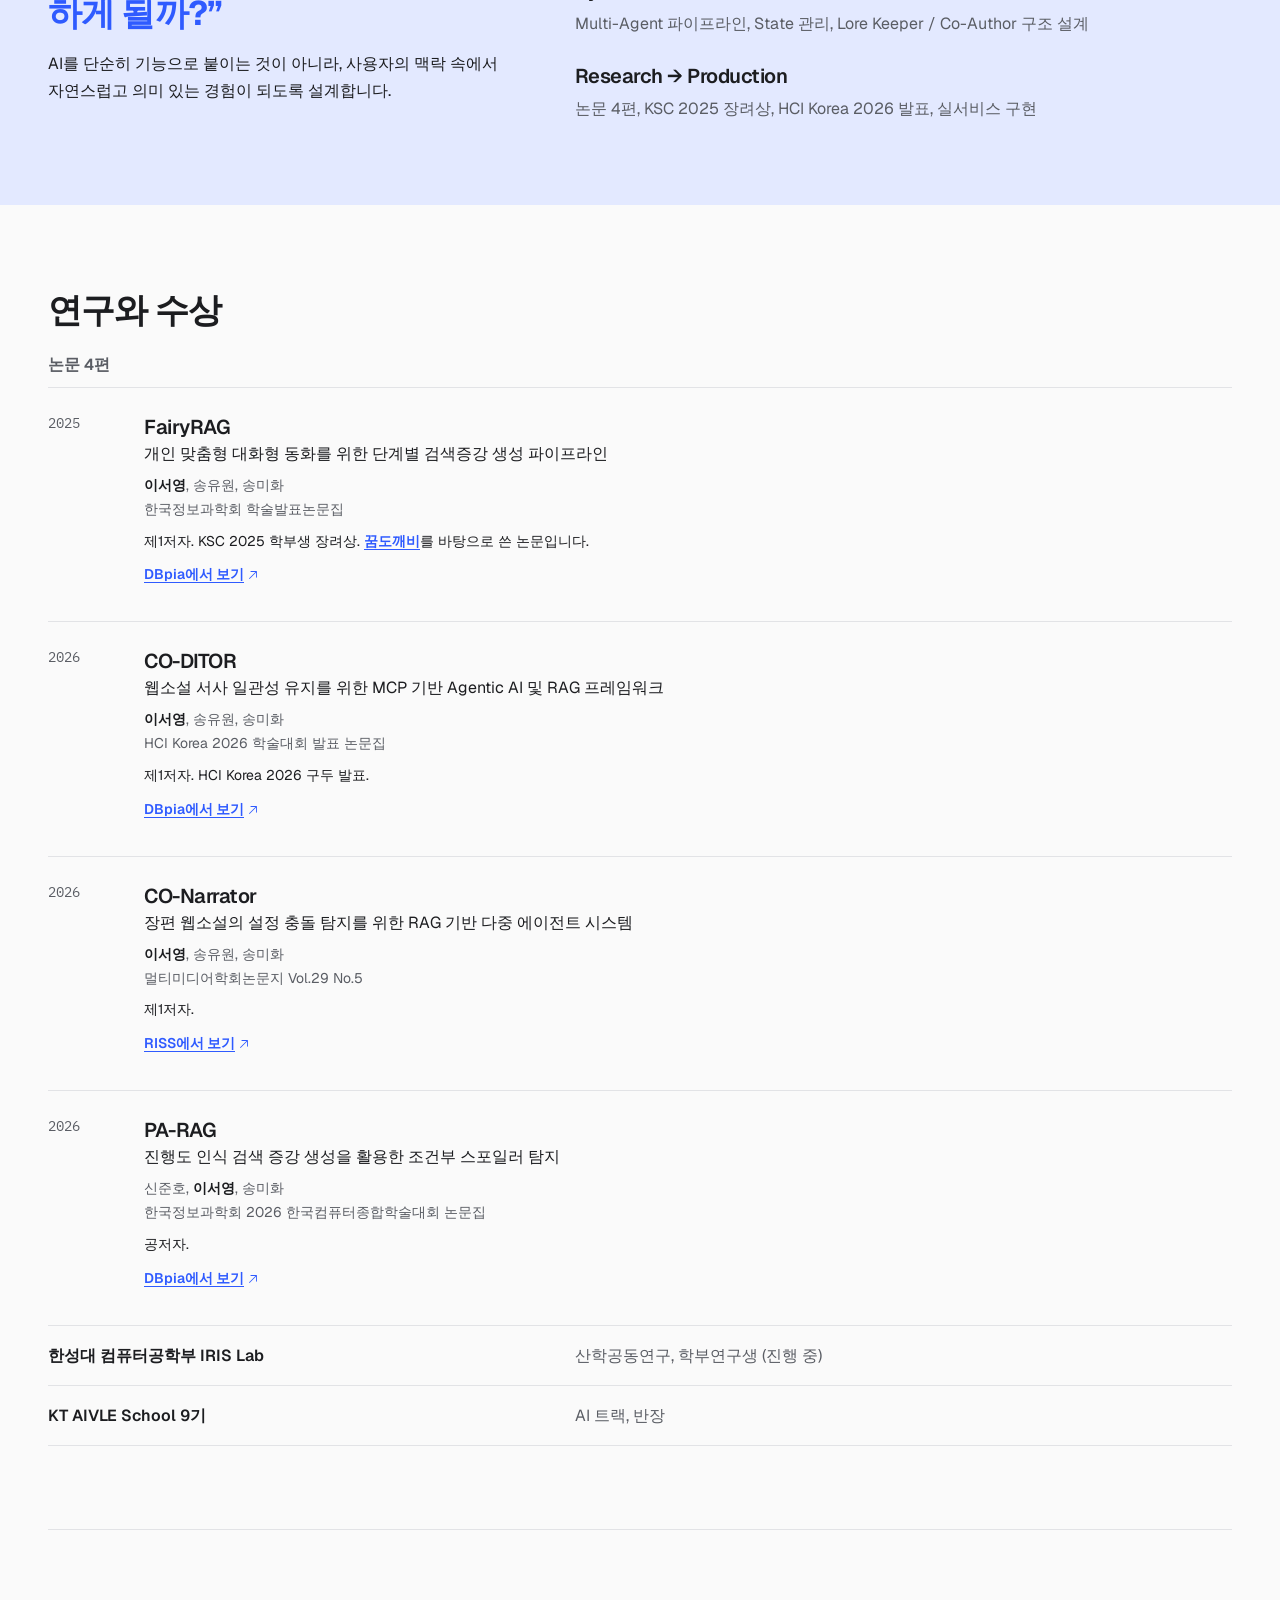
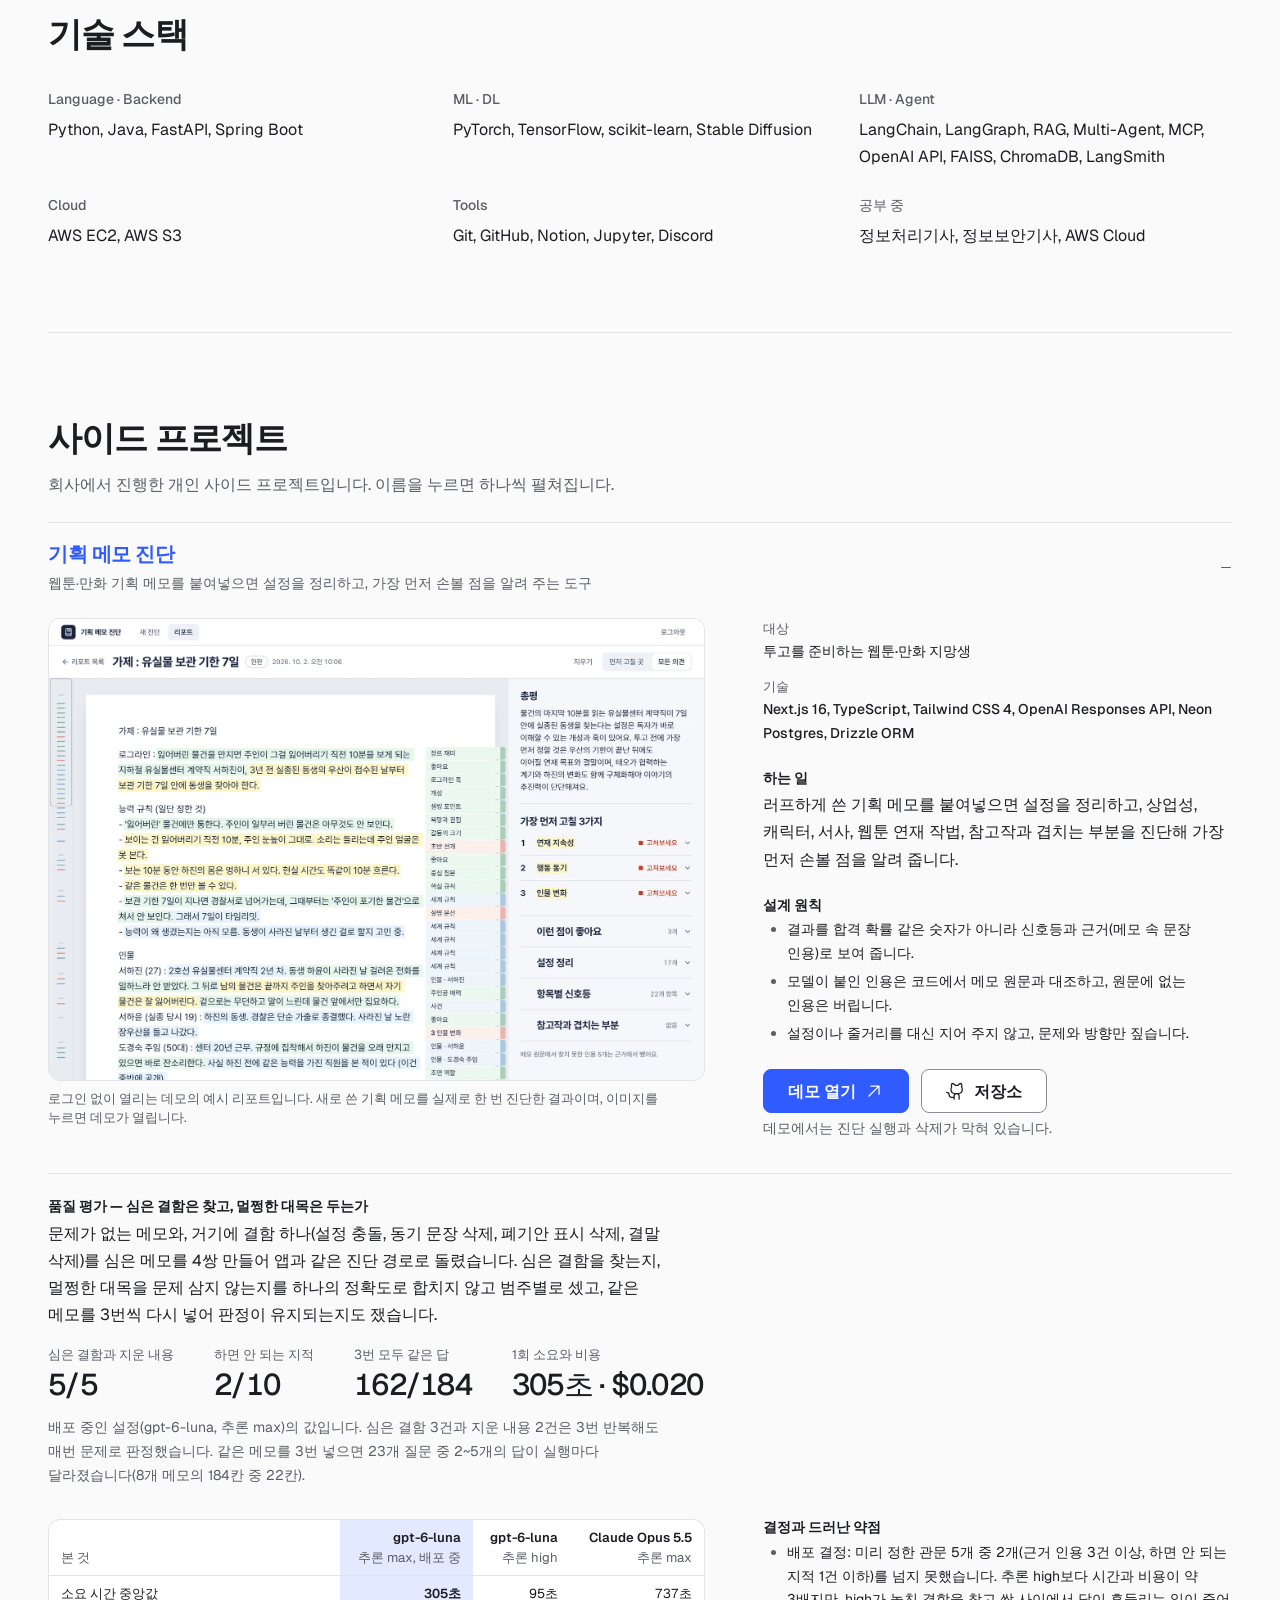
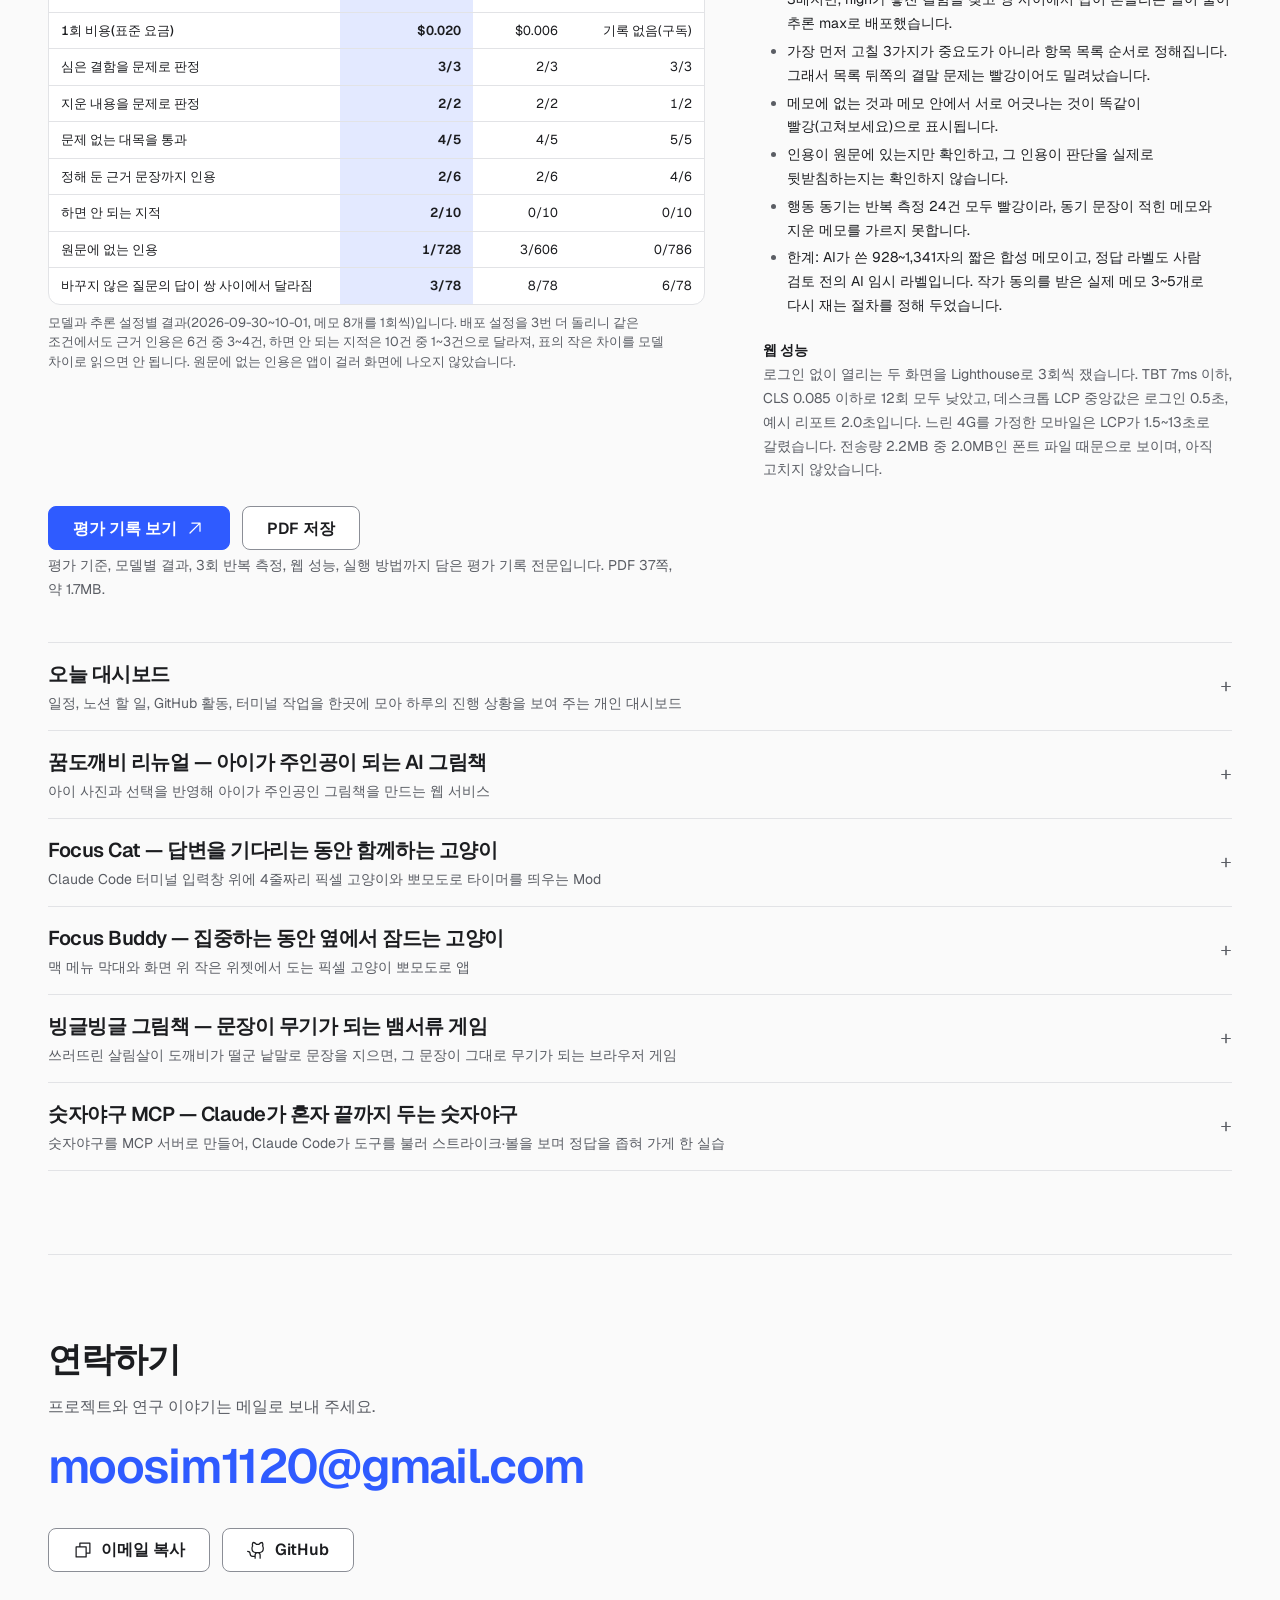
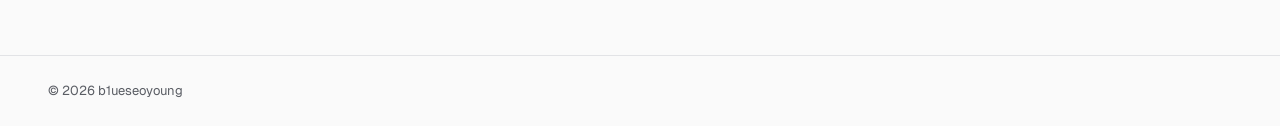
==== commit 12204ba9: "Add the number baseball MCP server as the seventh side project" ====
--- a/index.html
+++ b/index.html
@@ -838,6 +838,42 @@
               </div>
             </div>
           </details>
+
+          <details class="side" name="side">
+            <summary>
+              <h3>숫자야구 MCP — Claude가 혼자 끝까지 두는 숫자야구</h3>
+              <span class="side-line">숫자야구를 MCP 서버로 만들어, Claude Code가 도구를 불러 스트라이크·볼을 보며 정답을 좁혀 가게 한 실습</span>
+            </summary>
+            <div class="side-body">
+              <figure class="fig">
+                <div class="fig-frame">
+                  <video src="assets/side-numbaseball-demo.mp4" poster="assets/side-numbaseball-poster.webp" width="1400" height="900"
+                         controls muted playsinline preload="none"
+                         aria-label="Claude Code가 숫자야구 MCP 서버로 한 판을 두는 2분 데모 영상. 자릿수와 난이도 입력 창이 뜨고, 7번째 추측에서 정답 529를 맞힌 뒤 추측별 결과 표를 보여 준다."></video>
+                </div>
+                <figcaption>Claude Code 2.1.294로 실제 한 판을 녹화한 영상(2분 3초, 소리 없음)입니다. 첫 화면은 끝에 나오는 추측별 결과 표입니다.</figcaption>
+              </figure>
+              <div class="side-text">
+                <dl class="meta">
+                  <div><dt>실행</dt><dd>Claude Code에 붙이는 로컬 MCP 서버 (stdio)</dd></div>
+                  <div><dt>기술</dt><dd>TypeScript, MCP TypeScript SDK v2, Bun</dd></div>
+                </dl>
+                <h4>하는 일</h4>
+                <p>공개된 1~100 숫자 맞히기 MCP 서버를 SDK v2로 다시 만든 뒤, 한국식 숫자야구로 바꿨습니다. <code>/numbaseball:new_game</code>으로 시작하면 서버가 자릿수와 난이도를 묻는 입력 창을 띄우고, Claude가 <code>guess</code>를 되풀이하며 스트라이크·볼 결과로 후보를 좁혀 끝까지 둡니다. 데모에서는 12번 기회 중 7번째에 정답을 맞혔습니다.</p>
+                <h4>설계 원칙</h4>
+                <ul>
+                  <li>대기 중에는 <code>start_game</code>만, 게임 중에는 <code>guess</code>와 <code>give_up</code>만 보이도록 상태에 따라 도구를 켜고 끄고, 바뀔 때마다 목록 변경을 알립니다.</li>
+                  <li>설정이 빠지면 서버가 사용자에게 직접 묻고(elicitation), 거절하면 임의로 정하지 않고 시작하지 않았다고 알립니다.</li>
+                  <li>진행 중에는 정답을 어디에도 내보내지 않고, 게임 로직은 MCP와 분리해 단위 테스트로 고정했습니다.</li>
+                  <li>신·구 두 프로토콜 버전&#8288;(2026-07-28, 2025-11-25)&#8288;으로 모든 통합 테스트를 돌려 199개가 통과합니다.</li>
+                </ul>
+                <div class="side-actions">
+                  <a class="btn primary" href="https://github.com/b1ueseoyoung/numbaseball-mcp" target="_blank" rel="noopener"><svg class="icon" aria-hidden="true"><use href="#i-github" /></svg><span class="visually-hidden">숫자야구 MCP </span>저장소<span class="visually-hidden"> (새 탭)</span></a>
+                </div>
+                <p class="block-note">MIT 라이선스. Claude Code 2.1.294에서 확인했습니다.</p>
+              </div>
+            </div>
+          </details>
         </div>
       </div>
     </section>
--- a/style.css
+++ b/style.css
@@ -484,7 +484,7 @@
   display: block; overflow: hidden; padding: var(--space-5) var(--space-4) 0;
   border: var(--hair) solid var(--line); border-radius: var(--radius-panel); background: #ffffff;
 }
-.fig-frame img { width: 100%; height: auto; }
+.fig-frame img, .fig-frame video { display: block; width: 100%; height: auto; }
 .fig figcaption { margin-top: var(--space-2); max-width: var(--measure-l); font-size: var(--text-xs); line-height: var(--lh-snug); color: var(--muted); }
 /* 그래프는 원본 바탕이 밝아서 흰 바탕 위에 둬요 */
 .plot .fig-frame { padding: var(--space-3); }
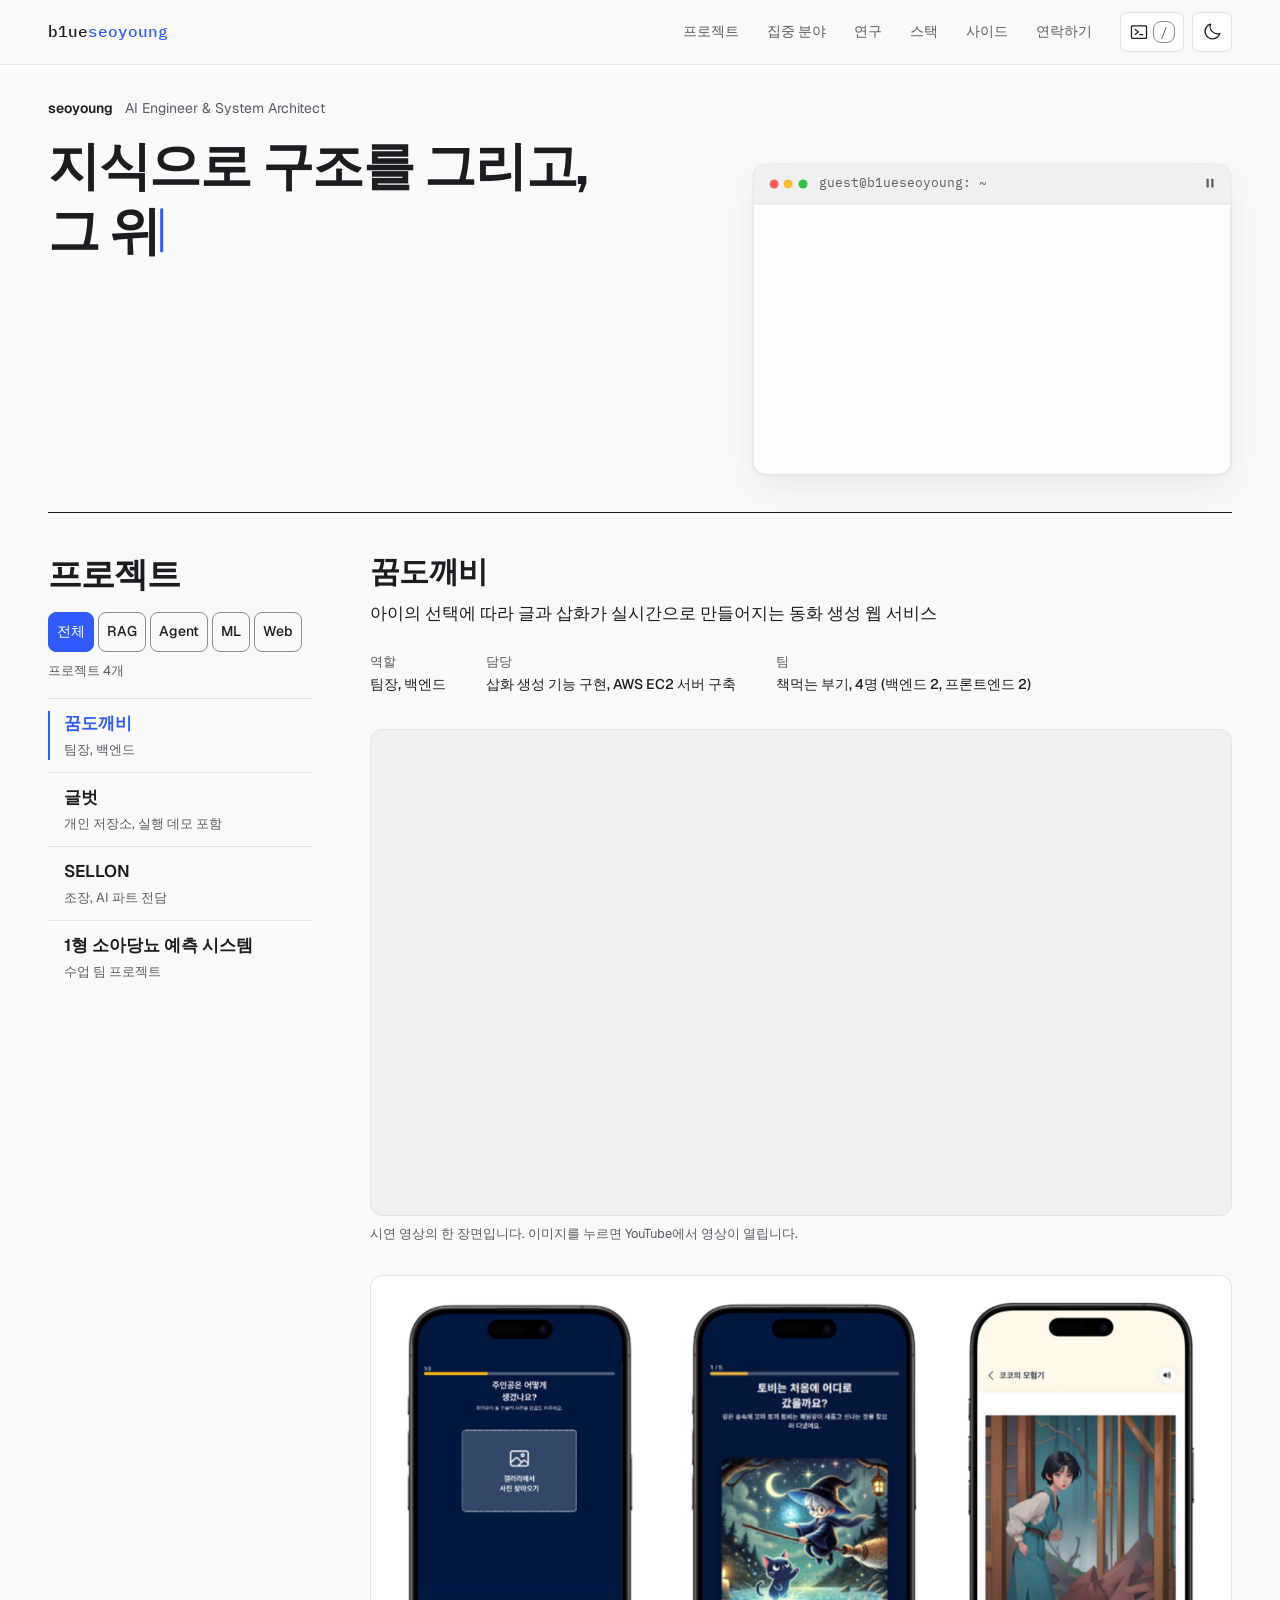
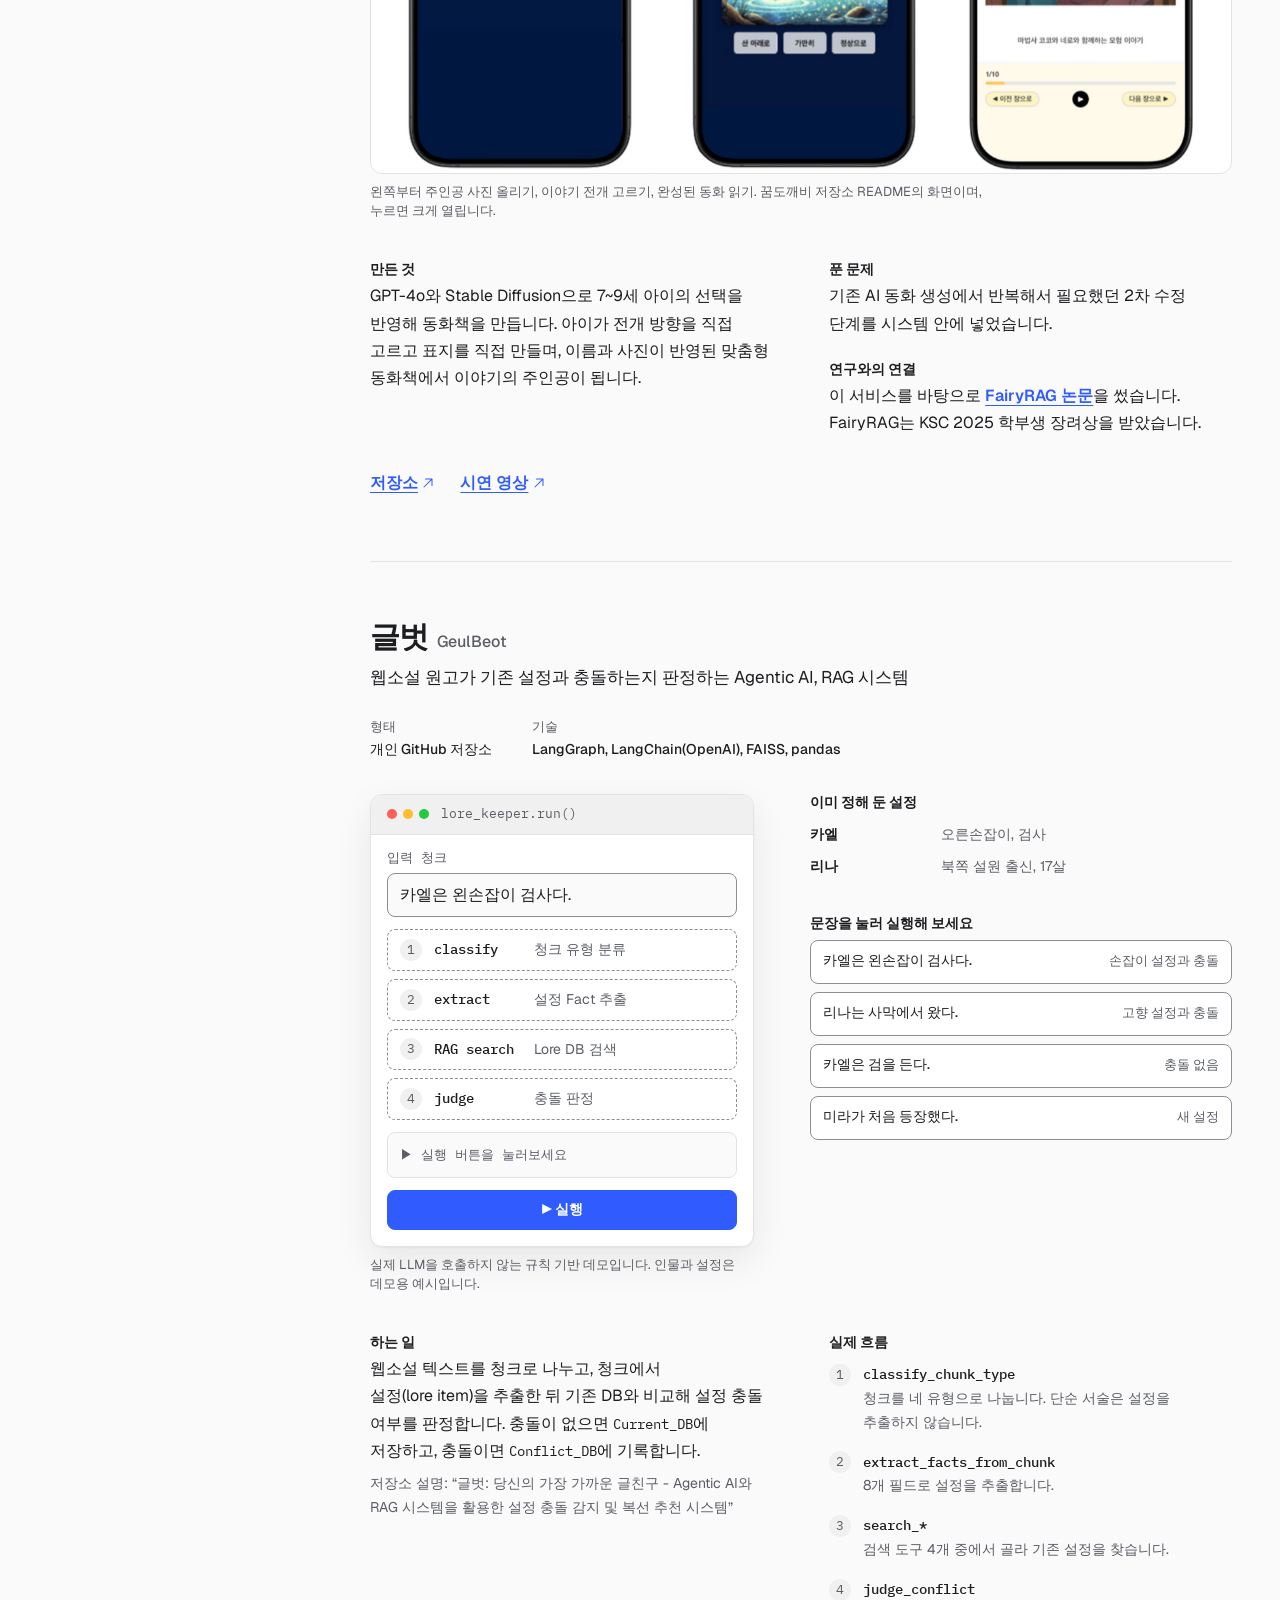
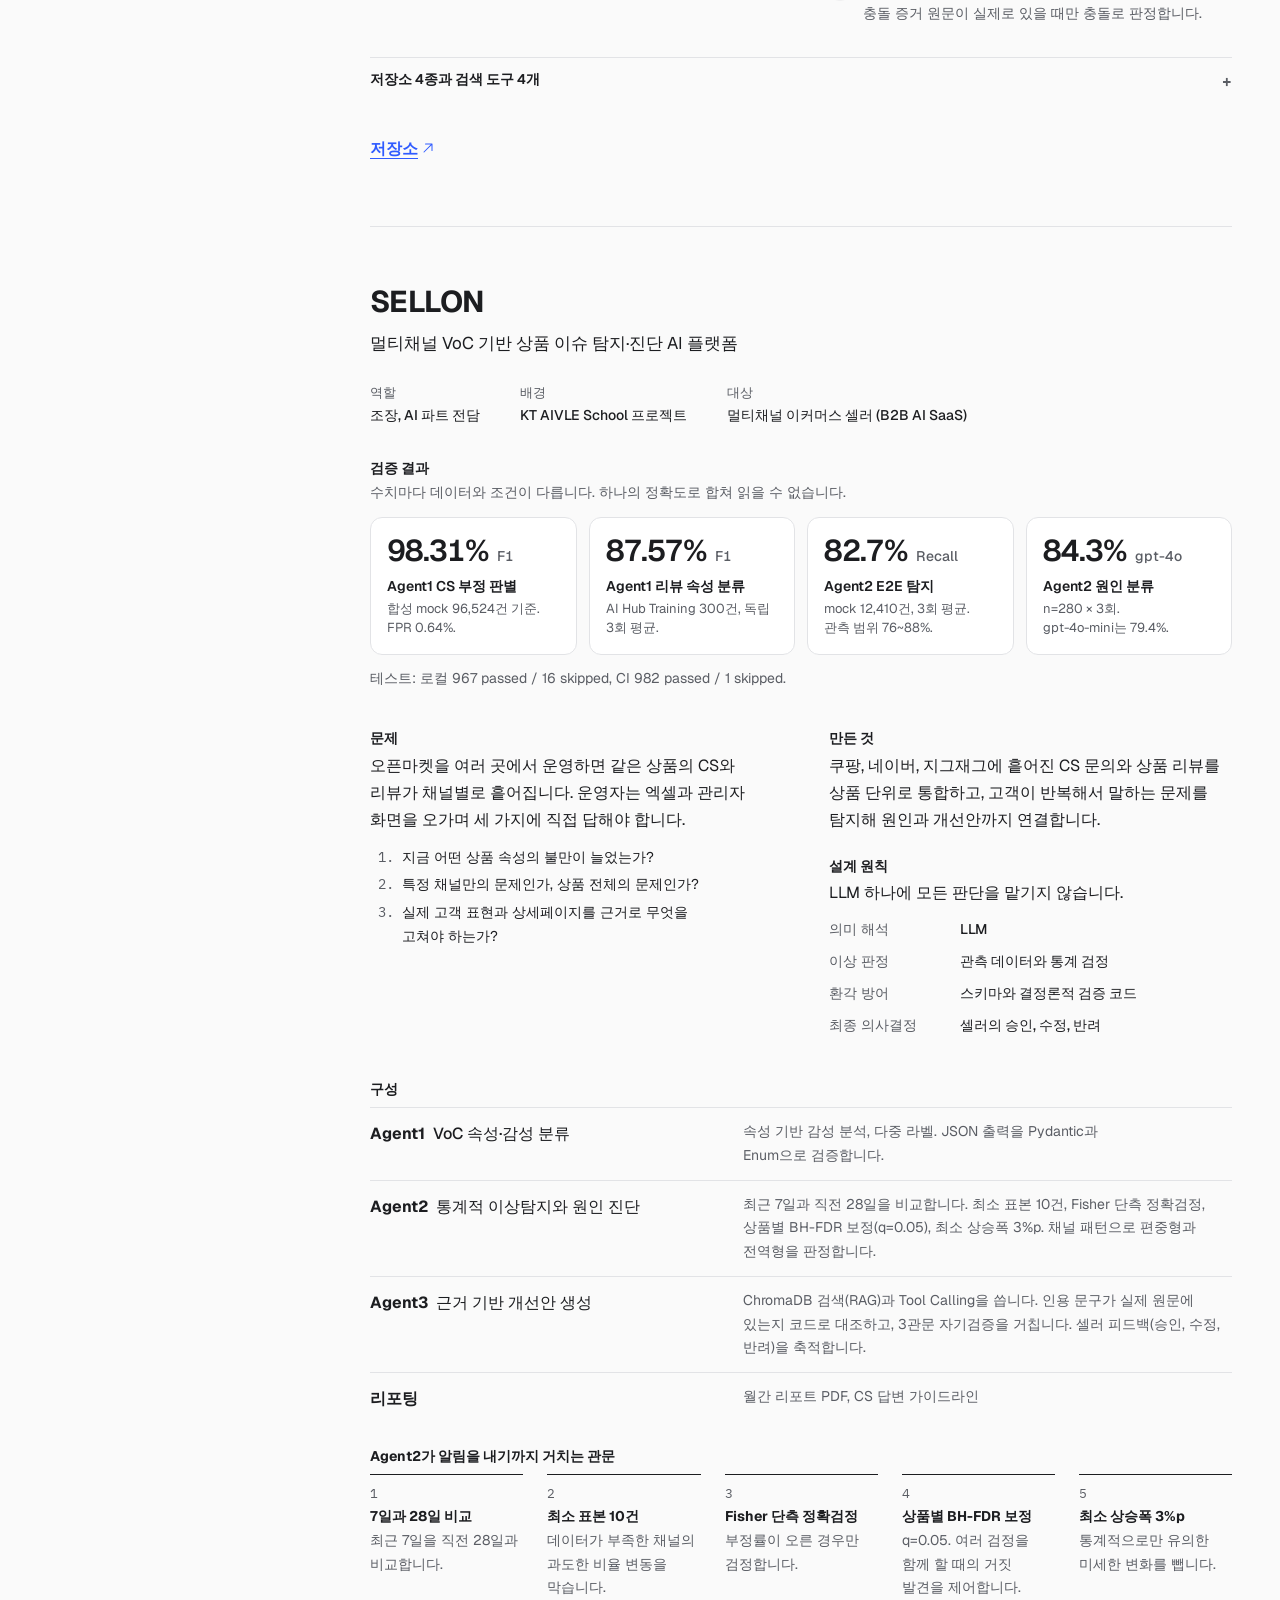
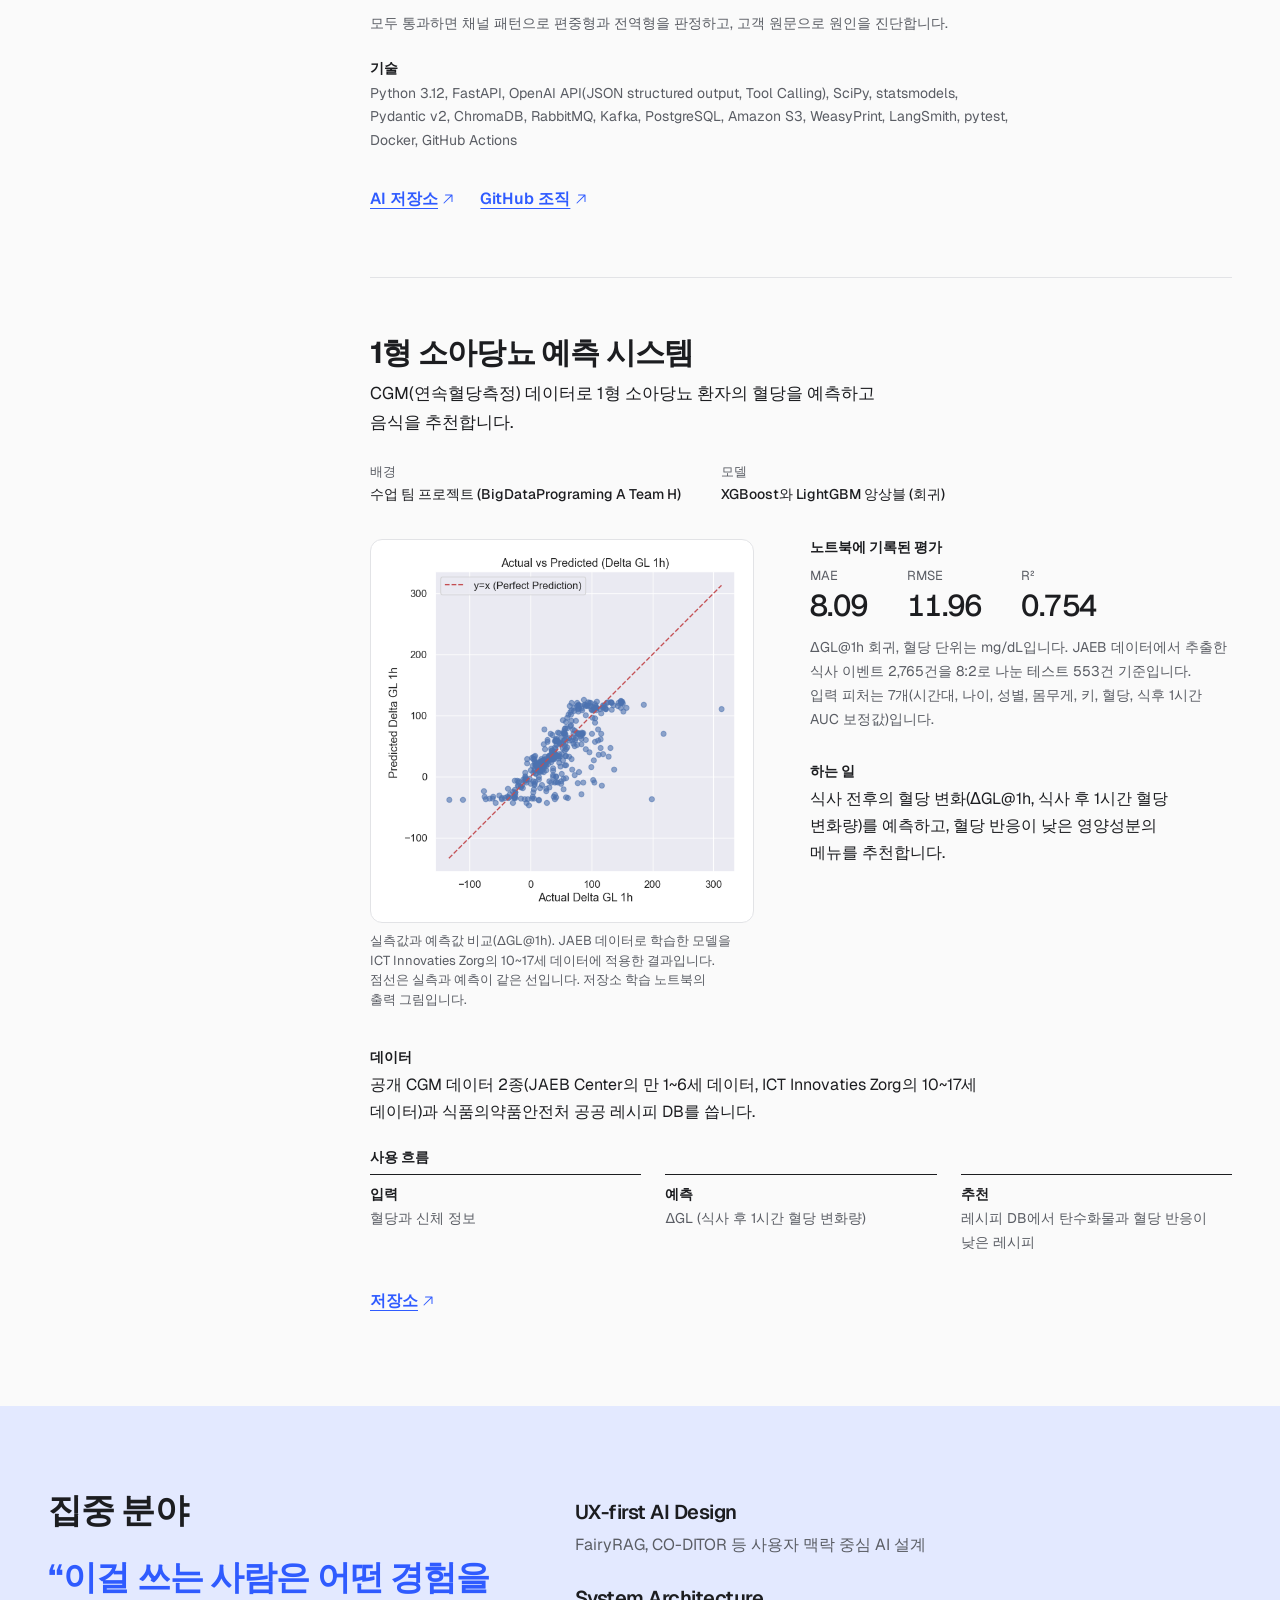
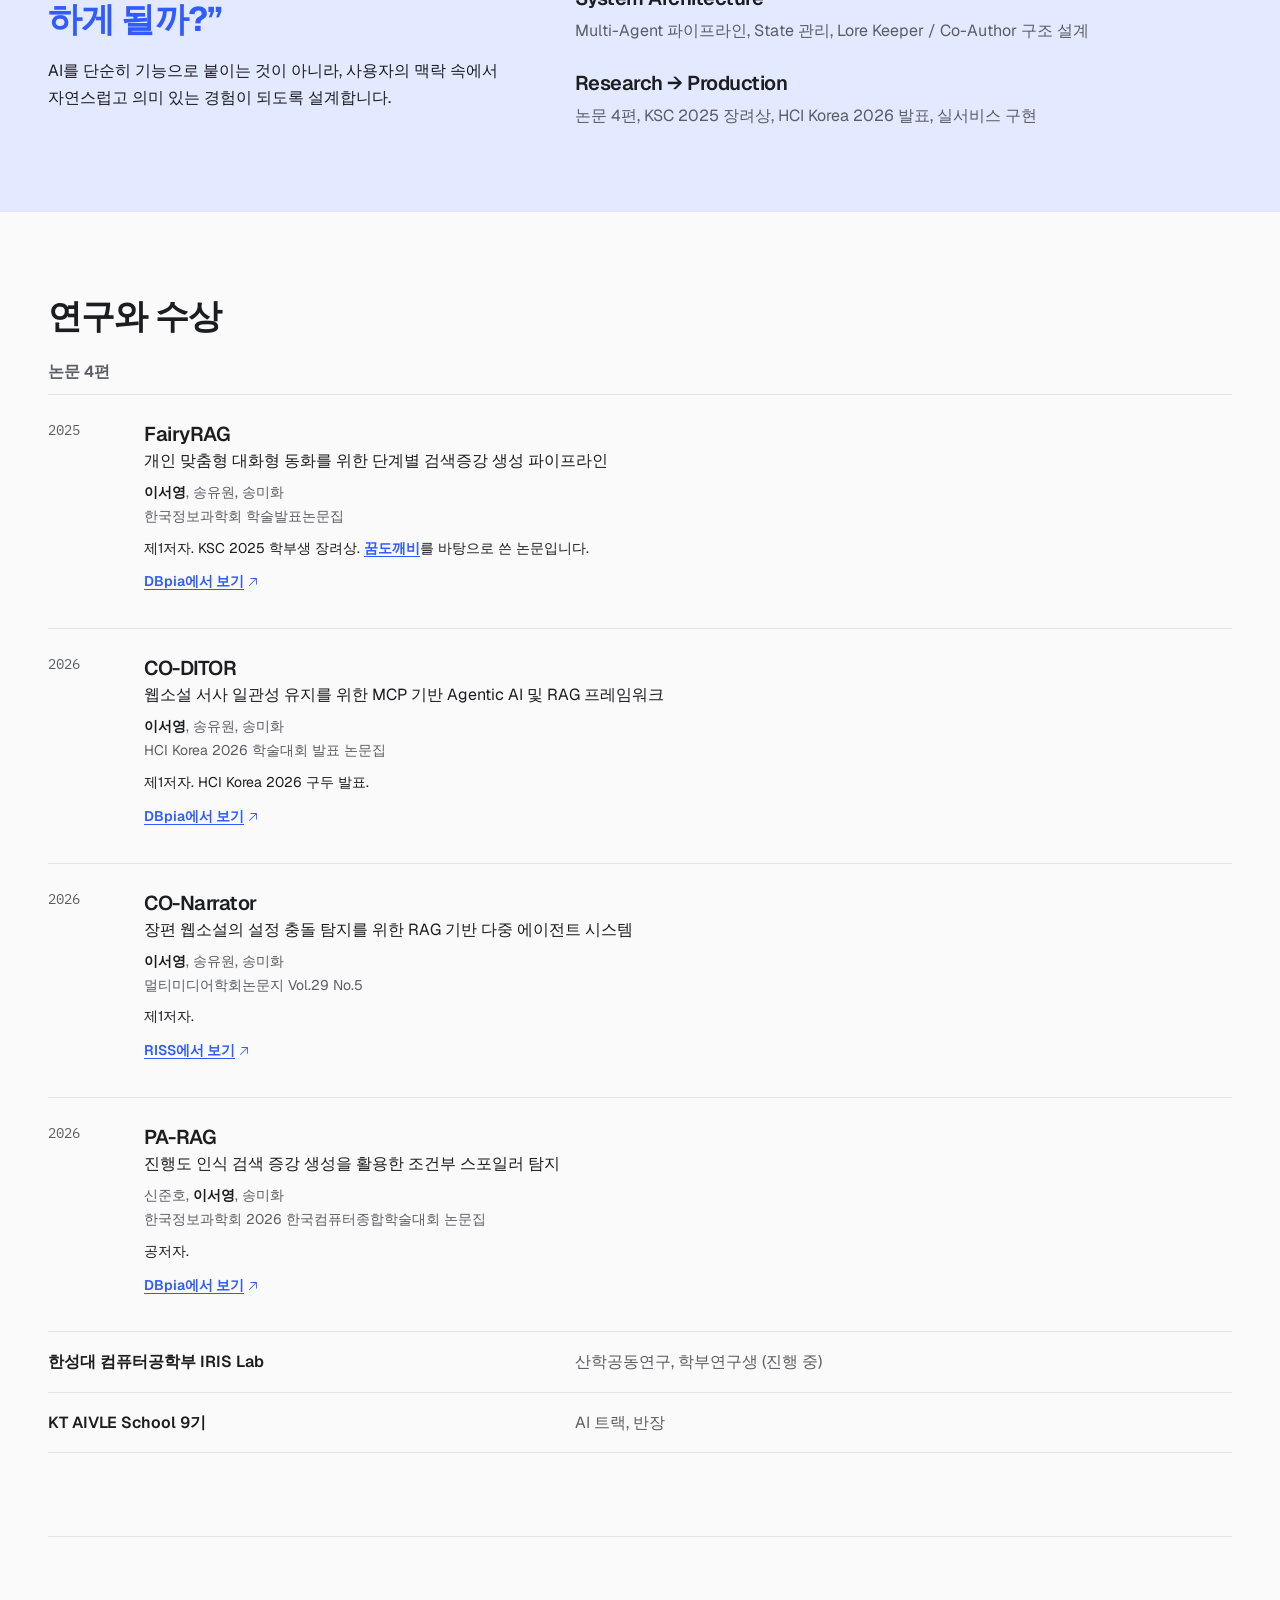
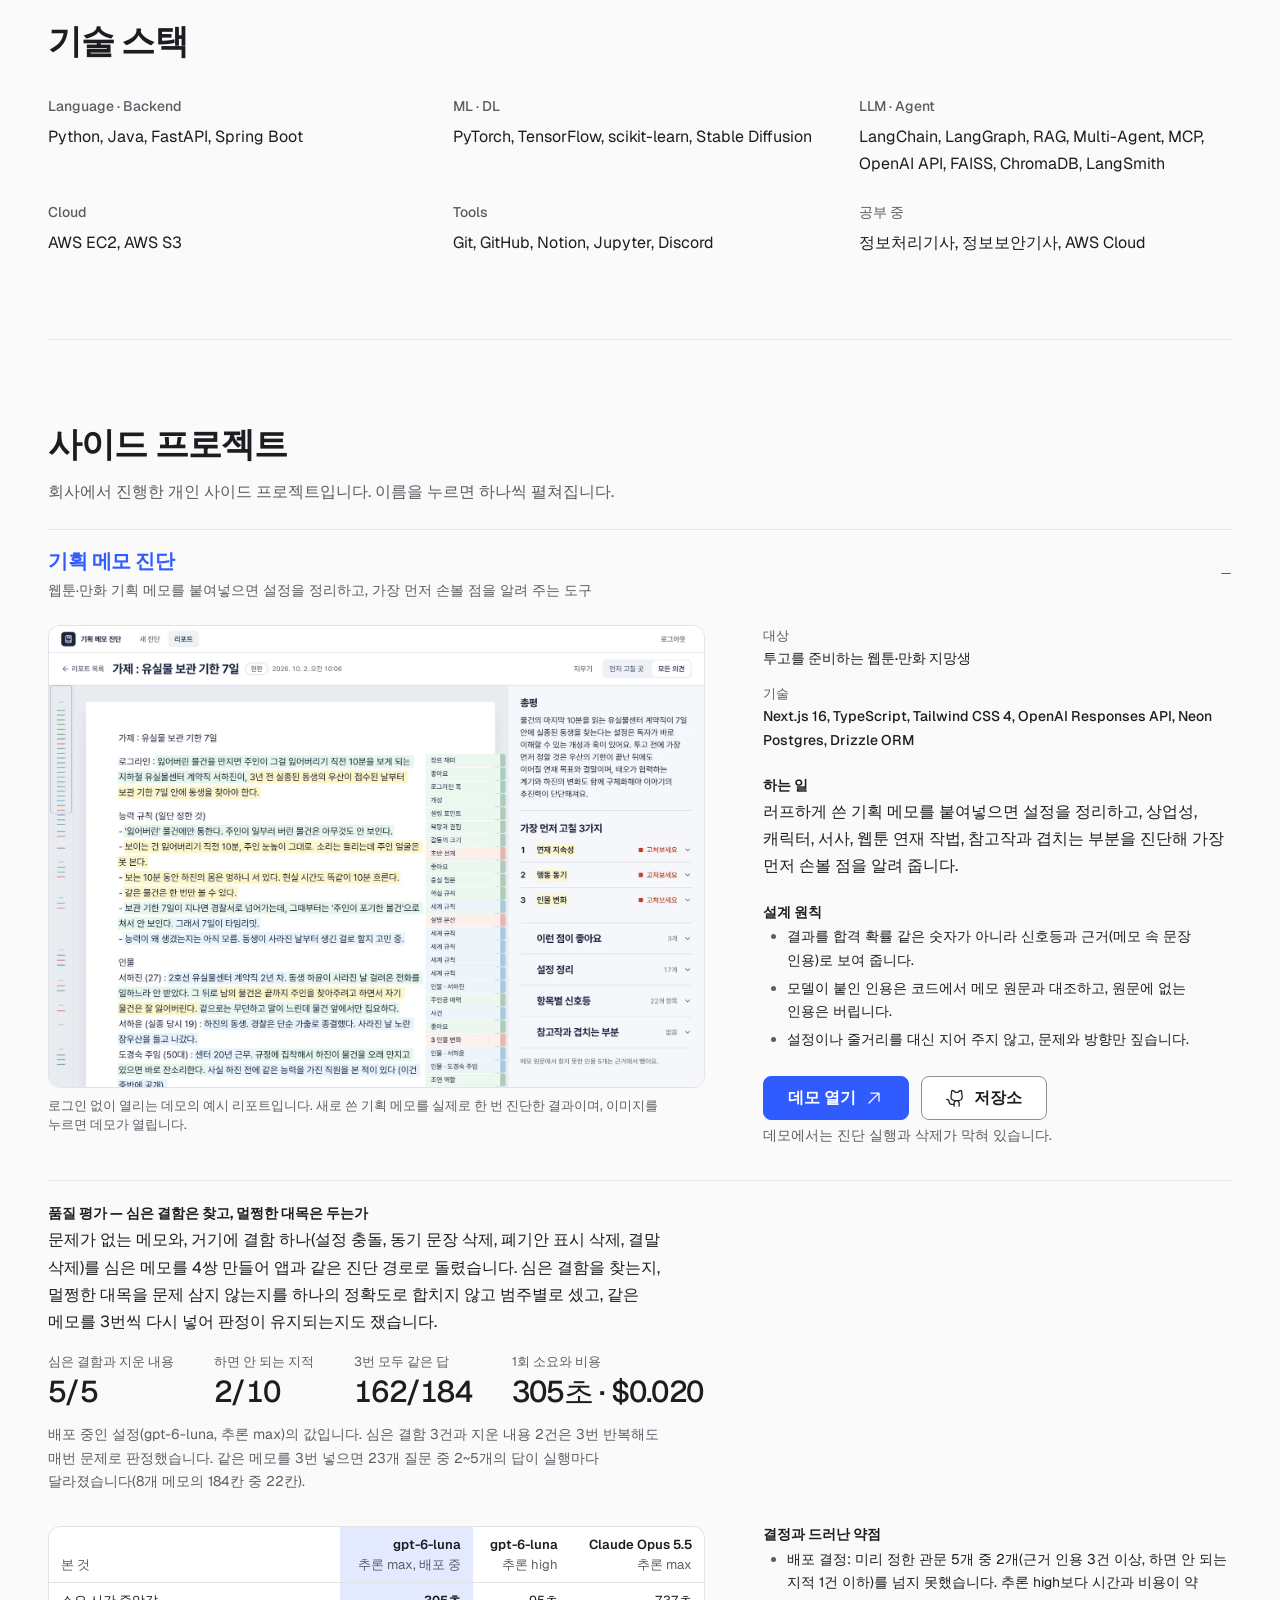
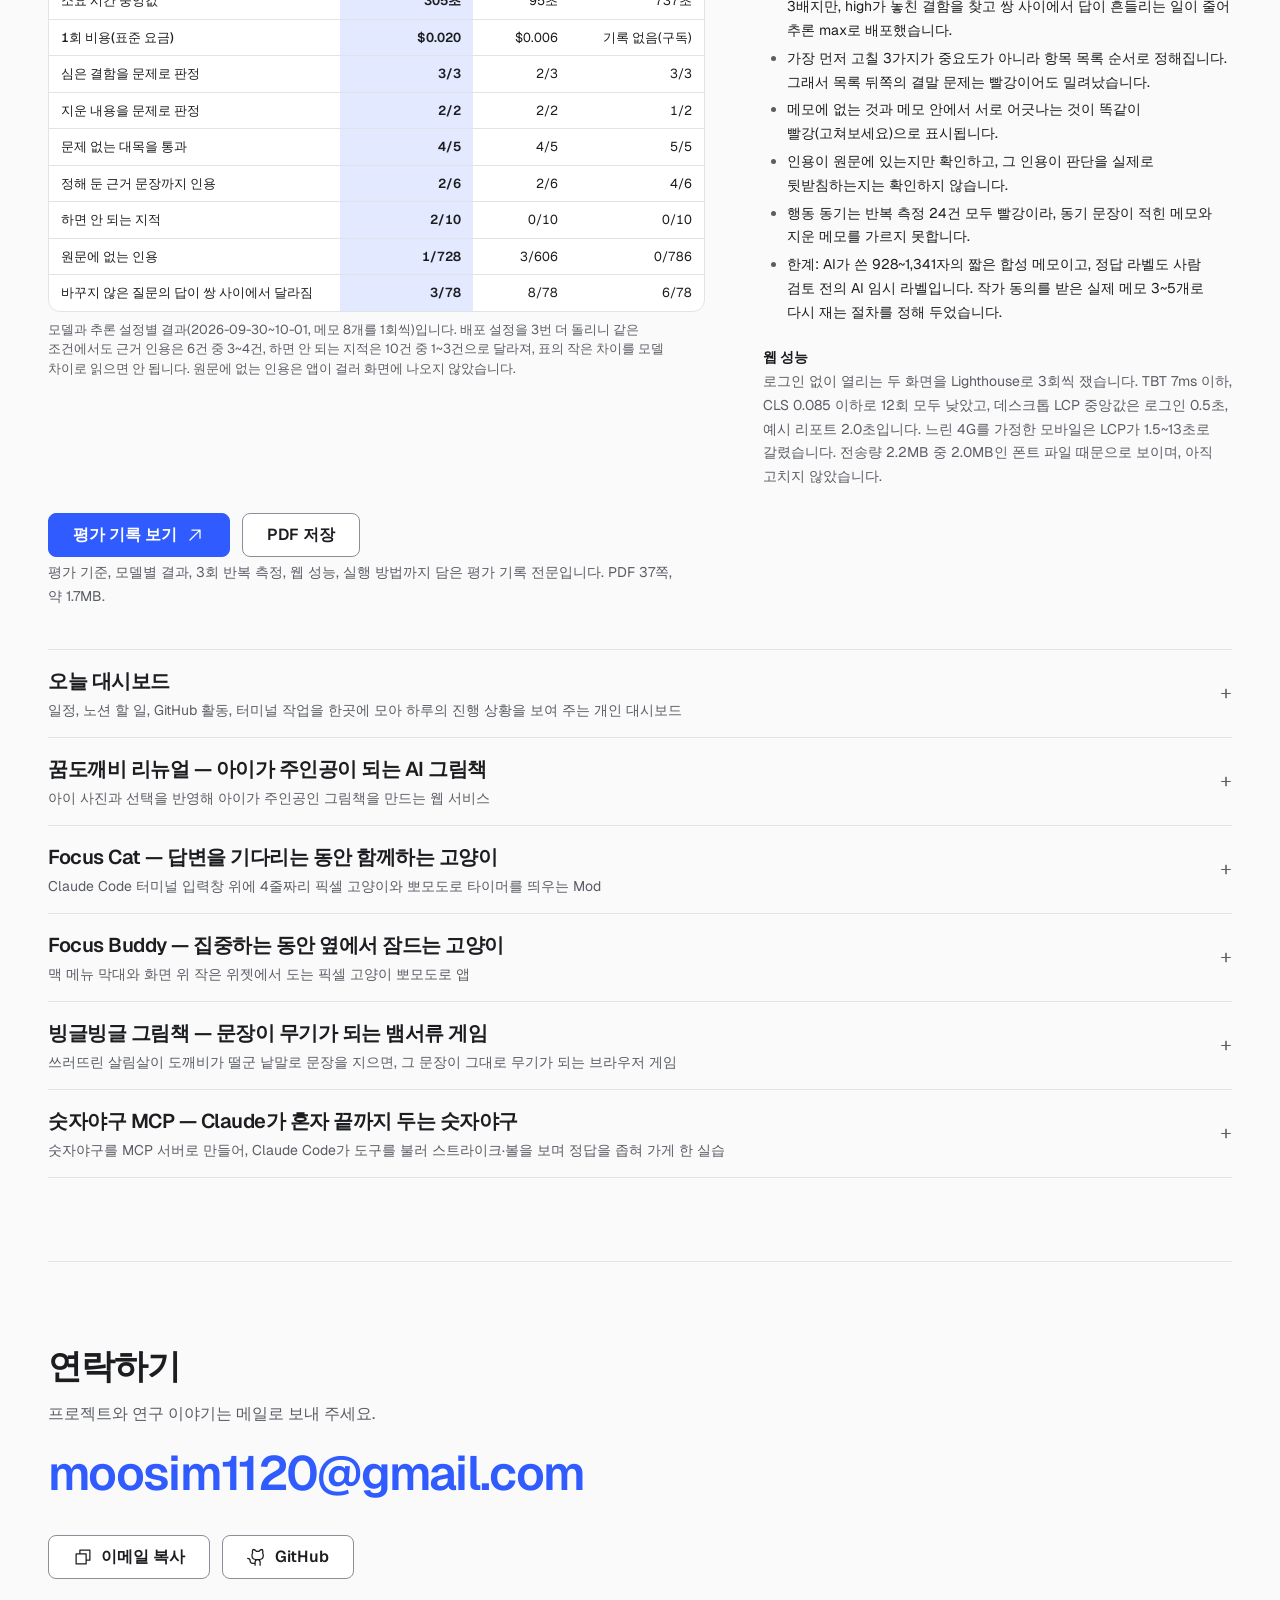
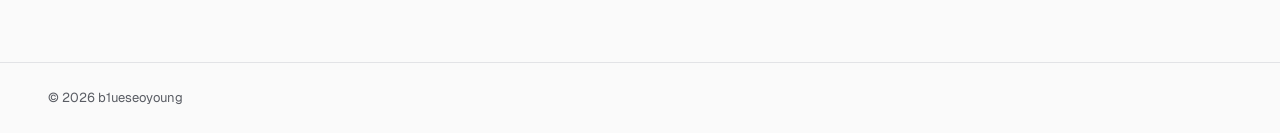
==== commit ba525ccd: "Replace the hero buddy with a terminal intro motion - Add a 20-second hero intro: caret types the he" ====
--- a/index.html
+++ b/index.html
@@ -16,6 +16,9 @@
   <link href="https://fonts.googleapis.com/css2?family=Geist:wght@400..800&amp;family=IBM+Plex+Mono:wght@400;500&amp;display=swap" rel="stylesheet" />
   <link href="https://cdn.jsdelivr.net/gh/orioncactus/pretendard@v1.3.9/dist/web/variable/pretendardvariable-dynamic-subset.min.css" rel="stylesheet" />
   <script>try { const t = localStorage.getItem('theme'); if (t) document.documentElement.dataset.theme = t; } catch {}</script>
+  <!-- html.js: JS가 켜져 있어요(히어로 터미널 창을 보여요).
+       html.hero-wait: 히어로 모션은 t=0(빈 히어로)에서 시작하니(?capture도 같아요) 첫 화면부터 그 상태로 숨겨 둬요. script.js가 2.5초 안에 못 오면 그냥 보여 줘요 -->
+  <script>try { const d = document.documentElement; d.classList.add('js'); if (!matchMedia('(prefers-reduced-motion: reduce)').matches) { d.classList.add('hero-wait'); setTimeout(() => d.classList.remove('hero-wait'), 2500); } } catch {}</script>
   <link rel="stylesheet" href="style.css" />
 </head>
 <body>
@@ -57,33 +60,39 @@
   </header>
 
   <main id="top" tabindex="-1">
-    <!-- 히어로: 무엇을 만들었는지 한 문장, 버튼 하나, 선 위의 쫄라맨 -->
+    <!-- 히어로: 무엇을 만들었는지 한 문장, 굴러가는 문장 한 줄, 버튼 하나, 터미널 창 -->
     <section class="hero container" aria-labelledby="heroTitle">
       <p class="hero-id"><strong>seoyoung</strong><span>AI Engineer &amp; System Architect</span></p>
       <h1 id="heroTitle">
         <span class="phrase">지식으로 구조를 그리고,</span>
         <span class="phrase">그&nbsp;위에서 AI를 움직입니다.</span>
       </h1>
+      <!-- 문장 슬롯(장식). 같은 내용은 소개 문단과 프로젝트 섹션에 있어요 -->
+      <div class="tk-reel" aria-hidden="true">
+        <span class="tk-line">동화를 만들고</span>
+        <span class="tk-line">VoC 이상을 잡고</span>
+        <span class="tk-line">혈당을 예측하고</span>
+        <span class="tk-line">설정 충돌을 찾습니다.</span>
+      </div>
       <p class="hero-sub"><span class="phrase">동화 생성 서비스, 설정 충돌 감지 에이전트,</span> <span class="phrase">VoC&nbsp;이상 탐지 플랫폼을 만들었습니다.</span> <span class="phrase">논문 4편, <span class="nowrap">KSC 2025 학부생 장려상,</span> <span class="nowrap">HCI Korea 2026</span> 구두 발표.</span></p>
       <a class="btn primary hero-cta" href="#contact">연락하기</a>
 
-      <!-- 쫄라맨이 평소에 머무는 자리. 바닥은 아래 프로젝트 섹션의 윗선이에요 -->
-      <div class="stage" id="buddyStage" aria-hidden="true"></div>
-      <button class="buddy" id="buddy" type="button"
-              aria-label="쫄라맨 캐릭터. 누르면 점프하고, 끌면 옮길 수 있어요. 키보드에서는 Enter로 점프, 좌우 방향키로 이동해요.">
-        <span class="buddy-inner">
-          <span class="buddy-bubble" id="buddyBubble" aria-hidden="true"></span>
-          <img class="buddy-face" src="face.webp" alt="" width="134" height="180" draggable="false"
-               onerror="this.onerror=null;this.src='https://avatars.githubusercontent.com/u/174824837?v=4';this.classList.add('fallback')" />
-          <svg class="buddy-body" viewBox="0 0 50 72" aria-hidden="true">
-            <line x1="25" y1="0" x2="25" y2="36" />
-            <line class="limb arm-l" x1="25" y1="6" x2="25" y2="30" />
-            <line class="limb arm-r" x1="25" y1="6" x2="25" y2="30" />
-            <line class="limb leg-l" x1="25" y1="36" x2="25" y2="70" />
-            <line class="limb leg-r" x1="25" y1="36" x2="25" y2="70" />
-          </svg>
-        </span>
-      </button>
+      <!-- 제목을 쓰는 캐럿과 터미널 창(장식). 줄 내용은 script.js의 히어로 모션이 채워요 -->
+      <span class="tm-caret" aria-hidden="true"></span>
+      <div class="tm">
+        <div class="tm-card" aria-hidden="true">
+          <div class="tm-head">
+            <span class="dots"><i></i><i></i><i></i></span>
+            <span class="tm-title">guest@b1ueseoyoung: ~</span>
+          </div>
+          <div class="tm-body"><div class="tm-scroll"></div></div>
+        </div>
+        <button class="tm-ctl" type="button" data-state="playing" aria-label="소개 애니메이션 일시정지" title="일시정지">
+          <svg class="i-pause" viewBox="0 0 16 16" aria-hidden="true"><rect x="4" y="3" width="2.6" height="10" rx=".6" /><rect x="9.4" y="3" width="2.6" height="10" rx=".6" /></svg>
+          <svg class="i-play" viewBox="0 0 16 16" aria-hidden="true"><path d="M5 3.4v9.2a.7.7 0 0 0 1.07.6l7.2-4.6a.7.7 0 0 0 0-1.2l-7.2-4.6A.7.7 0 0 0 5 3.4Z" /></svg>
+          <svg class="i-replay" viewBox="0 0 16 16" aria-hidden="true"><path d="M3.6 8.6a4.6 4.6 0 1 0 1.5-4.1" /><path d="M4.6 1.9v2.9h2.9" /></svg>
+        </button>
+      </div>
     </section>
 
     <!-- 프로젝트: 왼쪽은 목록과 분류, 오른쪽은 사례 -->
@@ -913,6 +922,7 @@
   </div>
 
   <div class="toast" id="toast" role="status"></div>
-  <script src="script.js"></script>
+  <!-- script.js를 못 받으면 JS가 꺼진 것처럼 보여요: 히어로 글자는 바로 보이고, 빈 터미널 창은 빠져요 -->
+  <script src="script.js" onerror="document.documentElement.classList.remove('js', 'hero-wait')"></script>
 </body>
 </html>
--- a/style.css
+++ b/style.css
@@ -1,6 +1,6 @@
 /* ==========================================================================
    b1ueseoyoung 포트폴리오, 2안
-   1 토큰  2 기본  3 공용 부품  4 헤더  5 히어로와 쫄라맨  6 프로젝트
+   1 토큰  2 기본  3 공용 부품  4 헤더  5 히어로  6 프로젝트
    7 창(Lore Keeper, 터미널)  8 집중 분야, 연구, 스택, 사이드 프로젝트, 연락  9 오버레이  10 모션
    규칙과 근거는 DESIGN.md에 있다.
    ========================================================================== */
@@ -82,7 +82,6 @@
   --measure-title: 20em;
   --label-col: 8.5em;
   --step-name: 5.5rem;
-  --stage-h: 9.5rem;
   --window-w: 22rem;
   --window-max: 24rem;
   --term-w: 40rem;
@@ -91,7 +90,6 @@
 
   --z-raised: 10;
   --z-header: 100;
-  --z-held: 200;
   --z-modal: 300;
   --z-toast: 400;
 
@@ -170,7 +168,7 @@
 img, svg { display: block; max-width: 100%; }
 code, kbd { font-family: var(--font-mono); font-size: .9em; }
 code { overflow-wrap: anywhere; }
-/* 잡힌 쫄라맨이 화면 끝에서 버둥거려도 가로 스크롤이 생기지 않게 해요 */
+/* 넓은 장식 요소가 화면 끝에 닿아도 가로 스크롤이 생기지 않게 해요 */
 main { overflow-x: clip; }
 main:focus { outline: none; }
 [hidden] { display: none !important; }
@@ -289,14 +287,21 @@
   .site-nav a { padding-inline: var(--space-2); }
 }
 
-/* ---------- 5. 히어로와 쫄라맨 ---------- */
+/* ---------- 5. 히어로 ----------
+   제목 타자, 문장 슬롯(.tk-reel), 터미널 창(.tm)은 script.js의 히어로 모션이 시간에 맞춰 그려요.
+   여기에는 배치와 모양만 두고, 타임라인 요소에는 transition과 @keyframes를 쓰지 않아요. */
 .hero {
+  --tm-fs: .75rem;      /* 터미널 글자 12px */
+  --tm-lh: 1.1875rem;   /* 터미널 한 줄 19px */
+  --tm-rows: 7.5;       /* 창에 보이는 줄 수 (빈 줄은 0.5) */
+  --tm-pad: .75rem;
+  --tm-head: 2.25rem;
   position: relative;
   display: grid;
-  grid-template-columns: auto minmax(0, 1fr);
-  grid-template-areas: "id id" "title title" "sub sub" "cta stage";
-  column-gap: var(--space-5);
-  padding-top: var(--space-6);
+  grid-template-columns: minmax(0, 1fr);
+  grid-template-areas: "id" "title" "reel" "sub" "cta" "tm";
+  padding-top: var(--space-5);
+  padding-bottom: var(--space-6);
 }
 .hero-id {
   grid-area: id;
@@ -305,100 +310,152 @@
 }
 .hero-id strong { color: var(--text); font-weight: 600; }
 .hero h1 {
-  grid-area: title; max-width: var(--measure-title); margin-top: var(--space-3);
+  grid-area: title; max-width: var(--measure-title); margin-top: var(--space-1);
   font-size: var(--text-hero); font-weight: 700;
 }
 /* 쉼표 뒤에서 항상 줄을 바꿔요 */
-.hero h1 .phrase { display: block; }
-.hero-sub { grid-area: sub; max-width: var(--measure-m); margin-top: var(--space-4); font-size: var(--text-md); color: var(--muted); }
+.hero h1 .phrase { display: block; will-change: clip-path; }
+.hero-sub { grid-area: sub; max-width: var(--measure-m); margin-top: var(--space-3); font-size: var(--text-md); color: var(--muted); }
 .hero-cta { grid-area: cta; align-self: start; justify-self: start; margin-top: var(--space-5); margin-bottom: var(--space-6); }
-/* 쫄라맨과 말풍선이 들어갈 높이를 비워 둬요 */
-.stage { grid-area: stage; min-height: var(--stage-h); }
+/* 키보드 포커스가 오면 도입부 중이어도 바로 보여요 (투명한 버튼에 포커스 링이 안 보이는 일이 없게) */
+.hero-cta:focus-visible { opacity: 1 !important; translate: none !important; }
+
+/* 제목을 쓰는 캐럿 */
+.tm-caret {
+  position: absolute; left: 0; top: 0; z-index: 1;
+  width: 3px; height: 1em;
+  background: var(--accent); border-radius: 1px;
+  opacity: 0; pointer-events: none;
+  will-change: transform, opacity;
+}
+
+/* 문장 슬롯: 제목 아래 한 줄, 글자마다 세로로 굴러가요. 줄 높이가 처음부터 잡혀 있어서 아래 문단은 움직이지 않아요.
+   min-height는 overflow: hidden 때문에 최소 높이가 0이 되어 격자 줄 높이가 틀어지는 것을 막아요 */
+.tk-reel {
+  grid-area: reel; display: grid; min-width: 0; min-height: 1.14em; margin-top: var(--space-1);
+  overflow: hidden; pointer-events: none; user-select: none; -webkit-user-select: none;
+  font-size: clamp(1.25rem, .75rem + 2vw, 2.125rem); font-weight: 500; line-height: 1.14;
+  letter-spacing: var(--tracking-display); white-space: nowrap; color: var(--text);
+}
+.tk-line { grid-area: 1 / 1; }
+.tk-c { display: inline-block; transform: translateY(110%); }
+/* 스크립트가 돌기 전에는 마지막 문장만 보여요 */
+.tk-reel:not(.is-live) .tk-line:not(:last-child) { visibility: hidden; }
+
+/* 터미널 창 */
+.tm { grid-area: tm; position: relative; min-width: 0; }
+/* JS가 꺼져 있으면 창과 재생 버튼을 통째로 빼요 (빈 자리와 눌러도 안 되는 버튼이 남지 않게). html.js는 index.html이 달아요 */
+html:not(.js) .tm { display: none; }
+.tm-card {
+  border: var(--hair) solid var(--line); border-radius: var(--radius-panel);
+  background: var(--surface); box-shadow: var(--shadow-pop); overflow: hidden;
+  font-family: var(--font-mono); font-size: var(--tm-fs); color: var(--text);
+  opacity: 0;
+}
+.tm-head {
+  display: flex; align-items: center; gap: var(--space-3);
+  height: var(--tm-head); padding: 0 calc(var(--space-4) + 2rem) 0 var(--space-4);
+  background: var(--surface-2); border-bottom: var(--hair) solid var(--line);
+}
+.tm-head .dots { --dot: .5625rem; }
+.tm-title {
+  flex: 1; min-width: 0; overflow: hidden; text-overflow: ellipsis; white-space: nowrap;
+  font-size: var(--tm-fs); color: var(--muted);
+}
+/* 위로 밀려나는 줄은 안쪽 여백에서 흐려지며 사라져요 */
+.tm-body {
+  position: relative; overflow: hidden;
+  height: calc(var(--tm-lh) * var(--tm-rows) + 2 * var(--tm-pad));
+  -webkit-mask-image: linear-gradient(to bottom, transparent, #000 var(--tm-pad), #000 calc(100% - var(--tm-pad) / 2), transparent);
+  mask-image: linear-gradient(to bottom, transparent, #000 var(--tm-pad), #000 calc(100% - var(--tm-pad) / 2), transparent);
+}
+.tm-scroll { position: relative; padding: var(--tm-pad) var(--space-4); }
+/* 한 줄은 높이가 고정이라 줄이 넘쳐도 창 크기는 그대로예요 */
+.tl {
+  height: var(--tm-lh); line-height: var(--tm-lh);
+  white-space: pre; overflow: hidden; text-overflow: clip;
+  opacity: 0;
+}
+.tl.gap { margin-top: calc(var(--tm-lh) / 2); }
+.tl .p, .tl .acc, .tl .n { color: var(--accent); }
+.tl .dim { color: var(--muted); }
+.tl .bad { color: var(--danger); }
+.tl .it, .tl .n, .tl .res { display: inline-block; }
+.tl .n { min-width: 1ch; font-weight: 500; }
+.tl .cur {
+  display: inline-block; width: .6em; height: 1.15em; margin-left: 1px;
+  vertical-align: -.22em; background: var(--accent); border-radius: 1px;
+  opacity: 0;
+}
+.tl.d-only { display: none; }
+/* 타자로 나올 글자를 미리 한 번 그려서 글꼴이 늦게 바뀌지 않게 해요 */
+.tl-ghost { position: absolute; left: 0; top: 0; white-space: pre; opacity: 0; pointer-events: none; }
+/* 마지막 줄: 왼쪽은 프롬프트, 오른쪽은 실제 터미널을 여는 방법 */
+.tl.last { display: flex; align-items: center; gap: var(--space-3); }
+.tl.last .rp { margin-left: auto; color: var(--muted); display: inline-flex; align-items: center; gap: .4em; }
+.tl.last kbd {
+  min-width: 1.6em; height: 1.6em; padding-inline: .35em; font-size: .9em; border-radius: .3rem;
+  color: var(--text); border-color: var(--line-control); background: var(--bg);
+}
+.tl.last .rp-touch { display: none; }
+@media (hover: none) {
+  .tl.last .rp-key { display: none; }
+  .tl.last .rp-touch { display: inline-flex; }
+}
+
+/* 재생 제어 (움직이는 장식은 멈출 수 있어야 해요) */
+.tm-ctl {
+  position: absolute; z-index: var(--z-raised);
+  top: calc((var(--tm-head) - 2rem) / 2); right: .375rem;
+  display: grid; place-items: center; width: 2rem; height: 2rem;
+  border: 0; border-radius: var(--radius-control); background: none; color: var(--muted);
+  opacity: 0;
+}
+.tm-ctl:hover { color: var(--text); background: color-mix(in srgb, var(--text) 7%, transparent); }
+/* 누르거나 포커스한 버튼은 '다시 보기'로 처음부터 그려도 손 아래에서 사라지거나 움직이지 않아요 */
+.tm-ctl:hover, .tm-ctl:focus-visible { opacity: 1 !important; transform: none !important; }
+.tm-ctl:focus-visible { outline-offset: 0; }
+.tm-ctl svg { display: none; width: .875rem; height: .875rem; fill: currentColor; }
+.tm-ctl .i-replay { fill: none; stroke: currentColor; stroke-width: 1.6; stroke-linecap: round; stroke-linejoin: round; }
+.tm-ctl[data-state="playing"] .i-pause,
+.tm-ctl[data-state="paused"] .i-play,
+.tm-ctl[data-state="ended"] .i-replay { display: block; }
+
+/* 좁은 화면: 가장 긴 줄(42자)이 잘리지 않게 터미널 글자를 380px 이하에서 11px, 350px 이하에서 10px로 */
+@media (max-width: 23.75rem) {
+  .hero { --tm-fs: .6875rem; --tm-lh: 1.125rem; }
+  .tm-scroll { padding-inline: var(--space-3); }
+  .tm-head { padding-left: var(--space-3); }
+}
+@media (max-width: 21.875rem) {
+  .hero { --tm-fs: .625rem; }
+}
+/* 태블릿: 창은 버튼 아래, 너비만 제한 */
 @media (min-width: 48rem) {
   .hero {
-    grid-template-columns: minmax(0, 7fr) minmax(0, 5fr);
-    grid-template-areas: "id id" "title title" "sub stage" "cta stage";
-    column-gap: var(--space-6);
-    padding-top: var(--space-8);
+    --tm-fs: .8125rem; --tm-lh: 1.375rem; --tm-rows: 9; --tm-pad: .875rem; --tm-head: 2.5rem;
+    padding-top: var(--space-6);
+    padding-bottom: var(--space-7);
   }
-  .hero-sub { margin-top: var(--space-5); }
+  .hero h1 { margin-top: var(--space-3); }
   .hero-sub .phrase { display: inline-block; }
   .hero-cta { margin-bottom: var(--space-7); }
-  .stage { --stage-h: 11rem; }
-}
-
-.buddy {
-  --buddy-w: 3rem;
-  --face: 2.875rem;
-  --body-w: 2.375rem;
-  --body-h: 3.4375rem;
-  position: absolute; left: 0; bottom: 0; z-index: var(--z-raised);
-  width: var(--buddy-w); border: 0; background: none; border-radius: var(--radius-control);
-  cursor: grab; user-select: none; -webkit-user-select: none;
-  touch-action: none; -webkit-touch-callout: none;
-  will-change: transform;
-}
-@media (min-width: 37.5rem) {
-  .buddy { --buddy-w: 4rem; --face: 3.75rem; --body-w: 3.125rem; --body-h: 4.5rem; }
-}
-.buddy-inner { position: relative; display: flex; flex-direction: column; align-items: center; }
-.buddy-face {
-  position: relative; z-index: 1;
-  width: var(--face); height: var(--face); object-fit: contain;
-  margin-bottom: calc(-1 * var(--space-1));
-}
-.buddy-face.fallback { border-radius: var(--radius-round); object-fit: cover; border: var(--rule-w) solid var(--text); }
-.buddy-body { width: var(--body-w); height: var(--body-h); max-width: none; overflow: visible; }
-.buddy-body line { stroke: var(--text); stroke-width: 3; stroke-linecap: round; }
-.limb { transform-box: view-box; }
-.arm-l, .arm-r { transform-origin: 25px 6px; }
-.leg-l, .leg-r { transform-origin: 25px 36px; }
-.arm-l { transform: rotate(32deg); } .arm-r { transform: rotate(-32deg); }
-.leg-l { transform: rotate(16deg); } .leg-r { transform: rotate(-16deg); }
-
-.buddy.walking .leg-l, .buddy.walking .arm-r { animation: swing .5s ease-in-out infinite alternate; }
-.buddy.walking .leg-r, .buddy.walking .arm-l { animation: swing .5s ease-in-out infinite alternate-reverse; }
-.buddy.walking .buddy-inner { animation: bob .25s ease-in-out infinite alternate; }
-@keyframes swing { from { transform: rotate(-34deg); } to { transform: rotate(34deg); } }
-@keyframes bob { to { transform: translateY(-3px); } }
-
-.buddy.running .leg-l, .buddy.running .arm-r { animation: sprint .2s ease-in-out infinite alternate; }
-.buddy.running .leg-r, .buddy.running .arm-l { animation: sprint .2s ease-in-out infinite alternate-reverse; }
-.buddy.running .buddy-inner { animation: runbob .1s ease-in-out infinite alternate; }
-@keyframes sprint { from { transform: rotate(-55deg); } to { transform: rotate(55deg); } }
-@keyframes runbob {
-  from { transform: rotate(calc(var(--dir, 1) * 10deg)); }
-  to { transform: translateY(-6px) rotate(calc(var(--dir, 1) * 10deg)); }
-}
-
-/* 잡혀서 버둥버둥. 잡혀 있는 동안에는 헤더보다 위로 올라와요 */
-.buddy.dragging { cursor: grabbing; z-index: var(--z-held); }
-.buddy.dragging .leg-l, .buddy.dragging .arm-r { animation: sprint .12s linear infinite alternate; }
-.buddy.dragging .leg-r, .buddy.dragging .arm-l { animation: sprint .12s linear infinite alternate-reverse; }
-.buddy.dragging .buddy-inner { transform-origin: 50% 20%; animation: dangle .45s ease-in-out infinite alternate; }
-@keyframes dangle { from { transform: rotate(-9deg); } to { transform: rotate(9deg); } }
-
-.buddy.waving .arm-r { animation: wave .3s ease-in-out infinite alternate; }
-@keyframes wave { from { transform: rotate(-115deg); } to { transform: rotate(-70deg); } }
-
-.buddy.jumping .buddy-inner { animation: jump .55s cubic-bezier(.3, .7, .4, 1); }
-@keyframes jump { 40% { transform: translateY(-70px) rotate(-8deg); } 70% { transform: translateY(0) scaleY(.9); } }
-
-/* 말풍선: --bx만큼 옆으로 밀어서 무대(잡혔을 때는 화면) 밖으로 나가지 않게 해요 */
-.buddy-bubble {
-  position: absolute; bottom: calc(100% + var(--space-2)); left: 50%; z-index: 2;
-  transform: translateX(calc(-50% + var(--bx, 0px))) scale(.8);
-  padding: var(--space-1) var(--space-3);
-  border: var(--hair) solid var(--line-control); border-radius: var(--radius-control);
-  background: var(--surface); color: var(--text);
-  font-size: var(--text-xs); line-height: var(--lh-snug); white-space: nowrap;
-  opacity: 0; pointer-events: none;
-  transition: opacity var(--dur-1), transform var(--dur-1);
-}
-.buddy-bubble.show { opacity: 1; transform: translateX(calc(-50% + var(--bx, 0px))) scale(1); }
+  .tm { max-width: 34rem; }
+  .tl.d-only { display: block; }
+}
+/* 데스크톱: 창은 오른쪽 열, 아래 끝을 버튼 아래 끝에 맞춰요 */
+@media (min-width: 64rem) {
+  .hero {
+    --tm-rows: 11;
+    grid-template-columns: minmax(0, 7fr) minmax(0, 5fr);
+    grid-template-areas: "id tm" "title tm" "reel tm" "sub tm" "cta tm";
+    column-gap: var(--space-6);
+    padding-bottom: 0;
+  }
+  .tm { align-self: end; max-width: none; margin-bottom: var(--space-7); }
+}
 
 /* ---------- 6. 프로젝트 ---------- */
-/* 윗선이 쫄라맨의 바닥이에요 */
 .projects-grid {
   display: grid; gap: var(--space-7);
   border-top: var(--hair) solid var(--text);
@@ -838,11 +895,9 @@
 /* ---------- 10. 모션 ---------- */
 @media (prefers-reduced-motion: no-preference) {
   html { scroll-behavior: smooth; }
-  /* 읽는 순서대로 등장 */
-  .hero-id, .hero h1, .hero-sub, .hero-cta { animation: rise var(--dur-3) var(--ease-out) backwards; }
-  .hero h1 { animation-delay: 60ms; }
-  .hero-sub { animation-delay: 120ms; }
-  .hero-cta { animation-delay: 180ms; }
+  /* 히어로 등장은 script.js의 히어로 모션이 맡아요. 모션이 t=0을 그리기 전(html.hero-wait)에도 첫 화면부터 그 시작 상태로 숨겨 둬서,
+     다 보였던 히어로가 스크립트 실행과 함께 사라지는 깜빡임이 없어요. 해제는 script.js가, 늦으면 index.html의 안전장치가 해요 */
+  .hero-wait .hero-id, .hero-wait .hero h1, .hero-wait .tk-reel, .hero-wait .hero-sub, .hero-wait .hero-cta { opacity: 0; }
   /* 화면에 들어올 때 한 번 */
   .reveal { opacity: 0; transform: translateY(var(--space-4)); transition: opacity var(--dur-3) var(--ease-out), transform var(--dur-3) var(--ease-out); }
   .reveal.in { opacity: 1; transform: none; }
